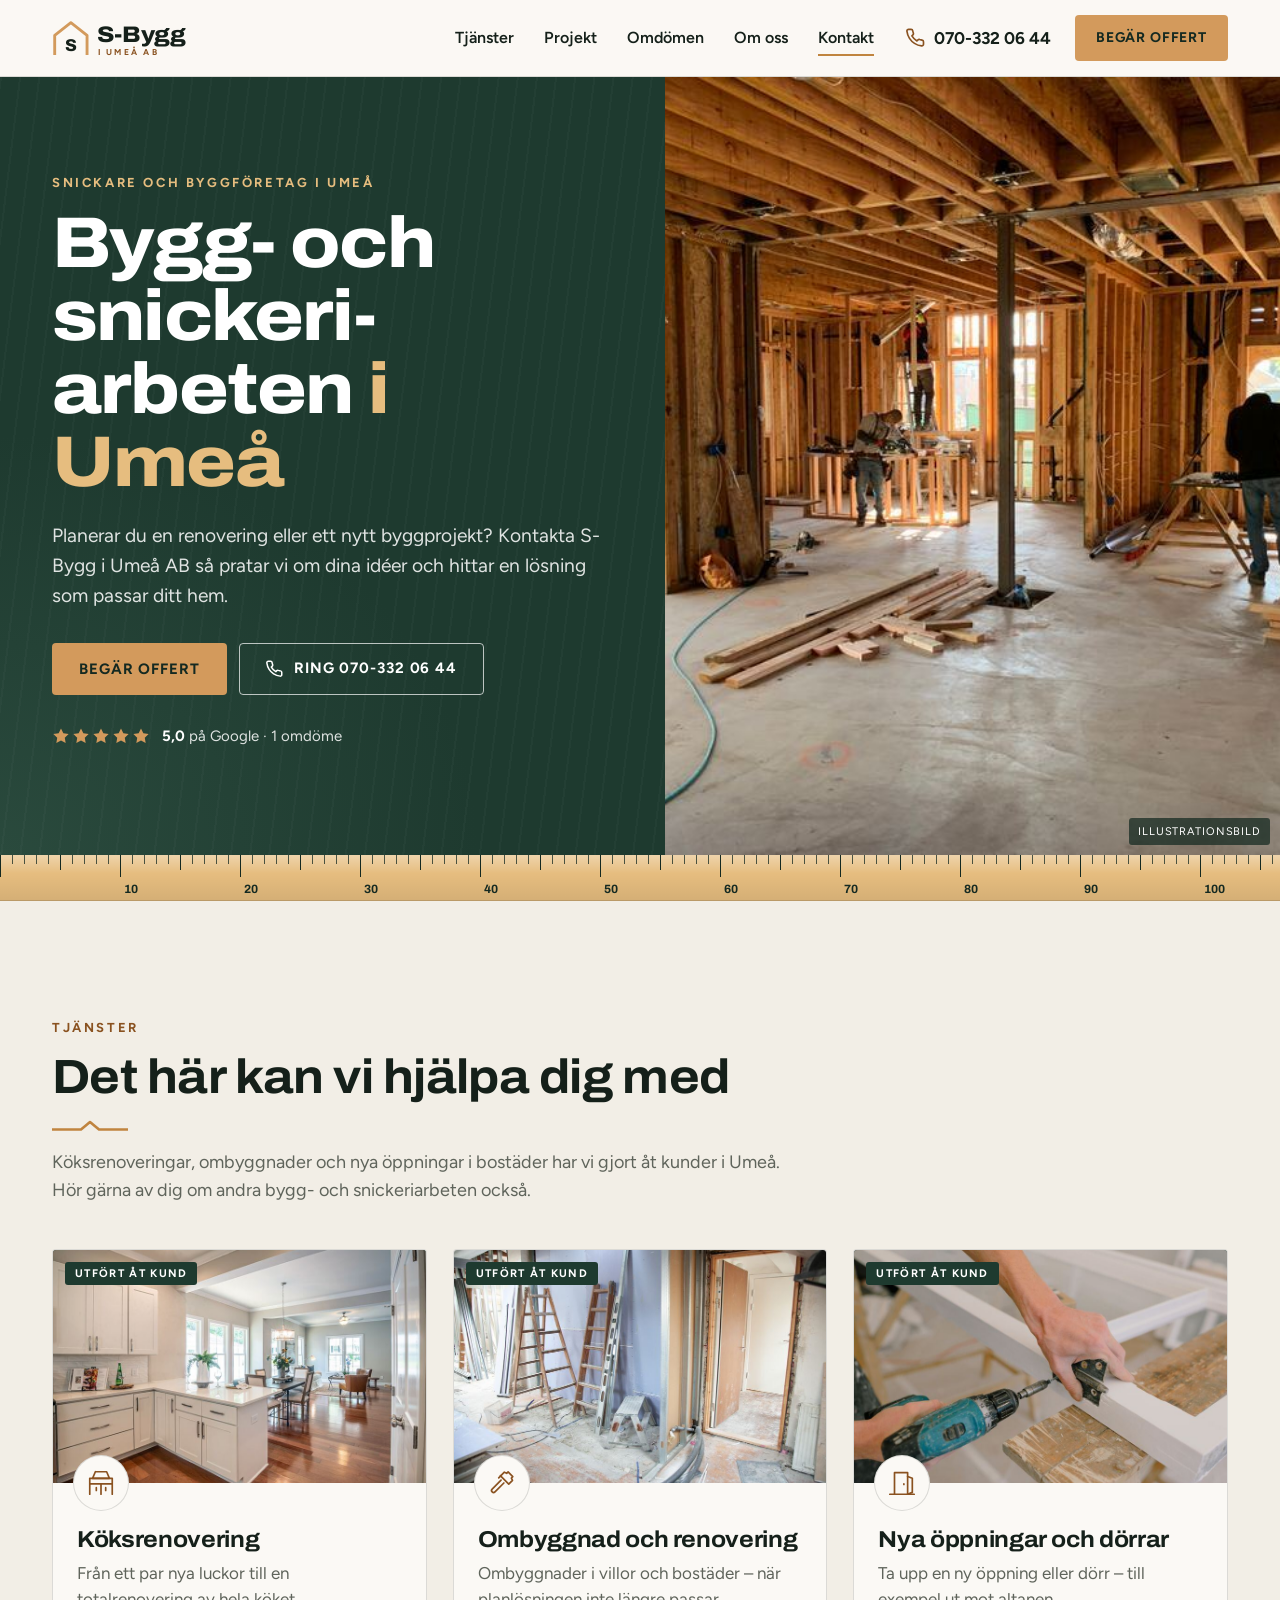
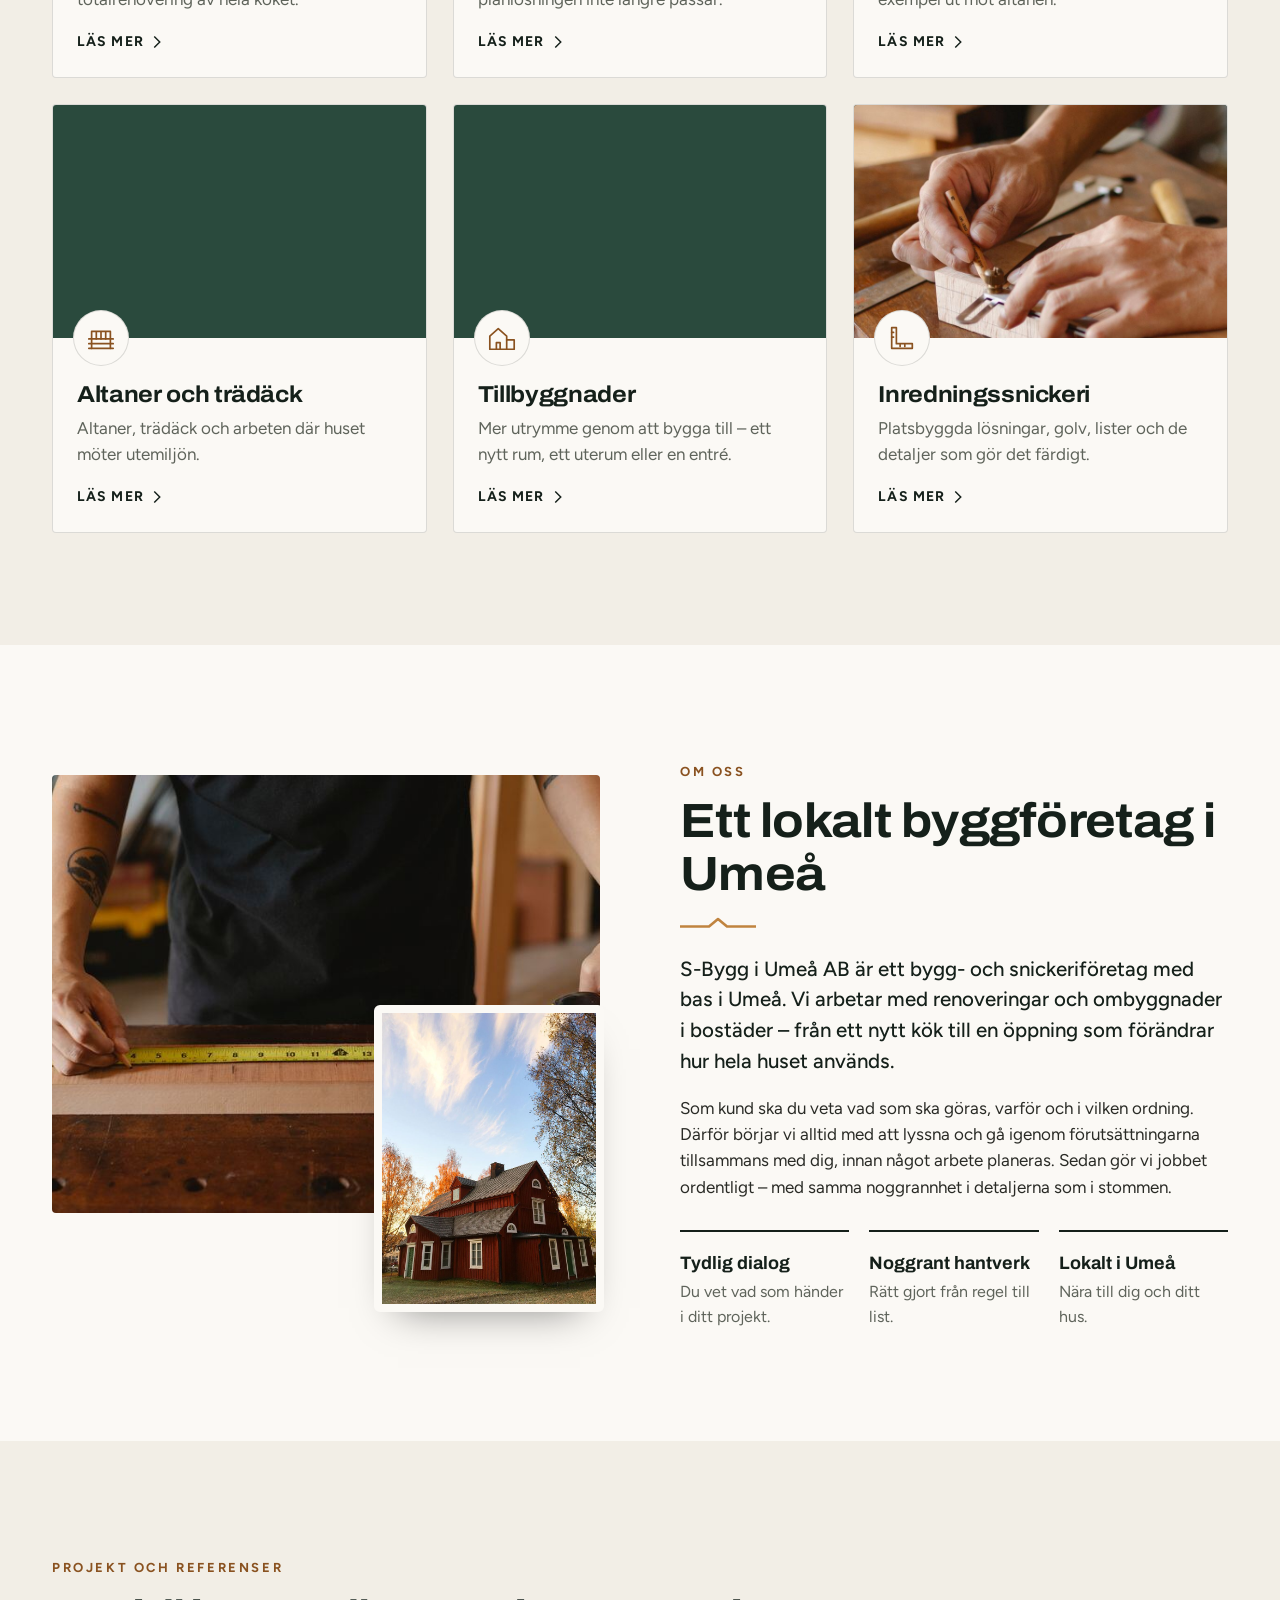
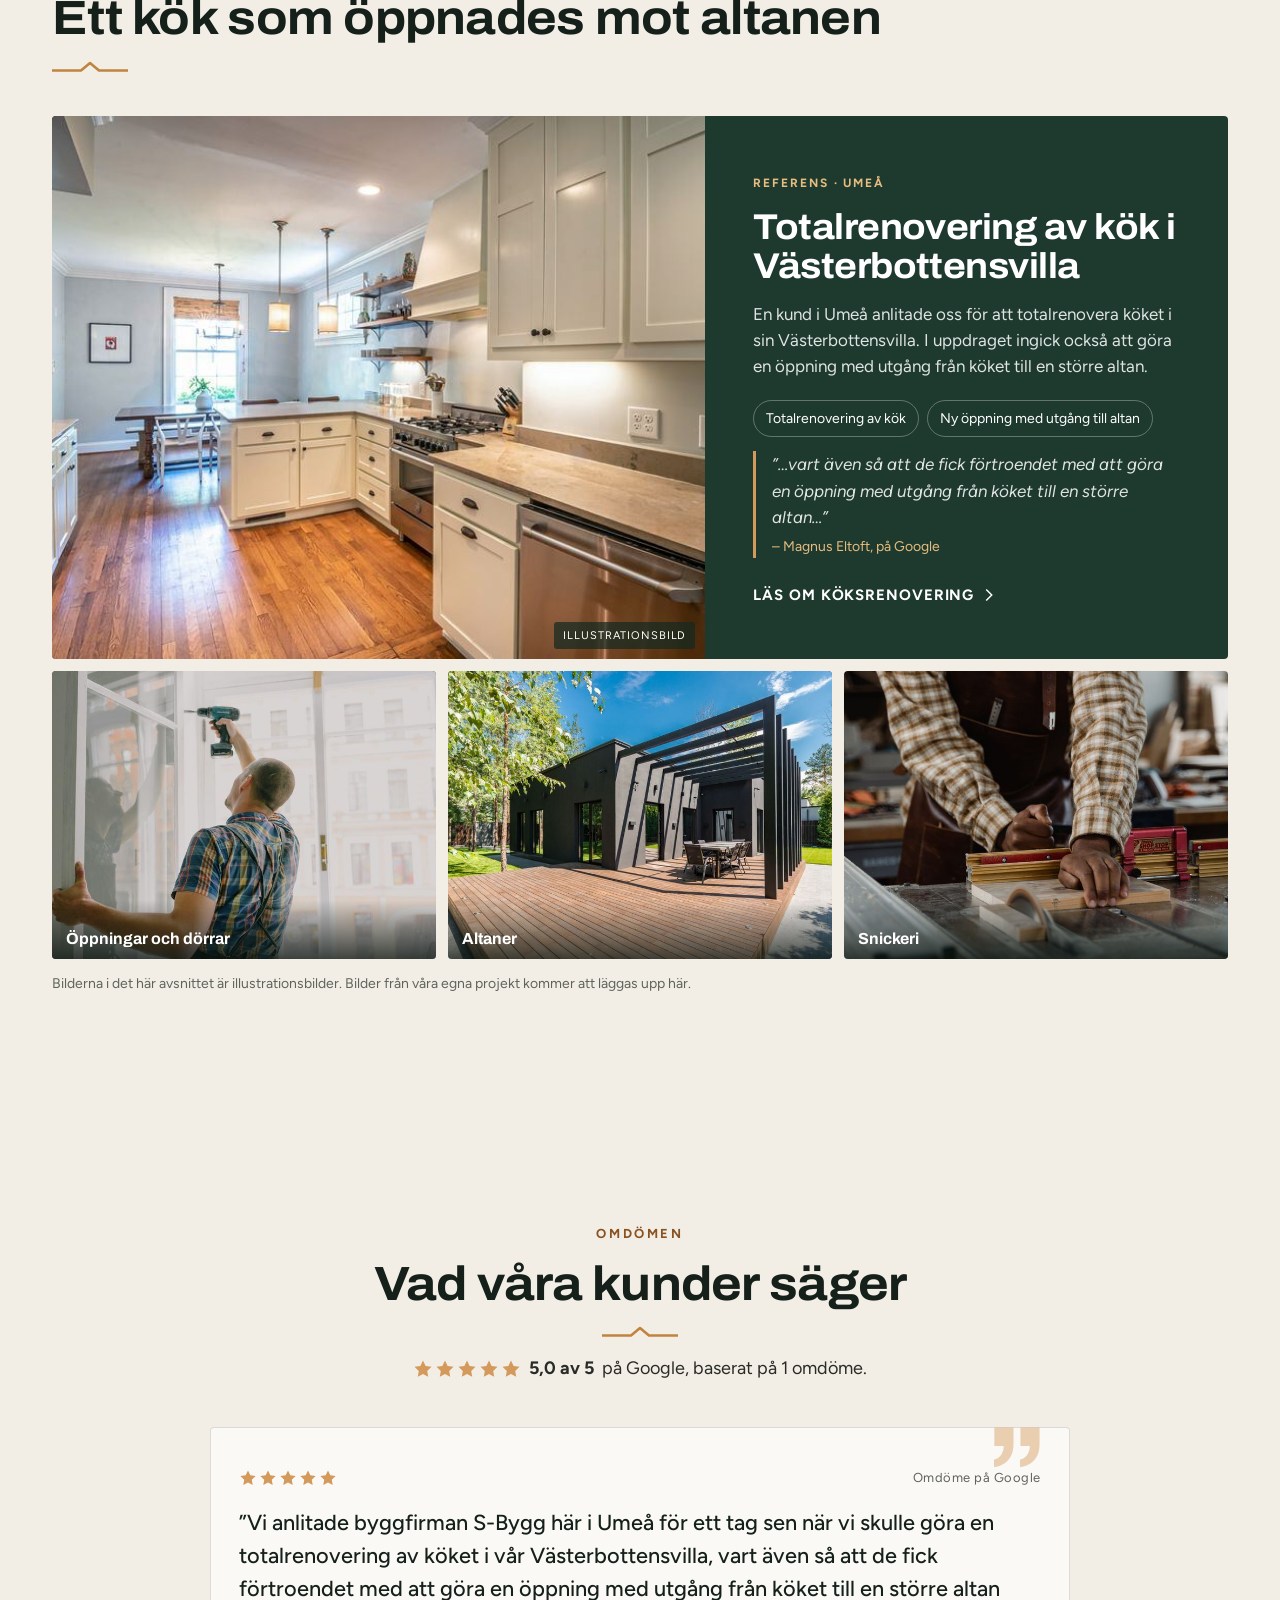
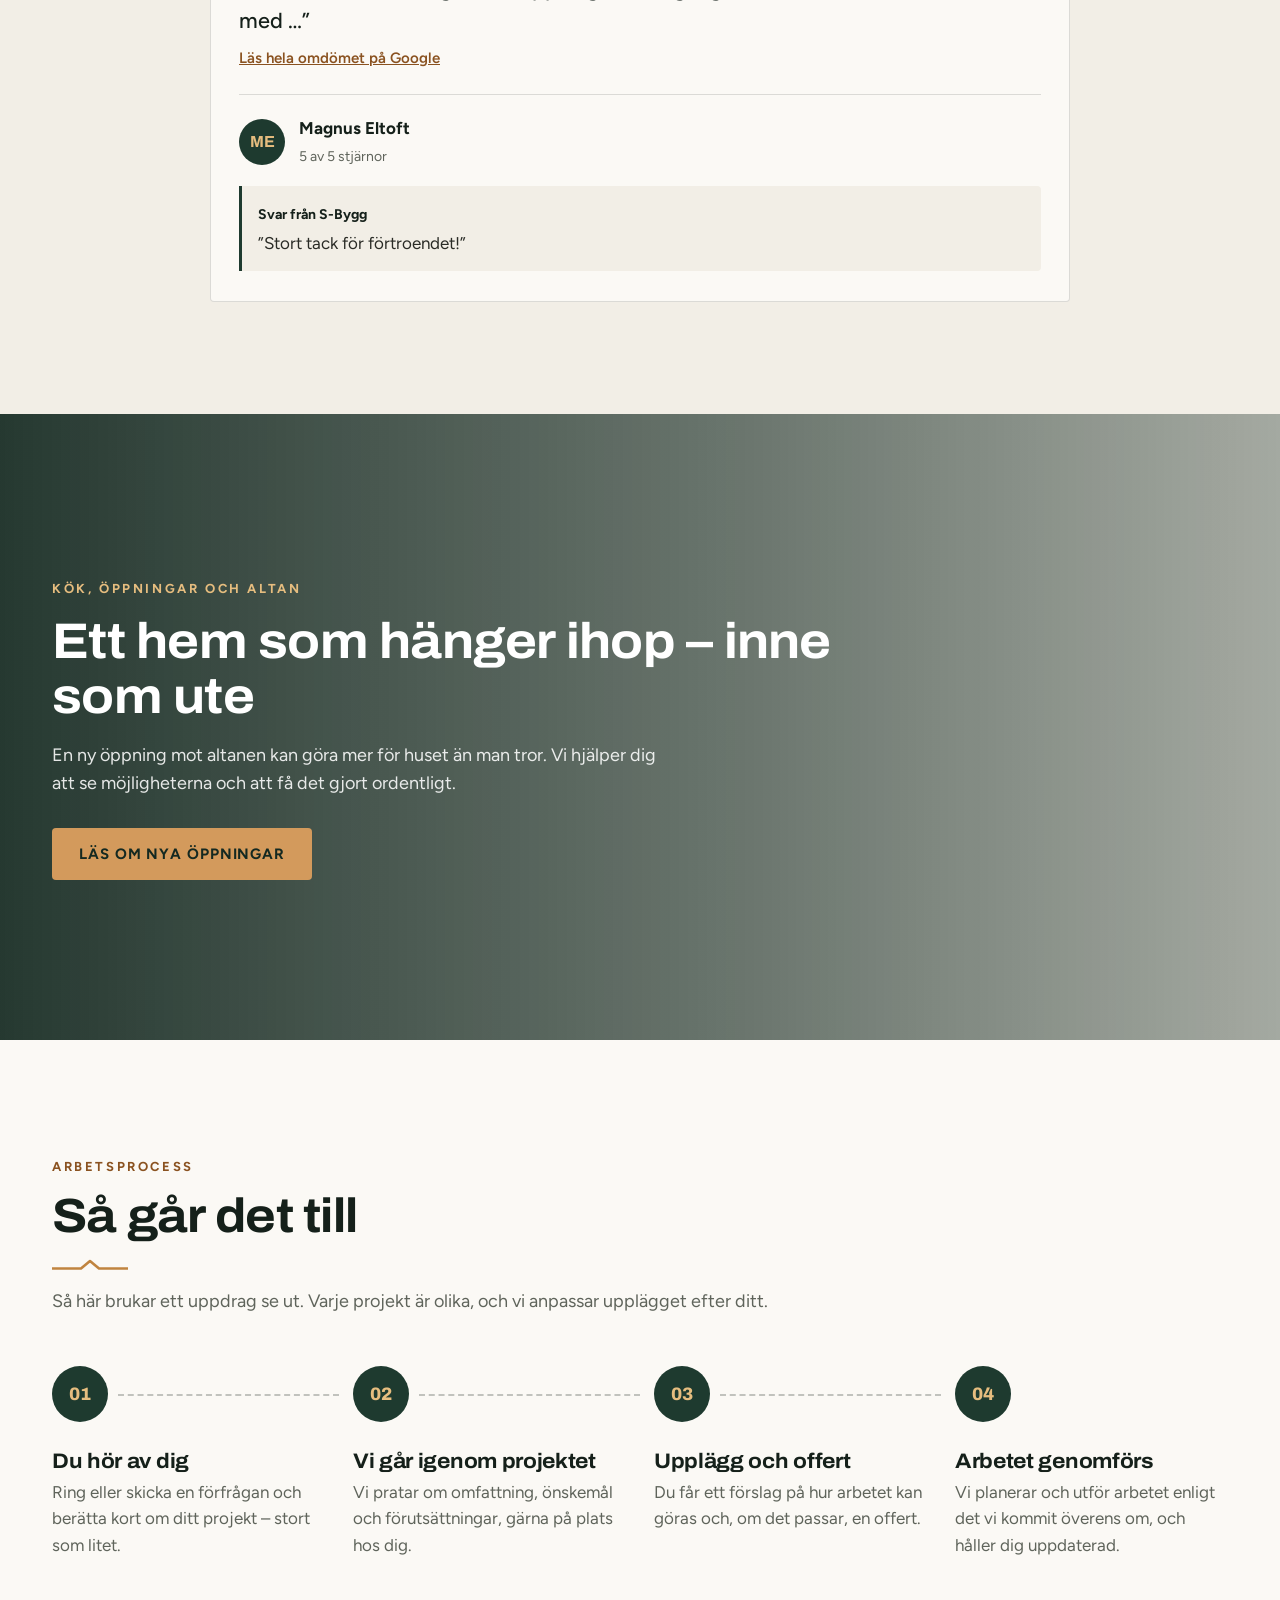
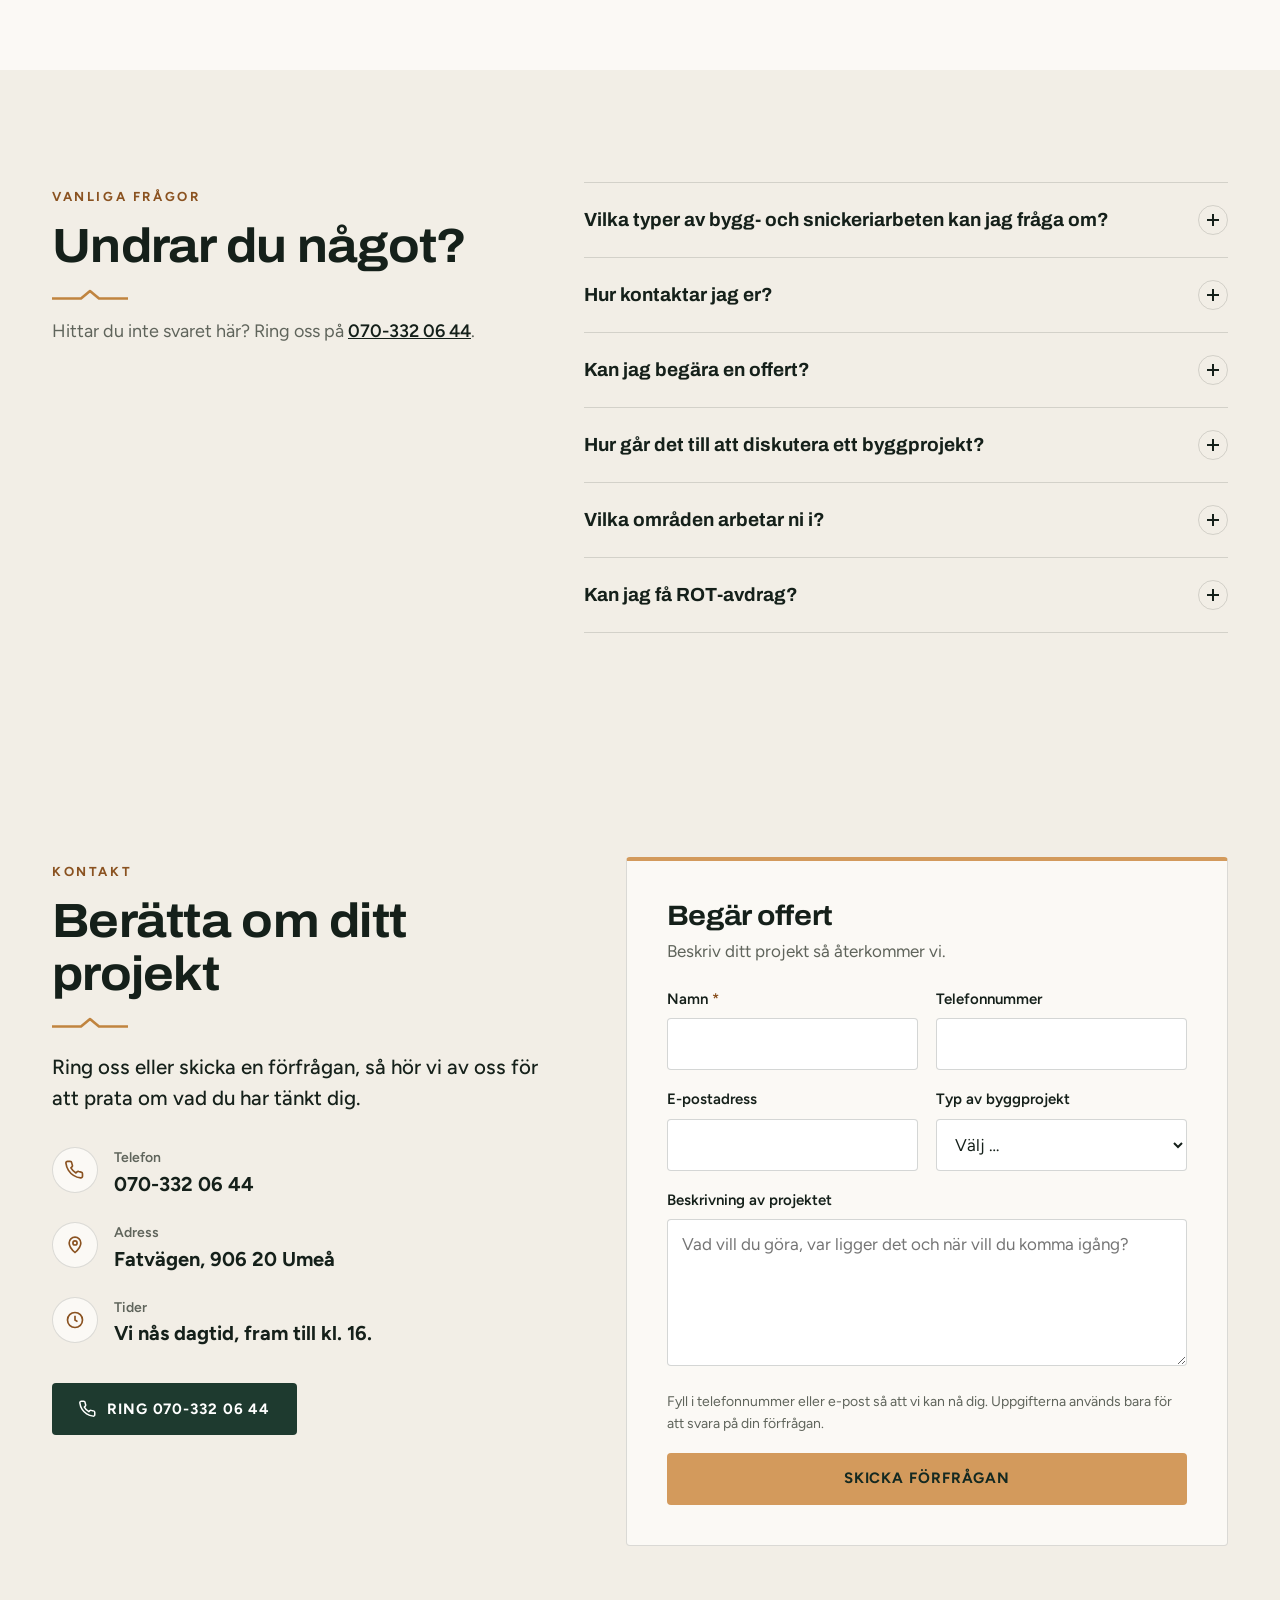
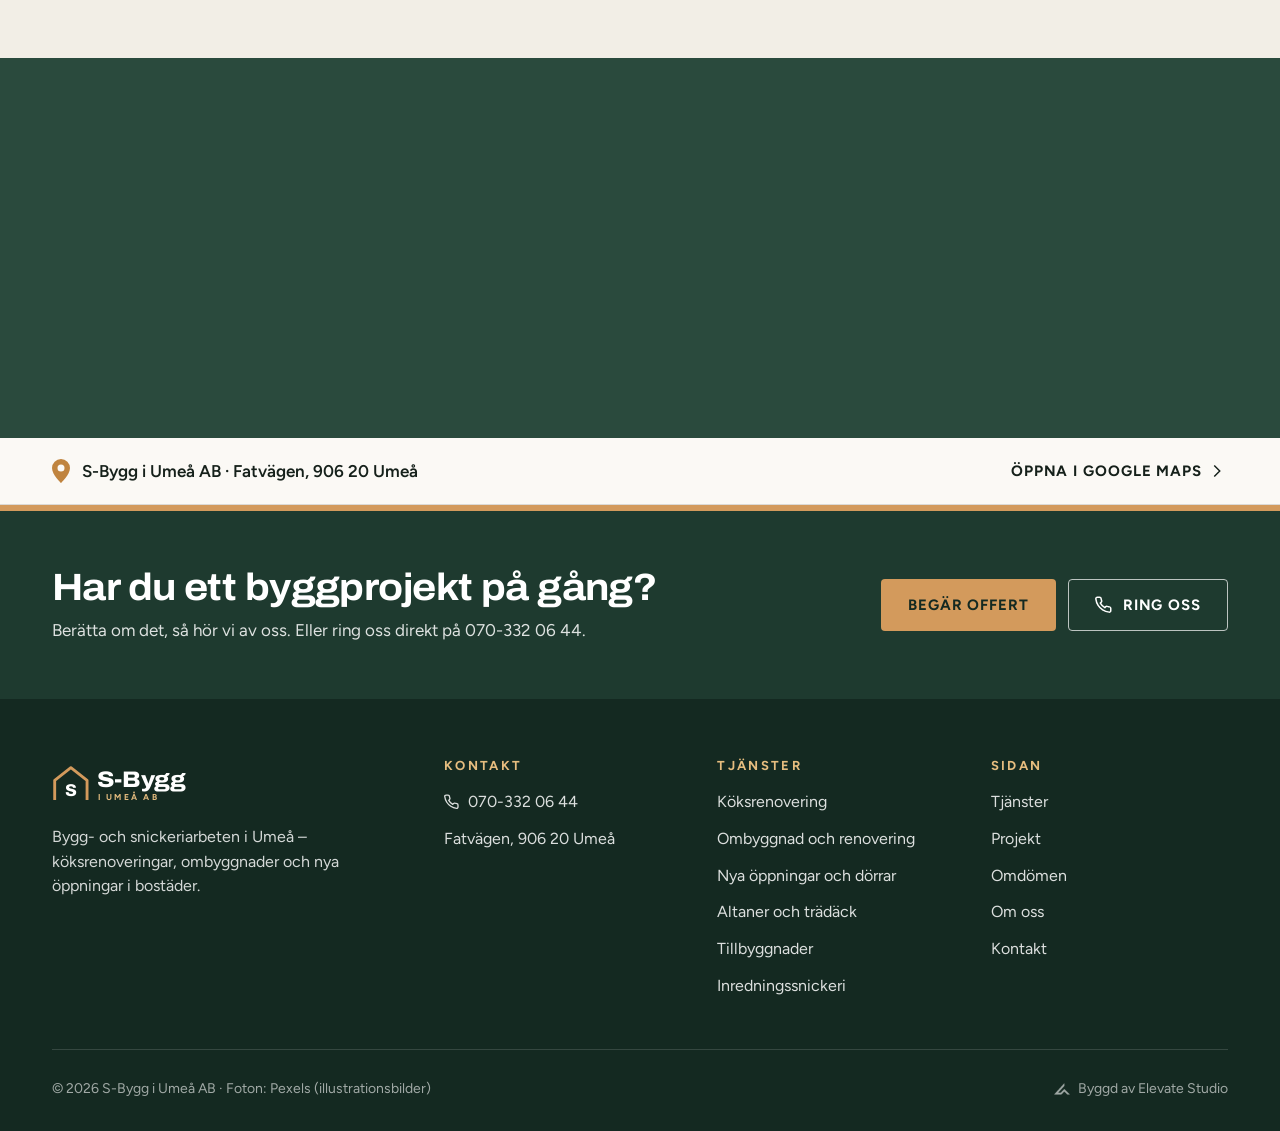
==== docs/index.html @ 3953c7c9 "S-Bygg i Umeå: ny statisk webbplats på Stenvaller-mallen, omgjord Startsida med hero, tjänster, om o" ====
<!doctype html>
<html lang="sv">
<head>
<meta charset="utf-8">
<meta name="viewport" content="width=device-width,initial-scale=1,viewport-fit=cover">
<title>Snickare i Umeå – bygg och renovering | S-Bygg i Umeå AB</title>
<meta name="description" content="S-Bygg i Umeå AB utför bygg- och snickeriarbeten i Umeå: köksrenovering, ombyggnad och nya öppningar i bostäder. Ring 070-332 06 44 eller begär offert.">
<link rel="canonical" href="https://elevatestudio018.github.io/S-Bygg/">
<meta property="og:type" content="website">
<meta property="og:locale" content="sv_SE">
<meta property="og:site_name" content="S-Bygg i Umeå AB">
<meta property="og:title" content="Snickare i Umeå – bygg och renovering | S-Bygg i Umeå AB">
<meta property="og:description" content="S-Bygg i Umeå AB utför bygg- och snickeriarbeten i Umeå: köksrenovering, ombyggnad och nya öppningar i bostäder. Ring 070-332 06 44 eller begär offert.">
<meta property="og:image" content="https://elevatestudio018.github.io/S-Bygg/img/hero-renovering.jpg">
<meta name="theme-color" content="#1e3a2f">
<link rel="preconnect" href="https://fonts.googleapis.com"><link rel="preconnect" href="https://fonts.gstatic.com" crossorigin>
<link rel="stylesheet" href="https://fonts.googleapis.com/css2?family=Archivo:wdth,wght@100..125,500..800&family=Figtree:wght@400;500;600;700&display=swap">
<link rel="stylesheet" href="assets/site.css">
<script>document.documentElement.classList.add("js")</script>
<link rel="icon" href="data:image/svg+xml,<svg xmlns='http://www.w3.org/2000/svg' viewBox='0 0 32 32'><rect width='32' height='32' rx='7' fill='%231e3a2f'/><path d='M5 27V14L16 5l11 9v13' fill='none' stroke='%23d39a5c' stroke-width='2.6' stroke-linejoin='round'/><text x='16' y='25' text-anchor='middle' font-family='Arial,sans-serif' font-weight='700' font-size='13' fill='%23fbf9f5'>S</text></svg>">
<script type="application/ld+json">{"@context": "https://schema.org", "@type": "HomeAndConstructionBusiness", "name": "S-Bygg i Umeå AB", "url": "https://elevatestudio018.github.io/S-Bygg/", "telephone": "+46703320644", "image": "https://elevatestudio018.github.io/S-Bygg/img/hero-renovering.jpg", "address": {"@type": "PostalAddress", "streetAddress": "Fatvägen", "postalCode": "90620", "addressLocality": "Umeå", "addressCountry": "SE"}, "areaServed": {"@type": "City", "name": "Umeå"}}</script>
</head>
<body class="home">
<a class="skip" href="#main">Hoppa till innehållet</a>
<header class="site-head" id="head">
  <div class="in bar">
    <a class="logo" href="#top" aria-label="S-Bygg i Umeå AB, till toppen"><svg class="logo-svg" viewBox="0 0 178 44" aria-hidden="true"><path d="M3 41V19L21 5l18 14v22" fill="none" stroke="var(--oak)" stroke-width="3.2" stroke-linejoin="round"/><text x="21" y="37" text-anchor="middle" class="lg-s">S</text><text x="50" y="27" class="lg-name">S-Bygg</text><text x="51" y="40.5" class="lg-sub">I UMEÅ AB</text></svg></a>
    <nav class="mainnav" aria-label="Huvudmeny"><a href="#tjanster">Tjänster</a><a href="#projekt">Projekt</a><a href="#omdomen">Omdömen</a><a href="#om-oss">Om oss</a><a href="#kontakt">Kontakt</a></nav>
    <a class="callbtn" href="tel:+46703320644" aria-label="Ring 070-332 06 44"><svg class="pi" viewBox="0 0 24 24" fill="none" stroke="currentColor" stroke-width="2" stroke-linecap="round" stroke-linejoin="round" aria-hidden="true"><path d="M21 16.5v3a2 2 0 0 1-2.2 2 19.8 19.8 0 0 1-8.6-3.1 19.5 19.5 0 0 1-6-6A19.8 19.8 0 0 1 1.1 3.8 2 2 0 0 1 3.1 1.6h3a2 2 0 0 1 2 1.7c.1 1 .4 1.9.7 2.8a2 2 0 0 1-.5 2.1L7.1 9.5a16 16 0 0 0 6 6l1.3-1.3a2 2 0 0 1 2.1-.4c.9.3 1.8.6 2.8.7a2 2 0 0 1 1.7 2z"/></svg><span>070-332 06 44</span></a>
    <a class="btn btn-oak navcta" href="#offert">Begär offert</a>
    <button class="burger" id="burger" type="button" aria-expanded="false" aria-controls="menu" aria-label="Öppna menyn"><span></span><span></span><span></span></button>
  </div>
</header>
<div class="menu" id="menu" role="dialog" aria-modal="true" aria-label="Meny" hidden>
  <div class="menu-panel">
    <div class="menu-top"><span class="tag">Meny</span><button class="menu-close" id="menuClose" type="button" aria-label="Stäng menyn"><svg viewBox="0 0 20 20" fill="none" stroke="currentColor" stroke-width="2" aria-hidden="true"><path d="M4 4l12 12M16 4 4 16"/></svg></button></div>
    <ul class="menu-rows"><li data-i><a href="#tjanster">Tjänster</a></li><li data-i><a href="#projekt">Projekt</a></li><li data-i><a href="#omdomen">Omdömen</a></li><li data-i><a href="#om-oss">Om oss</a></li><li data-i><a href="#kontakt">Kontakt</a></li></ul>
    <div class="menu-foot" data-i>
      <p class="tag">Tjänster</p><ul class="menu-svc"><li><a href="tjanst-kok.html">Köksrenovering</a></li><li><a href="tjanst-ombyggnad.html">Ombyggnad och renovering</a></li><li><a href="tjanst-oppningar.html">Nya öppningar och dörrar</a></li><li><a href="tjanst-altan.html">Altaner och trädäck</a></li><li><a href="tjanst-tillbyggnad.html">Tillbyggnader</a></li><li><a href="tjanst-inredning.html">Inredningssnickeri</a></li></ul>
      <a class="btn btn-oak" href="#offert">Begär offert</a>
      <a class="btn btn-line-light" href="tel:+46703320644"><svg class="pi" viewBox="0 0 24 24" fill="none" stroke="currentColor" stroke-width="2" stroke-linecap="round" stroke-linejoin="round" aria-hidden="true"><path d="M21 16.5v3a2 2 0 0 1-2.2 2 19.8 19.8 0 0 1-8.6-3.1 19.5 19.5 0 0 1-6-6A19.8 19.8 0 0 1 1.1 3.8 2 2 0 0 1 3.1 1.6h3a2 2 0 0 1 2 1.7c.1 1 .4 1.9.7 2.8a2 2 0 0 1-.5 2.1L7.1 9.5a16 16 0 0 0 6 6l1.3-1.3a2 2 0 0 1 2.1-.4c.9.3 1.8.6 2.8.7a2 2 0 0 1 1.7 2z"/></svg> 070-332 06 44</a>
    </div>
  </div>
</div>
<main id="main" class="top-anchor">
<section class="hero" aria-labelledby="hero-h">
  <div class="hero-grid">
    <div class="hero-copy">
      <p class="eyebrow light rise" style="--d:100ms">Snickare och byggföretag i Umeå</p>
      <h1 id="hero-h" class="rise" style="--d:220ms">Bygg- och snickeri&shy;arbeten <em>i Umeå</em></h1>
      <p class="hero-lead rise" style="--d:340ms">Planerar du en renovering eller ett nytt byggprojekt? Kontakta S-Bygg i Umeå AB så pratar vi om dina idéer och hittar en lösning som passar ditt hem.</p>
      <div class="hero-btns rise" style="--d:460ms">
        <a class="btn btn-oak" href="#offert">Begär offert</a>
        <a class="btn btn-line-light" href="tel:+46703320644"><svg class="pi" viewBox="0 0 24 24" fill="none" stroke="currentColor" stroke-width="2" stroke-linecap="round" stroke-linejoin="round" aria-hidden="true"><path d="M21 16.5v3a2 2 0 0 1-2.2 2 19.8 19.8 0 0 1-8.6-3.1 19.5 19.5 0 0 1-6-6A19.8 19.8 0 0 1 1.1 3.8 2 2 0 0 1 3.1 1.6h3a2 2 0 0 1 2 1.7c.1 1 .4 1.9.7 2.8a2 2 0 0 1-.5 2.1L7.1 9.5a16 16 0 0 0 6 6l1.3-1.3a2 2 0 0 1 2.1-.4c.9.3 1.8.6 2.8.7a2 2 0 0 1 1.7 2z"/></svg> Ring 070-332 06 44</a>
      </div>
      <a class="hero-rating rise" style="--d:580ms" href="#omdomen"><span class="stars" role="img" aria-label="Betyg 5,0 av 5 på Google"><svg viewBox="0 0 20 20" aria-hidden="true"><path d="m10 1.6 2.6 5.4 5.9.8-4.3 4.1 1 5.9L10 15l-5.2 2.8 1-5.9L1.5 7.8l5.9-.8z"/></svg><svg viewBox="0 0 20 20" aria-hidden="true"><path d="m10 1.6 2.6 5.4 5.9.8-4.3 4.1 1 5.9L10 15l-5.2 2.8 1-5.9L1.5 7.8l5.9-.8z"/></svg><svg viewBox="0 0 20 20" aria-hidden="true"><path d="m10 1.6 2.6 5.4 5.9.8-4.3 4.1 1 5.9L10 15l-5.2 2.8 1-5.9L1.5 7.8l5.9-.8z"/></svg><svg viewBox="0 0 20 20" aria-hidden="true"><path d="m10 1.6 2.6 5.4 5.9.8-4.3 4.1 1 5.9L10 15l-5.2 2.8 1-5.9L1.5 7.8l5.9-.8z"/></svg><svg viewBox="0 0 20 20" aria-hidden="true"><path d="m10 1.6 2.6 5.4 5.9.8-4.3 4.1 1 5.9L10 15l-5.2 2.8 1-5.9L1.5 7.8l5.9-.8z"/></svg></span><span><b>5,0</b> på Google · 1 omdöme</span></a>
    </div>
    <div class="hero-ph">
      <img class="photo parallax-top" src="img/hero-renovering.jpg" srcset="img/hero-renovering-s.jpg 800w, img/hero-renovering.jpg 1800w" sizes="(min-width: 960px) 50vw, 100vw" alt="Snickare i ett hus under ombyggnad med regelstomme och nya bjälklag (illustrationsbild)" fetchpriority="high" decoding="async" style="object-position:50% 50%">
      <span class="ph-note">Illustrationsbild</span>
    </div>
  </div>
  <div class="ruler" aria-hidden="true"><div class="ruler-nums"><span>10</span><span>20</span><span>30</span><span>40</span><span>50</span><span>60</span><span>70</span><span>80</span><span>90</span><span>100</span><span>110</span><span>120</span><span>130</span><span>140</span><span>150</span><span>160</span><span>170</span><span>180</span><span>190</span><span>200</span></div></div>
</section>

<section class="sec" id="tjanster" aria-labelledby="tj-h">
  <div class="in">
    <div class="sh" data-reveal><span class="eyebrow">Tjänster</span><h2 class="h2" id="tj-h">Det här kan vi hjälpa dig med</h2><p class="sh-lead">Köksrenoveringar, ombyggnader och nya öppningar i bostäder har vi gjort åt kunder i Umeå. Hör gärna av dig om andra bygg- och snickeriarbeten också.</p></div>
    <div class="cards"><a class="card" href="tjanst-kok.html" data-reveal style="--d:0ms"><div class="card-ph"><img class="photo" src="img/kok.jpg" srcset="img/kok-s.jpg 800w, img/kok.jpg 1800w" sizes="(min-width: 1100px) 400px, (min-width: 640px) 50vw, 100vw" alt="Ljust kök med vita luckor och trägolv (illustrationsbild)" loading="lazy" decoding="async" style="object-position:50% 55%"><span class="ref">Utfört åt kund</span></div><div class="card-body"><span class="draw"><svg class="ico" viewBox="0 0 32 32" fill="none" stroke="currentColor" stroke-width="1.8" stroke-linecap="round" stroke-linejoin="round" aria-hidden="true"><path pathLength="1" d="M4 28V11h24v17M4 17h24M16 17v11"/><path pathLength="1" d="M10 4h12l3 7H7z"/><path pathLength="1" d="M11 21v3M21 21v3"/></svg></span><h3>Köksrenovering</h3><p>Från ett par nya luckor till en totalrenovering av hela köket.</p><span class="more">Läs mer<svg class="chev" viewBox="0 0 24 24" fill="none" stroke="currentColor" stroke-width="1.6" aria-hidden="true"><path d="m9 6 6 6-6 6"/></svg></span></div></a><a class="card" href="tjanst-ombyggnad.html" data-reveal style="--d:80ms"><div class="card-ph"><img class="photo" src="img/ombyggnad.jpg" srcset="img/ombyggnad-s.jpg 800w, img/ombyggnad.jpg 1800w" sizes="(min-width: 1100px) 400px, (min-width: 640px) 50vw, 100vw" alt="Rum under renovering med stegar och verktyg (illustrationsbild)" loading="lazy" decoding="async" style="object-position:50% 50%"><span class="ref">Utfört åt kund</span></div><div class="card-body"><span class="draw"><svg class="ico" viewBox="0 0 32 32" fill="none" stroke="currentColor" stroke-width="1.8" stroke-linecap="round" stroke-linejoin="round" aria-hidden="true"><path pathLength="1" d="M15 13 5.5 22.5a2.1 2.1 0 0 0 3 3L18 16"/><path pathLength="1" d="m12.5 10.5 6-6 2.5 1.2 1.5-1.5 5 5-1.5 1.5 1.2 2.5-4 4-9-9"/></svg></span><h3>Ombyggnad och renovering</h3><p>Ombyggnader i villor och bostäder – när planlösningen inte längre passar.</p><span class="more">Läs mer<svg class="chev" viewBox="0 0 24 24" fill="none" stroke="currentColor" stroke-width="1.6" aria-hidden="true"><path d="m9 6 6 6-6 6"/></svg></span></div></a><a class="card" href="tjanst-oppningar.html" data-reveal style="--d:160ms"><div class="card-ph"><img class="photo" src="img/dorr.jpg" srcset="img/dorr-s.jpg 800w, img/dorr.jpg 1800w" sizes="(min-width: 1100px) 400px, (min-width: 640px) 50vw, 100vw" alt="Snickare som skruvar fast ett gångjärn i en dörrkarm (illustrationsbild)" loading="lazy" decoding="async" style="object-position:50% 45%"><span class="ref">Utfört åt kund</span></div><div class="card-body"><span class="draw"><svg class="ico" viewBox="0 0 32 32" fill="none" stroke="currentColor" stroke-width="1.8" stroke-linecap="round" stroke-linejoin="round" aria-hidden="true"><path pathLength="1" d="M8 28V5h14v23M3 28h26"/><path pathLength="1" d="M18 17v.5"/><path pathLength="1" d="M22 9l5 2v15l-5 2"/></svg></span><h3>Nya öppningar och dörrar</h3><p>Ta upp en ny öppning eller dörr – till exempel ut mot altanen.</p><span class="more">Läs mer<svg class="chev" viewBox="0 0 24 24" fill="none" stroke="currentColor" stroke-width="1.6" aria-hidden="true"><path d="m9 6 6 6-6 6"/></svg></span></div></a><a class="card" href="tjanst-altan.html" data-reveal style="--d:0ms"><div class="card-ph"><img class="photo" src="img/altan.jpg" srcset="img/altan-s.jpg 800w, img/altan.jpg 1800w" sizes="(min-width: 1100px) 400px, (min-width: 640px) 50vw, 100vw" alt="Träaltan med räcke en höstdag (illustrationsbild)" loading="lazy" decoding="async" style="object-position:50% 60%"></div><div class="card-body"><span class="draw"><svg class="ico" viewBox="0 0 32 32" fill="none" stroke="currentColor" stroke-width="1.8" stroke-linecap="round" stroke-linejoin="round" aria-hidden="true"><path pathLength="1" d="M3 17h26M3 22h26M3 27h26"/><path pathLength="1" d="M6 27V9M26 27V9M6 9h20M11 17V9M16 17V9M21 17V9"/></svg></span><h3>Altaner och trädäck</h3><p>Altaner, trädäck och arbeten där huset möter utemiljön.</p><span class="more">Läs mer<svg class="chev" viewBox="0 0 24 24" fill="none" stroke="currentColor" stroke-width="1.6" aria-hidden="true"><path d="m9 6 6 6-6 6"/></svg></span></div></a><a class="card" href="tjanst-tillbyggnad.html" data-reveal style="--d:80ms"><div class="card-ph"><img class="photo" src="img/tillbyggnad.jpg" srcset="img/tillbyggnad-s.jpg 800w, img/tillbyggnad.jpg 1800w" sizes="(min-width: 1100px) 400px, (min-width: 640px) 50vw, 100vw" alt="Regelstomme av trä under uppförande (illustrationsbild)" loading="lazy" decoding="async" style="object-position:50% 50%"></div><div class="card-body"><span class="draw"><svg class="ico" viewBox="0 0 32 32" fill="none" stroke="currentColor" stroke-width="1.8" stroke-linecap="round" stroke-linejoin="round" aria-hidden="true"><path pathLength="1" d="M3 28V14l9-8 9 8v14H3"/><path pathLength="1" d="M21 28h8V18h-8"/><path pathLength="1" d="M10 28v-7h4v7"/></svg></span><h3>Tillbyggnader</h3><p>Mer utrymme genom att bygga till – ett nytt rum, ett uterum eller en entré.</p><span class="more">Läs mer<svg class="chev" viewBox="0 0 24 24" fill="none" stroke="currentColor" stroke-width="1.6" aria-hidden="true"><path d="m9 6 6 6-6 6"/></svg></span></div></a><a class="card" href="tjanst-inredning.html" data-reveal style="--d:160ms"><div class="card-ph"><img class="photo" src="img/inredning.jpg" srcset="img/inredning-s.jpg 800w, img/inredning.jpg 1800w" sizes="(min-width: 1100px) 400px, (min-width: 640px) 50vw, 100vw" alt="Snickare som mäter och märker upp ett trästycke (illustrationsbild)" loading="lazy" decoding="async" style="object-position:50% 40%"></div><div class="card-body"><span class="draw"><svg class="ico" viewBox="0 0 32 32" fill="none" stroke="currentColor" stroke-width="1.8" stroke-linecap="round" stroke-linejoin="round" aria-hidden="true"><path pathLength="1" d="M5 27V5h5v17h17v5z"/><path pathLength="1" d="M5 10h2M5 15h2M14 25v-2M19 25v-2"/></svg></span><h3>Inredningssnickeri</h3><p>Platsbyggda lösningar, golv, lister och de detaljer som gör det färdigt.</p><span class="more">Läs mer<svg class="chev" viewBox="0 0 24 24" fill="none" stroke="currentColor" stroke-width="1.6" aria-hidden="true"><path d="m9 6 6 6-6 6"/></svg></span></div></a></div>
  </div>
</section>

<section class="sec about" id="om-oss" aria-labelledby="om-h">
  <div class="in about-grid">
    <div class="about-ph" data-reveal>
      <div class="frame"><img class="photo" src="img/matt.jpg" srcset="img/matt-s.jpg 800w, img/matt.jpg 1800w" sizes="(min-width: 960px) 45vw, 100vw" alt="Snickare som mäter en planka med tumstock och måttband (illustrationsbild)" loading="lazy" decoding="async" style="object-position:50% 50%"></div>
      <div class="frame small"><img class="photo" src="img/hus-vasterbotten.jpg" srcset="img/hus-vasterbotten-s.jpg 800w, img/hus-vasterbotten.jpg 1800w" sizes="(min-width: 960px) 20vw, 40vw" alt="Rött trähus i Skellefteå, Västerbotten (illustrationsbild)" loading="lazy" decoding="async" style="object-position:50% 60%"></div>
    </div>
    <div class="about-txt">
      <div class="sh" data-reveal><span class="eyebrow">Om oss</span><h2 class="h2" id="om-h">Ett lokalt byggföretag i Umeå</h2></div>
      <p class="lead" data-reveal>S-Bygg i Umeå AB är ett bygg- och snickeriföretag med bas i Umeå. Vi arbetar med renoveringar och ombyggnader i bostäder – från ett nytt kök till en öppning som förändrar hur hela huset används.</p>
      <p data-reveal>Som kund ska du veta vad som ska göras, varför och i vilken ordning. Därför börjar vi alltid med att lyssna och gå igenom förutsättningarna tillsammans med dig, innan något arbete planeras. Sedan gör vi jobbet ordentligt – med samma noggrannhet i detaljerna som i stommen.</p>
      <ul class="values" data-reveal>
        <li><b>Tydlig dialog</b><span>Du vet vad som händer i ditt projekt.</span></li>
        <li><b>Noggrant hantverk</b><span>Rätt gjort från regel till list.</span></li>
        <li><b>Lokalt i Umeå</b><span>Nära till dig och ditt hus.</span></li>
      </ul>
    </div>
  </div>
</section>

<section class="sec projects" id="projekt" aria-labelledby="pr-h">
  <div class="in">
    <div class="sh" data-reveal><span class="eyebrow">Projekt och referenser</span><h2 class="h2" id="pr-h">Ett kök som öppnades mot altanen</h2></div>
    <article class="feat" data-reveal>
      <div class="feat-ph"><img class="photo" src="img/kok-2.jpg" srcset="img/kok-2-s.jpg 800w, img/kok-2.jpg 1800w" sizes="(min-width: 960px) 60vw, 100vw" alt="Ljust kök med köksö och trägolv (illustrationsbild)" loading="lazy" decoding="async" style="object-position:50% 50%"><span class="ph-note">Illustrationsbild</span></div>
      <div class="feat-body">
        <span class="tag">Referens · Umeå</span>
        <h3>Totalrenovering av kök i Västerbottensvilla</h3>
        <p>En kund i Umeå anlitade oss för att totalrenovera köket i sin Västerbottensvilla. I uppdraget ingick också att göra en öppning med utgång från köket till en större altan.</p>
        <ul class="feat-list"><li>Totalrenovering av kök</li><li>Ny öppning med utgång till altan</li></ul>
        <p class="feat-quote">”…vart även så att de fick förtroendet med att göra en öppning med utgång från köket till en större altan…” <span>– Magnus Eltoft, på Google</span></p>
        <a class="arrow" href="tjanst-kok.html">Läs om köksrenovering<svg class="chev" viewBox="0 0 24 24" fill="none" stroke="currentColor" stroke-width="1.6" aria-hidden="true"><path d="m9 6 6 6-6 6"/></svg></a>
      </div>
    </article>
    <div class="gallery" data-reveal>
      <a href="tjanst-oppningar.html"><img class="photo" src="img/fonster.jpg" srcset="img/fonster-s.jpg 800w, img/fonster.jpg 1800w" sizes="(min-width: 960px) 33vw, 50vw" alt="Hantverkare som monterar en fönsterkarm (illustrationsbild)" loading="lazy" decoding="async" style="object-position:50% 40%"><span>Öppningar och dörrar</span></a>
      <a href="tjanst-altan.html"><img class="photo" src="img/altan-2.jpg" srcset="img/altan-2-s.jpg 800w, img/altan-2.jpg 1800w" sizes="(min-width: 960px) 33vw, 50vw" alt="Trädäck vid ett modernt hus (illustrationsbild)" loading="lazy" decoding="async" style="object-position:50% 60%"><span>Altaner</span></a>
      <a href="tjanst-inredning.html"><img class="photo" src="img/snickeri.jpg" srcset="img/snickeri-s.jpg 800w, img/snickeri.jpg 1800w" sizes="(min-width: 960px) 33vw, 50vw" alt="Snickare som sågar till trä i verkstaden (illustrationsbild)" loading="lazy" decoding="async" style="object-position:50% 50%"><span>Snickeri</span></a>
    </div>
    <p class="caption">Bilderna i det här avsnittet är illustrationsbilder. Bilder från våra egna projekt kommer att läggas upp här.</p>
  </div>
</section>

<section class="sec reviews" id="omdomen" aria-labelledby="rv-h">
  <div class="in">
    <div class="sh center" data-reveal><span class="eyebrow">Omdömen</span><h2 class="h2" id="rv-h">Vad våra kunder säger</h2><p class="sh-lead"><span class="stars" role="img" aria-label="Betyg 5,0 av 5"><svg viewBox="0 0 20 20" aria-hidden="true"><path d="m10 1.6 2.6 5.4 5.9.8-4.3 4.1 1 5.9L10 15l-5.2 2.8 1-5.9L1.5 7.8l5.9-.8z"/></svg><svg viewBox="0 0 20 20" aria-hidden="true"><path d="m10 1.6 2.6 5.4 5.9.8-4.3 4.1 1 5.9L10 15l-5.2 2.8 1-5.9L1.5 7.8l5.9-.8z"/></svg><svg viewBox="0 0 20 20" aria-hidden="true"><path d="m10 1.6 2.6 5.4 5.9.8-4.3 4.1 1 5.9L10 15l-5.2 2.8 1-5.9L1.5 7.8l5.9-.8z"/></svg><svg viewBox="0 0 20 20" aria-hidden="true"><path d="m10 1.6 2.6 5.4 5.9.8-4.3 4.1 1 5.9L10 15l-5.2 2.8 1-5.9L1.5 7.8l5.9-.8z"/></svg><svg viewBox="0 0 20 20" aria-hidden="true"><path d="m10 1.6 2.6 5.4 5.9.8-4.3 4.1 1 5.9L10 15l-5.2 2.8 1-5.9L1.5 7.8l5.9-.8z"/></svg></span> <b>5,0 av 5</b> på Google, baserat på 1 omdöme.</p></div>
    <div class="rv-grid"><figure class="rv" data-reveal>
  <div class="rv-top"><span class="stars" role="img" aria-label="5 av 5 stjärnor"><svg viewBox="0 0 20 20" aria-hidden="true"><path d="m10 1.6 2.6 5.4 5.9.8-4.3 4.1 1 5.9L10 15l-5.2 2.8 1-5.9L1.5 7.8l5.9-.8z"/></svg><svg viewBox="0 0 20 20" aria-hidden="true"><path d="m10 1.6 2.6 5.4 5.9.8-4.3 4.1 1 5.9L10 15l-5.2 2.8 1-5.9L1.5 7.8l5.9-.8z"/></svg><svg viewBox="0 0 20 20" aria-hidden="true"><path d="m10 1.6 2.6 5.4 5.9.8-4.3 4.1 1 5.9L10 15l-5.2 2.8 1-5.9L1.5 7.8l5.9-.8z"/></svg><svg viewBox="0 0 20 20" aria-hidden="true"><path d="m10 1.6 2.6 5.4 5.9.8-4.3 4.1 1 5.9L10 15l-5.2 2.8 1-5.9L1.5 7.8l5.9-.8z"/></svg><svg viewBox="0 0 20 20" aria-hidden="true"><path d="m10 1.6 2.6 5.4 5.9.8-4.3 4.1 1 5.9L10 15l-5.2 2.8 1-5.9L1.5 7.8l5.9-.8z"/></svg></span><span class="rv-src">Omdöme på Google</span></div>
  <blockquote><p>”Vi anlitade byggfirman S-Bygg här i Umeå för ett tag sen när vi skulle göra en totalrenovering av köket i vår Västerbottensvilla, vart även så att de fick förtroendet med att göra en öppning med utgång från köket till en större altan med …”</p></blockquote> <a class="rv-more" href="https://www.google.com/maps/search/?api=1&query=S-Bygg+i+Ume%C3%A5+AB%2C+Fatv%C3%A4gen%2C+906+20+Ume%C3%A5" target="_blank" rel="noopener">Läs hela omdömet på Google</a>
  <figcaption><span class="av" aria-hidden="true">ME</span><span><b>Magnus Eltoft</b><small>5 av 5 stjärnor</small></span></figcaption>
  <div class="rv-reply"><b>Svar från S-Bygg</b><p>”Stort tack för förtroendet!”</p></div>
</figure></div>
  </div>
</section>

<section class="band" aria-labelledby="band-h">
  <div class="band-ph"><img class="photo" src="img/altan.jpg" srcset="img/altan-s.jpg 800w, img/altan.jpg 1800w" sizes="100vw" alt="" loading="lazy" decoding="async" style="object-position:50% 60%"></div>
  <div class="in band-in" data-reveal>
    <span class="eyebrow light">Kök, öppningar och altan</span>
    <h2 id="band-h">Ett hem som hänger ihop – inne som ute</h2>
    <p>En ny öppning mot altanen kan göra mer för huset än man tror. Vi hjälper dig att se möjligheterna och att få det gjort ordentligt.</p>
    <a class="btn btn-oak" href="tjanst-oppningar.html">Läs om nya öppningar</a>
  </div>
</section>

<section class="sec process" id="sa-jobbar-vi" aria-labelledby="ps-h">
  <div class="in">
    <div class="sh" data-reveal><span class="eyebrow">Arbetsprocess</span><h2 class="h2" id="ps-h">Så går det till</h2><p class="sh-lead">Så här brukar ett uppdrag se ut. Varje projekt är olika, och vi anpassar upplägget efter ditt.</p></div>
    <ol class="steps"><li data-reveal style="--d:0ms"><span class="num">01</span><h3>Du hör av dig</h3><p>Ring eller skicka en förfrågan och berätta kort om ditt projekt – stort som litet.</p></li><li data-reveal style="--d:90ms"><span class="num">02</span><h3>Vi går igenom projektet</h3><p>Vi pratar om omfattning, önskemål och förutsättningar, gärna på plats hos dig.</p></li><li data-reveal style="--d:180ms"><span class="num">03</span><h3>Upplägg och offert</h3><p>Du får ett förslag på hur arbetet kan göras och, om det passar, en offert.</p></li><li data-reveal style="--d:270ms"><span class="num">04</span><h3>Arbetet genomförs</h3><p>Vi planerar och utför arbetet enligt det vi kommit överens om, och håller dig uppdaterad.</p></li></ol>
  </div>
</section>

<section class="sec faq" id="fragor" aria-labelledby="fq-h">
  <div class="in faq-grid">
    <div><div class="sh" data-reveal><span class="eyebrow">Vanliga frågor</span><h2 class="h2" id="fq-h">Undrar du något?</h2><p class="sh-lead">Hittar du inte svaret här? Ring oss på <a href="tel:+46703320644">070-332 06 44</a>.</p></div></div>
    <div class="faq-list"><details data-reveal><summary>Vilka typer av bygg- och snickeriarbeten kan jag fråga om?<span class="pm" aria-hidden="true"></span></summary><div class="ans"><p>Vi har bland annat gjort köksrenoveringar, ombyggnader i bostäder och nya öppningar, till exempel en utgång från kök till altan. Du är välkommen att höra av dig även om andra bygg- och snickeriarbeten – berätta vad du planerar så säger vi om det är något vi kan hjälpa till med.</p></div></details><details data-reveal><summary>Hur kontaktar jag er?<span class="pm" aria-hidden="true"></span></summary><div class="ans"><p>Enklast är att ringa oss på <a href="tel:+46703320644">070-332 06 44</a>. Du kan också fylla i <a href="#offert">formuläret</a> här på sidan, så hör vi av oss.</p></div></details><details data-reveal><summary>Kan jag begära en offert?<span class="pm" aria-hidden="true"></span></summary><div class="ans"><p>Ja. Beskriv ditt projekt i formuläret eller ring oss. Ofta behöver vi se förutsättningarna på plats innan vi kan ge ett pris som stämmer.</p></div></details><details data-reveal><summary>Hur går det till att diskutera ett byggprojekt?<span class="pm" aria-hidden="true"></span></summary><div class="ans"><p>Du berättar vad du har tänkt dig, och vi går igenom omfattning, önskemål och förutsättningar tillsammans. Sedan tar vi fram ett upplägg och, om det passar, en offert. Inget är bestämt förrän vi är överens.</p></div></details><details data-reveal><summary>Vilka områden arbetar ni i?<span class="pm" aria-hidden="true"></span></summary><div class="ans"><p>Vi har vår bas i Umeå. Ligger ditt projekt utanför stan – hör av dig och berätta var, så säger vi om vi kan ta det.</p></div></details><details data-reveal><summary>Kan jag få ROT-avdrag?<span class="pm" aria-hidden="true"></span></summary><div class="ans"><p>ROT-avdraget gäller arbetskostnaden för många reparationer, ombyggnader och tillbyggnader i bostäder. Vad som gäller i ditt fall går vi gärna igenom när vi pratar om offerten.</p></div></details></div>
  </div>
</section>

<section class="sec contact" id="kontakt" aria-labelledby="kt-h">
  <div class="in contact-grid">
    <div>
      <div class="sh" data-reveal><span class="eyebrow">Kontakt</span><h2 class="h2" id="kt-h">Berätta om ditt projekt</h2></div>
      <p class="lead" data-reveal>Ring oss eller skicka en förfrågan, så hör vi av oss för att prata om vad du har tänkt dig.</p>
      <ul class="crows" data-reveal>
        <li><span class="ci"><svg class="pi" viewBox="0 0 24 24" fill="none" stroke="currentColor" stroke-width="2" stroke-linecap="round" stroke-linejoin="round" aria-hidden="true"><path d="M21 16.5v3a2 2 0 0 1-2.2 2 19.8 19.8 0 0 1-8.6-3.1 19.5 19.5 0 0 1-6-6A19.8 19.8 0 0 1 1.1 3.8 2 2 0 0 1 3.1 1.6h3a2 2 0 0 1 2 1.7c.1 1 .4 1.9.7 2.8a2 2 0 0 1-.5 2.1L7.1 9.5a16 16 0 0 0 6 6l1.3-1.3a2 2 0 0 1 2.1-.4c.9.3 1.8.6 2.8.7a2 2 0 0 1 1.7 2z"/></svg></span><span><small>Telefon</small><a href="tel:+46703320644">070-332 06 44</a></span></li>
        <li><span class="ci"><svg viewBox="0 0 24 24" fill="none" stroke="currentColor" stroke-width="2" aria-hidden="true"><path d="M12 21s-7-6.2-7-11.5a7 7 0 0 1 14 0C19 14.8 12 21 12 21z"/><circle cx="12" cy="9.5" r="2.5"/></svg></span><span><small>Adress</small><b>Fatvägen, 906 20 Umeå</b></span></li>
        <li><span class="ci"><svg viewBox="0 0 24 24" fill="none" stroke="currentColor" stroke-width="2" aria-hidden="true"><circle cx="12" cy="12" r="9"/><path d="M12 7v5l3 2"/></svg></span><span><small>Tider</small><b>Vi nås dagtid, fram till kl. 16.</b></span></li>
      </ul>
      <a class="btn btn-forest call-big" href="tel:+46703320644" data-reveal><svg class="pi" viewBox="0 0 24 24" fill="none" stroke="currentColor" stroke-width="2" stroke-linecap="round" stroke-linejoin="round" aria-hidden="true"><path d="M21 16.5v3a2 2 0 0 1-2.2 2 19.8 19.8 0 0 1-8.6-3.1 19.5 19.5 0 0 1-6-6A19.8 19.8 0 0 1 1.1 3.8 2 2 0 0 1 3.1 1.6h3a2 2 0 0 1 2 1.7c.1 1 .4 1.9.7 2.8a2 2 0 0 1-.5 2.1L7.1 9.5a16 16 0 0 0 6 6l1.3-1.3a2 2 0 0 1 2.1-.4c.9.3 1.8.6 2.8.7a2 2 0 0 1 1.7 2z"/></svg> Ring 070-332 06 44</a>
    </div>
    <div class="form-card" id="offert" data-reveal>
      <h3>Begär offert</h3>
      <p class="fc-lead">Beskriv ditt projekt så återkommer vi.</p>
      <form class="qform" id="qform" novalidate data-endpoint="https://formsubmit.co/ajax/elevate.studio018@gmail.com" data-phone="070-332 06 44">
  <div class="f2">
    <div class="field"><label for="f-namn">Namn <span class="req" aria-hidden="true">*</span></label><input id="f-namn" name="Namn" autocomplete="name" required><p class="err" id="e-namn" hidden>Skriv ditt namn.</p></div>
    <div class="field"><label for="f-tel">Telefonnummer</label><input id="f-tel" name="Telefon" type="tel" autocomplete="tel" inputmode="tel"><p class="err" id="e-tel" hidden>Skriv ett telefonnummer eller en e-postadress.</p></div>
  </div>
  <div class="f2">
    <div class="field"><label for="f-epost">E-postadress</label><input id="f-epost" name="E-post" type="email" autocomplete="email"><p class="err" id="e-epost" hidden>Kontrollera e-postadressen.</p></div>
    <div class="field"><label for="f-typ">Typ av byggprojekt</label><select id="f-typ" name="Typ av byggprojekt"><option value="">Välj …</option><option>Köksrenovering</option><option>Ombyggnad och renovering</option><option>Nya öppningar och dörrar</option><option>Altaner och trädäck</option><option>Tillbyggnader</option><option>Inredningssnickeri</option><option>Annat byggprojekt</option></select></div>
  </div>
  <div class="field"><label for="f-besk">Beskrivning av projektet</label><textarea id="f-besk" name="Beskrivning" rows="5" placeholder="Vad vill du göra, var ligger det och när vill du komma igång?"></textarea></div>
  <div class="hp" aria-hidden="true"><label for="f-web">Lämna tomt</label><input id="f-web" name="_honey" tabindex="-1" autocomplete="off"></div>
  <p class="fnote">Fyll i telefonnummer eller e-post så att vi kan nå dig. Uppgifterna används bara för att svara på din förfrågan.</p>
  <button class="btn btn-oak btn-wide" type="submit"><span class="bt">Skicka förfrågan</span></button>
  <p class="send-err" id="send-err" role="alert" hidden>Förfrågan kunde inte skickas just nu. Försök igen om en stund, eller ring oss på <a href="tel:+46703320644">070-332 06 44</a>.</p>
</form>
<div class="qdone" id="qdone" tabindex="-1" hidden>
  <span class="qdone-ic" aria-hidden="true"><svg viewBox="0 0 32 32" fill="none" stroke="currentColor" stroke-width="2.4" stroke-linecap="round" stroke-linejoin="round"><path pathLength="1" d="m8 16.5 5.5 5.5L25 10"/></svg></span>
  <h3>Tack! Vi har tagit emot din förfrågan.</h3>
  <p>Vi hör av oss så snart vi kan. Vill du prata redan nu går det bra att ringa oss på <a href="tel:+46703320644">070-332 06 44</a>.</p>
  <button class="lnk" type="button" id="qagain">Skicka en ny förfrågan</button>
</div>
    </div>
  </div>
</section>

<section class="map" aria-labelledby="map-h">
  <h2 class="sr" id="map-h">Här finns vi</h2>
  <div class="map-frame"><iframe src="https://www.google.com/maps?q=Fatv%C3%A4gen%2C+906+20+Ume%C3%A5&z=14&hl=sv&output=embed" title="Karta: S-Bygg i Umeå AB, Fatvägen, 906 20 Umeå" loading="lazy" referrerpolicy="no-referrer-when-downgrade"></iframe></div>
  <div class="map-bar"><div class="in"><p><span class="pin" aria-hidden="true"></span>S-Bygg i Umeå AB · Fatvägen, 906 20 Umeå</p><a class="arrow" href="https://www.google.com/maps/search/?api=1&query=S-Bygg+i+Ume%C3%A5+AB%2C+Fatv%C3%A4gen%2C+906+20+Ume%C3%A5" target="_blank" rel="noopener">Öppna i Google Maps<svg class="chev" viewBox="0 0 24 24" fill="none" stroke="currentColor" stroke-width="1.6" aria-hidden="true"><path d="m9 6 6 6-6 6"/></svg></a></div></div>
</section>
</main>
<section class="fcta" aria-labelledby="fcta-h">
  <div class="in">
    <div><h2 id="fcta-h">Har du ett byggprojekt på gång?</h2><p>Berätta om det, så hör vi av oss. Eller ring oss direkt på 070-332 06 44.</p></div>
    <div class="fcta-btns"><a class="btn btn-oak" href="#offert">Begär offert</a><a class="btn btn-line-light" href="tel:+46703320644"><svg class="pi" viewBox="0 0 24 24" fill="none" stroke="currentColor" stroke-width="2" stroke-linecap="round" stroke-linejoin="round" aria-hidden="true"><path d="M21 16.5v3a2 2 0 0 1-2.2 2 19.8 19.8 0 0 1-8.6-3.1 19.5 19.5 0 0 1-6-6A19.8 19.8 0 0 1 1.1 3.8 2 2 0 0 1 3.1 1.6h3a2 2 0 0 1 2 1.7c.1 1 .4 1.9.7 2.8a2 2 0 0 1-.5 2.1L7.1 9.5a16 16 0 0 0 6 6l1.3-1.3a2 2 0 0 1 2.1-.4c.9.3 1.8.6 2.8.7a2 2 0 0 1 1.7 2z"/></svg> Ring oss</a></div>
  </div>
</section>
<footer class="site-foot">
  <div class="in">
    <div class="fgrid">
      <div class="fabout">
        <a class="logo" href="#top" aria-label="S-Bygg i Umeå AB, till startsidan"><svg class="logo-svg" viewBox="0 0 178 44" aria-hidden="true"><path d="M3 41V19L21 5l18 14v22" fill="none" stroke="var(--oak)" stroke-width="3.2" stroke-linejoin="round"/><text x="21" y="37" text-anchor="middle" class="lg-s">S</text><text x="50" y="27" class="lg-name">S-Bygg</text><text x="51" y="40.5" class="lg-sub">I UMEÅ AB</text></svg></a>
        <p>Bygg- och snickeriarbeten i Umeå – köksrenoveringar, ombyggnader och nya öppningar i bostäder.</p>
      </div>
      <div><h2 class="fh">Kontakt</h2><ul>
        <li><a href="tel:+46703320644"><svg class="pi" viewBox="0 0 24 24" fill="none" stroke="currentColor" stroke-width="2" stroke-linecap="round" stroke-linejoin="round" aria-hidden="true"><path d="M21 16.5v3a2 2 0 0 1-2.2 2 19.8 19.8 0 0 1-8.6-3.1 19.5 19.5 0 0 1-6-6A19.8 19.8 0 0 1 1.1 3.8 2 2 0 0 1 3.1 1.6h3a2 2 0 0 1 2 1.7c.1 1 .4 1.9.7 2.8a2 2 0 0 1-.5 2.1L7.1 9.5a16 16 0 0 0 6 6l1.3-1.3a2 2 0 0 1 2.1-.4c.9.3 1.8.6 2.8.7a2 2 0 0 1 1.7 2z"/></svg> 070-332 06 44</a></li>
        <li><a href="https://www.google.com/maps/search/?api=1&query=S-Bygg+i+Ume%C3%A5+AB%2C+Fatv%C3%A4gen%2C+906+20+Ume%C3%A5" target="_blank" rel="noopener">Fatvägen, 906 20 Umeå</a></li></ul></div>
      <div><h2 class="fh">Tjänster</h2><ul><li><a href="tjanst-kok.html">Köksrenovering</a></li><li><a href="tjanst-ombyggnad.html">Ombyggnad och renovering</a></li><li><a href="tjanst-oppningar.html">Nya öppningar och dörrar</a></li><li><a href="tjanst-altan.html">Altaner och trädäck</a></li><li><a href="tjanst-tillbyggnad.html">Tillbyggnader</a></li><li><a href="tjanst-inredning.html">Inredningssnickeri</a></li></ul></div>
      <div><h2 class="fh">Sidan</h2><ul><li><a href="#tjanster">Tjänster</a></li><li><a href="#projekt">Projekt</a></li><li><a href="#omdomen">Omdömen</a></li><li><a href="#om-oss">Om oss</a></li><li><a href="#kontakt">Kontakt</a></li></ul></div>
    </div>
    <div class="fbottom">
      <span>© <span data-year>2026</span> S-Bygg i Umeå AB · Foton: Pexels (illustrationsbilder)</span>
      <a class="credit" href="https://elevatestudio.nu" target="_blank" rel="noopener"><span class="mark" aria-hidden="true"></span>Byggd av Elevate Studio</a>
    </div>
  </div>
</footer>
<script src="assets/site.js" defer></script>
</body>
</html>
---- docs/assets/site.css ----
/* S-Bygg i Umeå AB – built on the Stenvaller template, reworked: forest green and oak, Archivo + Figtree, a roof
   line under the headings, a carpenter's rule along the foot of the hero. */

:root {
  --forest: #1e3a2f;
  --forest-2: #142921;
  --forest-3: #2a4a3d;
  --oak: #d39a5c;
  --oak-2: #c0843f;
  --oak-ink: #8a5220;
  --rule: #e6bd7f;
  --linen: #f2eee6;
  --paper: #fbf9f5;
  --white: #ffffff;
  --ink: #2a2b26;
  --head: #15201a;
  --muted: #5f645b;
  --line: rgb(21 32 26 / 0.14);
  --error: #b42318;
  --radius: 4px;
  --head-h: 76px;
  --wrap: 1240px;
  --ease: cubic-bezier(0.22, 1, 0.36, 1);
  --f-head: "Archivo", "Helvetica Neue", Arial, sans-serif;
  --f-body: "Figtree", system-ui, -apple-system, "Segoe UI", sans-serif;
  color-scheme: light;
}

*, *::before, *::after { box-sizing: border-box; }
html { scroll-behavior: smooth; scroll-padding-top: calc(var(--head-h) + 12px); -webkit-text-size-adjust: 100%; }
body {
  margin: 0;
  background: var(--linen);
  color: var(--ink);
  font: 400 17px/1.55 var(--f-body);
  -webkit-font-smoothing: antialiased;
  overflow-wrap: break-word;
}
[hidden] { display: none !important; }
img { display: block; max-width: 100%; }
a { color: inherit; }
h1, h2, h3, h4 { margin: 0; font-family: var(--f-head); color: var(--head); font-weight: 700; font-stretch: 108%; letter-spacing: -0.015em; line-height: 1.1; }
p { margin: 0; }
ul, ol { margin: 0; padding: 0; list-style: none; }
button { font: inherit; color: inherit; }
:focus-visible { outline: 2px solid var(--oak-2); outline-offset: 3px; }
.sr { position: absolute; width: 1px; height: 1px; overflow: hidden; clip: rect(0 0 0 0); white-space: nowrap; }
.skip { position: absolute; left: 12px; top: -60px; z-index: 100; padding: 10px 16px; background: var(--head); color: #fff; border-radius: var(--radius); }
.skip:focus { top: 12px; }

.in { width: 100%; max-width: var(--wrap); margin-inline: auto; padding-inline: 20px; }
@media (min-width: 640px) { .in { padding-inline: 32px; } }

/* ---------- Type helpers ---------- */
.eyebrow, .tag {
  display: inline-block;
  font: 700 13px/1 var(--f-body);
  letter-spacing: 0.2em;
  text-transform: uppercase;
  color: var(--oak-ink);
}
.eyebrow.light { color: var(--rule); }
.tag { color: var(--muted); letter-spacing: 0.16em; font-size: 12px; }
.h2, .sh h2 { margin-top: 12px; font-size: clamp(30px, 4.2vw, 48px); }
.h2.sm { font-size: clamp(24px, 3vw, 30px); margin-top: 40px; }
/* The roof line: a straight line with a gable in the middle, the S-Bygg mark's roof turned into a rule. */
.h2::after, .sh h2::after {
  content: "";
  display: block;
  width: 76px;
  height: 11px;
  margin-top: 16px;
  background: var(--oak-2);
  -webkit-mask: url("data:image/svg+xml,%3Csvg xmlns='http://www.w3.org/2000/svg' viewBox='0 0 76 11'%3E%3Cpath d='M0 9.5H29L38 2L47 9.5H76' fill='none' stroke='%23000' stroke-width='2.6' stroke-linejoin='round'/%3E%3C/svg%3E") center / 100% 100% no-repeat;
  mask: url("data:image/svg+xml,%3Csvg xmlns='http://www.w3.org/2000/svg' viewBox='0 0 76 11'%3E%3Cpath d='M0 9.5H29L38 2L47 9.5H76' fill='none' stroke='%23000' stroke-width='2.6' stroke-linejoin='round'/%3E%3C/svg%3E") center / 100% 100% no-repeat;
}
.sh.center { text-align: center; }
.sh.center h2::after { margin-inline: auto; }
.sh-lead { margin-top: 18px; max-width: 62ch; color: var(--muted); font-size: 18px; }
.sh.center .sh-lead { margin-inline: auto; }
.sh-lead a { color: var(--head); font-weight: 600; }
.lead { font-size: clamp(18px, 1.6vw, 21px); line-height: 1.5; color: var(--head); font-weight: 500; }
.caption { margin-top: 14px; font-size: 14px; color: var(--muted); }

/* ---------- Buttons and links ---------- */
.btn {
  display: inline-flex; align-items: center; justify-content: center; gap: 10px;
  min-height: 52px; padding: 14px 26px;
  border: 1.5px solid transparent; border-radius: var(--radius);
  font: 700 15px/1.1 var(--f-body); letter-spacing: 0.06em; text-transform: uppercase; text-decoration: none;
  cursor: pointer; transition: background-color .2s, color .2s, border-color .2s, transform .15s;
}
.btn:active { transform: scale(0.97); }
.btn .pi { width: 18px; height: 18px; flex: none; }
.btn-oak { background: var(--oak); color: var(--forest-2); }
.btn-oak:hover { background: var(--rule); }
.btn-forest { background: var(--forest); color: #fff; }
.btn-forest:hover { background: var(--forest-2); }
.btn-line { border-color: var(--forest); color: var(--forest); }
.btn-line:hover { background: var(--forest); color: #fff; }
.btn-line-light { border-color: rgb(255 255 255 / .7); color: #fff; }
.btn-line-light:hover { background: #fff; color: var(--forest-2); border-color: #fff; }
.btn-wide { width: 100%; }
.arrow {
  display: inline-flex; align-items: center; gap: 4px;
  font: 700 15px/1.2 var(--f-body); letter-spacing: 0.06em; text-transform: uppercase; text-decoration: none; color: var(--head);
  transition: color .2s;
}
.arrow:hover { color: var(--oak-ink); }
.chev { width: 22px; height: 22px; transition: transform .2s; }
.arrow:hover .chev, .card:hover .chev { transform: translateX(4px); }
.lnk { background: none; border: 0; padding: 6px 0; font-weight: 600; text-decoration: underline; text-underline-offset: 4px; cursor: pointer; color: var(--head); }

/* ---------- Header ---------- */
.site-head { position: sticky; top: 0; z-index: 40; background: rgb(251 249 245 / .94); backdrop-filter: saturate(1.4) blur(10px); -webkit-backdrop-filter: saturate(1.4) blur(10px); border-bottom: 1px solid var(--line); transition: box-shadow .3s; }
.site-head.scrolled { box-shadow: 0 8px 28px -14px rgb(20 41 33 / .45); }
.bar { display: flex; align-items: center; gap: 24px; height: var(--head-h); }
.logo { display: inline-flex; align-items: center; color: var(--head); text-decoration: none; min-height: 48px; }
.logo-svg { width: 160px; height: 40px; overflow: visible; }
.lg-s { font: 800 19px var(--f-head); fill: currentColor; }
.lg-name { font: 800 25px var(--f-head); font-stretch: 112%; letter-spacing: -0.02em; fill: currentColor; }
.lg-sub { font: 700 9.5px var(--f-body); letter-spacing: 0.26em; fill: var(--oak-ink); }
.site-foot .lg-sub, .fcta .lg-sub { fill: var(--rule); }
.mainnav { display: none; margin-left: auto; gap: 30px; }
.mainnav a { position: relative; padding: 8px 0; font-weight: 600; font-size: 16px; text-decoration: none; color: var(--head); }
.mainnav a::after { content: ""; position: absolute; inset: auto 0 2px; height: 2px; background: var(--oak-2); transform: scaleX(0); transform-origin: left; transition: transform .25s var(--ease); }
.mainnav a:hover::after, .mainnav a.active::after { transform: scaleX(1); }
.callbtn { margin-left: auto; display: inline-flex; align-items: center; gap: 8px; min-height: 48px; min-width: 48px; justify-content: center; font-weight: 700; text-decoration: none; color: var(--head); }
.callbtn .pi { width: 20px; height: 20px; color: var(--oak-ink); }
.callbtn span { display: none; }
.navcta { display: none; min-height: 46px; padding: 12px 20px; font-size: 14px; }
.burger { display: inline-flex; flex-direction: column; justify-content: center; gap: 6px; width: 48px; height: 48px; padding: 0 11px; border: 0; background: none; cursor: pointer; }
.burger span { display: block; height: 2px; background: var(--head); border-radius: 2px; transition: transform .25s; }
.burger span:nth-child(2) { width: 70%; margin-left: auto; }
.burger:hover span:nth-child(2) { transform: scaleX(1.43); transform-origin: right; }
@media (min-width: 720px) { .callbtn span { display: inline; } .navcta { display: inline-flex; } }
@media (min-width: 1100px) { .mainnav { display: flex; } .callbtn { margin-left: 8px; } .burger { display: none; } }

/* ---------- Menu (slides in from the right) ---------- */
.menu { position: fixed; inset: 0; z-index: 60; background: rgb(10 20 16 / .45); opacity: 0; transition: opacity .3s; }
.menu.open { opacity: 1; }
.menu-panel { position: absolute; inset: 0 0 0 auto; width: min(460px, 100%); display: flex; flex-direction: column; overflow-y: auto; background: var(--forest); color: #fff; padding: 0 24px 32px; transform: translateX(100%); transition: transform .45s var(--ease); }
.menu.open .menu-panel { transform: none; }
.menu-top { display: flex; align-items: center; justify-content: space-between; height: var(--head-h); flex: none; }
.menu-top .tag { color: var(--rule); }
.menu-close { width: 48px; height: 48px; display: grid; place-items: center; border: 1.5px solid rgb(255 255 255 / .35); border-radius: 50%; background: none; cursor: pointer; color: #fff; transition: transform .3s, border-color .2s; }
.menu-close:hover { transform: rotate(90deg); border-color: #fff; }
.menu-close svg { width: 18px; height: 18px; }
.menu-rows li { border-bottom: 1px solid rgb(255 255 255 / .14); }
.menu-rows a { display: block; padding: 14px 0; font: 700 34px/1.1 var(--f-head); font-stretch: 110%; color: #fff; text-decoration: none; transition: transform .3s var(--ease), color .2s; }
.menu-rows a:hover { transform: translateX(8px); color: var(--rule); }
.menu-foot { margin-top: 28px; display: grid; gap: 12px; }
.menu-foot .tag { color: var(--rule); }
.menu-svc { display: grid; grid-template-columns: 1fr 1fr; gap: 2px 16px; margin-bottom: 14px; }
.menu-svc a { display: block; padding: 7px 0; color: rgb(255 255 255 / .85); text-decoration: none; font-size: 15px; }
.menu-svc a:hover { color: #fff; text-decoration: underline; }
.menu [data-i] { opacity: 0; transform: translateY(14px); transition: opacity .35s, transform .45s var(--ease); }
.menu.open [data-i] { opacity: 1; transform: none; }
body.locked { overflow: hidden; }

/* ---------- Hero ---------- */
.hero { position: relative; background: var(--forest); color: #fff; }
.hero-grid { display: grid; }
.hero-copy {
  position: relative; display: flex; flex-direction: column; justify-content: center;
  padding: 44px 20px 56px;
  background:
    repeating-linear-gradient(97deg, rgb(255 255 255 / .022) 0 2px, transparent 2px 19px),
    radial-gradient(120% 90% at 0% 100%, var(--forest-3), transparent 60%);
}
.hero h1 { margin-top: 18px; color: #fff; font-size: clamp(40px, 5.6vw, 72px); line-height: 1.02; font-weight: 800; font-stretch: 112%; letter-spacing: -0.025em; max-width: 11em; hyphens: manual; }
.hero h1 em, .phero h1 em { font-style: normal; color: var(--rule); }
.hero-lead { margin-top: 22px; max-width: 46ch; font-size: clamp(17px, 1.5vw, 20px); color: rgb(255 255 255 / .86); }
.hero-btns { display: flex; flex-wrap: wrap; gap: 12px; margin-top: 32px; }
.hero-rating { display: inline-flex; align-items: center; gap: 12px; margin-top: 30px; color: rgb(255 255 255 / .85); text-decoration: none; font-size: 15px; width: fit-content; }
.hero-rating b { color: #fff; }
.hero-rating:hover span { text-decoration: underline; text-underline-offset: 4px; }
.stars { display: inline-flex; gap: 2px; color: var(--oak); }
.stars svg { width: 18px; height: 18px; fill: currentColor; }
.hero-ph { position: relative; overflow: clip; aspect-ratio: 4 / 3; background: var(--forest-2); order: -1; }
.hero-ph .photo, .phero-ph .photo, .band-ph .photo { position: absolute; inset: 0; width: 100%; height: 100%; object-fit: cover; }
.ph-note { position: absolute; right: 10px; bottom: 10px; padding: 5px 9px; background: rgb(20 41 33 / .72); color: #fff; font-size: 11px; letter-spacing: .08em; text-transform: uppercase; border-radius: 3px; }
@media (min-width: 640px) { .hero-copy { padding: 56px 32px 72px; } }
@media (min-width: 960px) {
  .hero-grid { grid-template-columns: 1.08fr 1fr; min-height: calc(100svh - var(--head-h) - 46px); max-height: 900px; }
  .hero-ph { order: 0; aspect-ratio: auto; }
  .hero-copy { padding: 64px 56px 72px max(32px, calc((100vw - var(--wrap)) / 2 + 32px)); }
}

/* The folding rule: centimetre ticks, longer every five and ten, numbers every ten. It unfolds as the page loads. */
.ruler {
  position: relative; height: 46px; overflow: hidden;
  background-color: var(--rule);
  background-image:
    linear-gradient(to right, var(--forest-2) 1.5px, transparent 1.5px),
    linear-gradient(to right, var(--forest-2) 1px, transparent 1px),
    linear-gradient(to right, rgb(20 41 33 / .75) 1px, transparent 1px),
    linear-gradient(to bottom, rgb(255 255 255 / .35), transparent 40%, rgb(0 0 0 / .08));
  background-size: 120px 22px, 60px 15px, 12px 9px, 100% 100%;
  background-repeat: repeat-x;
  background-position: 0 0;
  box-shadow: inset 0 -1px 0 rgb(0 0 0 / .12);
  transform-origin: left;
  animation: unfold 1.2s var(--ease) .2s both;
}
.ruler-nums { position: absolute; left: 0; bottom: 6px; display: flex; white-space: nowrap; }
.ruler-nums span { width: 120px; padding-left: 4px; font: 700 12px/1 var(--f-head); color: var(--forest-2); }
.ruler-nums span:first-child { margin-left: 120px; }
@keyframes unfold { from { transform: scaleX(0); } }

/* ---------- Sections ---------- */
.sec { padding: 72px 0; }
@media (min-width: 960px) { .sec { padding: 112px 0; } }
.sec.tint, .about { background: var(--paper); }

/* Service cards */
.cards { display: grid; gap: 18px; margin-top: 44px; }
@media (min-width: 640px) { .cards { grid-template-columns: 1fr 1fr; gap: 22px; } }
@media (min-width: 1100px) { .cards { grid-template-columns: repeat(3, 1fr); gap: 26px; } }
.card {
  position: relative; display: flex; flex-direction: column; background: var(--paper); text-decoration: none; color: inherit;
  border: 1px solid var(--line); border-radius: var(--radius); overflow: hidden;
  transition: transform .35s var(--ease), box-shadow .35s;
}
.tint .card { background: var(--linen); }
.card::after { content: ""; position: absolute; inset: auto 0 0; height: 4px; background: var(--oak); transform: scaleX(0); transform-origin: left; transition: transform .35s var(--ease); }
.card:hover { transform: translateY(-4px); box-shadow: 0 18px 40px -22px rgb(20 41 33 / .5); }
.card:hover::after { transform: scaleX(1); }
.card-ph { position: relative; aspect-ratio: 16 / 10; overflow: hidden; background: var(--forest-3); }
.card-ph .photo { width: 100%; height: 100%; object-fit: cover; transition: transform .8s var(--ease); }
.card:hover .card-ph .photo { transform: scale(1.05); }
.ref { position: absolute; left: 12px; top: 12px; padding: 6px 10px; background: var(--forest); color: #fff; font: 700 11px/1 var(--f-body); letter-spacing: .12em; text-transform: uppercase; border-radius: 3px; }
.card-body { position: relative; display: flex; flex-direction: column; flex: 1; padding: 30px 24px 24px; }
.card-body .draw { position: absolute; top: -28px; left: 20px; width: 56px; height: 56px; display: grid; place-items: center; background: var(--paper); border: 1px solid var(--line); border-radius: 50%; color: var(--oak-ink); }
.tint .card-body .draw { background: var(--linen); }
.card-body h3 { font-size: 23px; margin-top: 14px; }
.card-body p { margin-top: 8px; color: var(--muted); flex: 1; }
.card-body .more { display: inline-flex; align-items: center; gap: 2px; margin-top: 18px; font: 700 14px/1 var(--f-body); letter-spacing: .08em; text-transform: uppercase; color: var(--head); }
.ico { width: 30px; height: 30px; }

/* Line icons draw themselves stroke by stroke as they scroll into view (every path has pathLength 1). */
.draw svg path { stroke-dasharray: 1; stroke-dashoffset: 0; }
.js .draw svg path { stroke-dashoffset: 1; }
.js .draw.is-drawn svg path { stroke-dashoffset: 0; transition: stroke-dashoffset .9s var(--ease) var(--dd, .1s); }
.js .draw.is-drawn svg path:nth-child(2) { --dd: .35s; }
.js .draw.is-drawn svg path:nth-child(3) { --dd: .6s; }

/* About */
.about-grid { display: grid; gap: 48px; align-items: center; }
.about-txt p:not(.lead) { margin-top: 18px; color: var(--ink); }
.about-txt .lead { margin-top: 26px; }
.about-ph { position: relative; padding-bottom: 18%; }
.frame { position: relative; aspect-ratio: 5 / 4; overflow: hidden; border-radius: var(--radius); background: var(--forest-3); }
.frame .photo { width: 100%; height: 100%; object-fit: cover; }
.frame.small { position: absolute; right: -4px; bottom: 0; width: 42%; aspect-ratio: 3 / 4; border: 8px solid var(--paper); border-radius: 6px; box-shadow: 0 20px 40px -24px rgb(0 0 0 / .5); }
.values { display: grid; gap: 0; margin-top: 30px; border-top: 1px solid var(--line); }
.values li { display: grid; gap: 2px; padding: 16px 0 16px 38px; border-bottom: 1px solid var(--line); position: relative; }
.values li::before { content: ""; position: absolute; left: 0; top: 19px; width: 22px; height: 12px; background: var(--oak-2); -webkit-mask: url("data:image/svg+xml,%3Csvg xmlns='http://www.w3.org/2000/svg' viewBox='0 0 22 12'%3E%3Cpath d='M2 10 11 2l9 8' fill='none' stroke='%23000' stroke-width='2.6' stroke-linejoin='round' stroke-linecap='round'/%3E%3C/svg%3E") center/contain no-repeat; mask: url("data:image/svg+xml,%3Csvg xmlns='http://www.w3.org/2000/svg' viewBox='0 0 22 12'%3E%3Cpath d='M2 10 11 2l9 8' fill='none' stroke='%23000' stroke-width='2.6' stroke-linejoin='round' stroke-linecap='round'/%3E%3C/svg%3E") center/contain no-repeat; }
.values b { font-family: var(--f-head); font-size: 18px; color: var(--head); }
.values span { color: var(--muted); font-size: 16px; }
@media (min-width: 960px) {
  .about-grid { grid-template-columns: 1fr 1fr; gap: 80px; }
  .values { grid-template-columns: repeat(3, 1fr); border-top: 0; gap: 20px; }
  .values li { padding: 18px 0 0; border-bottom: 0; border-top: 2px solid var(--head); }
  .values li::before { display: none; }
}

/* Projects */
.feat { display: grid; margin-top: 44px; background: var(--forest); color: #fff; border-radius: var(--radius); overflow: hidden; }
.feat-ph { position: relative; aspect-ratio: 16 / 10; overflow: hidden; }
.feat-ph .photo { position: absolute; inset: 0; width: 100%; height: 100%; object-fit: cover; }
.feat-body { padding: 32px 24px 36px; }
.feat-body .tag { color: var(--rule); }
.feat-body h3 { color: #fff; font-size: clamp(26px, 2.8vw, 36px); margin-top: 14px; }
.feat-body > p { margin-top: 14px; color: rgb(255 255 255 / .86); }
.feat-list { display: flex; flex-wrap: wrap; gap: 8px; margin-top: 20px; }
.feat-list li { padding: 7px 12px; border: 1px solid rgb(255 255 255 / .3); border-radius: 99px; font-size: 14px; }
.feat-quote { margin-top: 22px; padding-left: 16px; border-left: 3px solid var(--oak); font-style: italic; color: rgb(255 255 255 / .9); }
.feat-quote span { display: block; margin-top: 6px; font-style: normal; font-size: 14px; color: var(--rule); }
.feat .arrow { margin-top: 26px; color: #fff; }
.feat .arrow:hover { color: var(--rule); }
@media (min-width: 960px) {
  .feat { grid-template-columns: 1.25fr 1fr; }
  .feat-ph { aspect-ratio: auto; min-height: 420px; }
  .feat-body { padding: 52px 48px; }
}
.gallery { display: grid; grid-template-columns: 1fr 1fr; gap: 12px; margin-top: 12px; }
.gallery a { position: relative; aspect-ratio: 4 / 3; overflow: hidden; border-radius: var(--radius); background: var(--forest-3); }
.gallery a:first-child { grid-column: span 2; aspect-ratio: 2 / 1; }
.gallery .photo { width: 100%; height: 100%; object-fit: cover; transition: transform .8s var(--ease); }
.gallery a:hover .photo { transform: scale(1.05); }
.gallery span { position: absolute; left: 0; bottom: 0; right: 0; padding: 30px 14px 12px; background: linear-gradient(transparent, rgb(10 20 16 / .75)); color: #fff; font: 700 16px var(--f-head); }
@media (min-width: 760px) { .gallery { grid-template-columns: repeat(3, 1fr); } .gallery a:first-child { grid-column: auto; aspect-ratio: 4 / 3; } }

/* Reviews */
.reviews { background: var(--linen); }
.reviews .sh-lead { display: flex; flex-wrap: wrap; align-items: center; justify-content: center; gap: 8px; color: var(--ink); }
.reviews .sh-lead .stars svg { width: 20px; height: 20px; }
.rv-grid { display: grid; gap: 22px; margin-top: 44px; grid-template-columns: repeat(auto-fit, minmax(min(100%, 380px), 1fr)); max-width: 860px; margin-inline: auto; }
.rv-grid:has(.rv:nth-child(2)) { max-width: none; }
.rv { position: relative; margin: 0; padding: 40px 28px 30px; background: var(--paper); border: 1px solid var(--line); border-radius: var(--radius); }
.rv::before { content: "”"; position: absolute; right: 22px; top: -18px; font: 800 120px/1 var(--f-head); color: var(--oak); opacity: .45; }
.rv-top { display: flex; align-items: center; justify-content: space-between; gap: 12px; }
.rv-src { font-size: 13px; color: var(--muted); letter-spacing: .04em; }
.rv blockquote { margin: 18px 0 0; }
.rv blockquote p { font-size: clamp(18px, 1.7vw, 22px); line-height: 1.5; color: var(--head); font-weight: 500; }
.rv-more { display: inline-block; margin-top: 10px; font-size: 15px; font-weight: 600; color: var(--oak-ink); }
.rv figcaption { display: flex; align-items: center; gap: 14px; margin-top: 24px; padding-top: 20px; border-top: 1px solid var(--line); }
.rv figcaption b { display: block; color: var(--head); }
.rv figcaption small { color: var(--muted); font-size: 14px; }
.av { width: 46px; height: 46px; flex: none; display: grid; place-items: center; border-radius: 50%; background: var(--forest); color: var(--rule); font: 700 16px var(--f-head); }
.rv-reply { margin-top: 18px; padding: 14px 16px; background: var(--linen); border-left: 3px solid var(--forest); border-radius: 0 var(--radius) var(--radius) 0; }
.rv-reply b { font-size: 14px; color: var(--head); }
.rv-reply p { margin-top: 4px; color: var(--ink); }

/* Band */
.band { position: relative; isolation: isolate; overflow: clip; color: #fff; padding: 110px 0; }
.band-ph { position: absolute; inset: 0; z-index: -2; }
.band::before { content: ""; position: absolute; inset: 0; z-index: -1; background: linear-gradient(90deg, rgb(20 41 33 / .92), rgb(20 41 33 / .6) 60%, rgb(20 41 33 / .35)); }
.band h2 { color: #fff; margin-top: 14px; font-size: clamp(30px, 4.2vw, 50px); max-width: 16em; }
.band p { margin: 18px 0 30px; max-width: 52ch; font-size: 18px; color: rgb(255 255 255 / .88); }
@media (min-width: 960px) { .band { padding: 160px 0; } }

/* Process: steps joined by a chalk line */
.process { background: var(--paper); }
.steps { display: grid; gap: 30px; margin-top: 50px; counter-reset: s; }
.steps li { position: relative; padding-left: 74px; }
.steps .num { position: absolute; left: 0; top: -4px; width: 56px; height: 56px; display: grid; place-items: center; border-radius: 50%; background: var(--forest); color: var(--rule); font: 800 18px var(--f-head); }
.steps li:not(:last-child)::before { content: ""; position: absolute; left: 27px; top: 60px; bottom: -28px; border-left: 2px dashed rgb(21 32 26 / .25); }
.steps h3 { font-size: 21px; }
.steps p { margin-top: 6px; color: var(--muted); }
@media (min-width: 960px) {
  .steps { grid-template-columns: repeat(4, 1fr); gap: 28px; }
  .steps li { padding: 84px 0 0; }
  .steps .num { top: 0; }
  .steps li:not(:last-child)::before { left: 66px; right: -14px; top: 28px; bottom: auto; border-left: 0; border-top: 2px dashed rgb(21 32 26 / .25); }
}

/* FAQ */
.faq-grid { display: grid; gap: 40px; }
@media (min-width: 960px) { .faq-grid { grid-template-columns: 5fr 7fr; gap: 72px; } }
.faq-list { border-top: 1px solid var(--line); }
.faq-list details { border-bottom: 1px solid var(--line); }
.faq-list summary { display: flex; align-items: center; justify-content: space-between; gap: 18px; padding: 22px 0; cursor: pointer; list-style: none; font: 700 19px/1.3 var(--f-head); color: var(--head); }
.faq-list summary::-webkit-details-marker { display: none; }
.faq-list summary:hover { color: var(--oak-ink); }
.pm { position: relative; width: 30px; height: 30px; flex: none; border: 1.5px solid var(--line); border-radius: 50%; transition: transform .3s, background-color .2s; }
.pm::before, .pm::after { content: ""; position: absolute; left: 50%; top: 50%; width: 12px; height: 2px; margin: -1px 0 0 -6px; background: currentColor; }
.pm::after { transform: rotate(90deg); transition: transform .3s; }
details[open] .pm { background: var(--forest); color: #fff; border-color: var(--forest); }
details[open] .pm::after { transform: rotate(0); }
.ans { padding: 0 48px 24px 0; color: var(--ink); }
.ans a { color: var(--head); font-weight: 600; }
details[open] .ans { animation: drop .35s var(--ease); }
@keyframes drop { from { opacity: 0; transform: translateY(-6px); } }

/* Contact */
.contact { background: var(--linen); }
.contact-grid { display: grid; gap: 48px; }
@media (min-width: 960px) { .contact-grid { grid-template-columns: 5fr 6fr; gap: 72px; align-items: start; } }
.contact .lead { margin-top: 24px; }
.crows { display: grid; gap: 22px; margin-top: 34px; }
.crows li { display: flex; gap: 16px; align-items: flex-start; }
.ci { width: 46px; height: 46px; flex: none; display: grid; place-items: center; border-radius: 50%; background: var(--paper); border: 1px solid var(--line); color: var(--oak-ink); }
.ci svg { width: 20px; height: 20px; }
.crows small { display: block; font-size: 14px; font-weight: 600; color: var(--muted); }
.crows a, .crows b { font-size: 20px; font-weight: 700; color: var(--head); text-decoration: none; }
.crows a:hover { color: var(--oak-ink); }
.call-big { margin-top: 34px; }
.form-card { padding: 28px 22px; background: var(--paper); border: 1px solid var(--line); border-top: 4px solid var(--oak); border-radius: var(--radius); }
@media (min-width: 640px) { .form-card { padding: 40px; } }
.form-card h3 { font-size: 28px; }
.fc-lead { margin: 6px 0 24px; color: var(--muted); }
.qform { display: grid; gap: 18px; }
.f2 { display: grid; gap: 18px; }
@media (min-width: 640px) { .f2 { grid-template-columns: 1fr 1fr; } }
.field label { display: block; margin-bottom: 7px; font-weight: 600; font-size: 15px; color: var(--head); }
.req { color: var(--oak-ink); }
.field input, .field select, .field textarea {
  width: 100%; min-height: 52px; padding: 13px 14px; font: 400 17px/1.4 var(--f-body); color: var(--head);
  background: var(--white); border: 1.5px solid rgb(21 32 26 / .18); border-radius: var(--radius); transition: border-color .15s, box-shadow .15s;
}
.field textarea { resize: vertical; min-height: 130px; }
.field input:focus, .field select:focus, .field textarea:focus { outline: none; border-color: var(--oak-2); box-shadow: 0 0 0 4px rgb(211 154 92 / .25); }
.field [aria-invalid="true"] { border-color: var(--error); }
.err, .send-err { margin-top: 6px; font-size: 14px; font-weight: 600; color: var(--error); animation: drop .25s ease-out; }
.send-err a { color: inherit; }
.fnote { font-size: 14px; color: var(--muted); }
.hp { position: absolute; left: -9999px; width: 1px; height: 1px; overflow: hidden; }
.qform button[disabled] { opacity: .7; cursor: progress; }
.qdone { text-align: center; padding: 18px 0 6px; animation: drop .4s var(--ease); }
.qdone:focus { outline: none; }
.qdone-ic { width: 72px; height: 72px; margin: 0 auto 18px; display: grid; place-items: center; border-radius: 50%; background: var(--forest); color: var(--rule); }
.qdone-ic svg { width: 34px; height: 34px; }
.qdone-ic path { stroke-dasharray: 1; stroke-dashoffset: 1; animation: tick .6s var(--ease) .2s forwards; }
@keyframes tick { to { stroke-dashoffset: 0; } }
.qdone h3 { font-size: 24px; }
.qdone p { margin: 10px auto 14px; max-width: 40ch; color: var(--muted); }
.qdone a { color: var(--head); font-weight: 700; }

/* Map */
.map-frame { height: 380px; background: var(--forest-3); }
.map-frame iframe { width: 100%; height: 100%; border: 0; filter: saturate(.75) contrast(1.02); }
.map-bar { background: var(--paper); border-bottom: 1px solid var(--line); }
.map-bar .in { display: flex; flex-wrap: wrap; gap: 14px; align-items: center; justify-content: space-between; padding-block: 20px; }
.map-bar p { display: flex; align-items: center; gap: 12px; font-weight: 600; color: var(--head); }
.pin { width: 18px; height: 24px; flex: none; background: var(--oak-2); -webkit-mask: url("data:image/svg+xml,%3Csvg xmlns='http://www.w3.org/2000/svg' viewBox='0 0 18 24'%3E%3Cpath d='M9 0a9 9 0 0 0-9 9c0 6.8 9 15 9 15s9-8.2 9-15a9 9 0 0 0-9-9zm0 12.5A3.5 3.5 0 1 1 9 5.5a3.5 3.5 0 0 1 0 7z'/%3E%3C/svg%3E") center/contain no-repeat; mask: url("data:image/svg+xml,%3Csvg xmlns='http://www.w3.org/2000/svg' viewBox='0 0 18 24'%3E%3Cpath d='M9 0a9 9 0 0 0-9 9c0 6.8 9 15 9 15s9-8.2 9-15a9 9 0 0 0-9-9zm0 12.5A3.5 3.5 0 1 1 9 5.5a3.5 3.5 0 0 1 0 7z'/%3E%3C/svg%3E") center/contain no-repeat; }
.js .map-bar .pin { opacity: 0; }
.js .map-bar.in-view .pin { animation: pin .8s cubic-bezier(.33, 1, .68, 1) .15s both; }
@keyframes pin { 0% { opacity: 0; transform: translateY(-18px); } 55% { opacity: 1; transform: none; } 75% { transform: translateY(-5px); } 100% { opacity: 1; transform: none; } }

/* Closing CTA and footer */
.fcta { background: var(--forest); color: #fff; padding: 56px 0; border-top: 6px solid var(--oak); }
.fcta .in { display: flex; flex-wrap: wrap; gap: 26px; align-items: center; justify-content: space-between; }
.fcta h2 { color: #fff; font-size: clamp(26px, 3.2vw, 38px); }
.fcta p { margin-top: 8px; color: rgb(255 255 255 / .85); }
.fcta-btns { display: flex; flex-wrap: wrap; gap: 12px; }
.site-foot { background: var(--forest-2); color: rgb(255 255 255 / .82); padding: 60px 0 24px; font-size: 16px; }
.site-foot .logo { color: #fff; }
.fgrid { display: grid; gap: 36px; grid-template-columns: 1fr 1fr; }
.fabout { grid-column: 1 / -1; }
.fabout p { margin-top: 14px; max-width: 38ch; }
.fh { font: 700 13px/1 var(--f-body); letter-spacing: .18em; text-transform: uppercase; color: var(--rule); margin-bottom: 12px; }
.site-foot ul a { display: inline-flex; align-items: center; gap: 8px; padding: 6px 0; color: rgb(255 255 255 / .85); text-decoration: none; background: linear-gradient(currentColor, currentColor) 0 100% / 0 1px no-repeat; transition: background-size .3s var(--ease), color .2s; }
.site-foot ul a:hover { color: #fff; background-size: 100% 1px; }
.site-foot .pi { width: 16px; height: 16px; }
@media (min-width: 960px) { .fgrid { grid-template-columns: 1.5fr 1fr 1fr 1fr; } .fabout { grid-column: auto; } }
.fbottom { display: flex; flex-wrap: wrap; gap: 10px 24px; justify-content: space-between; align-items: center; margin-top: 44px; padding-top: 20px; border-top: 1px solid rgb(255 255 255 / .14); font-size: 14px; color: rgb(255 255 255 / .6); }
.credit { display: inline-flex; align-items: center; gap: 8px; padding: 8px 0; color: rgb(255 255 255 / .6); text-decoration: none; transition: color .2s; }
.credit:hover { color: #fff; }
.credit .mark { width: 16px; height: 16px; background: currentColor; -webkit-mask: url("../img/elevate-mark.png") center/contain no-repeat; mask: url("../img/elevate-mark.png") center/contain no-repeat; }


/* ---------- Service pages ---------- */
.phero { position: relative; isolation: isolate; overflow: clip; color: #fff; background: var(--forest); }
.phero-ph { position: absolute; inset: 0; z-index: -2; }
.phero::before { content: ""; position: absolute; inset: 0; z-index: -1; background: linear-gradient(0deg, rgb(20 41 33 / .9), rgb(20 41 33 / .45) 65%, rgb(20 41 33 / .3)); }
.phero-in { padding-top: 120px; padding-bottom: 56px; }
.phero.plain .phero-in { padding-top: 96px; padding-bottom: 96px; }
.phero h1 { color: #fff; margin-top: 18px; font-size: clamp(36px, 5.6vw, 68px); font-weight: 800; font-stretch: 112%; letter-spacing: -0.025em; max-width: 14em; }
.phero p { margin-top: 14px; max-width: 52ch; font-size: 19px; color: rgb(255 255 255 / .88); }
.crumbs { display: flex; flex-wrap: wrap; gap: 8px; font-size: 14px; color: rgb(255 255 255 / .75); }
.crumbs a { color: #fff; text-underline-offset: 3px; }
@media (min-width: 960px) { .phero-in { padding-top: 200px; padding-bottom: 72px; } }
.sv-grid { display: grid; gap: 48px; }
@media (min-width: 960px) { .sv-grid { grid-template-columns: 7fr 4fr; gap: 72px; align-items: start; } .sv-aside { position: sticky; top: calc(var(--head-h) + 24px); } }
.sv-main > p:not(.lead) { margin-top: 18px; }
.sv-note { padding: 14px 18px; background: var(--paper); border-left: 3px solid var(--oak); color: var(--ink); }
.checks { display: grid; gap: 10px; margin-top: 22px; }
@media (min-width: 640px) { .checks { grid-template-columns: 1fr 1fr; } }
.checks li { position: relative; padding: 14px 14px 14px 46px; background: var(--paper); border: 1px solid var(--line); border-radius: var(--radius); font-weight: 600; color: var(--head); }
.checks li::before { content: ""; position: absolute; left: 16px; top: 18px; width: 16px; height: 9px; border-left: 2.5px solid var(--oak-2); border-bottom: 2.5px solid var(--oak-2); transform: rotate(-45deg); }
.sv-ref { margin: 40px 0 0; padding: 26px; background: var(--forest); color: #fff; border-radius: var(--radius); }
.sv-ref blockquote { margin: 12px 0 0; }
.sv-ref p { font-size: 19px; line-height: 1.5; }
.sv-ref figcaption { margin-top: 12px; font-size: 14px; color: var(--rule); }
.sv-aside { padding: 30px 26px; background: var(--paper); border: 1px solid var(--line); border-top: 4px solid var(--oak); border-radius: var(--radius); display: grid; gap: 12px; }
.sv-aside .draw.big { width: 64px; height: 64px; display: grid; place-items: center; border-radius: 50%; background: var(--linen); color: var(--oak-ink); }
.sv-aside .ico { width: 34px; height: 34px; }
.sv-aside h2 { font-size: 24px; margin-top: 6px; }
.sv-aside p { color: var(--muted); margin-bottom: 8px; }
.aside-small { font-size: 14px; text-align: center; margin: 4px 0 0 !important; }

/* ---------- Motion ---------- */
.rise { animation: rise .9s var(--ease) var(--d, 0ms) both; }
@keyframes rise { from { opacity: 0; transform: translateY(18px); } }
.js [data-reveal] { opacity: 0; transform: translateY(22px); transition: opacity .7s var(--ease) var(--d, 0ms), transform .8s var(--ease) var(--d, 0ms); }
.js [data-reveal].in-view { opacity: 1; transform: none; }

@media (prefers-reduced-motion: no-preference) {
  @supports (animation-timeline: view()) {
    .parallax-top { animation: ptop linear both; animation-timeline: scroll(root); animation-range: 0 100vh; }
    .band-ph .photo { scale: 1.12; animation: pband linear both; animation-timeline: view(); }
    .h2::after, .sh h2::after { transform-origin: left; animation: roof linear both; animation-timeline: view(); animation-range: entry 10% entry 70%; }
    .sh.center h2::after { transform-origin: center; }
  }
}
@keyframes ptop { to { translate: 0 22vh; } }
@keyframes pband { from { translate: 0 -5%; } to { translate: 0 5%; } }
@keyframes roof { from { transform: scaleX(0); } }

@media (prefers-reduced-motion: reduce) {
  html { scroll-behavior: auto; }
  *, *::before, *::after { animation-duration: .01ms !important; animation-delay: 0ms !important; transition-duration: .01ms !important; transition-delay: 0ms !important; }
}
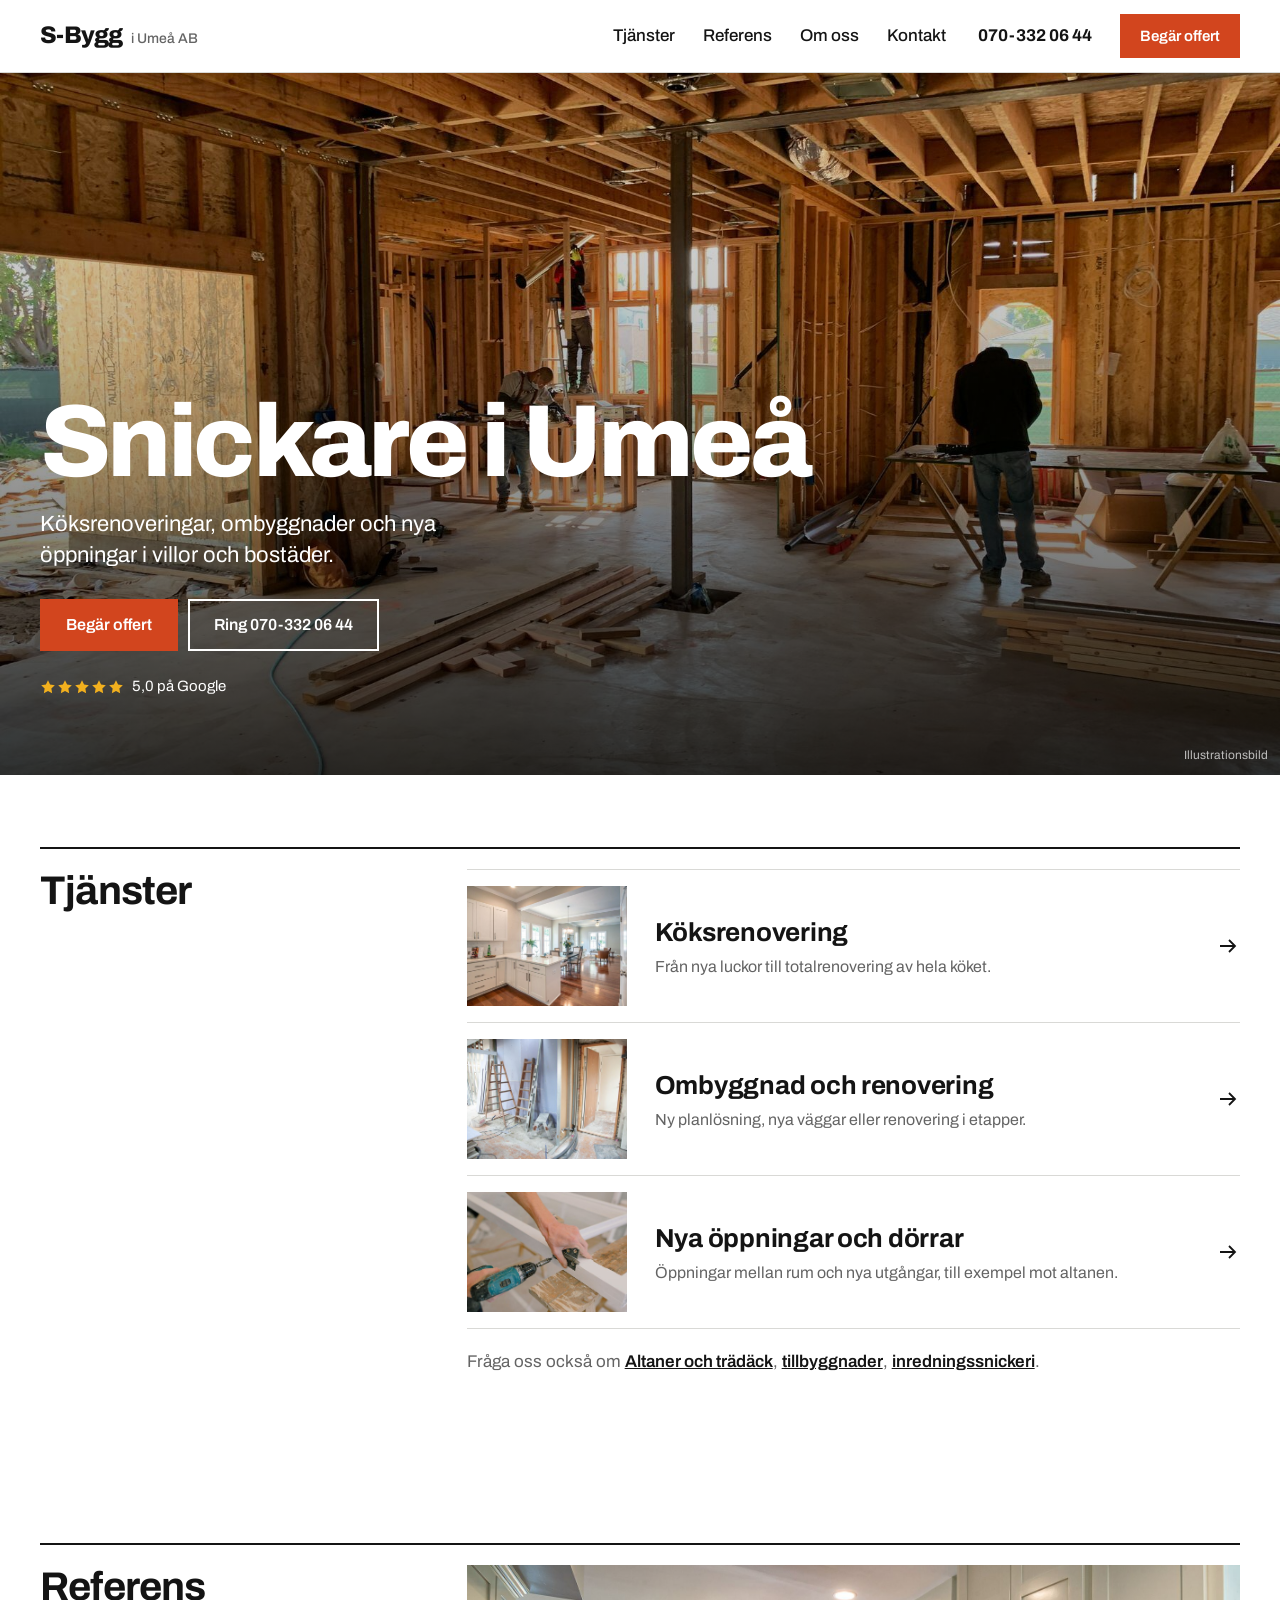
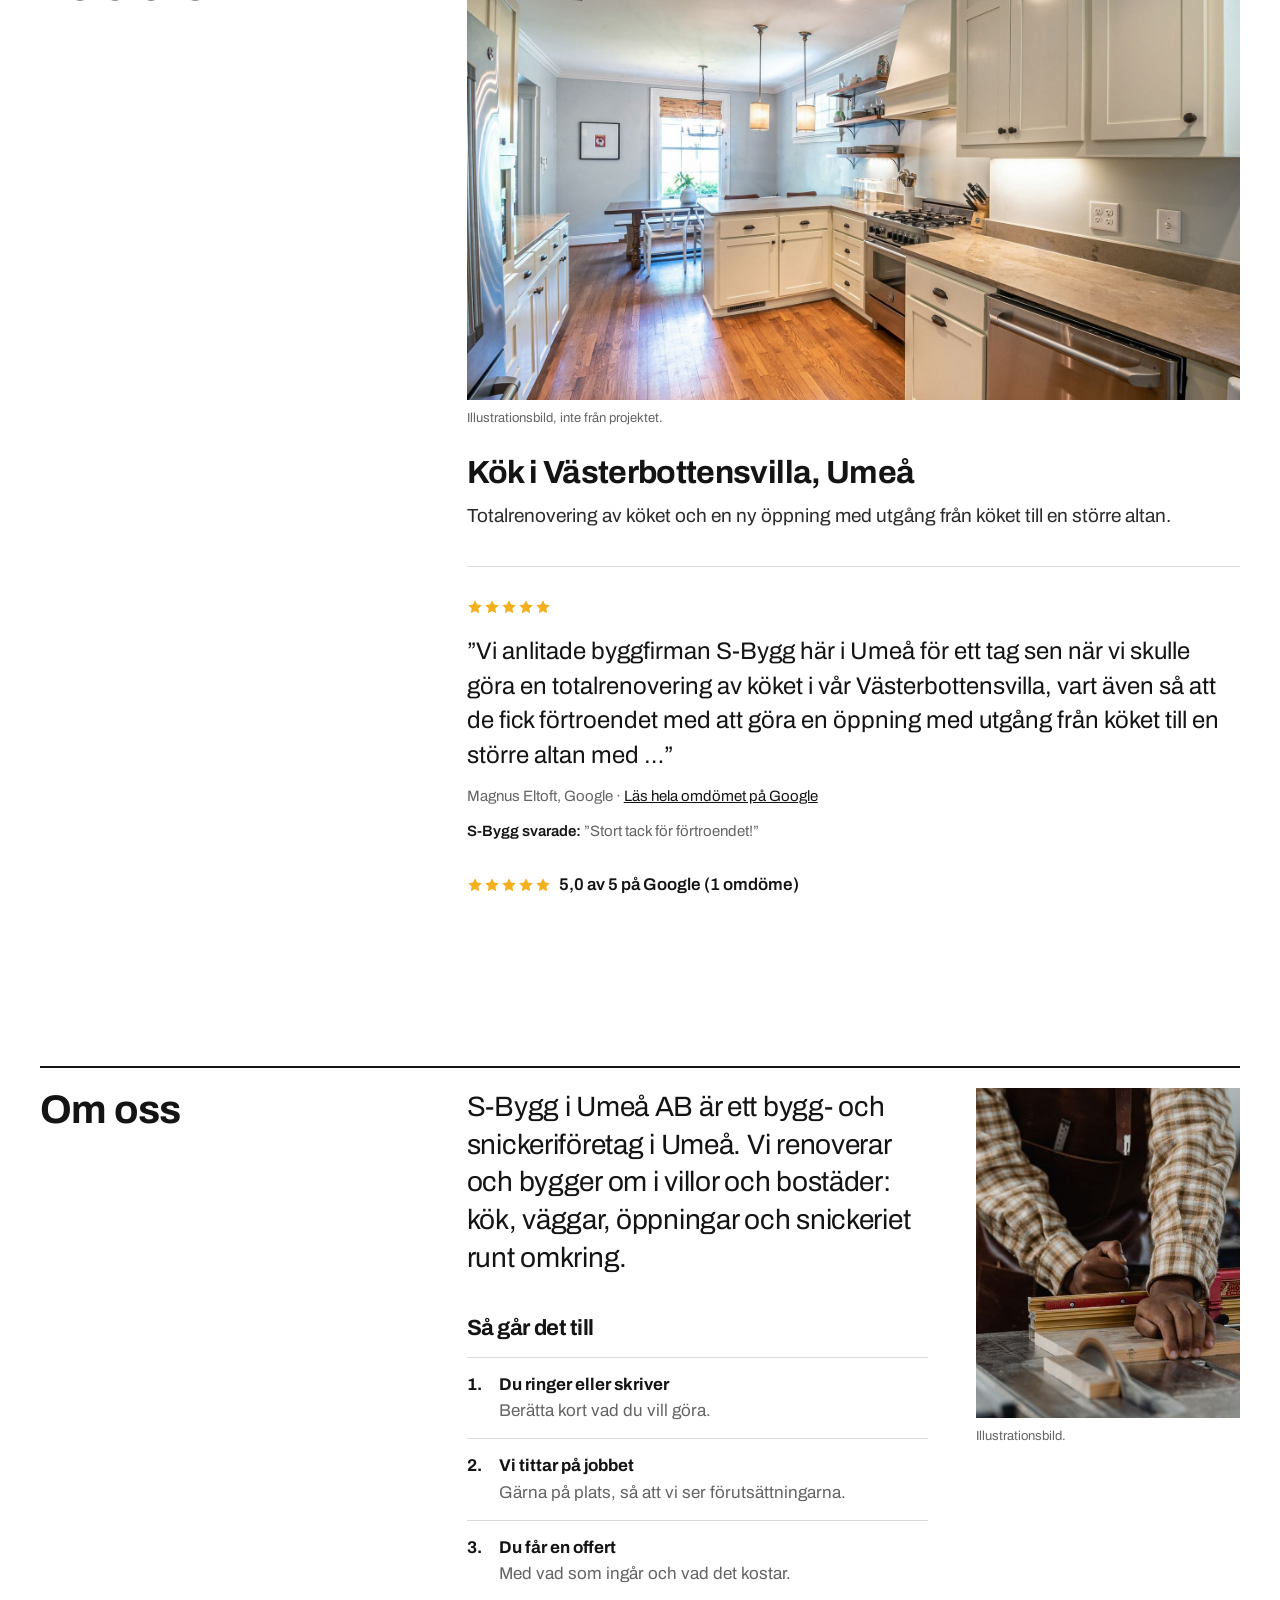
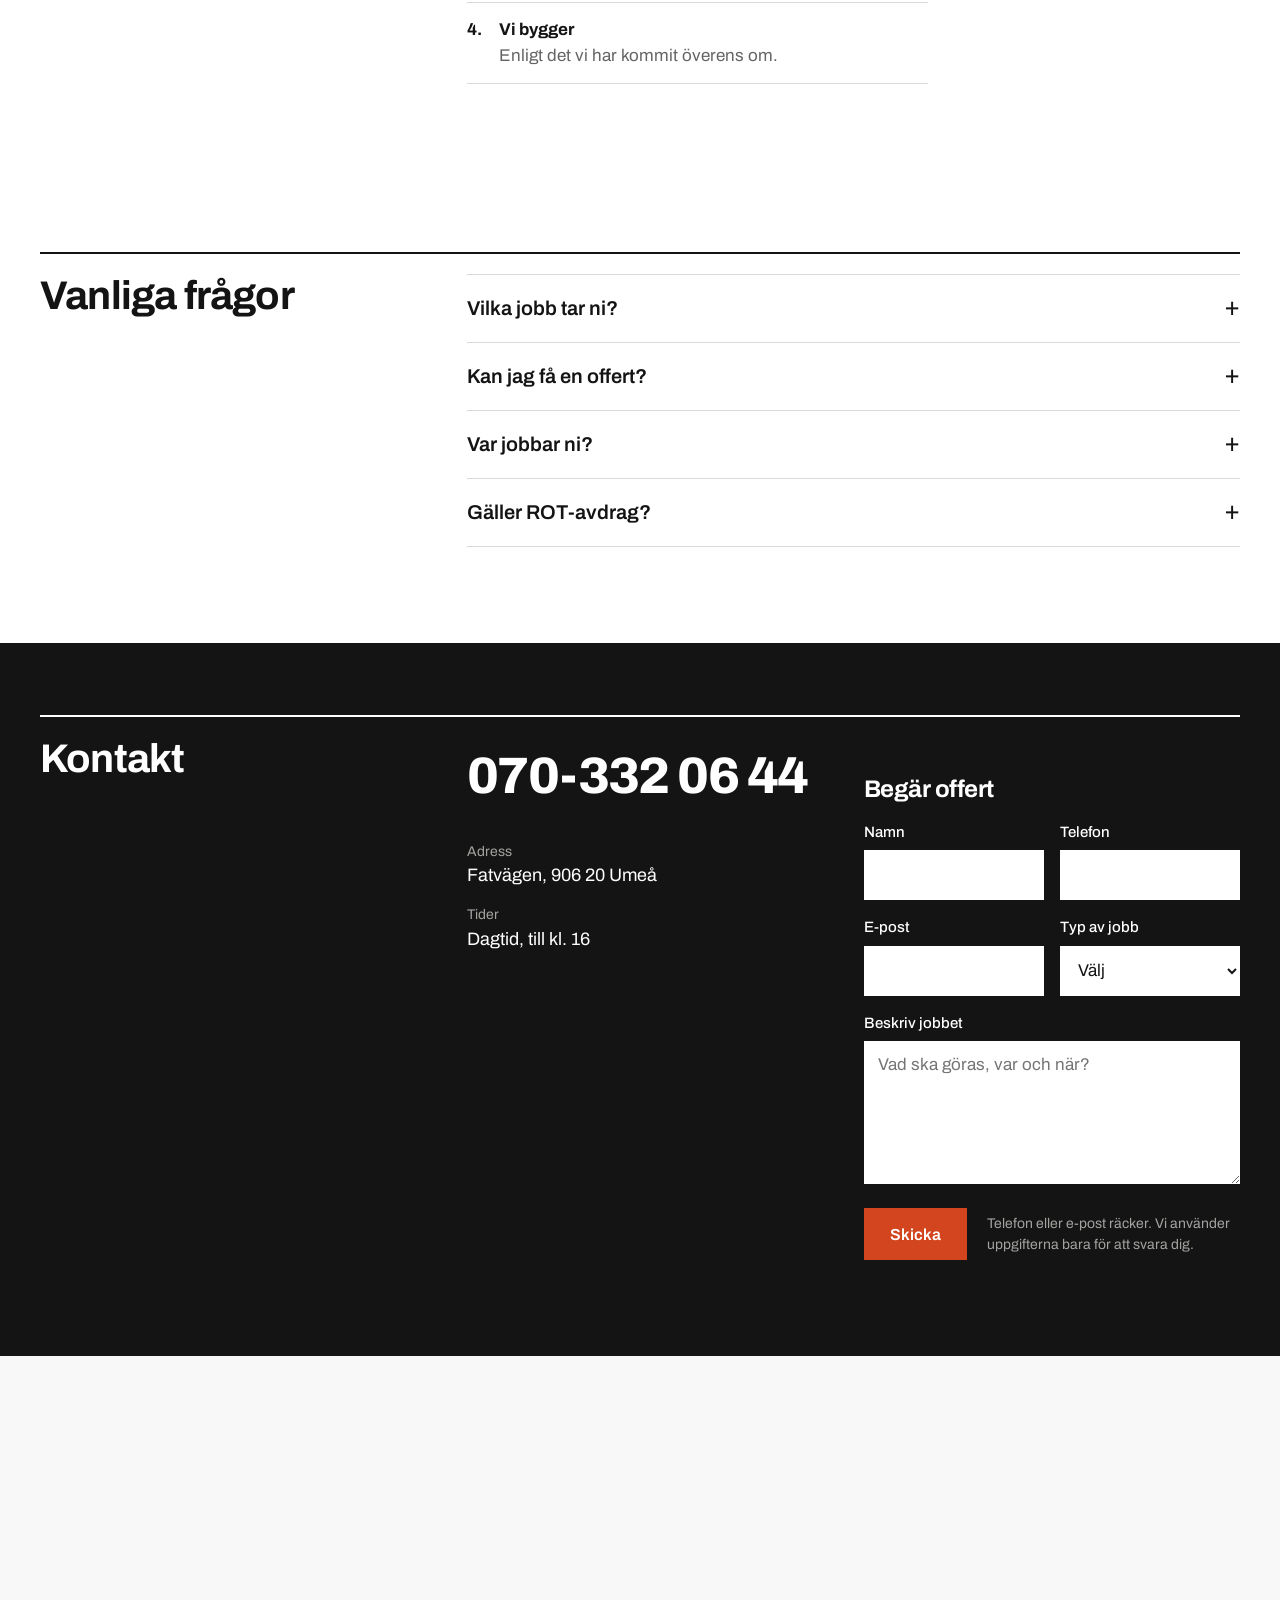
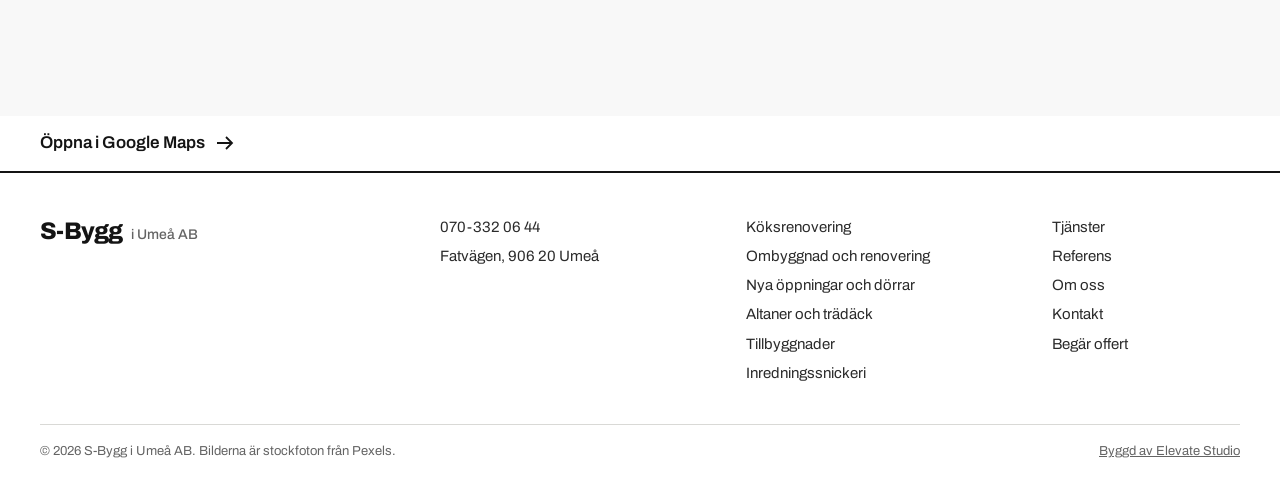
==== commit 0edb7f69: "Ta bort AI-mallens kännetecken från S-Byggs sida Krämvit, skogsgrönt och ek ersätts av vitt, svart o" ====
--- a/docs/index.html
+++ b/docs/index.html
@@ -3,219 +3,104 @@
 <head>
 <meta charset="utf-8">
 <meta name="viewport" content="width=device-width,initial-scale=1,viewport-fit=cover">
-<title>Snickare i Umeå – bygg och renovering | S-Bygg i Umeå AB</title>
-<meta name="description" content="S-Bygg i Umeå AB utför bygg- och snickeriarbeten i Umeå: köksrenovering, ombyggnad och nya öppningar i bostäder. Ring 070-332 06 44 eller begär offert.">
+<title>Snickare i Umeå – kök, ombyggnad, renovering | S-Bygg i Umeå AB</title>
+<meta name="description" content="S-Bygg i Umeå AB gör köksrenoveringar, ombyggnader och nya öppningar i villor och bostäder i Umeå. Ring 070-332 06 44 eller begär offert.">
 <link rel="canonical" href="https://elevatestudio018.github.io/S-Bygg/">
 <meta property="og:type" content="website">
 <meta property="og:locale" content="sv_SE">
 <meta property="og:site_name" content="S-Bygg i Umeå AB">
-<meta property="og:title" content="Snickare i Umeå – bygg och renovering | S-Bygg i Umeå AB">
-<meta property="og:description" content="S-Bygg i Umeå AB utför bygg- och snickeriarbeten i Umeå: köksrenovering, ombyggnad och nya öppningar i bostäder. Ring 070-332 06 44 eller begär offert.">
+<meta property="og:title" content="Snickare i Umeå – kök, ombyggnad, renovering | S-Bygg i Umeå AB">
+<meta property="og:description" content="S-Bygg i Umeå AB gör köksrenoveringar, ombyggnader och nya öppningar i villor och bostäder i Umeå. Ring 070-332 06 44 eller begär offert.">
 <meta property="og:image" content="https://elevatestudio018.github.io/S-Bygg/img/hero-renovering.jpg">
-<meta name="theme-color" content="#1e3a2f">
+<meta name="theme-color" content="#141414">
 <link rel="preconnect" href="https://fonts.googleapis.com"><link rel="preconnect" href="https://fonts.gstatic.com" crossorigin>
-<link rel="stylesheet" href="https://fonts.googleapis.com/css2?family=Archivo:wdth,wght@100..125,500..800&family=Figtree:wght@400;500;600;700&display=swap">
+<link rel="stylesheet" href="https://fonts.googleapis.com/css2?family=Archivo:wght@400;500;600;700;800&display=swap">
 <link rel="stylesheet" href="assets/site.css">
-<script>document.documentElement.classList.add("js")</script>
-<link rel="icon" href="data:image/svg+xml,<svg xmlns='http://www.w3.org/2000/svg' viewBox='0 0 32 32'><rect width='32' height='32' rx='7' fill='%231e3a2f'/><path d='M5 27V14L16 5l11 9v13' fill='none' stroke='%23d39a5c' stroke-width='2.6' stroke-linejoin='round'/><text x='16' y='25' text-anchor='middle' font-family='Arial,sans-serif' font-weight='700' font-size='13' fill='%23fbf9f5'>S</text></svg>">
+<link rel="icon" href="data:image/svg+xml,<svg xmlns='http://www.w3.org/2000/svg' viewBox='0 0 32 32'><rect width='32' height='32' fill='%23141414'/><text x='16' y='23.5' text-anchor='middle' font-family='Arial,sans-serif' font-weight='700' font-size='20' fill='%23ffffff'>S</text><rect x='0' y='28' width='32' height='4' fill='%23d2451e'/></svg>">
 <script type="application/ld+json">{"@context": "https://schema.org", "@type": "HomeAndConstructionBusiness", "name": "S-Bygg i Umeå AB", "url": "https://elevatestudio018.github.io/S-Bygg/", "telephone": "+46703320644", "image": "https://elevatestudio018.github.io/S-Bygg/img/hero-renovering.jpg", "address": {"@type": "PostalAddress", "streetAddress": "Fatvägen", "postalCode": "90620", "addressLocality": "Umeå", "addressCountry": "SE"}, "areaServed": {"@type": "City", "name": "Umeå"}}</script>
 </head>
-<body class="home">
+<body>
 <a class="skip" href="#main">Hoppa till innehållet</a>
-<header class="site-head" id="head">
-  <div class="in bar">
-    <a class="logo" href="#top" aria-label="S-Bygg i Umeå AB, till toppen"><svg class="logo-svg" viewBox="0 0 178 44" aria-hidden="true"><path d="M3 41V19L21 5l18 14v22" fill="none" stroke="var(--oak)" stroke-width="3.2" stroke-linejoin="round"/><text x="21" y="37" text-anchor="middle" class="lg-s">S</text><text x="50" y="27" class="lg-name">S-Bygg</text><text x="51" y="40.5" class="lg-sub">I UMEÅ AB</text></svg></a>
-    <nav class="mainnav" aria-label="Huvudmeny"><a href="#tjanster">Tjänster</a><a href="#projekt">Projekt</a><a href="#omdomen">Omdömen</a><a href="#om-oss">Om oss</a><a href="#kontakt">Kontakt</a></nav>
-    <a class="callbtn" href="tel:+46703320644" aria-label="Ring 070-332 06 44"><svg class="pi" viewBox="0 0 24 24" fill="none" stroke="currentColor" stroke-width="2" stroke-linecap="round" stroke-linejoin="round" aria-hidden="true"><path d="M21 16.5v3a2 2 0 0 1-2.2 2 19.8 19.8 0 0 1-8.6-3.1 19.5 19.5 0 0 1-6-6A19.8 19.8 0 0 1 1.1 3.8 2 2 0 0 1 3.1 1.6h3a2 2 0 0 1 2 1.7c.1 1 .4 1.9.7 2.8a2 2 0 0 1-.5 2.1L7.1 9.5a16 16 0 0 0 6 6l1.3-1.3a2 2 0 0 1 2.1-.4c.9.3 1.8.6 2.8.7a2 2 0 0 1 1.7 2z"/></svg><span>070-332 06 44</span></a>
-    <a class="btn btn-oak navcta" href="#offert">Begär offert</a>
-    <button class="burger" id="burger" type="button" aria-expanded="false" aria-controls="menu" aria-label="Öppna menyn"><span></span><span></span><span></span></button>
+<header class="head">
+  <div class="wrap bar">
+    <a class="logo" href="#top" aria-label="S-Bygg i Umeå AB, till startsidan"><span class="wm">S-Bygg<small>i Umeå AB</small></span></a>
+    <nav class="nav" aria-label="Huvudmeny"><a href="#tjanster">Tjänster</a><a href="#referens">Referens</a><a href="#om">Om oss</a><a href="#kontakt">Kontakt</a></nav>
+    <a class="tel" href="tel:+46703320644">070-332 06 44</a>
+    <a class="btn btn-go head-cta" href="#offert">Begär offert</a>
+    <button class="menu-btn" id="menuBtn" type="button" aria-expanded="false" aria-controls="menu">Meny</button>
   </div>
+  <nav class="menu" id="menu" aria-label="Meny" hidden>
+    <ul class="wrap"><li><a href="#tjanster">Tjänster</a></li><li><a href="#referens">Referens</a></li><li><a href="#om">Om oss</a></li><li><a href="#kontakt">Kontakt</a></li><li><a href="tel:+46703320644">Ring 070-332 06 44</a></li></ul>
+  </nav>
 </header>
-<div class="menu" id="menu" role="dialog" aria-modal="true" aria-label="Meny" hidden>
-  <div class="menu-panel">
-    <div class="menu-top"><span class="tag">Meny</span><button class="menu-close" id="menuClose" type="button" aria-label="Stäng menyn"><svg viewBox="0 0 20 20" fill="none" stroke="currentColor" stroke-width="2" aria-hidden="true"><path d="M4 4l12 12M16 4 4 16"/></svg></button></div>
-    <ul class="menu-rows"><li data-i><a href="#tjanster">Tjänster</a></li><li data-i><a href="#projekt">Projekt</a></li><li data-i><a href="#omdomen">Omdömen</a></li><li data-i><a href="#om-oss">Om oss</a></li><li data-i><a href="#kontakt">Kontakt</a></li></ul>
-    <div class="menu-foot" data-i>
-      <p class="tag">Tjänster</p><ul class="menu-svc"><li><a href="tjanst-kok.html">Köksrenovering</a></li><li><a href="tjanst-ombyggnad.html">Ombyggnad och renovering</a></li><li><a href="tjanst-oppningar.html">Nya öppningar och dörrar</a></li><li><a href="tjanst-altan.html">Altaner och trädäck</a></li><li><a href="tjanst-tillbyggnad.html">Tillbyggnader</a></li><li><a href="tjanst-inredning.html">Inredningssnickeri</a></li></ul>
-      <a class="btn btn-oak" href="#offert">Begär offert</a>
-      <a class="btn btn-line-light" href="tel:+46703320644"><svg class="pi" viewBox="0 0 24 24" fill="none" stroke="currentColor" stroke-width="2" stroke-linecap="round" stroke-linejoin="round" aria-hidden="true"><path d="M21 16.5v3a2 2 0 0 1-2.2 2 19.8 19.8 0 0 1-8.6-3.1 19.5 19.5 0 0 1-6-6A19.8 19.8 0 0 1 1.1 3.8 2 2 0 0 1 3.1 1.6h3a2 2 0 0 1 2 1.7c.1 1 .4 1.9.7 2.8a2 2 0 0 1-.5 2.1L7.1 9.5a16 16 0 0 0 6 6l1.3-1.3a2 2 0 0 1 2.1-.4c.9.3 1.8.6 2.8.7a2 2 0 0 1 1.7 2z"/></svg> 070-332 06 44</a>
-    </div>
+<main id="main">
+<section class="hero" id="top" aria-labelledby="hero-h">
+  <div class="hero-ph"><img src="img/hero-renovering.jpg" srcset="img/hero-renovering-s.jpg 800w, img/hero-renovering.jpg 1800w" sizes="100vw" alt="Snickare i ett hus under ombyggnad" fetchpriority="high" decoding="async" style="object-position:50% 45%"></div>
+  <div class="wrap hero-in">
+    <h1 id="hero-h">Snickare i Umeå</h1>
+    <p>Köksrenoveringar, ombyggnader och nya öppningar i villor och bostäder.</p>
+    <p class="hero-btns"><a class="btn btn-go" href="#offert">Begär offert</a><a class="btn btn-ghost" href="tel:+46703320644">Ring 070-332 06 44</a></p>
+    <a class="hero-rate" href="#referens"><span class="stars" role="img" aria-label="5 av 5 stjärnor"><svg viewBox="0 0 20 20" aria-hidden="true"><path d="m10 1.6 2.6 5.4 5.9.8-4.3 4.1 1 5.9L10 15l-5.2 2.8 1-5.9L1.5 7.8l5.9-.8z"/></svg><svg viewBox="0 0 20 20" aria-hidden="true"><path d="m10 1.6 2.6 5.4 5.9.8-4.3 4.1 1 5.9L10 15l-5.2 2.8 1-5.9L1.5 7.8l5.9-.8z"/></svg><svg viewBox="0 0 20 20" aria-hidden="true"><path d="m10 1.6 2.6 5.4 5.9.8-4.3 4.1 1 5.9L10 15l-5.2 2.8 1-5.9L1.5 7.8l5.9-.8z"/></svg><svg viewBox="0 0 20 20" aria-hidden="true"><path d="m10 1.6 2.6 5.4 5.9.8-4.3 4.1 1 5.9L10 15l-5.2 2.8 1-5.9L1.5 7.8l5.9-.8z"/></svg><svg viewBox="0 0 20 20" aria-hidden="true"><path d="m10 1.6 2.6 5.4 5.9.8-4.3 4.1 1 5.9L10 15l-5.2 2.8 1-5.9L1.5 7.8l5.9-.8z"/></svg></span> 5,0 på Google</a>
   </div>
-</div>
-<main id="main" class="top-anchor">
-<section class="hero" aria-labelledby="hero-h">
-  <div class="hero-grid">
-    <div class="hero-copy">
-      <p class="eyebrow light rise" style="--d:100ms">Snickare och byggföretag i Umeå</p>
-      <h1 id="hero-h" class="rise" style="--d:220ms">Bygg- och snickeri&shy;arbeten <em>i Umeå</em></h1>
-      <p class="hero-lead rise" style="--d:340ms">Planerar du en renovering eller ett nytt byggprojekt? Kontakta S-Bygg i Umeå AB så pratar vi om dina idéer och hittar en lösning som passar ditt hem.</p>
-      <div class="hero-btns rise" style="--d:460ms">
-        <a class="btn btn-oak" href="#offert">Begär offert</a>
-        <a class="btn btn-line-light" href="tel:+46703320644"><svg class="pi" viewBox="0 0 24 24" fill="none" stroke="currentColor" stroke-width="2" stroke-linecap="round" stroke-linejoin="round" aria-hidden="true"><path d="M21 16.5v3a2 2 0 0 1-2.2 2 19.8 19.8 0 0 1-8.6-3.1 19.5 19.5 0 0 1-6-6A19.8 19.8 0 0 1 1.1 3.8 2 2 0 0 1 3.1 1.6h3a2 2 0 0 1 2 1.7c.1 1 .4 1.9.7 2.8a2 2 0 0 1-.5 2.1L7.1 9.5a16 16 0 0 0 6 6l1.3-1.3a2 2 0 0 1 2.1-.4c.9.3 1.8.6 2.8.7a2 2 0 0 1 1.7 2z"/></svg> Ring 070-332 06 44</a>
-      </div>
-      <a class="hero-rating rise" style="--d:580ms" href="#omdomen"><span class="stars" role="img" aria-label="Betyg 5,0 av 5 på Google"><svg viewBox="0 0 20 20" aria-hidden="true"><path d="m10 1.6 2.6 5.4 5.9.8-4.3 4.1 1 5.9L10 15l-5.2 2.8 1-5.9L1.5 7.8l5.9-.8z"/></svg><svg viewBox="0 0 20 20" aria-hidden="true"><path d="m10 1.6 2.6 5.4 5.9.8-4.3 4.1 1 5.9L10 15l-5.2 2.8 1-5.9L1.5 7.8l5.9-.8z"/></svg><svg viewBox="0 0 20 20" aria-hidden="true"><path d="m10 1.6 2.6 5.4 5.9.8-4.3 4.1 1 5.9L10 15l-5.2 2.8 1-5.9L1.5 7.8l5.9-.8z"/></svg><svg viewBox="0 0 20 20" aria-hidden="true"><path d="m10 1.6 2.6 5.4 5.9.8-4.3 4.1 1 5.9L10 15l-5.2 2.8 1-5.9L1.5 7.8l5.9-.8z"/></svg><svg viewBox="0 0 20 20" aria-hidden="true"><path d="m10 1.6 2.6 5.4 5.9.8-4.3 4.1 1 5.9L10 15l-5.2 2.8 1-5.9L1.5 7.8l5.9-.8z"/></svg></span><span><b>5,0</b> på Google · 1 omdöme</span></a>
-    </div>
-    <div class="hero-ph">
-      <img class="photo parallax-top" src="img/hero-renovering.jpg" srcset="img/hero-renovering-s.jpg 800w, img/hero-renovering.jpg 1800w" sizes="(min-width: 960px) 50vw, 100vw" alt="Snickare i ett hus under ombyggnad med regelstomme och nya bjälklag (illustrationsbild)" fetchpriority="high" decoding="async" style="object-position:50% 50%">
-      <span class="ph-note">Illustrationsbild</span>
-    </div>
+  <span class="hero-note">Illustrationsbild</span>
+</section>
+<section class="sec " id="tjanster" aria-labelledby="tjanster-h"><div class="wrap cols"><h2 id="tjanster-h">Tjänster</h2><div class="body"><ul class="rows"><li><a class="row" href="tjanst-kok.html"><span class="row-ph"><img src="img/kok.jpg" srcset="img/kok-s.jpg 800w, img/kok.jpg 1800w" sizes="160px" alt="" loading="lazy" decoding="async" style="object-position:50% 55%"></span><span class="row-t"><b>Köksrenovering</b><span>Från nya luckor till totalrenovering av hela köket.</span></span><svg class="arr" viewBox="0 0 24 24" fill="none" stroke="currentColor" stroke-width="1.8" aria-hidden="true"><path d="M4 12h15M13 6l6 6-6 6"/></svg></a></li><li><a class="row" href="tjanst-ombyggnad.html"><span class="row-ph"><img src="img/ombyggnad.jpg" srcset="img/ombyggnad-s.jpg 800w, img/ombyggnad.jpg 1800w" sizes="160px" alt="" loading="lazy" decoding="async" style="object-position:50% 50%"></span><span class="row-t"><b>Ombyggnad och renovering</b><span>Ny planlösning, nya väggar eller renovering i etapper.</span></span><svg class="arr" viewBox="0 0 24 24" fill="none" stroke="currentColor" stroke-width="1.8" aria-hidden="true"><path d="M4 12h15M13 6l6 6-6 6"/></svg></a></li><li><a class="row" href="tjanst-oppningar.html"><span class="row-ph"><img src="img/dorr.jpg" srcset="img/dorr-s.jpg 800w, img/dorr.jpg 1800w" sizes="160px" alt="" loading="lazy" decoding="async" style="object-position:50% 45%"></span><span class="row-t"><b>Nya öppningar och dörrar</b><span>Öppningar mellan rum och nya utgångar, till exempel mot altanen.</span></span><svg class="arr" viewBox="0 0 24 24" fill="none" stroke="currentColor" stroke-width="1.8" aria-hidden="true"><path d="M4 12h15M13 6l6 6-6 6"/></svg></a></li></ul>
+<p class="also">Fråga oss också om <a href="tjanst-altan.html">Altaner och trädäck</a>, <a href="tjanst-tillbyggnad.html">tillbyggnader</a>, <a href="tjanst-inredning.html">inredningssnickeri</a>.</p></div></div></section>
+<section class="sec " id="referens" aria-labelledby="referens-h"><div class="wrap cols"><h2 id="referens-h">Referens</h2><div class="body"><figure class="ref-ph"><img src="img/kok-2.jpg" srcset="img/kok-2-s.jpg 800w, img/kok-2.jpg 1800w" sizes="(min-width: 960px) 66vw, 100vw" alt="Ljust kök med köksö och trägolv" loading="lazy" decoding="async" style="object-position:50% 50%"><figcaption>Illustrationsbild, inte från projektet.</figcaption></figure>
+<h3>Kök i Västerbottensvilla, Umeå</h3>
+<p class="ref-txt">Totalrenovering av köket och en ny öppning med utgång från köket till en större altan.</p>
+<figure class="review"><span class="stars" role="img" aria-label="5 av 5 stjärnor"><svg viewBox="0 0 20 20" aria-hidden="true"><path d="m10 1.6 2.6 5.4 5.9.8-4.3 4.1 1 5.9L10 15l-5.2 2.8 1-5.9L1.5 7.8l5.9-.8z"/></svg><svg viewBox="0 0 20 20" aria-hidden="true"><path d="m10 1.6 2.6 5.4 5.9.8-4.3 4.1 1 5.9L10 15l-5.2 2.8 1-5.9L1.5 7.8l5.9-.8z"/></svg><svg viewBox="0 0 20 20" aria-hidden="true"><path d="m10 1.6 2.6 5.4 5.9.8-4.3 4.1 1 5.9L10 15l-5.2 2.8 1-5.9L1.5 7.8l5.9-.8z"/></svg><svg viewBox="0 0 20 20" aria-hidden="true"><path d="m10 1.6 2.6 5.4 5.9.8-4.3 4.1 1 5.9L10 15l-5.2 2.8 1-5.9L1.5 7.8l5.9-.8z"/></svg><svg viewBox="0 0 20 20" aria-hidden="true"><path d="m10 1.6 2.6 5.4 5.9.8-4.3 4.1 1 5.9L10 15l-5.2 2.8 1-5.9L1.5 7.8l5.9-.8z"/></svg></span><blockquote><p>”Vi anlitade byggfirman S-Bygg här i Umeå för ett tag sen när vi skulle göra en totalrenovering av köket i vår Västerbottensvilla, vart även så att de fick förtroendet med att göra en öppning med utgång från köket till en större altan med …”</p></blockquote><figcaption>Magnus Eltoft, Google · <a href="https://www.google.com/maps/search/?api=1&query=S-Bygg+i+Ume%C3%A5+AB%2C+Fatv%C3%A4gen%2C+906+20+Ume%C3%A5" target="_blank" rel="noopener">Läs hela omdömet på Google</a></figcaption><p class="reply"><b>S-Bygg svarade:</b> ”Stort tack för förtroendet!”</p></figure>
+<p class="rating"><span class="stars" role="img" aria-label="5 av 5 stjärnor"><svg viewBox="0 0 20 20" aria-hidden="true"><path d="m10 1.6 2.6 5.4 5.9.8-4.3 4.1 1 5.9L10 15l-5.2 2.8 1-5.9L1.5 7.8l5.9-.8z"/></svg><svg viewBox="0 0 20 20" aria-hidden="true"><path d="m10 1.6 2.6 5.4 5.9.8-4.3 4.1 1 5.9L10 15l-5.2 2.8 1-5.9L1.5 7.8l5.9-.8z"/></svg><svg viewBox="0 0 20 20" aria-hidden="true"><path d="m10 1.6 2.6 5.4 5.9.8-4.3 4.1 1 5.9L10 15l-5.2 2.8 1-5.9L1.5 7.8l5.9-.8z"/></svg><svg viewBox="0 0 20 20" aria-hidden="true"><path d="m10 1.6 2.6 5.4 5.9.8-4.3 4.1 1 5.9L10 15l-5.2 2.8 1-5.9L1.5 7.8l5.9-.8z"/></svg><svg viewBox="0 0 20 20" aria-hidden="true"><path d="m10 1.6 2.6 5.4 5.9.8-4.3 4.1 1 5.9L10 15l-5.2 2.8 1-5.9L1.5 7.8l5.9-.8z"/></svg></span> 5,0 av 5 på Google (1 omdöme)</p></div></div></section>
+<section class="sec " id="om" aria-labelledby="om-h"><div class="wrap cols"><h2 id="om-h">Om oss</h2><div class="body"><div class="om">
+  <div>
+    <p class="big">S-Bygg i Umeå AB är ett bygg- och snickeriföretag i Umeå. Vi renoverar och bygger om i villor och bostäder: kök, väggar, öppningar och snickeriet runt omkring.</p>
+    <h3>Så går det till</h3>
+    <ol class="steps"><li><b>Du ringer eller skriver</b><span>Berätta kort vad du vill göra.</span></li><li><b>Vi tittar på jobbet</b><span>Gärna på plats, så att vi ser förutsättningarna.</span></li><li><b>Du får en offert</b><span>Med vad som ingår och vad det kostar.</span></li><li><b>Vi bygger</b><span>Enligt det vi har kommit överens om.</span></li></ol>
   </div>
-  <div class="ruler" aria-hidden="true"><div class="ruler-nums"><span>10</span><span>20</span><span>30</span><span>40</span><span>50</span><span>60</span><span>70</span><span>80</span><span>90</span><span>100</span><span>110</span><span>120</span><span>130</span><span>140</span><span>150</span><span>160</span><span>170</span><span>180</span><span>190</span><span>200</span></div></div>
-</section>
-
-<section class="sec" id="tjanster" aria-labelledby="tj-h">
-  <div class="in">
-    <div class="sh" data-reveal><span class="eyebrow">Tjänster</span><h2 class="h2" id="tj-h">Det här kan vi hjälpa dig med</h2><p class="sh-lead">Köksrenoveringar, ombyggnader och nya öppningar i bostäder har vi gjort åt kunder i Umeå. Hör gärna av dig om andra bygg- och snickeriarbeten också.</p></div>
-    <div class="cards"><a class="card" href="tjanst-kok.html" data-reveal style="--d:0ms"><div class="card-ph"><img class="photo" src="img/kok.jpg" srcset="img/kok-s.jpg 800w, img/kok.jpg 1800w" sizes="(min-width: 1100px) 400px, (min-width: 640px) 50vw, 100vw" alt="Ljust kök med vita luckor och trägolv (illustrationsbild)" loading="lazy" decoding="async" style="object-position:50% 55%"><span class="ref">Utfört åt kund</span></div><div class="card-body"><span class="draw"><svg class="ico" viewBox="0 0 32 32" fill="none" stroke="currentColor" stroke-width="1.8" stroke-linecap="round" stroke-linejoin="round" aria-hidden="true"><path pathLength="1" d="M4 28V11h24v17M4 17h24M16 17v11"/><path pathLength="1" d="M10 4h12l3 7H7z"/><path pathLength="1" d="M11 21v3M21 21v3"/></svg></span><h3>Köksrenovering</h3><p>Från ett par nya luckor till en totalrenovering av hela köket.</p><span class="more">Läs mer<svg class="chev" viewBox="0 0 24 24" fill="none" stroke="currentColor" stroke-width="1.6" aria-hidden="true"><path d="m9 6 6 6-6 6"/></svg></span></div></a><a class="card" href="tjanst-ombyggnad.html" data-reveal style="--d:80ms"><div class="card-ph"><img class="photo" src="img/ombyggnad.jpg" srcset="img/ombyggnad-s.jpg 800w, img/ombyggnad.jpg 1800w" sizes="(min-width: 1100px) 400px, (min-width: 640px) 50vw, 100vw" alt="Rum under renovering med stegar och verktyg (illustrationsbild)" loading="lazy" decoding="async" style="object-position:50% 50%"><span class="ref">Utfört åt kund</span></div><div class="card-body"><span class="draw"><svg class="ico" viewBox="0 0 32 32" fill="none" stroke="currentColor" stroke-width="1.8" stroke-linecap="round" stroke-linejoin="round" aria-hidden="true"><path pathLength="1" d="M15 13 5.5 22.5a2.1 2.1 0 0 0 3 3L18 16"/><path pathLength="1" d="m12.5 10.5 6-6 2.5 1.2 1.5-1.5 5 5-1.5 1.5 1.2 2.5-4 4-9-9"/></svg></span><h3>Ombyggnad och renovering</h3><p>Ombyggnader i villor och bostäder – när planlösningen inte längre passar.</p><span class="more">Läs mer<svg class="chev" viewBox="0 0 24 24" fill="none" stroke="currentColor" stroke-width="1.6" aria-hidden="true"><path d="m9 6 6 6-6 6"/></svg></span></div></a><a class="card" href="tjanst-oppningar.html" data-reveal style="--d:160ms"><div class="card-ph"><img class="photo" src="img/dorr.jpg" srcset="img/dorr-s.jpg 800w, img/dorr.jpg 1800w" sizes="(min-width: 1100px) 400px, (min-width: 640px) 50vw, 100vw" alt="Snickare som skruvar fast ett gångjärn i en dörrkarm (illustrationsbild)" loading="lazy" decoding="async" style="object-position:50% 45%"><span class="ref">Utfört åt kund</span></div><div class="card-body"><span class="draw"><svg class="ico" viewBox="0 0 32 32" fill="none" stroke="currentColor" stroke-width="1.8" stroke-linecap="round" stroke-linejoin="round" aria-hidden="true"><path pathLength="1" d="M8 28V5h14v23M3 28h26"/><path pathLength="1" d="M18 17v.5"/><path pathLength="1" d="M22 9l5 2v15l-5 2"/></svg></span><h3>Nya öppningar och dörrar</h3><p>Ta upp en ny öppning eller dörr – till exempel ut mot altanen.</p><span class="more">Läs mer<svg class="chev" viewBox="0 0 24 24" fill="none" stroke="currentColor" stroke-width="1.6" aria-hidden="true"><path d="m9 6 6 6-6 6"/></svg></span></div></a><a class="card" href="tjanst-altan.html" data-reveal style="--d:0ms"><div class="card-ph"><img class="photo" src="img/altan.jpg" srcset="img/altan-s.jpg 800w, img/altan.jpg 1800w" sizes="(min-width: 1100px) 400px, (min-width: 640px) 50vw, 100vw" alt="Träaltan med räcke en höstdag (illustrationsbild)" loading="lazy" decoding="async" style="object-position:50% 60%"></div><div class="card-body"><span class="draw"><svg class="ico" viewBox="0 0 32 32" fill="none" stroke="currentColor" stroke-width="1.8" stroke-linecap="round" stroke-linejoin="round" aria-hidden="true"><path pathLength="1" d="M3 17h26M3 22h26M3 27h26"/><path pathLength="1" d="M6 27V9M26 27V9M6 9h20M11 17V9M16 17V9M21 17V9"/></svg></span><h3>Altaner och trädäck</h3><p>Altaner, trädäck och arbeten där huset möter utemiljön.</p><span class="more">Läs mer<svg class="chev" viewBox="0 0 24 24" fill="none" stroke="currentColor" stroke-width="1.6" aria-hidden="true"><path d="m9 6 6 6-6 6"/></svg></span></div></a><a class="card" href="tjanst-tillbyggnad.html" data-reveal style="--d:80ms"><div class="card-ph"><img class="photo" src="img/tillbyggnad.jpg" srcset="img/tillbyggnad-s.jpg 800w, img/tillbyggnad.jpg 1800w" sizes="(min-width: 1100px) 400px, (min-width: 640px) 50vw, 100vw" alt="Regelstomme av trä under uppförande (illustrationsbild)" loading="lazy" decoding="async" style="object-position:50% 50%"></div><div class="card-body"><span class="draw"><svg class="ico" viewBox="0 0 32 32" fill="none" stroke="currentColor" stroke-width="1.8" stroke-linecap="round" stroke-linejoin="round" aria-hidden="true"><path pathLength="1" d="M3 28V14l9-8 9 8v14H3"/><path pathLength="1" d="M21 28h8V18h-8"/><path pathLength="1" d="M10 28v-7h4v7"/></svg></span><h3>Tillbyggnader</h3><p>Mer utrymme genom att bygga till – ett nytt rum, ett uterum eller en entré.</p><span class="more">Läs mer<svg class="chev" viewBox="0 0 24 24" fill="none" stroke="currentColor" stroke-width="1.6" aria-hidden="true"><path d="m9 6 6 6-6 6"/></svg></span></div></a><a class="card" href="tjanst-inredning.html" data-reveal style="--d:160ms"><div class="card-ph"><img class="photo" src="img/inredning.jpg" srcset="img/inredning-s.jpg 800w, img/inredning.jpg 1800w" sizes="(min-width: 1100px) 400px, (min-width: 640px) 50vw, 100vw" alt="Snickare som mäter och märker upp ett trästycke (illustrationsbild)" loading="lazy" decoding="async" style="object-position:50% 40%"></div><div class="card-body"><span class="draw"><svg class="ico" viewBox="0 0 32 32" fill="none" stroke="currentColor" stroke-width="1.8" stroke-linecap="round" stroke-linejoin="round" aria-hidden="true"><path pathLength="1" d="M5 27V5h5v17h17v5z"/><path pathLength="1" d="M5 10h2M5 15h2M14 25v-2M19 25v-2"/></svg></span><h3>Inredningssnickeri</h3><p>Platsbyggda lösningar, golv, lister och de detaljer som gör det färdigt.</p><span class="more">Läs mer<svg class="chev" viewBox="0 0 24 24" fill="none" stroke="currentColor" stroke-width="1.6" aria-hidden="true"><path d="m9 6 6 6-6 6"/></svg></span></div></a></div>
+  <figure><img src="img/snickeri.jpg" srcset="img/snickeri-s.jpg 800w, img/snickeri.jpg 1800w" sizes="(min-width: 960px) 33vw, 100vw" alt="Snickare sågar till en träbit i verkstaden" loading="lazy" decoding="async" style="object-position:50% 50%"><figcaption>Illustrationsbild.</figcaption></figure>
+</div></div></div></section>
+<section class="sec " id="fragor" aria-labelledby="fragor-h"><div class="wrap cols"><h2 id="fragor-h">Vanliga frågor</h2><div class="body"><div class="faq"><details><summary>Vilka jobb tar ni?</summary><p>Köksrenoveringar, ombyggnader och nya öppningar i bostäder har vi gjort. Fråga gärna om andra snickeri- och byggjobb också.</p></details><details><summary>Kan jag få en offert?</summary><p>Ja. Fyll i <a href="#offert">formuläret</a> eller ring <a href="tel:+46703320644">070-332 06 44</a>. Oftast behöver vi se huset innan vi kan ge ett pris som håller.</p></details><details><summary>Var jobbar ni?</summary><p>Vi utgår från Umeå. Ligger jobbet utanför stan, säg var, så svarar vi om vi kan ta det.</p></details><details><summary>Gäller ROT-avdrag?</summary><p>ROT-avdraget gäller arbetskostnaden för många renoveringar och ombyggnader i bostäder. Vi går igenom vad som gäller för ditt jobb i offerten.</p></details></div></div></div></section>
+<section class="sec dark" id="kontakt" aria-labelledby="kontakt-h"><div class="wrap cols"><h2 id="kontakt-h">Kontakt</h2><div class="body"><div class="kontakt">
+  <div>
+    <a class="phone" href="tel:+46703320644">070-332 06 44</a>
+    <dl class="facts"><div><dt>Adress</dt><dd>Fatvägen, 906 20 Umeå</dd></div><div><dt>Tider</dt><dd>Dagtid, till kl. 16</dd></div></dl>
   </div>
-</section>
-
-<section class="sec about" id="om-oss" aria-labelledby="om-h">
-  <div class="in about-grid">
-    <div class="about-ph" data-reveal>
-      <div class="frame"><img class="photo" src="img/matt.jpg" srcset="img/matt-s.jpg 800w, img/matt.jpg 1800w" sizes="(min-width: 960px) 45vw, 100vw" alt="Snickare som mäter en planka med tumstock och måttband (illustrationsbild)" loading="lazy" decoding="async" style="object-position:50% 50%"></div>
-      <div class="frame small"><img class="photo" src="img/hus-vasterbotten.jpg" srcset="img/hus-vasterbotten-s.jpg 800w, img/hus-vasterbotten.jpg 1800w" sizes="(min-width: 960px) 20vw, 40vw" alt="Rött trähus i Skellefteå, Västerbotten (illustrationsbild)" loading="lazy" decoding="async" style="object-position:50% 60%"></div>
-    </div>
-    <div class="about-txt">
-      <div class="sh" data-reveal><span class="eyebrow">Om oss</span><h2 class="h2" id="om-h">Ett lokalt byggföretag i Umeå</h2></div>
-      <p class="lead" data-reveal>S-Bygg i Umeå AB är ett bygg- och snickeriföretag med bas i Umeå. Vi arbetar med renoveringar och ombyggnader i bostäder – från ett nytt kök till en öppning som förändrar hur hela huset används.</p>
-      <p data-reveal>Som kund ska du veta vad som ska göras, varför och i vilken ordning. Därför börjar vi alltid med att lyssna och gå igenom förutsättningarna tillsammans med dig, innan något arbete planeras. Sedan gör vi jobbet ordentligt – med samma noggrannhet i detaljerna som i stommen.</p>
-      <ul class="values" data-reveal>
-        <li><b>Tydlig dialog</b><span>Du vet vad som händer i ditt projekt.</span></li>
-        <li><b>Noggrant hantverk</b><span>Rätt gjort från regel till list.</span></li>
-        <li><b>Lokalt i Umeå</b><span>Nära till dig och ditt hus.</span></li>
-      </ul>
-    </div>
-  </div>
-</section>
-
-<section class="sec projects" id="projekt" aria-labelledby="pr-h">
-  <div class="in">
-    <div class="sh" data-reveal><span class="eyebrow">Projekt och referenser</span><h2 class="h2" id="pr-h">Ett kök som öppnades mot altanen</h2></div>
-    <article class="feat" data-reveal>
-      <div class="feat-ph"><img class="photo" src="img/kok-2.jpg" srcset="img/kok-2-s.jpg 800w, img/kok-2.jpg 1800w" sizes="(min-width: 960px) 60vw, 100vw" alt="Ljust kök med köksö och trägolv (illustrationsbild)" loading="lazy" decoding="async" style="object-position:50% 50%"><span class="ph-note">Illustrationsbild</span></div>
-      <div class="feat-body">
-        <span class="tag">Referens · Umeå</span>
-        <h3>Totalrenovering av kök i Västerbottensvilla</h3>
-        <p>En kund i Umeå anlitade oss för att totalrenovera köket i sin Västerbottensvilla. I uppdraget ingick också att göra en öppning med utgång från köket till en större altan.</p>
-        <ul class="feat-list"><li>Totalrenovering av kök</li><li>Ny öppning med utgång till altan</li></ul>
-        <p class="feat-quote">”…vart även så att de fick förtroendet med att göra en öppning med utgång från köket till en större altan…” <span>– Magnus Eltoft, på Google</span></p>
-        <a class="arrow" href="tjanst-kok.html">Läs om köksrenovering<svg class="chev" viewBox="0 0 24 24" fill="none" stroke="currentColor" stroke-width="1.6" aria-hidden="true"><path d="m9 6 6 6-6 6"/></svg></a>
-      </div>
-    </article>
-    <div class="gallery" data-reveal>
-      <a href="tjanst-oppningar.html"><img class="photo" src="img/fonster.jpg" srcset="img/fonster-s.jpg 800w, img/fonster.jpg 1800w" sizes="(min-width: 960px) 33vw, 50vw" alt="Hantverkare som monterar en fönsterkarm (illustrationsbild)" loading="lazy" decoding="async" style="object-position:50% 40%"><span>Öppningar och dörrar</span></a>
-      <a href="tjanst-altan.html"><img class="photo" src="img/altan-2.jpg" srcset="img/altan-2-s.jpg 800w, img/altan-2.jpg 1800w" sizes="(min-width: 960px) 33vw, 50vw" alt="Trädäck vid ett modernt hus (illustrationsbild)" loading="lazy" decoding="async" style="object-position:50% 60%"><span>Altaner</span></a>
-      <a href="tjanst-inredning.html"><img class="photo" src="img/snickeri.jpg" srcset="img/snickeri-s.jpg 800w, img/snickeri.jpg 1800w" sizes="(min-width: 960px) 33vw, 50vw" alt="Snickare som sågar till trä i verkstaden (illustrationsbild)" loading="lazy" decoding="async" style="object-position:50% 50%"><span>Snickeri</span></a>
-    </div>
-    <p class="caption">Bilderna i det här avsnittet är illustrationsbilder. Bilder från våra egna projekt kommer att läggas upp här.</p>
-  </div>
-</section>
-
-<section class="sec reviews" id="omdomen" aria-labelledby="rv-h">
-  <div class="in">
-    <div class="sh center" data-reveal><span class="eyebrow">Omdömen</span><h2 class="h2" id="rv-h">Vad våra kunder säger</h2><p class="sh-lead"><span class="stars" role="img" aria-label="Betyg 5,0 av 5"><svg viewBox="0 0 20 20" aria-hidden="true"><path d="m10 1.6 2.6 5.4 5.9.8-4.3 4.1 1 5.9L10 15l-5.2 2.8 1-5.9L1.5 7.8l5.9-.8z"/></svg><svg viewBox="0 0 20 20" aria-hidden="true"><path d="m10 1.6 2.6 5.4 5.9.8-4.3 4.1 1 5.9L10 15l-5.2 2.8 1-5.9L1.5 7.8l5.9-.8z"/></svg><svg viewBox="0 0 20 20" aria-hidden="true"><path d="m10 1.6 2.6 5.4 5.9.8-4.3 4.1 1 5.9L10 15l-5.2 2.8 1-5.9L1.5 7.8l5.9-.8z"/></svg><svg viewBox="0 0 20 20" aria-hidden="true"><path d="m10 1.6 2.6 5.4 5.9.8-4.3 4.1 1 5.9L10 15l-5.2 2.8 1-5.9L1.5 7.8l5.9-.8z"/></svg><svg viewBox="0 0 20 20" aria-hidden="true"><path d="m10 1.6 2.6 5.4 5.9.8-4.3 4.1 1 5.9L10 15l-5.2 2.8 1-5.9L1.5 7.8l5.9-.8z"/></svg></span> <b>5,0 av 5</b> på Google, baserat på 1 omdöme.</p></div>
-    <div class="rv-grid"><figure class="rv" data-reveal>
-  <div class="rv-top"><span class="stars" role="img" aria-label="5 av 5 stjärnor"><svg viewBox="0 0 20 20" aria-hidden="true"><path d="m10 1.6 2.6 5.4 5.9.8-4.3 4.1 1 5.9L10 15l-5.2 2.8 1-5.9L1.5 7.8l5.9-.8z"/></svg><svg viewBox="0 0 20 20" aria-hidden="true"><path d="m10 1.6 2.6 5.4 5.9.8-4.3 4.1 1 5.9L10 15l-5.2 2.8 1-5.9L1.5 7.8l5.9-.8z"/></svg><svg viewBox="0 0 20 20" aria-hidden="true"><path d="m10 1.6 2.6 5.4 5.9.8-4.3 4.1 1 5.9L10 15l-5.2 2.8 1-5.9L1.5 7.8l5.9-.8z"/></svg><svg viewBox="0 0 20 20" aria-hidden="true"><path d="m10 1.6 2.6 5.4 5.9.8-4.3 4.1 1 5.9L10 15l-5.2 2.8 1-5.9L1.5 7.8l5.9-.8z"/></svg><svg viewBox="0 0 20 20" aria-hidden="true"><path d="m10 1.6 2.6 5.4 5.9.8-4.3 4.1 1 5.9L10 15l-5.2 2.8 1-5.9L1.5 7.8l5.9-.8z"/></svg></span><span class="rv-src">Omdöme på Google</span></div>
-  <blockquote><p>”Vi anlitade byggfirman S-Bygg här i Umeå för ett tag sen när vi skulle göra en totalrenovering av köket i vår Västerbottensvilla, vart även så att de fick förtroendet med att göra en öppning med utgång från köket till en större altan med …”</p></blockquote> <a class="rv-more" href="https://www.google.com/maps/search/?api=1&query=S-Bygg+i+Ume%C3%A5+AB%2C+Fatv%C3%A4gen%2C+906+20+Ume%C3%A5" target="_blank" rel="noopener">Läs hela omdömet på Google</a>
-  <figcaption><span class="av" aria-hidden="true">ME</span><span><b>Magnus Eltoft</b><small>5 av 5 stjärnor</small></span></figcaption>
-  <div class="rv-reply"><b>Svar från S-Bygg</b><p>”Stort tack för förtroendet!”</p></div>
-</figure></div>
-  </div>
-</section>
-
-<section class="band" aria-labelledby="band-h">
-  <div class="band-ph"><img class="photo" src="img/altan.jpg" srcset="img/altan-s.jpg 800w, img/altan.jpg 1800w" sizes="100vw" alt="" loading="lazy" decoding="async" style="object-position:50% 60%"></div>
-  <div class="in band-in" data-reveal>
-    <span class="eyebrow light">Kök, öppningar och altan</span>
-    <h2 id="band-h">Ett hem som hänger ihop – inne som ute</h2>
-    <p>En ny öppning mot altanen kan göra mer för huset än man tror. Vi hjälper dig att se möjligheterna och att få det gjort ordentligt.</p>
-    <a class="btn btn-oak" href="tjanst-oppningar.html">Läs om nya öppningar</a>
-  </div>
-</section>
-
-<section class="sec process" id="sa-jobbar-vi" aria-labelledby="ps-h">
-  <div class="in">
-    <div class="sh" data-reveal><span class="eyebrow">Arbetsprocess</span><h2 class="h2" id="ps-h">Så går det till</h2><p class="sh-lead">Så här brukar ett uppdrag se ut. Varje projekt är olika, och vi anpassar upplägget efter ditt.</p></div>
-    <ol class="steps"><li data-reveal style="--d:0ms"><span class="num">01</span><h3>Du hör av dig</h3><p>Ring eller skicka en förfrågan och berätta kort om ditt projekt – stort som litet.</p></li><li data-reveal style="--d:90ms"><span class="num">02</span><h3>Vi går igenom projektet</h3><p>Vi pratar om omfattning, önskemål och förutsättningar, gärna på plats hos dig.</p></li><li data-reveal style="--d:180ms"><span class="num">03</span><h3>Upplägg och offert</h3><p>Du får ett förslag på hur arbetet kan göras och, om det passar, en offert.</p></li><li data-reveal style="--d:270ms"><span class="num">04</span><h3>Arbetet genomförs</h3><p>Vi planerar och utför arbetet enligt det vi kommit överens om, och håller dig uppdaterad.</p></li></ol>
-  </div>
-</section>
-
-<section class="sec faq" id="fragor" aria-labelledby="fq-h">
-  <div class="in faq-grid">
-    <div><div class="sh" data-reveal><span class="eyebrow">Vanliga frågor</span><h2 class="h2" id="fq-h">Undrar du något?</h2><p class="sh-lead">Hittar du inte svaret här? Ring oss på <a href="tel:+46703320644">070-332 06 44</a>.</p></div></div>
-    <div class="faq-list"><details data-reveal><summary>Vilka typer av bygg- och snickeriarbeten kan jag fråga om?<span class="pm" aria-hidden="true"></span></summary><div class="ans"><p>Vi har bland annat gjort köksrenoveringar, ombyggnader i bostäder och nya öppningar, till exempel en utgång från kök till altan. Du är välkommen att höra av dig även om andra bygg- och snickeriarbeten – berätta vad du planerar så säger vi om det är något vi kan hjälpa till med.</p></div></details><details data-reveal><summary>Hur kontaktar jag er?<span class="pm" aria-hidden="true"></span></summary><div class="ans"><p>Enklast är att ringa oss på <a href="tel:+46703320644">070-332 06 44</a>. Du kan också fylla i <a href="#offert">formuläret</a> här på sidan, så hör vi av oss.</p></div></details><details data-reveal><summary>Kan jag begära en offert?<span class="pm" aria-hidden="true"></span></summary><div class="ans"><p>Ja. Beskriv ditt projekt i formuläret eller ring oss. Ofta behöver vi se förutsättningarna på plats innan vi kan ge ett pris som stämmer.</p></div></details><details data-reveal><summary>Hur går det till att diskutera ett byggprojekt?<span class="pm" aria-hidden="true"></span></summary><div class="ans"><p>Du berättar vad du har tänkt dig, och vi går igenom omfattning, önskemål och förutsättningar tillsammans. Sedan tar vi fram ett upplägg och, om det passar, en offert. Inget är bestämt förrän vi är överens.</p></div></details><details data-reveal><summary>Vilka områden arbetar ni i?<span class="pm" aria-hidden="true"></span></summary><div class="ans"><p>Vi har vår bas i Umeå. Ligger ditt projekt utanför stan – hör av dig och berätta var, så säger vi om vi kan ta det.</p></div></details><details data-reveal><summary>Kan jag få ROT-avdrag?<span class="pm" aria-hidden="true"></span></summary><div class="ans"><p>ROT-avdraget gäller arbetskostnaden för många reparationer, ombyggnader och tillbyggnader i bostäder. Vad som gäller i ditt fall går vi gärna igenom när vi pratar om offerten.</p></div></details></div>
-  </div>
-</section>
-
-<section class="sec contact" id="kontakt" aria-labelledby="kt-h">
-  <div class="in contact-grid">
-    <div>
-      <div class="sh" data-reveal><span class="eyebrow">Kontakt</span><h2 class="h2" id="kt-h">Berätta om ditt projekt</h2></div>
-      <p class="lead" data-reveal>Ring oss eller skicka en förfrågan, så hör vi av oss för att prata om vad du har tänkt dig.</p>
-      <ul class="crows" data-reveal>
-        <li><span class="ci"><svg class="pi" viewBox="0 0 24 24" fill="none" stroke="currentColor" stroke-width="2" stroke-linecap="round" stroke-linejoin="round" aria-hidden="true"><path d="M21 16.5v3a2 2 0 0 1-2.2 2 19.8 19.8 0 0 1-8.6-3.1 19.5 19.5 0 0 1-6-6A19.8 19.8 0 0 1 1.1 3.8 2 2 0 0 1 3.1 1.6h3a2 2 0 0 1 2 1.7c.1 1 .4 1.9.7 2.8a2 2 0 0 1-.5 2.1L7.1 9.5a16 16 0 0 0 6 6l1.3-1.3a2 2 0 0 1 2.1-.4c.9.3 1.8.6 2.8.7a2 2 0 0 1 1.7 2z"/></svg></span><span><small>Telefon</small><a href="tel:+46703320644">070-332 06 44</a></span></li>
-        <li><span class="ci"><svg viewBox="0 0 24 24" fill="none" stroke="currentColor" stroke-width="2" aria-hidden="true"><path d="M12 21s-7-6.2-7-11.5a7 7 0 0 1 14 0C19 14.8 12 21 12 21z"/><circle cx="12" cy="9.5" r="2.5"/></svg></span><span><small>Adress</small><b>Fatvägen, 906 20 Umeå</b></span></li>
-        <li><span class="ci"><svg viewBox="0 0 24 24" fill="none" stroke="currentColor" stroke-width="2" aria-hidden="true"><circle cx="12" cy="12" r="9"/><path d="M12 7v5l3 2"/></svg></span><span><small>Tider</small><b>Vi nås dagtid, fram till kl. 16.</b></span></li>
-      </ul>
-      <a class="btn btn-forest call-big" href="tel:+46703320644" data-reveal><svg class="pi" viewBox="0 0 24 24" fill="none" stroke="currentColor" stroke-width="2" stroke-linecap="round" stroke-linejoin="round" aria-hidden="true"><path d="M21 16.5v3a2 2 0 0 1-2.2 2 19.8 19.8 0 0 1-8.6-3.1 19.5 19.5 0 0 1-6-6A19.8 19.8 0 0 1 1.1 3.8 2 2 0 0 1 3.1 1.6h3a2 2 0 0 1 2 1.7c.1 1 .4 1.9.7 2.8a2 2 0 0 1-.5 2.1L7.1 9.5a16 16 0 0 0 6 6l1.3-1.3a2 2 0 0 1 2.1-.4c.9.3 1.8.6 2.8.7a2 2 0 0 1 1.7 2z"/></svg> Ring 070-332 06 44</a>
-    </div>
-    <div class="form-card" id="offert" data-reveal>
-      <h3>Begär offert</h3>
-      <p class="fc-lead">Beskriv ditt projekt så återkommer vi.</p>
-      <form class="qform" id="qform" novalidate data-endpoint="https://formsubmit.co/ajax/elevate.studio018@gmail.com" data-phone="070-332 06 44">
+  <div id="offert"><h3>Begär offert</h3><form class="form" id="qform" novalidate data-endpoint="https://formsubmit.co/ajax/elevate.studio018@gmail.com">
   <div class="f2">
-    <div class="field"><label for="f-namn">Namn <span class="req" aria-hidden="true">*</span></label><input id="f-namn" name="Namn" autocomplete="name" required><p class="err" id="e-namn" hidden>Skriv ditt namn.</p></div>
-    <div class="field"><label for="f-tel">Telefonnummer</label><input id="f-tel" name="Telefon" type="tel" autocomplete="tel" inputmode="tel"><p class="err" id="e-tel" hidden>Skriv ett telefonnummer eller en e-postadress.</p></div>
+    <p class="field"><label for="f-namn">Namn</label><input id="f-namn" name="Namn" autocomplete="name" required><span class="err" id="e-namn" hidden>Skriv ditt namn.</span></p>
+    <p class="field"><label for="f-tel">Telefon</label><input id="f-tel" name="Telefon" type="tel" autocomplete="tel"><span class="err" id="e-tel" hidden>Skriv telefon eller e-post.</span></p>
   </div>
   <div class="f2">
-    <div class="field"><label for="f-epost">E-postadress</label><input id="f-epost" name="E-post" type="email" autocomplete="email"><p class="err" id="e-epost" hidden>Kontrollera e-postadressen.</p></div>
-    <div class="field"><label for="f-typ">Typ av byggprojekt</label><select id="f-typ" name="Typ av byggprojekt"><option value="">Välj …</option><option>Köksrenovering</option><option>Ombyggnad och renovering</option><option>Nya öppningar och dörrar</option><option>Altaner och trädäck</option><option>Tillbyggnader</option><option>Inredningssnickeri</option><option>Annat byggprojekt</option></select></div>
+    <p class="field"><label for="f-epost">E-post</label><input id="f-epost" name="E-post" type="email" autocomplete="email"><span class="err" id="e-epost" hidden>Kontrollera e-postadressen.</span></p>
+    <p class="field"><label for="f-typ">Typ av jobb</label><select id="f-typ" name="Typ av byggprojekt"><option value="">Välj</option><option>Köksrenovering</option><option>Ombyggnad och renovering</option><option>Nya öppningar och dörrar</option><option>Altaner och trädäck</option><option>Tillbyggnader</option><option>Inredningssnickeri</option><option>Annat</option></select></p>
   </div>
-  <div class="field"><label for="f-besk">Beskrivning av projektet</label><textarea id="f-besk" name="Beskrivning" rows="5" placeholder="Vad vill du göra, var ligger det och när vill du komma igång?"></textarea></div>
-  <div class="hp" aria-hidden="true"><label for="f-web">Lämna tomt</label><input id="f-web" name="_honey" tabindex="-1" autocomplete="off"></div>
-  <p class="fnote">Fyll i telefonnummer eller e-post så att vi kan nå dig. Uppgifterna används bara för att svara på din förfrågan.</p>
-  <button class="btn btn-oak btn-wide" type="submit"><span class="bt">Skicka förfrågan</span></button>
-  <p class="send-err" id="send-err" role="alert" hidden>Förfrågan kunde inte skickas just nu. Försök igen om en stund, eller ring oss på <a href="tel:+46703320644">070-332 06 44</a>.</p>
+  <p class="field"><label for="f-besk">Beskriv jobbet</label><textarea id="f-besk" name="Beskrivning" rows="5" placeholder="Vad ska göras, var och när?"></textarea></p>
+  <p class="hp" aria-hidden="true"><label for="f-web">Lämna tomt</label><input id="f-web" name="_honey" tabindex="-1" autocomplete="off"></p>
+  <p class="form-end"><button class="btn btn-go" type="submit">Skicka</button><span>Telefon eller e-post räcker. Vi använder uppgifterna bara för att svara dig.</span></p>
+  <p class="send-err" id="send-err" role="alert" hidden>Det gick inte att skicka just nu. Försök igen, eller ring <a href="tel:+46703320644">070-332 06 44</a>.</p>
 </form>
-<div class="qdone" id="qdone" tabindex="-1" hidden>
-  <span class="qdone-ic" aria-hidden="true"><svg viewBox="0 0 32 32" fill="none" stroke="currentColor" stroke-width="2.4" stroke-linecap="round" stroke-linejoin="round"><path pathLength="1" d="m8 16.5 5.5 5.5L25 10"/></svg></span>
-  <h3>Tack! Vi har tagit emot din förfrågan.</h3>
-  <p>Vi hör av oss så snart vi kan. Vill du prata redan nu går det bra att ringa oss på <a href="tel:+46703320644">070-332 06 44</a>.</p>
-  <button class="lnk" type="button" id="qagain">Skicka en ny förfrågan</button>
-</div>
-    </div>
-  </div>
-</section>
-
-<section class="map" aria-labelledby="map-h">
-  <h2 class="sr" id="map-h">Här finns vi</h2>
-  <div class="map-frame"><iframe src="https://www.google.com/maps?q=Fatv%C3%A4gen%2C+906+20+Ume%C3%A5&z=14&hl=sv&output=embed" title="Karta: S-Bygg i Umeå AB, Fatvägen, 906 20 Umeå" loading="lazy" referrerpolicy="no-referrer-when-downgrade"></iframe></div>
-  <div class="map-bar"><div class="in"><p><span class="pin" aria-hidden="true"></span>S-Bygg i Umeå AB · Fatvägen, 906 20 Umeå</p><a class="arrow" href="https://www.google.com/maps/search/?api=1&query=S-Bygg+i+Ume%C3%A5+AB%2C+Fatv%C3%A4gen%2C+906+20+Ume%C3%A5" target="_blank" rel="noopener">Öppna i Google Maps<svg class="chev" viewBox="0 0 24 24" fill="none" stroke="currentColor" stroke-width="1.6" aria-hidden="true"><path d="m9 6 6 6-6 6"/></svg></a></div></div>
+<div class="done" id="qdone" tabindex="-1" hidden>
+  <p class="done-h">Tack, vi har fått din förfrågan.</p>
+  <p>Vi hör av oss så snart vi kan. Brådskar det, ring <a href="tel:+46703320644">070-332 06 44</a>.</p>
+  <button class="link" type="button" id="qagain">Skicka en till</button>
+</div></div>
+</div></div></div></section>
+<section class="map" aria-label="Karta">
+  <iframe src="https://www.google.com/maps?q=Fatv%C3%A4gen%2C+906+20+Ume%C3%A5&z=14&hl=sv&output=embed" title="Karta: Fatvägen, 906 20 Umeå" loading="lazy" referrerpolicy="no-referrer-when-downgrade"></iframe>
+  <p class="wrap"><a href="https://www.google.com/maps/search/?api=1&query=S-Bygg+i+Ume%C3%A5+AB%2C+Fatv%C3%A4gen%2C+906+20+Ume%C3%A5" target="_blank" rel="noopener">Öppna i Google Maps <svg class="arr" viewBox="0 0 24 24" fill="none" stroke="currentColor" stroke-width="1.8" aria-hidden="true"><path d="M4 12h15M13 6l6 6-6 6"/></svg></a></p>
 </section>
 </main>
-<section class="fcta" aria-labelledby="fcta-h">
-  <div class="in">
-    <div><h2 id="fcta-h">Har du ett byggprojekt på gång?</h2><p>Berätta om det, så hör vi av oss. Eller ring oss direkt på 070-332 06 44.</p></div>
-    <div class="fcta-btns"><a class="btn btn-oak" href="#offert">Begär offert</a><a class="btn btn-line-light" href="tel:+46703320644"><svg class="pi" viewBox="0 0 24 24" fill="none" stroke="currentColor" stroke-width="2" stroke-linecap="round" stroke-linejoin="round" aria-hidden="true"><path d="M21 16.5v3a2 2 0 0 1-2.2 2 19.8 19.8 0 0 1-8.6-3.1 19.5 19.5 0 0 1-6-6A19.8 19.8 0 0 1 1.1 3.8 2 2 0 0 1 3.1 1.6h3a2 2 0 0 1 2 1.7c.1 1 .4 1.9.7 2.8a2 2 0 0 1-.5 2.1L7.1 9.5a16 16 0 0 0 6 6l1.3-1.3a2 2 0 0 1 2.1-.4c.9.3 1.8.6 2.8.7a2 2 0 0 1 1.7 2z"/></svg> Ring oss</a></div>
-  </div>
-</section>
-<footer class="site-foot">
-  <div class="in">
-    <div class="fgrid">
-      <div class="fabout">
-        <a class="logo" href="#top" aria-label="S-Bygg i Umeå AB, till startsidan"><svg class="logo-svg" viewBox="0 0 178 44" aria-hidden="true"><path d="M3 41V19L21 5l18 14v22" fill="none" stroke="var(--oak)" stroke-width="3.2" stroke-linejoin="round"/><text x="21" y="37" text-anchor="middle" class="lg-s">S</text><text x="50" y="27" class="lg-name">S-Bygg</text><text x="51" y="40.5" class="lg-sub">I UMEÅ AB</text></svg></a>
-        <p>Bygg- och snickeriarbeten i Umeå – köksrenoveringar, ombyggnader och nya öppningar i bostäder.</p>
-      </div>
-      <div><h2 class="fh">Kontakt</h2><ul>
-        <li><a href="tel:+46703320644"><svg class="pi" viewBox="0 0 24 24" fill="none" stroke="currentColor" stroke-width="2" stroke-linecap="round" stroke-linejoin="round" aria-hidden="true"><path d="M21 16.5v3a2 2 0 0 1-2.2 2 19.8 19.8 0 0 1-8.6-3.1 19.5 19.5 0 0 1-6-6A19.8 19.8 0 0 1 1.1 3.8 2 2 0 0 1 3.1 1.6h3a2 2 0 0 1 2 1.7c.1 1 .4 1.9.7 2.8a2 2 0 0 1-.5 2.1L7.1 9.5a16 16 0 0 0 6 6l1.3-1.3a2 2 0 0 1 2.1-.4c.9.3 1.8.6 2.8.7a2 2 0 0 1 1.7 2z"/></svg> 070-332 06 44</a></li>
-        <li><a href="https://www.google.com/maps/search/?api=1&query=S-Bygg+i+Ume%C3%A5+AB%2C+Fatv%C3%A4gen%2C+906+20+Ume%C3%A5" target="_blank" rel="noopener">Fatvägen, 906 20 Umeå</a></li></ul></div>
-      <div><h2 class="fh">Tjänster</h2><ul><li><a href="tjanst-kok.html">Köksrenovering</a></li><li><a href="tjanst-ombyggnad.html">Ombyggnad och renovering</a></li><li><a href="tjanst-oppningar.html">Nya öppningar och dörrar</a></li><li><a href="tjanst-altan.html">Altaner och trädäck</a></li><li><a href="tjanst-tillbyggnad.html">Tillbyggnader</a></li><li><a href="tjanst-inredning.html">Inredningssnickeri</a></li></ul></div>
-      <div><h2 class="fh">Sidan</h2><ul><li><a href="#tjanster">Tjänster</a></li><li><a href="#projekt">Projekt</a></li><li><a href="#omdomen">Omdömen</a></li><li><a href="#om-oss">Om oss</a></li><li><a href="#kontakt">Kontakt</a></li></ul></div>
+<footer class="foot">
+  <div class="wrap">
+    <div class="foot-grid">
+      <div><a class="logo" href="#top"><span class="wm">S-Bygg<small>i Umeå AB</small></span></a></div>
+      <ul><li><a href="tel:+46703320644">070-332 06 44</a></li><li><a href="https://www.google.com/maps/search/?api=1&query=S-Bygg+i+Ume%C3%A5+AB%2C+Fatv%C3%A4gen%2C+906+20+Ume%C3%A5" target="_blank" rel="noopener">Fatvägen, 906 20 Umeå</a></li></ul>
+      <ul><li><a href="tjanst-kok.html">Köksrenovering</a></li><li><a href="tjanst-ombyggnad.html">Ombyggnad och renovering</a></li><li><a href="tjanst-oppningar.html">Nya öppningar och dörrar</a></li><li><a href="tjanst-altan.html">Altaner och trädäck</a></li><li><a href="tjanst-tillbyggnad.html">Tillbyggnader</a></li><li><a href="tjanst-inredning.html">Inredningssnickeri</a></li></ul>
+      <ul><li><a href="#tjanster">Tjänster</a></li><li><a href="#referens">Referens</a></li><li><a href="#om">Om oss</a></li><li><a href="#kontakt">Kontakt</a></li><li><a href="#offert">Begär offert</a></li></ul>
     </div>
-    <div class="fbottom">
-      <span>© <span data-year>2026</span> S-Bygg i Umeå AB · Foton: Pexels (illustrationsbilder)</span>
-      <a class="credit" href="https://elevatestudio.nu" target="_blank" rel="noopener"><span class="mark" aria-hidden="true"></span>Byggd av Elevate Studio</a>
+    <div class="foot-end">
+      <span>© <span data-year>2026</span> S-Bygg i Umeå AB. Bilderna är stockfoton från Pexels.</span>
+      <a href="https://elevatestudio.nu" target="_blank" rel="noopener">Byggd av Elevate Studio</a>
     </div>
   </div>
 </footer>
--- a/docs/assets/site.css
+++ b/docs/assets/site.css
@@ -1,485 +1,218 @@
-/* S-Bygg i Umeå AB – built on the Stenvaller template, reworked: forest green and oak, Archivo + Figtree, a roof
-   line under the headings, a carpenter's rule along the foot of the hero. */
+/* S-Bygg i Umeå AB. White, black and grey; one signal orange, used only on the buttons that lead to a quote.
+   One typeface (Archivo). Sections are separated by a rule, heading in the left column, content in the right. */
 
 :root {
-  --forest: #1e3a2f;
-  --forest-2: #142921;
-  --forest-3: #2a4a3d;
-  --oak: #d39a5c;
-  --oak-2: #c0843f;
-  --oak-ink: #8a5220;
-  --rule: #e6bd7f;
-  --linen: #f2eee6;
-  --paper: #fbf9f5;
+  --ink: #141414;
+  --text: #2b2b2b;
+  --muted: #646464;
+  --line: #d9d9d6;
+  --grey: #f2f2f0;
   --white: #ffffff;
-  --ink: #2a2b26;
-  --head: #15201a;
-  --muted: #5f645b;
-  --line: rgb(21 32 26 / 0.14);
+  --go: #d2451e;
+  --go-dark: #b13711;
   --error: #b42318;
-  --radius: 4px;
-  --head-h: 76px;
-  --wrap: 1240px;
-  --ease: cubic-bezier(0.22, 1, 0.36, 1);
-  --f-head: "Archivo", "Helvetica Neue", Arial, sans-serif;
-  --f-body: "Figtree", system-ui, -apple-system, "Segoe UI", sans-serif;
-  color-scheme: light;
+  --wrap: 1280px;
+  --head-h: 72px;
+  --pad: 20px;
+  --font: "Archivo", "Helvetica Neue", Arial, sans-serif;
 }
 
 *, *::before, *::after { box-sizing: border-box; }
-html { scroll-behavior: smooth; scroll-padding-top: calc(var(--head-h) + 12px); -webkit-text-size-adjust: 100%; }
-body {
-  margin: 0;
-  background: var(--linen);
-  color: var(--ink);
-  font: 400 17px/1.55 var(--f-body);
-  -webkit-font-smoothing: antialiased;
-  overflow-wrap: break-word;
-}
+html { scroll-behavior: smooth; scroll-padding-top: calc(var(--head-h) + 8px); -webkit-text-size-adjust: 100%; }
+body { margin: 0; background: var(--white); color: var(--text); font: 400 17px/1.55 var(--font); -webkit-font-smoothing: antialiased; overflow-wrap: break-word; }
 [hidden] { display: none !important; }
 img { display: block; max-width: 100%; }
 a { color: inherit; }
-h1, h2, h3, h4 { margin: 0; font-family: var(--f-head); color: var(--head); font-weight: 700; font-stretch: 108%; letter-spacing: -0.015em; line-height: 1.1; }
-p { margin: 0; }
+h1, h2, h3 { margin: 0; color: var(--ink); font-weight: 700; letter-spacing: -0.02em; line-height: 1.08; }
+p, figure, dl, dd { margin: 0; }
 ul, ol { margin: 0; padding: 0; list-style: none; }
 button { font: inherit; color: inherit; }
-:focus-visible { outline: 2px solid var(--oak-2); outline-offset: 3px; }
-.sr { position: absolute; width: 1px; height: 1px; overflow: hidden; clip: rect(0 0 0 0); white-space: nowrap; }
-.skip { position: absolute; left: 12px; top: -60px; z-index: 100; padding: 10px 16px; background: var(--head); color: #fff; border-radius: var(--radius); }
+:focus-visible { outline: 2px solid var(--go); outline-offset: 3px; }
+.skip { position: absolute; left: 12px; top: -60px; z-index: 100; padding: 10px 16px; background: var(--ink); color: #fff; }
 .skip:focus { top: 12px; }
-
-.in { width: 100%; max-width: var(--wrap); margin-inline: auto; padding-inline: 20px; }
-@media (min-width: 640px) { .in { padding-inline: 32px; } }
-
-/* ---------- Type helpers ---------- */
-.eyebrow, .tag {
-  display: inline-block;
-  font: 700 13px/1 var(--f-body);
-  letter-spacing: 0.2em;
-  text-transform: uppercase;
-  color: var(--oak-ink);
-}
-.eyebrow.light { color: var(--rule); }
-.tag { color: var(--muted); letter-spacing: 0.16em; font-size: 12px; }
-.h2, .sh h2 { margin-top: 12px; font-size: clamp(30px, 4.2vw, 48px); }
-.h2.sm { font-size: clamp(24px, 3vw, 30px); margin-top: 40px; }
-/* The roof line: a straight line with a gable in the middle, the S-Bygg mark's roof turned into a rule. */
-.h2::after, .sh h2::after {
-  content: "";
-  display: block;
-  width: 76px;
-  height: 11px;
-  margin-top: 16px;
-  background: var(--oak-2);
-  -webkit-mask: url("data:image/svg+xml,%3Csvg xmlns='http://www.w3.org/2000/svg' viewBox='0 0 76 11'%3E%3Cpath d='M0 9.5H29L38 2L47 9.5H76' fill='none' stroke='%23000' stroke-width='2.6' stroke-linejoin='round'/%3E%3C/svg%3E") center / 100% 100% no-repeat;
-  mask: url("data:image/svg+xml,%3Csvg xmlns='http://www.w3.org/2000/svg' viewBox='0 0 76 11'%3E%3Cpath d='M0 9.5H29L38 2L47 9.5H76' fill='none' stroke='%23000' stroke-width='2.6' stroke-linejoin='round'/%3E%3C/svg%3E") center / 100% 100% no-repeat;
-}
-.sh.center { text-align: center; }
-.sh.center h2::after { margin-inline: auto; }
-.sh-lead { margin-top: 18px; max-width: 62ch; color: var(--muted); font-size: 18px; }
-.sh.center .sh-lead { margin-inline: auto; }
-.sh-lead a { color: var(--head); font-weight: 600; }
-.lead { font-size: clamp(18px, 1.6vw, 21px); line-height: 1.5; color: var(--head); font-weight: 500; }
-.caption { margin-top: 14px; font-size: 14px; color: var(--muted); }
-
-/* ---------- Buttons and links ---------- */
-.btn {
-  display: inline-flex; align-items: center; justify-content: center; gap: 10px;
-  min-height: 52px; padding: 14px 26px;
-  border: 1.5px solid transparent; border-radius: var(--radius);
-  font: 700 15px/1.1 var(--f-body); letter-spacing: 0.06em; text-transform: uppercase; text-decoration: none;
-  cursor: pointer; transition: background-color .2s, color .2s, border-color .2s, transform .15s;
-}
-.btn:active { transform: scale(0.97); }
-.btn .pi { width: 18px; height: 18px; flex: none; }
-.btn-oak { background: var(--oak); color: var(--forest-2); }
-.btn-oak:hover { background: var(--rule); }
-.btn-forest { background: var(--forest); color: #fff; }
-.btn-forest:hover { background: var(--forest-2); }
-.btn-line { border-color: var(--forest); color: var(--forest); }
-.btn-line:hover { background: var(--forest); color: #fff; }
-.btn-line-light { border-color: rgb(255 255 255 / .7); color: #fff; }
-.btn-line-light:hover { background: #fff; color: var(--forest-2); border-color: #fff; }
-.btn-wide { width: 100%; }
-.arrow {
-  display: inline-flex; align-items: center; gap: 4px;
-  font: 700 15px/1.2 var(--f-body); letter-spacing: 0.06em; text-transform: uppercase; text-decoration: none; color: var(--head);
-  transition: color .2s;
-}
-.arrow:hover { color: var(--oak-ink); }
-.chev { width: 22px; height: 22px; transition: transform .2s; }
-.arrow:hover .chev, .card:hover .chev { transform: translateX(4px); }
-.lnk { background: none; border: 0; padding: 6px 0; font-weight: 600; text-decoration: underline; text-underline-offset: 4px; cursor: pointer; color: var(--head); }
-
-/* ---------- Header ---------- */
-.site-head { position: sticky; top: 0; z-index: 40; background: rgb(251 249 245 / .94); backdrop-filter: saturate(1.4) blur(10px); -webkit-backdrop-filter: saturate(1.4) blur(10px); border-bottom: 1px solid var(--line); transition: box-shadow .3s; }
-.site-head.scrolled { box-shadow: 0 8px 28px -14px rgb(20 41 33 / .45); }
-.bar { display: flex; align-items: center; gap: 24px; height: var(--head-h); }
-.logo { display: inline-flex; align-items: center; color: var(--head); text-decoration: none; min-height: 48px; }
-.logo-svg { width: 160px; height: 40px; overflow: visible; }
-.lg-s { font: 800 19px var(--f-head); fill: currentColor; }
-.lg-name { font: 800 25px var(--f-head); font-stretch: 112%; letter-spacing: -0.02em; fill: currentColor; }
-.lg-sub { font: 700 9.5px var(--f-body); letter-spacing: 0.26em; fill: var(--oak-ink); }
-.site-foot .lg-sub, .fcta .lg-sub { fill: var(--rule); }
-.mainnav { display: none; margin-left: auto; gap: 30px; }
-.mainnav a { position: relative; padding: 8px 0; font-weight: 600; font-size: 16px; text-decoration: none; color: var(--head); }
-.mainnav a::after { content: ""; position: absolute; inset: auto 0 2px; height: 2px; background: var(--oak-2); transform: scaleX(0); transform-origin: left; transition: transform .25s var(--ease); }
-.mainnav a:hover::after, .mainnav a.active::after { transform: scaleX(1); }
-.callbtn { margin-left: auto; display: inline-flex; align-items: center; gap: 8px; min-height: 48px; min-width: 48px; justify-content: center; font-weight: 700; text-decoration: none; color: var(--head); }
-.callbtn .pi { width: 20px; height: 20px; color: var(--oak-ink); }
-.callbtn span { display: none; }
-.navcta { display: none; min-height: 46px; padding: 12px 20px; font-size: 14px; }
-.burger { display: inline-flex; flex-direction: column; justify-content: center; gap: 6px; width: 48px; height: 48px; padding: 0 11px; border: 0; background: none; cursor: pointer; }
-.burger span { display: block; height: 2px; background: var(--head); border-radius: 2px; transition: transform .25s; }
-.burger span:nth-child(2) { width: 70%; margin-left: auto; }
-.burger:hover span:nth-child(2) { transform: scaleX(1.43); transform-origin: right; }
-@media (min-width: 720px) { .callbtn span { display: inline; } .navcta { display: inline-flex; } }
-@media (min-width: 1100px) { .mainnav { display: flex; } .callbtn { margin-left: 8px; } .burger { display: none; } }
-
-/* ---------- Menu (slides in from the right) ---------- */
-.menu { position: fixed; inset: 0; z-index: 60; background: rgb(10 20 16 / .45); opacity: 0; transition: opacity .3s; }
-.menu.open { opacity: 1; }
-.menu-panel { position: absolute; inset: 0 0 0 auto; width: min(460px, 100%); display: flex; flex-direction: column; overflow-y: auto; background: var(--forest); color: #fff; padding: 0 24px 32px; transform: translateX(100%); transition: transform .45s var(--ease); }
-.menu.open .menu-panel { transform: none; }
-.menu-top { display: flex; align-items: center; justify-content: space-between; height: var(--head-h); flex: none; }
-.menu-top .tag { color: var(--rule); }
-.menu-close { width: 48px; height: 48px; display: grid; place-items: center; border: 1.5px solid rgb(255 255 255 / .35); border-radius: 50%; background: none; cursor: pointer; color: #fff; transition: transform .3s, border-color .2s; }
-.menu-close:hover { transform: rotate(90deg); border-color: #fff; }
-.menu-close svg { width: 18px; height: 18px; }
-.menu-rows li { border-bottom: 1px solid rgb(255 255 255 / .14); }
-.menu-rows a { display: block; padding: 14px 0; font: 700 34px/1.1 var(--f-head); font-stretch: 110%; color: #fff; text-decoration: none; transition: transform .3s var(--ease), color .2s; }
-.menu-rows a:hover { transform: translateX(8px); color: var(--rule); }
-.menu-foot { margin-top: 28px; display: grid; gap: 12px; }
-.menu-foot .tag { color: var(--rule); }
-.menu-svc { display: grid; grid-template-columns: 1fr 1fr; gap: 2px 16px; margin-bottom: 14px; }
-.menu-svc a { display: block; padding: 7px 0; color: rgb(255 255 255 / .85); text-decoration: none; font-size: 15px; }
-.menu-svc a:hover { color: #fff; text-decoration: underline; }
-.menu [data-i] { opacity: 0; transform: translateY(14px); transition: opacity .35s, transform .45s var(--ease); }
-.menu.open [data-i] { opacity: 1; transform: none; }
-body.locked { overflow: hidden; }
-
-/* ---------- Hero ---------- */
-.hero { position: relative; background: var(--forest); color: #fff; }
-.hero-grid { display: grid; }
-.hero-copy {
-  position: relative; display: flex; flex-direction: column; justify-content: center;
-  padding: 44px 20px 56px;
-  background:
-    repeating-linear-gradient(97deg, rgb(255 255 255 / .022) 0 2px, transparent 2px 19px),
-    radial-gradient(120% 90% at 0% 100%, var(--forest-3), transparent 60%);
-}
-.hero h1 { margin-top: 18px; color: #fff; font-size: clamp(40px, 5.6vw, 72px); line-height: 1.02; font-weight: 800; font-stretch: 112%; letter-spacing: -0.025em; max-width: 11em; hyphens: manual; }
-.hero h1 em, .phero h1 em { font-style: normal; color: var(--rule); }
-.hero-lead { margin-top: 22px; max-width: 46ch; font-size: clamp(17px, 1.5vw, 20px); color: rgb(255 255 255 / .86); }
-.hero-btns { display: flex; flex-wrap: wrap; gap: 12px; margin-top: 32px; }
-.hero-rating { display: inline-flex; align-items: center; gap: 12px; margin-top: 30px; color: rgb(255 255 255 / .85); text-decoration: none; font-size: 15px; width: fit-content; }
-.hero-rating b { color: #fff; }
-.hero-rating:hover span { text-decoration: underline; text-underline-offset: 4px; }
-.stars { display: inline-flex; gap: 2px; color: var(--oak); }
-.stars svg { width: 18px; height: 18px; fill: currentColor; }
-.hero-ph { position: relative; overflow: clip; aspect-ratio: 4 / 3; background: var(--forest-2); order: -1; }
-.hero-ph .photo, .phero-ph .photo, .band-ph .photo { position: absolute; inset: 0; width: 100%; height: 100%; object-fit: cover; }
-.ph-note { position: absolute; right: 10px; bottom: 10px; padding: 5px 9px; background: rgb(20 41 33 / .72); color: #fff; font-size: 11px; letter-spacing: .08em; text-transform: uppercase; border-radius: 3px; }
-@media (min-width: 640px) { .hero-copy { padding: 56px 32px 72px; } }
+.wrap { width: 100%; max-width: var(--wrap); margin-inline: auto; padding-inline: var(--pad); }
+@media (min-width: 700px) { :root { --pad: 40px; } }
+figcaption { margin-top: 8px; font-size: 13px; color: var(--muted); }
+
+/* Buttons: square corners, no shadows. Orange only where it leads to a quote. */
+.btn { display: inline-flex; align-items: center; justify-content: center; min-height: 52px; padding: 14px 24px; border: 2px solid transparent; font: 600 16px/1.1 var(--font); text-decoration: none; cursor: pointer; transition: background-color .15s, color .15s, border-color .15s; }
+.btn-go { background: var(--go); color: #fff; }
+.btn-go:hover { background: var(--go-dark); }
+.btn-ghost { border-color: #fff; color: #fff; }
+.btn-ghost:hover { background: #fff; color: var(--ink); }
+.btn-line { border-color: var(--ink); color: var(--ink); }
+.btn-line:hover { background: var(--ink); color: #fff; }
+.link { background: none; border: 0; padding: 4px 0; font-weight: 600; text-decoration: underline; text-underline-offset: 3px; cursor: pointer; }
+
+/* Header */
+.head { position: sticky; top: 0; z-index: 40; background: var(--white); border-bottom: 1px solid var(--line); }
+.bar { display: flex; align-items: center; gap: 28px; height: var(--head-h); }
+.logo { text-decoration: none; color: var(--ink); }
+.wm { display: inline-flex; align-items: baseline; gap: 8px; font-weight: 800; font-size: 24px; letter-spacing: -0.03em; }
+.wm small { font-size: 14px; font-weight: 500; letter-spacing: 0; color: var(--muted); }
+.nav { display: none; margin-left: auto; gap: 28px; }
+.nav a, .tel { font-weight: 500; text-decoration: none; color: var(--ink); }
+.nav a:hover { text-decoration: underline; text-underline-offset: 6px; }
+.tel { display: none; font-weight: 700; }
+.head-cta { display: none; min-height: 44px; padding: 10px 18px; font-size: 15px; }
+.menu-btn { margin-left: auto; min-height: 44px; padding: 0 14px; border: 2px solid var(--ink); background: none; font-weight: 600; cursor: pointer; }
+.menu-btn[aria-expanded="true"] { background: var(--ink); color: #fff; }
+.menu { border-top: 1px solid var(--line); background: var(--white); }
+.menu li { border-bottom: 1px solid var(--line); }
+.menu li:last-child { border-bottom: 0; }
+.menu a { display: block; padding: 16px 0; font-size: 22px; font-weight: 700; color: var(--ink); text-decoration: none; }
+@media (min-width: 640px) { .head-cta { display: inline-flex; } }
+@media (min-width: 1000px) {
+  .nav, .tel { display: flex; }
+  .tel { margin-left: 4px; }
+  .menu-btn, .menu { display: none !important; }
+}
+
+/* Hero: the photo across the page, the text at the bottom left. The gradient is only there so the text can be read. */
+.hero { position: relative; isolation: isolate; display: flex; align-items: flex-end; min-height: min(78svh, 760px); color: #fff; background: var(--ink); }
+.hero-ph { position: absolute; inset: 0; z-index: -1; overflow: hidden; }
+.hero-ph img { width: 100%; height: 100%; object-fit: cover; }
+.hero-ph::after { content: ""; position: absolute; inset: 0; background: linear-gradient(to top, rgb(0 0 0 / .78), rgb(0 0 0 / .25) 60%, rgb(0 0 0 / .1)); }
+.hero-in { padding-top: 120px; padding-bottom: 48px; }
+.hero h1 { color: #fff; font-size: clamp(44px, 8vw, 104px); font-weight: 800; letter-spacing: -0.035em; line-height: .95; }
+.hero p { margin-top: 18px; max-width: 34ch; font-size: clamp(18px, 1.8vw, 22px); line-height: 1.4; }
+.hero .hero-btns { display: flex; flex-wrap: wrap; gap: 10px; margin-top: 28px; max-width: none; }
+.hero-rate { display: inline-flex; align-items: center; gap: 8px; margin-top: 24px; font-size: 15px; text-decoration: none; }
+.hero-rate:hover { text-decoration: underline; }
+.hero-note { position: absolute; right: 12px; bottom: 10px; font-size: 12px; color: rgb(255 255 255 / .7); }
+.stars { display: inline-flex; gap: 1px; color: #f2b01e; vertical-align: -2px; }
+.stars svg { width: 16px; height: 16px; fill: currentColor; }
+@media (min-width: 960px) { .hero-in { padding-bottom: 72px; } }
+
+/* Sections */
+.sec { padding: 56px 0 72px; }
+/* The rule above each section, as wide as the text. */
+.cols { display: grid; gap: 24px; padding-top: 22px; background: linear-gradient(var(--rule, var(--ink)), var(--rule, var(--ink))) center top / calc(100% - 2 * var(--pad)) 2px no-repeat; }
+.cols > h2 { font-size: clamp(28px, 3.4vw, 40px); }
 @media (min-width: 960px) {
-  .hero-grid { grid-template-columns: 1.08fr 1fr; min-height: calc(100svh - var(--head-h) - 46px); max-height: 900px; }
-  .hero-ph { order: 0; aspect-ratio: auto; }
-  .hero-copy { padding: 64px 56px 72px max(32px, calc((100vw - var(--wrap)) / 2 + 32px)); }
-}
-
-/* The folding rule: centimetre ticks, longer every five and ten, numbers every ten. It unfolds as the page loads. */
-.ruler {
-  position: relative; height: 46px; overflow: hidden;
-  background-color: var(--rule);
-  background-image:
-    linear-gradient(to right, var(--forest-2) 1.5px, transparent 1.5px),
-    linear-gradient(to right, var(--forest-2) 1px, transparent 1px),
-    linear-gradient(to right, rgb(20 41 33 / .75) 1px, transparent 1px),
-    linear-gradient(to bottom, rgb(255 255 255 / .35), transparent 40%, rgb(0 0 0 / .08));
-  background-size: 120px 22px, 60px 15px, 12px 9px, 100% 100%;
-  background-repeat: repeat-x;
-  background-position: 0 0;
-  box-shadow: inset 0 -1px 0 rgb(0 0 0 / .12);
-  transform-origin: left;
-  animation: unfold 1.2s var(--ease) .2s both;
-}
-.ruler-nums { position: absolute; left: 0; bottom: 6px; display: flex; white-space: nowrap; }
-.ruler-nums span { width: 120px; padding-left: 4px; font: 700 12px/1 var(--f-head); color: var(--forest-2); }
-.ruler-nums span:first-child { margin-left: 120px; }
-@keyframes unfold { from { transform: scaleX(0); } }
-
-/* ---------- Sections ---------- */
-.sec { padding: 72px 0; }
-@media (min-width: 960px) { .sec { padding: 112px 0; } }
-.sec.tint, .about { background: var(--paper); }
-
-/* Service cards */
-.cards { display: grid; gap: 18px; margin-top: 44px; }
-@media (min-width: 640px) { .cards { grid-template-columns: 1fr 1fr; gap: 22px; } }
-@media (min-width: 1100px) { .cards { grid-template-columns: repeat(3, 1fr); gap: 26px; } }
-.card {
-  position: relative; display: flex; flex-direction: column; background: var(--paper); text-decoration: none; color: inherit;
-  border: 1px solid var(--line); border-radius: var(--radius); overflow: hidden;
-  transition: transform .35s var(--ease), box-shadow .35s;
-}
-.tint .card { background: var(--linen); }
-.card::after { content: ""; position: absolute; inset: auto 0 0; height: 4px; background: var(--oak); transform: scaleX(0); transform-origin: left; transition: transform .35s var(--ease); }
-.card:hover { transform: translateY(-4px); box-shadow: 0 18px 40px -22px rgb(20 41 33 / .5); }
-.card:hover::after { transform: scaleX(1); }
-.card-ph { position: relative; aspect-ratio: 16 / 10; overflow: hidden; background: var(--forest-3); }
-.card-ph .photo { width: 100%; height: 100%; object-fit: cover; transition: transform .8s var(--ease); }
-.card:hover .card-ph .photo { transform: scale(1.05); }
-.ref { position: absolute; left: 12px; top: 12px; padding: 6px 10px; background: var(--forest); color: #fff; font: 700 11px/1 var(--f-body); letter-spacing: .12em; text-transform: uppercase; border-radius: 3px; }
-.card-body { position: relative; display: flex; flex-direction: column; flex: 1; padding: 30px 24px 24px; }
-.card-body .draw { position: absolute; top: -28px; left: 20px; width: 56px; height: 56px; display: grid; place-items: center; background: var(--paper); border: 1px solid var(--line); border-radius: 50%; color: var(--oak-ink); }
-.tint .card-body .draw { background: var(--linen); }
-.card-body h3 { font-size: 23px; margin-top: 14px; }
-.card-body p { margin-top: 8px; color: var(--muted); flex: 1; }
-.card-body .more { display: inline-flex; align-items: center; gap: 2px; margin-top: 18px; font: 700 14px/1 var(--f-body); letter-spacing: .08em; text-transform: uppercase; color: var(--head); }
-.ico { width: 30px; height: 30px; }
-
-/* Line icons draw themselves stroke by stroke as they scroll into view (every path has pathLength 1). */
-.draw svg path { stroke-dasharray: 1; stroke-dashoffset: 0; }
-.js .draw svg path { stroke-dashoffset: 1; }
-.js .draw.is-drawn svg path { stroke-dashoffset: 0; transition: stroke-dashoffset .9s var(--ease) var(--dd, .1s); }
-.js .draw.is-drawn svg path:nth-child(2) { --dd: .35s; }
-.js .draw.is-drawn svg path:nth-child(3) { --dd: .6s; }
-
-/* About */
-.about-grid { display: grid; gap: 48px; align-items: center; }
-.about-txt p:not(.lead) { margin-top: 18px; color: var(--ink); }
-.about-txt .lead { margin-top: 26px; }
-.about-ph { position: relative; padding-bottom: 18%; }
-.frame { position: relative; aspect-ratio: 5 / 4; overflow: hidden; border-radius: var(--radius); background: var(--forest-3); }
-.frame .photo { width: 100%; height: 100%; object-fit: cover; }
-.frame.small { position: absolute; right: -4px; bottom: 0; width: 42%; aspect-ratio: 3 / 4; border: 8px solid var(--paper); border-radius: 6px; box-shadow: 0 20px 40px -24px rgb(0 0 0 / .5); }
-.values { display: grid; gap: 0; margin-top: 30px; border-top: 1px solid var(--line); }
-.values li { display: grid; gap: 2px; padding: 16px 0 16px 38px; border-bottom: 1px solid var(--line); position: relative; }
-.values li::before { content: ""; position: absolute; left: 0; top: 19px; width: 22px; height: 12px; background: var(--oak-2); -webkit-mask: url("data:image/svg+xml,%3Csvg xmlns='http://www.w3.org/2000/svg' viewBox='0 0 22 12'%3E%3Cpath d='M2 10 11 2l9 8' fill='none' stroke='%23000' stroke-width='2.6' stroke-linejoin='round' stroke-linecap='round'/%3E%3C/svg%3E") center/contain no-repeat; mask: url("data:image/svg+xml,%3Csvg xmlns='http://www.w3.org/2000/svg' viewBox='0 0 22 12'%3E%3Cpath d='M2 10 11 2l9 8' fill='none' stroke='%23000' stroke-width='2.6' stroke-linejoin='round' stroke-linecap='round'/%3E%3C/svg%3E") center/contain no-repeat; }
-.values b { font-family: var(--f-head); font-size: 18px; color: var(--head); }
-.values span { color: var(--muted); font-size: 16px; }
-@media (min-width: 960px) {
-  .about-grid { grid-template-columns: 1fr 1fr; gap: 80px; }
-  .values { grid-template-columns: repeat(3, 1fr); border-top: 0; gap: 20px; }
-  .values li { padding: 18px 0 0; border-bottom: 0; border-top: 2px solid var(--head); }
-  .values li::before { display: none; }
-}
-
-/* Projects */
-.feat { display: grid; margin-top: 44px; background: var(--forest); color: #fff; border-radius: var(--radius); overflow: hidden; }
-.feat-ph { position: relative; aspect-ratio: 16 / 10; overflow: hidden; }
-.feat-ph .photo { position: absolute; inset: 0; width: 100%; height: 100%; object-fit: cover; }
-.feat-body { padding: 32px 24px 36px; }
-.feat-body .tag { color: var(--rule); }
-.feat-body h3 { color: #fff; font-size: clamp(26px, 2.8vw, 36px); margin-top: 14px; }
-.feat-body > p { margin-top: 14px; color: rgb(255 255 255 / .86); }
-.feat-list { display: flex; flex-wrap: wrap; gap: 8px; margin-top: 20px; }
-.feat-list li { padding: 7px 12px; border: 1px solid rgb(255 255 255 / .3); border-radius: 99px; font-size: 14px; }
-.feat-quote { margin-top: 22px; padding-left: 16px; border-left: 3px solid var(--oak); font-style: italic; color: rgb(255 255 255 / .9); }
-.feat-quote span { display: block; margin-top: 6px; font-style: normal; font-size: 14px; color: var(--rule); }
-.feat .arrow { margin-top: 26px; color: #fff; }
-.feat .arrow:hover { color: var(--rule); }
-@media (min-width: 960px) {
-  .feat { grid-template-columns: 1.25fr 1fr; }
-  .feat-ph { aspect-ratio: auto; min-height: 420px; }
-  .feat-body { padding: 52px 48px; }
-}
-.gallery { display: grid; grid-template-columns: 1fr 1fr; gap: 12px; margin-top: 12px; }
-.gallery a { position: relative; aspect-ratio: 4 / 3; overflow: hidden; border-radius: var(--radius); background: var(--forest-3); }
-.gallery a:first-child { grid-column: span 2; aspect-ratio: 2 / 1; }
-.gallery .photo { width: 100%; height: 100%; object-fit: cover; transition: transform .8s var(--ease); }
-.gallery a:hover .photo { transform: scale(1.05); }
-.gallery span { position: absolute; left: 0; bottom: 0; right: 0; padding: 30px 14px 12px; background: linear-gradient(transparent, rgb(10 20 16 / .75)); color: #fff; font: 700 16px var(--f-head); }
-@media (min-width: 760px) { .gallery { grid-template-columns: repeat(3, 1fr); } .gallery a:first-child { grid-column: auto; aspect-ratio: 4 / 3; } }
-
-/* Reviews */
-.reviews { background: var(--linen); }
-.reviews .sh-lead { display: flex; flex-wrap: wrap; align-items: center; justify-content: center; gap: 8px; color: var(--ink); }
-.reviews .sh-lead .stars svg { width: 20px; height: 20px; }
-.rv-grid { display: grid; gap: 22px; margin-top: 44px; grid-template-columns: repeat(auto-fit, minmax(min(100%, 380px), 1fr)); max-width: 860px; margin-inline: auto; }
-.rv-grid:has(.rv:nth-child(2)) { max-width: none; }
-.rv { position: relative; margin: 0; padding: 40px 28px 30px; background: var(--paper); border: 1px solid var(--line); border-radius: var(--radius); }
-.rv::before { content: "”"; position: absolute; right: 22px; top: -18px; font: 800 120px/1 var(--f-head); color: var(--oak); opacity: .45; }
-.rv-top { display: flex; align-items: center; justify-content: space-between; gap: 12px; }
-.rv-src { font-size: 13px; color: var(--muted); letter-spacing: .04em; }
-.rv blockquote { margin: 18px 0 0; }
-.rv blockquote p { font-size: clamp(18px, 1.7vw, 22px); line-height: 1.5; color: var(--head); font-weight: 500; }
-.rv-more { display: inline-block; margin-top: 10px; font-size: 15px; font-weight: 600; color: var(--oak-ink); }
-.rv figcaption { display: flex; align-items: center; gap: 14px; margin-top: 24px; padding-top: 20px; border-top: 1px solid var(--line); }
-.rv figcaption b { display: block; color: var(--head); }
-.rv figcaption small { color: var(--muted); font-size: 14px; }
-.av { width: 46px; height: 46px; flex: none; display: grid; place-items: center; border-radius: 50%; background: var(--forest); color: var(--rule); font: 700 16px var(--f-head); }
-.rv-reply { margin-top: 18px; padding: 14px 16px; background: var(--linen); border-left: 3px solid var(--forest); border-radius: 0 var(--radius) var(--radius) 0; }
-.rv-reply b { font-size: 14px; color: var(--head); }
-.rv-reply p { margin-top: 4px; color: var(--ink); }
-
-/* Band */
-.band { position: relative; isolation: isolate; overflow: clip; color: #fff; padding: 110px 0; }
-.band-ph { position: absolute; inset: 0; z-index: -2; }
-.band::before { content: ""; position: absolute; inset: 0; z-index: -1; background: linear-gradient(90deg, rgb(20 41 33 / .92), rgb(20 41 33 / .6) 60%, rgb(20 41 33 / .35)); }
-.band h2 { color: #fff; margin-top: 14px; font-size: clamp(30px, 4.2vw, 50px); max-width: 16em; }
-.band p { margin: 18px 0 30px; max-width: 52ch; font-size: 18px; color: rgb(255 255 255 / .88); }
-@media (min-width: 960px) { .band { padding: 160px 0; } }
-
-/* Process: steps joined by a chalk line */
-.process { background: var(--paper); }
-.steps { display: grid; gap: 30px; margin-top: 50px; counter-reset: s; }
-.steps li { position: relative; padding-left: 74px; }
-.steps .num { position: absolute; left: 0; top: -4px; width: 56px; height: 56px; display: grid; place-items: center; border-radius: 50%; background: var(--forest); color: var(--rule); font: 800 18px var(--f-head); }
-.steps li:not(:last-child)::before { content: ""; position: absolute; left: 27px; top: 60px; bottom: -28px; border-left: 2px dashed rgb(21 32 26 / .25); }
-.steps h3 { font-size: 21px; }
-.steps p { margin-top: 6px; color: var(--muted); }
-@media (min-width: 960px) {
-  .steps { grid-template-columns: repeat(4, 1fr); gap: 28px; }
-  .steps li { padding: 84px 0 0; }
-  .steps .num { top: 0; }
-  .steps li:not(:last-child)::before { left: 66px; right: -14px; top: 28px; bottom: auto; border-left: 0; border-top: 2px dashed rgb(21 32 26 / .25); }
-}
+  .sec { padding: 72px 0 96px; }
+  .cols { grid-template-columns: 4fr 8fr; gap: 40px; }
+}
+.body h3 { font-size: 22px; margin-top: 40px; }
+.body > h3:first-child { margin-top: 0; }
+
+/* Service rows */
+.rows { border-top: 1px solid var(--line); }
+.rows li { border-bottom: 1px solid var(--line); }
+.row { display: grid; grid-template-columns: 96px 1fr 24px; gap: 18px; align-items: center; padding: 16px 0; text-decoration: none; color: inherit; }
+.row-ph { aspect-ratio: 4 / 3; overflow: hidden; background: var(--grey); }
+.row-ph img { width: 100%; height: 100%; object-fit: cover; }
+.row-t b { display: block; font-size: 21px; color: var(--ink); letter-spacing: -0.01em; }
+.row-t span { display: block; margin-top: 2px; color: var(--muted); font-size: 16px; }
+.arr { width: 24px; height: 24px; color: var(--ink); transition: transform .15s; }
+.row:hover b { text-decoration: underline; text-underline-offset: 4px; }
+.row:hover .arr { transform: translateX(4px); }
+@media (min-width: 700px) { .row { grid-template-columns: 160px 1fr 24px; gap: 28px; } .row-t b { font-size: 26px; } }
+.also { margin-top: 20px; color: var(--muted); }
+.also a { color: var(--ink); font-weight: 600; }
+
+/* Reference and review */
+.ref-ph img { width: 100%; aspect-ratio: 16 / 9; object-fit: cover; }
+#referens h3 { margin-top: 28px; font-size: clamp(24px, 2.6vw, 32px); }
+.ref-txt { margin-top: 10px; font-size: 19px; }
+.review { margin-top: 36px; padding-top: 28px; border-top: 1px solid var(--line); }
+.review blockquote { margin: 12px 0 0; }
+.review blockquote p { font-size: clamp(19px, 1.9vw, 24px); line-height: 1.45; color: var(--ink); }
+.review figcaption { margin-top: 12px; font-size: 15px; }
+.review figcaption a { color: var(--ink); }
+.reply { margin-top: 12px; font-size: 15px; color: var(--muted); }
+.reply b { color: var(--ink); font-weight: 600; }
+.rating { margin-top: 28px; display: flex; align-items: center; gap: 8px; font-weight: 600; color: var(--ink); }
+
+/* About and steps */
+.om { display: grid; gap: 40px; }
+.big { font-size: clamp(21px, 2.2vw, 28px); line-height: 1.35; color: var(--ink); letter-spacing: -0.01em; }
+.om figure img { width: 100%; aspect-ratio: 4 / 5; object-fit: cover; }
+.steps { counter-reset: s; margin-top: 16px; border-top: 1px solid var(--line); }
+.steps li { counter-increment: s; display: grid; grid-template-columns: 32px 1fr; padding: 14px 0; border-bottom: 1px solid var(--line); }
+.steps li::before { content: counter(s) "."; font-weight: 700; color: var(--ink); grid-row: span 2; }
+.steps b { color: var(--ink); }
+.steps span { color: var(--muted); }
+@media (min-width: 960px) { .om { grid-template-columns: 7fr 4fr; gap: 48px; } }
 
 /* FAQ */
-.faq-grid { display: grid; gap: 40px; }
-@media (min-width: 960px) { .faq-grid { grid-template-columns: 5fr 7fr; gap: 72px; } }
-.faq-list { border-top: 1px solid var(--line); }
-.faq-list details { border-bottom: 1px solid var(--line); }
-.faq-list summary { display: flex; align-items: center; justify-content: space-between; gap: 18px; padding: 22px 0; cursor: pointer; list-style: none; font: 700 19px/1.3 var(--f-head); color: var(--head); }
-.faq-list summary::-webkit-details-marker { display: none; }
-.faq-list summary:hover { color: var(--oak-ink); }
-.pm { position: relative; width: 30px; height: 30px; flex: none; border: 1.5px solid var(--line); border-radius: 50%; transition: transform .3s, background-color .2s; }
-.pm::before, .pm::after { content: ""; position: absolute; left: 50%; top: 50%; width: 12px; height: 2px; margin: -1px 0 0 -6px; background: currentColor; }
-.pm::after { transform: rotate(90deg); transition: transform .3s; }
-details[open] .pm { background: var(--forest); color: #fff; border-color: var(--forest); }
-details[open] .pm::after { transform: rotate(0); }
-.ans { padding: 0 48px 24px 0; color: var(--ink); }
-.ans a { color: var(--head); font-weight: 600; }
-details[open] .ans { animation: drop .35s var(--ease); }
-@keyframes drop { from { opacity: 0; transform: translateY(-6px); } }
-
-/* Contact */
-.contact { background: var(--linen); }
-.contact-grid { display: grid; gap: 48px; }
-@media (min-width: 960px) { .contact-grid { grid-template-columns: 5fr 6fr; gap: 72px; align-items: start; } }
-.contact .lead { margin-top: 24px; }
-.crows { display: grid; gap: 22px; margin-top: 34px; }
-.crows li { display: flex; gap: 16px; align-items: flex-start; }
-.ci { width: 46px; height: 46px; flex: none; display: grid; place-items: center; border-radius: 50%; background: var(--paper); border: 1px solid var(--line); color: var(--oak-ink); }
-.ci svg { width: 20px; height: 20px; }
-.crows small { display: block; font-size: 14px; font-weight: 600; color: var(--muted); }
-.crows a, .crows b { font-size: 20px; font-weight: 700; color: var(--head); text-decoration: none; }
-.crows a:hover { color: var(--oak-ink); }
-.call-big { margin-top: 34px; }
-.form-card { padding: 28px 22px; background: var(--paper); border: 1px solid var(--line); border-top: 4px solid var(--oak); border-radius: var(--radius); }
-@media (min-width: 640px) { .form-card { padding: 40px; } }
-.form-card h3 { font-size: 28px; }
-.fc-lead { margin: 6px 0 24px; color: var(--muted); }
-.qform { display: grid; gap: 18px; }
-.f2 { display: grid; gap: 18px; }
+.faq { border-top: 1px solid var(--line); }
+.faq details { border-bottom: 1px solid var(--line); }
+.faq summary { display: flex; justify-content: space-between; gap: 20px; padding: 18px 0; cursor: pointer; list-style: none; font-size: 20px; font-weight: 600; color: var(--ink); }
+.faq summary::-webkit-details-marker { display: none; }
+.faq summary::after { content: "+"; font-weight: 400; font-size: 26px; line-height: 1; }
+.faq details[open] summary::after { content: "–"; }
+.faq summary:hover { text-decoration: underline; text-underline-offset: 4px; }
+.faq details p { padding: 0 40px 20px 0; max-width: 62ch; }
+.faq a { color: var(--ink); font-weight: 600; }
+
+/* Contact: the one dark section */
+.dark { background: var(--ink); color: #e9e9e6; }
+.dark .cols { --rule: #fff; }
+.dark h2, .dark h3 { color: #fff; }
+.kontakt { display: grid; gap: 40px; }
+@media (min-width: 1100px) { .kontakt { grid-template-columns: 4fr 7fr; gap: 56px; } }
+.phone { display: inline-block; font-size: clamp(34px, 4vw, 52px); font-weight: 800; letter-spacing: -0.03em; color: #fff; text-decoration: none; white-space: nowrap; }
+.phone:hover { text-decoration: underline; text-underline-offset: 8px; text-decoration-thickness: 3px; }
+.facts { margin-top: 24px; display: grid; gap: 14px; }
+.facts dt { font-size: 14px; color: #a3a3a0; }
+.facts dd { font-size: 18px; color: #fff; }
+.kontakt h3 { font-size: 24px; margin-bottom: 18px; }
+.form { display: grid; gap: 16px; }
+.f2 { display: grid; gap: 16px; }
 @media (min-width: 640px) { .f2 { grid-template-columns: 1fr 1fr; } }
-.field label { display: block; margin-bottom: 7px; font-weight: 600; font-size: 15px; color: var(--head); }
-.req { color: var(--oak-ink); }
-.field input, .field select, .field textarea {
-  width: 100%; min-height: 52px; padding: 13px 14px; font: 400 17px/1.4 var(--f-body); color: var(--head);
-  background: var(--white); border: 1.5px solid rgb(21 32 26 / .18); border-radius: var(--radius); transition: border-color .15s, box-shadow .15s;
-}
+.field label { display: block; margin-bottom: 6px; font-size: 15px; font-weight: 500; color: #fff; }
+.field input, .field select, .field textarea { width: 100%; min-height: 50px; padding: 12px 14px; border: 0; border-radius: 0; background: #fff; color: var(--ink); font: 400 17px/1.4 var(--font); }
 .field textarea { resize: vertical; min-height: 130px; }
-.field input:focus, .field select:focus, .field textarea:focus { outline: none; border-color: var(--oak-2); box-shadow: 0 0 0 4px rgb(211 154 92 / .25); }
-.field [aria-invalid="true"] { border-color: var(--error); }
-.err, .send-err { margin-top: 6px; font-size: 14px; font-weight: 600; color: var(--error); animation: drop .25s ease-out; }
+.field input:focus, .field select:focus, .field textarea:focus { outline: 3px solid var(--go); outline-offset: 0; }
+.field [aria-invalid="true"] { outline: 3px solid #ff6b57; outline-offset: 0; }
+.err, .send-err { display: block; margin-top: 6px; font-size: 14px; font-weight: 600; color: #ff8a7a; }
 .send-err a { color: inherit; }
-.fnote { font-size: 14px; color: var(--muted); }
 .hp { position: absolute; left: -9999px; width: 1px; height: 1px; overflow: hidden; }
-.qform button[disabled] { opacity: .7; cursor: progress; }
-.qdone { text-align: center; padding: 18px 0 6px; animation: drop .4s var(--ease); }
-.qdone:focus { outline: none; }
-.qdone-ic { width: 72px; height: 72px; margin: 0 auto 18px; display: grid; place-items: center; border-radius: 50%; background: var(--forest); color: var(--rule); }
-.qdone-ic svg { width: 34px; height: 34px; }
-.qdone-ic path { stroke-dasharray: 1; stroke-dashoffset: 1; animation: tick .6s var(--ease) .2s forwards; }
-@keyframes tick { to { stroke-dashoffset: 0; } }
-.qdone h3 { font-size: 24px; }
-.qdone p { margin: 10px auto 14px; max-width: 40ch; color: var(--muted); }
-.qdone a { color: var(--head); font-weight: 700; }
+.form-end { display: flex; flex-wrap: wrap; align-items: center; gap: 12px 20px; }
+.form-end span { flex: 1 1 240px; font-size: 14px; color: #a3a3a0; }
+.form button[disabled] { opacity: .7; cursor: progress; }
+.done { padding: 24px 0; border-top: 1px solid #3a3a3a; }
+.done:focus { outline: none; }
+.done-h { font-size: 26px; font-weight: 700; color: #fff; }
+.done p:not(.done-h) { margin: 8px 0 14px; }
+.done a, .done .link { color: #fff; }
 
 /* Map */
-.map-frame { height: 380px; background: var(--forest-3); }
-.map-frame iframe { width: 100%; height: 100%; border: 0; filter: saturate(.75) contrast(1.02); }
-.map-bar { background: var(--paper); border-bottom: 1px solid var(--line); }
-.map-bar .in { display: flex; flex-wrap: wrap; gap: 14px; align-items: center; justify-content: space-between; padding-block: 20px; }
-.map-bar p { display: flex; align-items: center; gap: 12px; font-weight: 600; color: var(--head); }
-.pin { width: 18px; height: 24px; flex: none; background: var(--oak-2); -webkit-mask: url("data:image/svg+xml,%3Csvg xmlns='http://www.w3.org/2000/svg' viewBox='0 0 18 24'%3E%3Cpath d='M9 0a9 9 0 0 0-9 9c0 6.8 9 15 9 15s9-8.2 9-15a9 9 0 0 0-9-9zm0 12.5A3.5 3.5 0 1 1 9 5.5a3.5 3.5 0 0 1 0 7z'/%3E%3C/svg%3E") center/contain no-repeat; mask: url("data:image/svg+xml,%3Csvg xmlns='http://www.w3.org/2000/svg' viewBox='0 0 18 24'%3E%3Cpath d='M9 0a9 9 0 0 0-9 9c0 6.8 9 15 9 15s9-8.2 9-15a9 9 0 0 0-9-9zm0 12.5A3.5 3.5 0 1 1 9 5.5a3.5 3.5 0 0 1 0 7z'/%3E%3C/svg%3E") center/contain no-repeat; }
-.js .map-bar .pin { opacity: 0; }
-.js .map-bar.in-view .pin { animation: pin .8s cubic-bezier(.33, 1, .68, 1) .15s both; }
-@keyframes pin { 0% { opacity: 0; transform: translateY(-18px); } 55% { opacity: 1; transform: none; } 75% { transform: translateY(-5px); } 100% { opacity: 1; transform: none; } }
-
-/* Closing CTA and footer */
-.fcta { background: var(--forest); color: #fff; padding: 56px 0; border-top: 6px solid var(--oak); }
-.fcta .in { display: flex; flex-wrap: wrap; gap: 26px; align-items: center; justify-content: space-between; }
-.fcta h2 { color: #fff; font-size: clamp(26px, 3.2vw, 38px); }
-.fcta p { margin-top: 8px; color: rgb(255 255 255 / .85); }
-.fcta-btns { display: flex; flex-wrap: wrap; gap: 12px; }
-.site-foot { background: var(--forest-2); color: rgb(255 255 255 / .82); padding: 60px 0 24px; font-size: 16px; }
-.site-foot .logo { color: #fff; }
-.fgrid { display: grid; gap: 36px; grid-template-columns: 1fr 1fr; }
-.fabout { grid-column: 1 / -1; }
-.fabout p { margin-top: 14px; max-width: 38ch; }
-.fh { font: 700 13px/1 var(--f-body); letter-spacing: .18em; text-transform: uppercase; color: var(--rule); margin-bottom: 12px; }
-.site-foot ul a { display: inline-flex; align-items: center; gap: 8px; padding: 6px 0; color: rgb(255 255 255 / .85); text-decoration: none; background: linear-gradient(currentColor, currentColor) 0 100% / 0 1px no-repeat; transition: background-size .3s var(--ease), color .2s; }
-.site-foot ul a:hover { color: #fff; background-size: 100% 1px; }
-.site-foot .pi { width: 16px; height: 16px; }
-@media (min-width: 960px) { .fgrid { grid-template-columns: 1.5fr 1fr 1fr 1fr; } .fabout { grid-column: auto; } }
-.fbottom { display: flex; flex-wrap: wrap; gap: 10px 24px; justify-content: space-between; align-items: center; margin-top: 44px; padding-top: 20px; border-top: 1px solid rgb(255 255 255 / .14); font-size: 14px; color: rgb(255 255 255 / .6); }
-.credit { display: inline-flex; align-items: center; gap: 8px; padding: 8px 0; color: rgb(255 255 255 / .6); text-decoration: none; transition: color .2s; }
-.credit:hover { color: #fff; }
-.credit .mark { width: 16px; height: 16px; background: currentColor; -webkit-mask: url("../img/elevate-mark.png") center/contain no-repeat; mask: url("../img/elevate-mark.png") center/contain no-repeat; }
-
-
-/* ---------- Service pages ---------- */
-.phero { position: relative; isolation: isolate; overflow: clip; color: #fff; background: var(--forest); }
-.phero-ph { position: absolute; inset: 0; z-index: -2; }
-.phero::before { content: ""; position: absolute; inset: 0; z-index: -1; background: linear-gradient(0deg, rgb(20 41 33 / .9), rgb(20 41 33 / .45) 65%, rgb(20 41 33 / .3)); }
-.phero-in { padding-top: 120px; padding-bottom: 56px; }
-.phero.plain .phero-in { padding-top: 96px; padding-bottom: 96px; }
-.phero h1 { color: #fff; margin-top: 18px; font-size: clamp(36px, 5.6vw, 68px); font-weight: 800; font-stretch: 112%; letter-spacing: -0.025em; max-width: 14em; }
-.phero p { margin-top: 14px; max-width: 52ch; font-size: 19px; color: rgb(255 255 255 / .88); }
-.crumbs { display: flex; flex-wrap: wrap; gap: 8px; font-size: 14px; color: rgb(255 255 255 / .75); }
-.crumbs a { color: #fff; text-underline-offset: 3px; }
-@media (min-width: 960px) { .phero-in { padding-top: 200px; padding-bottom: 72px; } }
-.sv-grid { display: grid; gap: 48px; }
-@media (min-width: 960px) { .sv-grid { grid-template-columns: 7fr 4fr; gap: 72px; align-items: start; } .sv-aside { position: sticky; top: calc(var(--head-h) + 24px); } }
-.sv-main > p:not(.lead) { margin-top: 18px; }
-.sv-note { padding: 14px 18px; background: var(--paper); border-left: 3px solid var(--oak); color: var(--ink); }
-.checks { display: grid; gap: 10px; margin-top: 22px; }
-@media (min-width: 640px) { .checks { grid-template-columns: 1fr 1fr; } }
-.checks li { position: relative; padding: 14px 14px 14px 46px; background: var(--paper); border: 1px solid var(--line); border-radius: var(--radius); font-weight: 600; color: var(--head); }
-.checks li::before { content: ""; position: absolute; left: 16px; top: 18px; width: 16px; height: 9px; border-left: 2.5px solid var(--oak-2); border-bottom: 2.5px solid var(--oak-2); transform: rotate(-45deg); }
-.sv-ref { margin: 40px 0 0; padding: 26px; background: var(--forest); color: #fff; border-radius: var(--radius); }
-.sv-ref blockquote { margin: 12px 0 0; }
-.sv-ref p { font-size: 19px; line-height: 1.5; }
-.sv-ref figcaption { margin-top: 12px; font-size: 14px; color: var(--rule); }
-.sv-aside { padding: 30px 26px; background: var(--paper); border: 1px solid var(--line); border-top: 4px solid var(--oak); border-radius: var(--radius); display: grid; gap: 12px; }
-.sv-aside .draw.big { width: 64px; height: 64px; display: grid; place-items: center; border-radius: 50%; background: var(--linen); color: var(--oak-ink); }
-.sv-aside .ico { width: 34px; height: 34px; }
-.sv-aside h2 { font-size: 24px; margin-top: 6px; }
-.sv-aside p { color: var(--muted); margin-bottom: 8px; }
-.aside-small { font-size: 14px; text-align: center; margin: 4px 0 0 !important; }
-
-/* ---------- Motion ---------- */
-.rise { animation: rise .9s var(--ease) var(--d, 0ms) both; }
-@keyframes rise { from { opacity: 0; transform: translateY(18px); } }
-.js [data-reveal] { opacity: 0; transform: translateY(22px); transition: opacity .7s var(--ease) var(--d, 0ms), transform .8s var(--ease) var(--d, 0ms); }
-.js [data-reveal].in-view { opacity: 1; transform: none; }
-
-@media (prefers-reduced-motion: no-preference) {
-  @supports (animation-timeline: view()) {
-    .parallax-top { animation: ptop linear both; animation-timeline: scroll(root); animation-range: 0 100vh; }
-    .band-ph .photo { scale: 1.12; animation: pband linear both; animation-timeline: view(); }
-    .h2::after, .sh h2::after { transform-origin: left; animation: roof linear both; animation-timeline: view(); animation-range: entry 10% entry 70%; }
-    .sh.center h2::after { transform-origin: center; }
-  }
-}
-@keyframes ptop { to { translate: 0 22vh; } }
-@keyframes pband { from { translate: 0 -5%; } to { translate: 0 5%; } }
-@keyframes roof { from { transform: scaleX(0); } }
+.map iframe { display: block; width: 100%; height: 360px; border: 0; background: var(--grey); filter: grayscale(1) contrast(1.05); }
+.map p { padding-block: 14px; }
+.map a { display: inline-flex; align-items: center; gap: 8px; font-weight: 600; color: var(--ink); text-decoration: none; }
+.map a:hover { text-decoration: underline; }
+
+/* Footer */
+.foot { border-top: 2px solid var(--ink); padding: 40px 0 24px; font-size: 15px; }
+.foot-grid { display: grid; gap: 24px; grid-template-columns: 1fr 1fr; }
+.foot-grid > div { grid-column: 1 / -1; }
+.foot li { padding: 3px 0; }
+.foot ul a { text-decoration: none; }
+.foot ul a:hover { text-decoration: underline; }
+@media (min-width: 960px) { .foot-grid { grid-template-columns: 4fr 3fr 3fr 2fr; } .foot-grid > div { grid-column: auto; } }
+.foot-end { display: flex; flex-wrap: wrap; justify-content: space-between; gap: 8px 24px; margin-top: 36px; padding-top: 16px; border-top: 1px solid var(--line); font-size: 13px; color: var(--muted); }
+.foot-end a { color: var(--muted); }
+
+/* Service pages */
+.phero { padding-top: 36px; }
+.crumbs { font-size: 14px; color: var(--muted); }
+.crumbs a { color: var(--ink); }
+.phero h1 { margin-top: 14px; font-size: clamp(36px, 6vw, 72px); font-weight: 800; letter-spacing: -0.035em; }
+.phero p { margin-top: 12px; max-width: 46ch; font-size: 20px; }
+.phero-ph { margin-top: 32px; }
+.phero-ph img { width: 100%; aspect-ratio: 21 / 9; min-height: 220px; object-fit: cover; }
+.svc { display: grid; gap: 36px; }
+@media (min-width: 1100px) { .svc { grid-template-columns: 1fr 260px; gap: 56px; } .svc-side { position: sticky; top: calc(var(--head-h) + 24px); align-self: start; } }
+.prose p { max-width: 64ch; }
+.prose p + p { margin-top: 14px; }
+.list { margin-top: 14px; border-top: 1px solid var(--line); max-width: 64ch; }
+.list li { padding: 10px 0; border-bottom: 1px solid var(--line); }
+.svc-side { display: grid; gap: 10px; align-content: start; }
 
 @media (prefers-reduced-motion: reduce) {
   html { scroll-behavior: auto; }
-  *, *::before, *::after { animation-duration: .01ms !important; animation-delay: 0ms !important; transition-duration: .01ms !important; transition-delay: 0ms !important; }
-}
+  *, *::before, *::after { transition-duration: .01ms !important; }
+}
+.prose .review { margin-top: 12px; padding-top: 0; border-top: 0; }
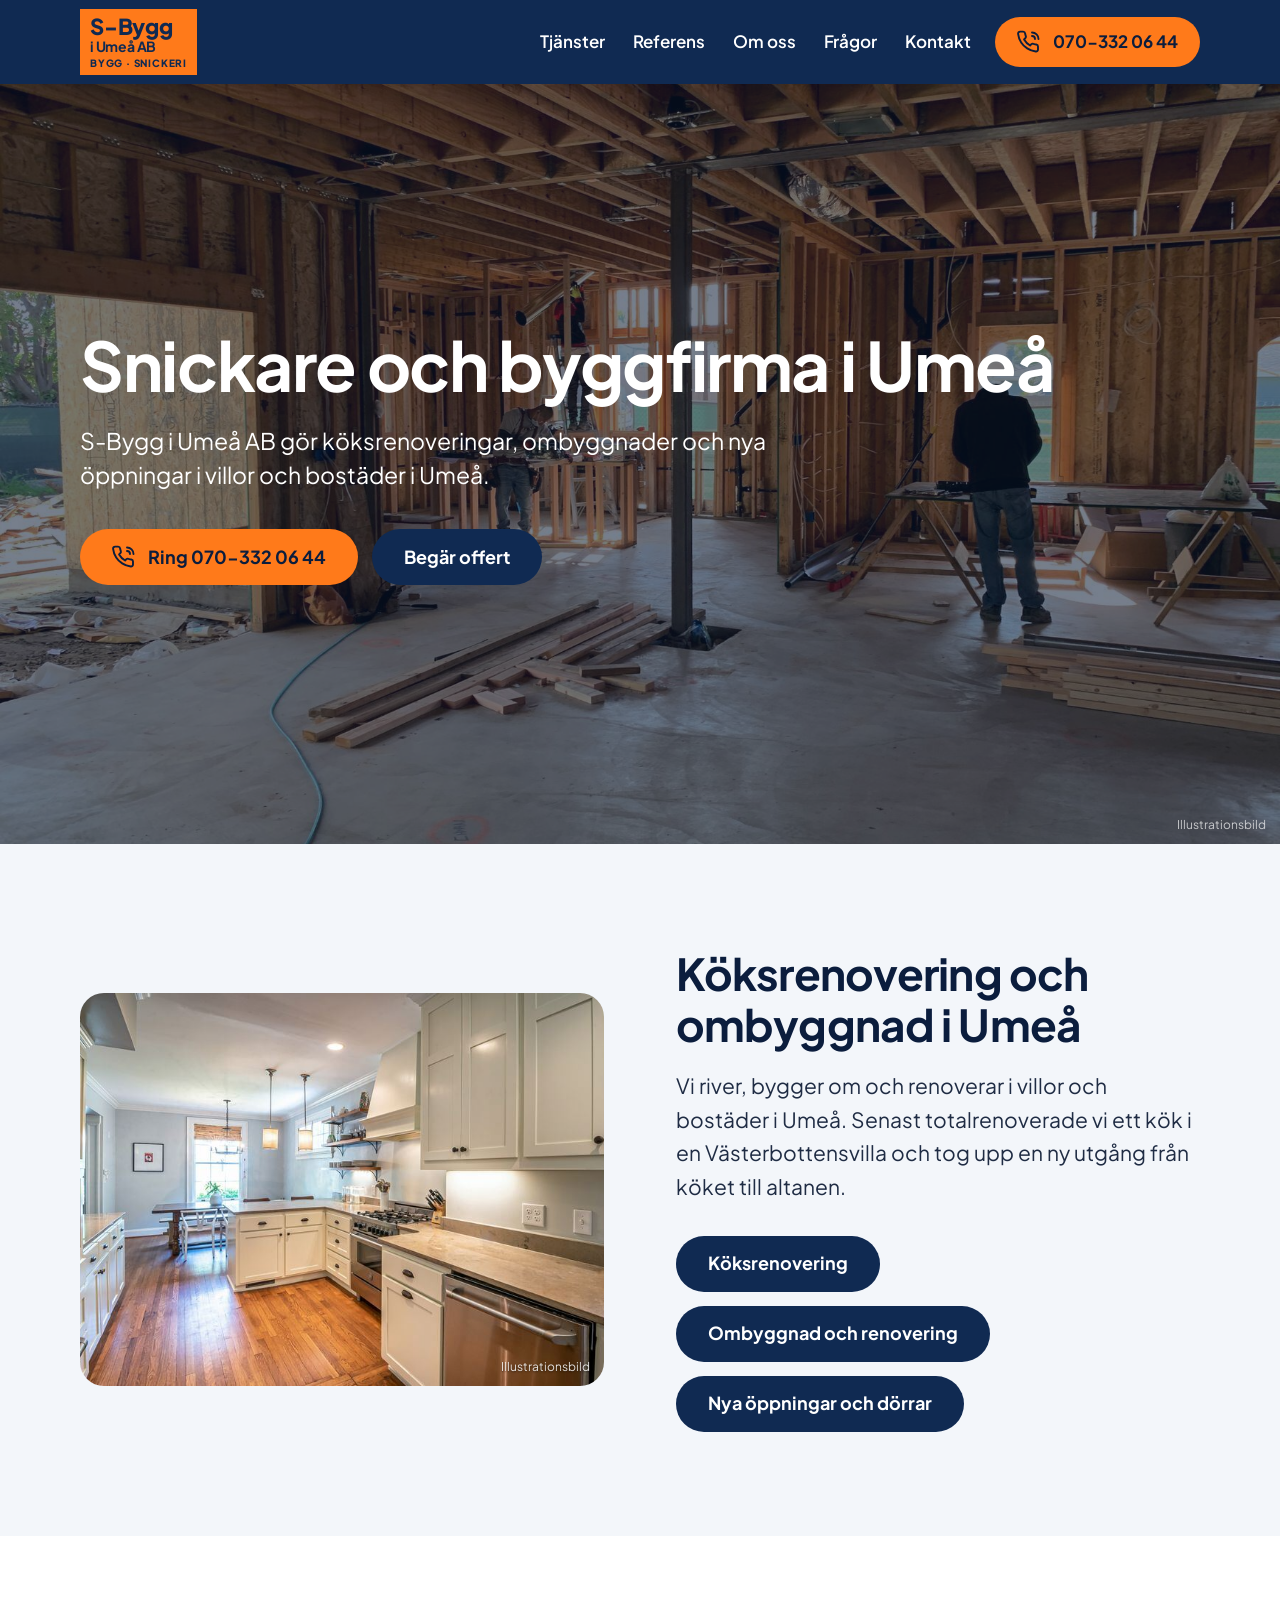
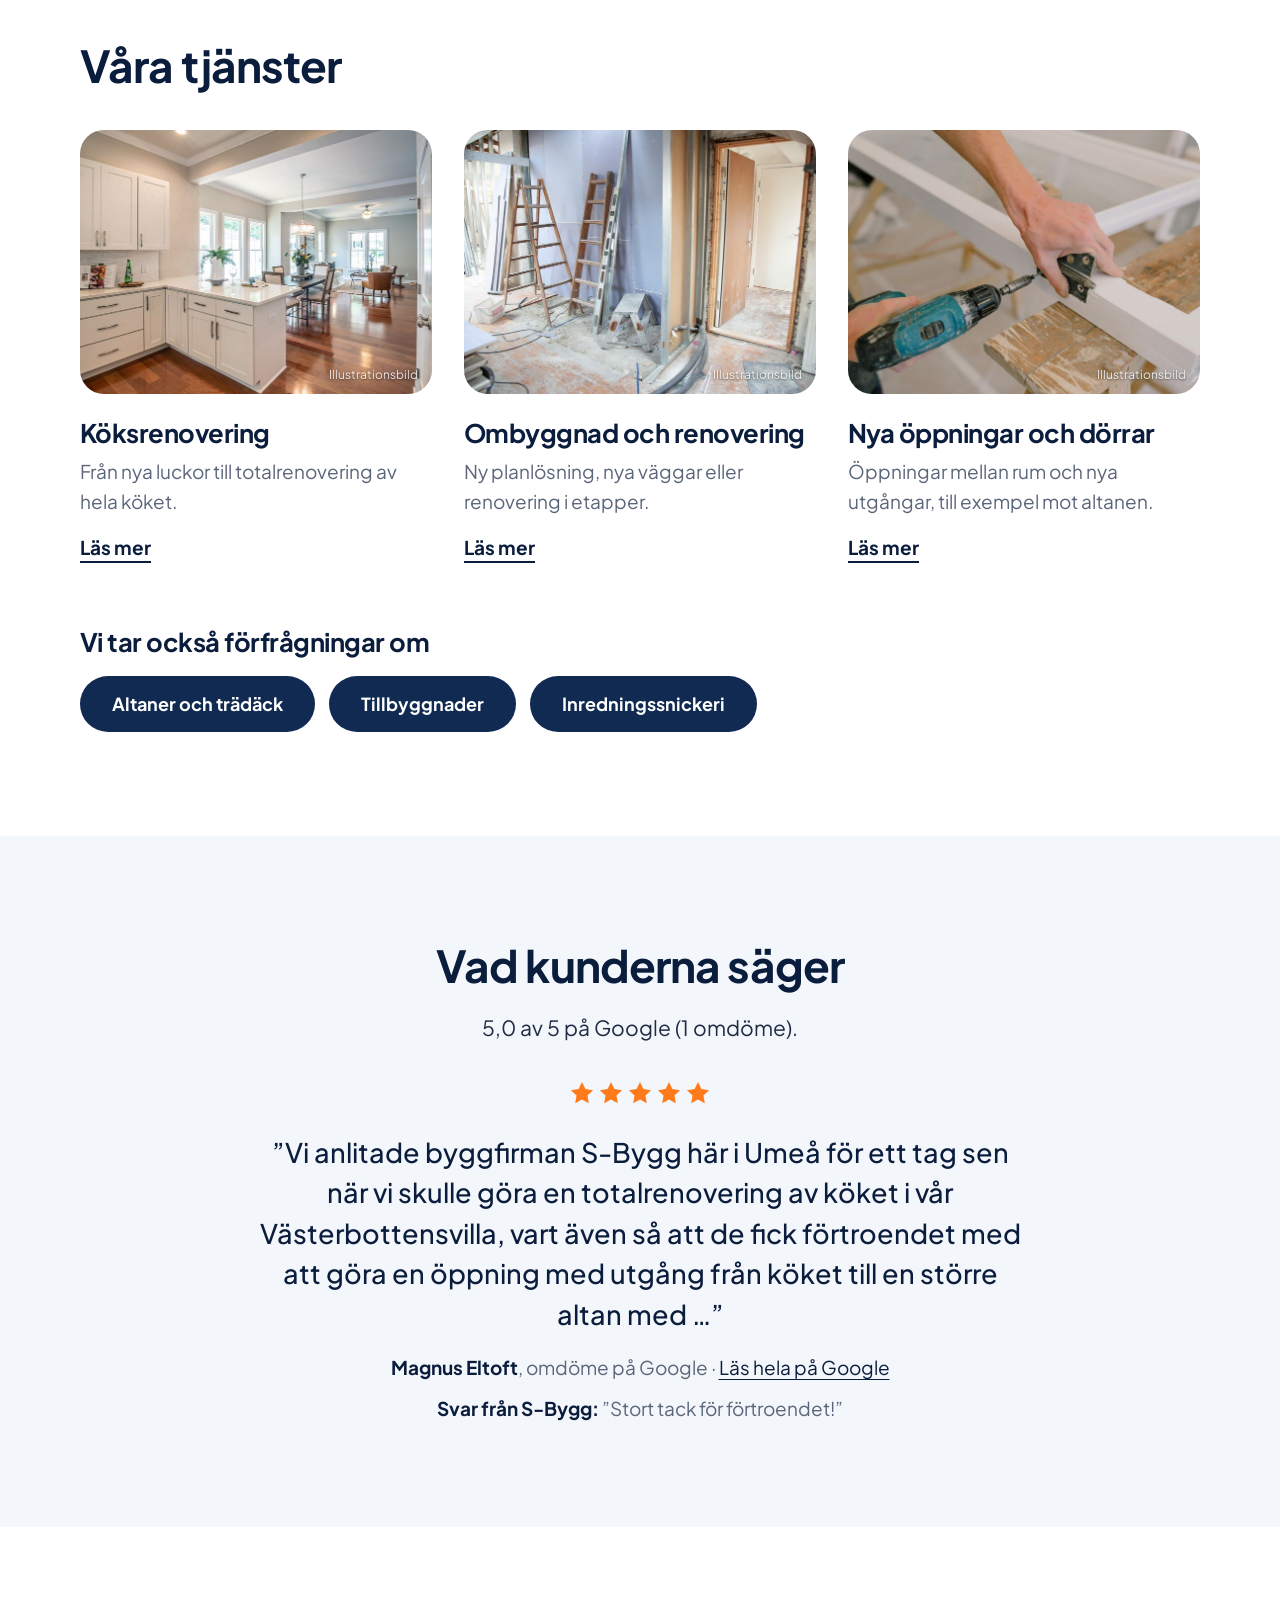
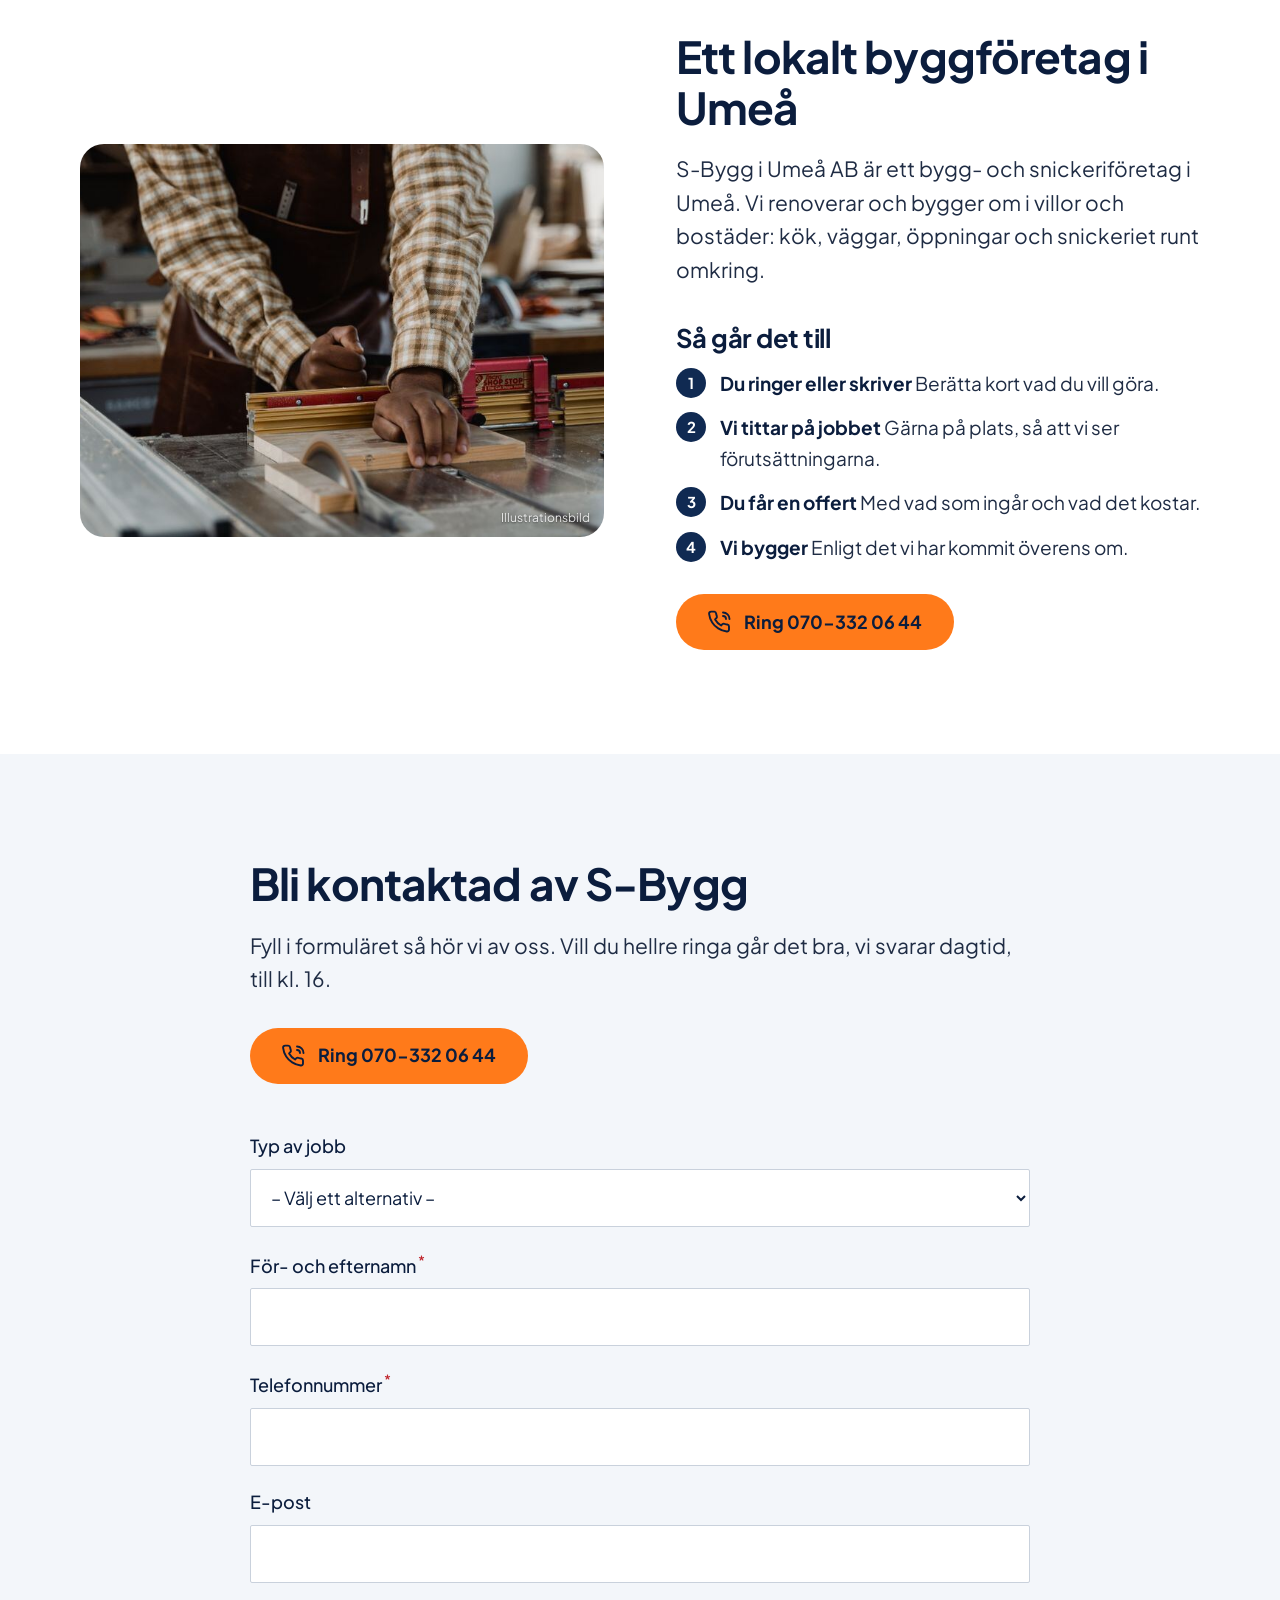
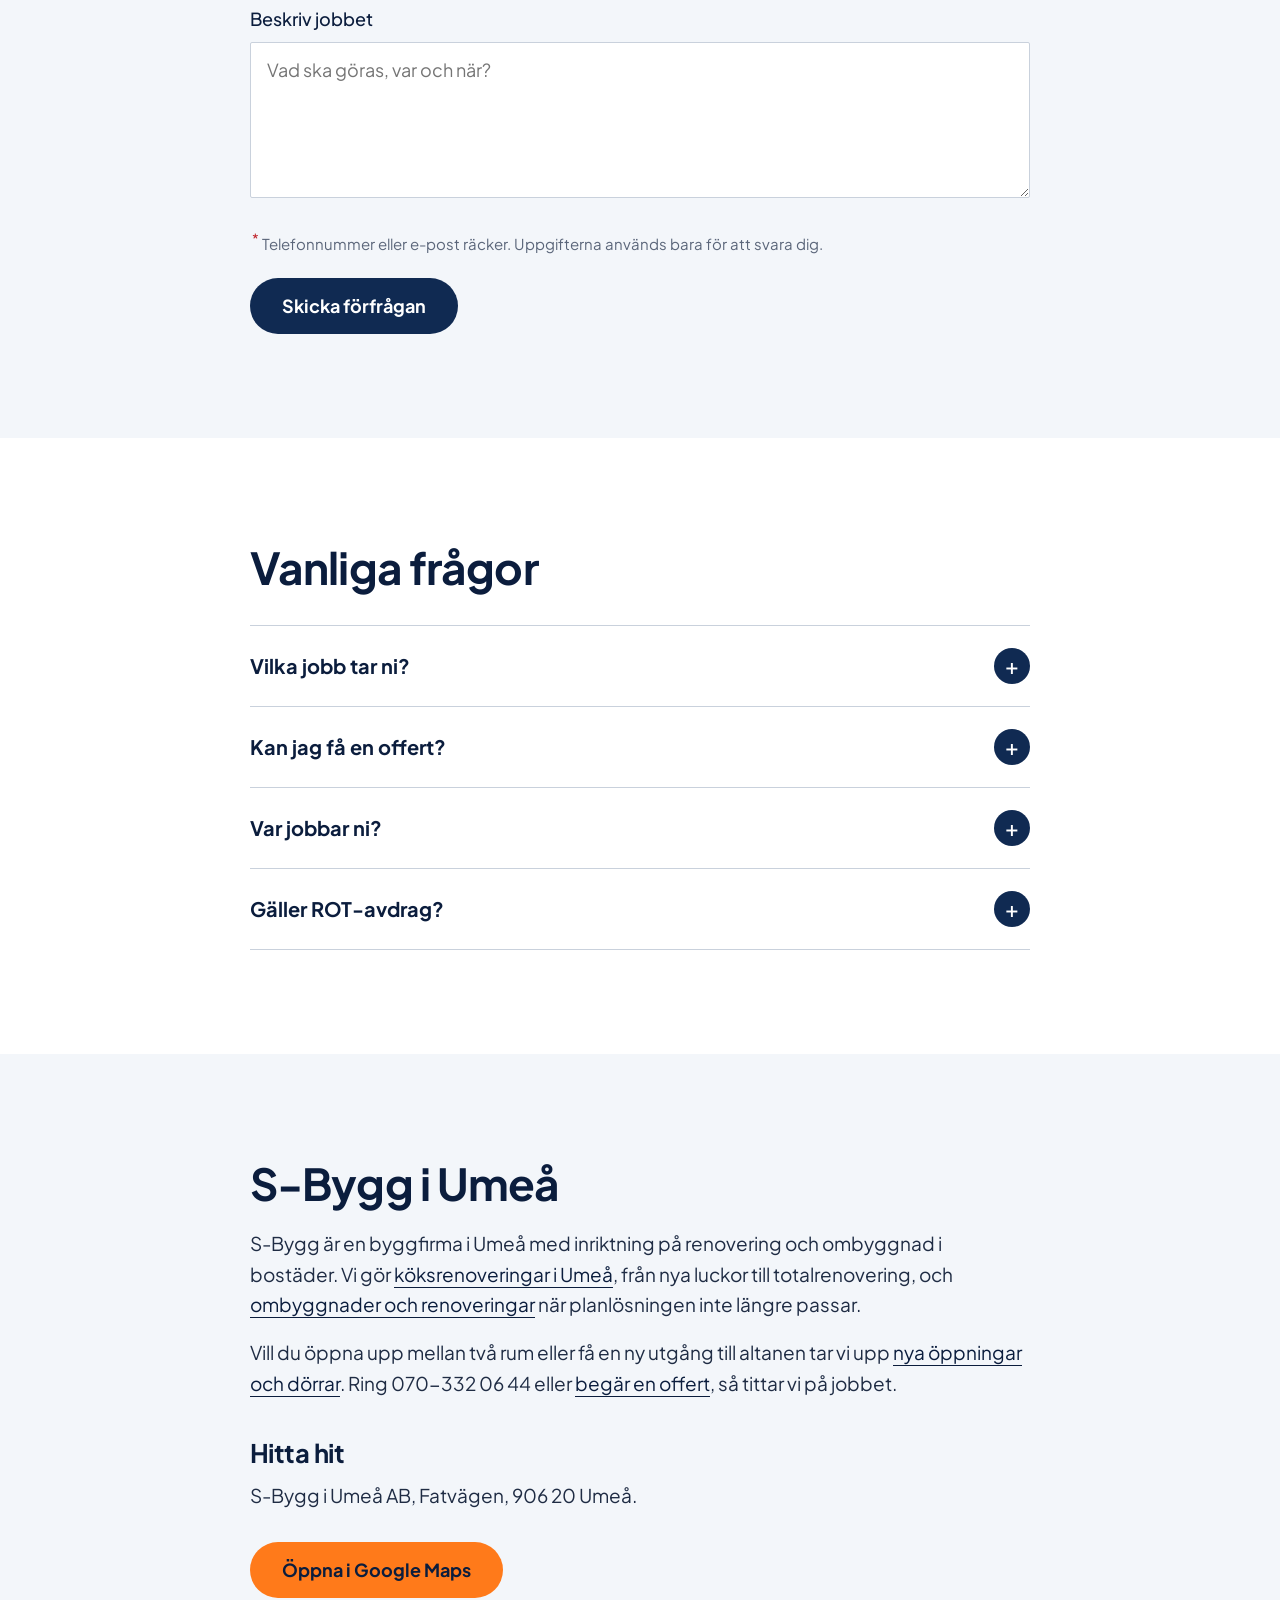
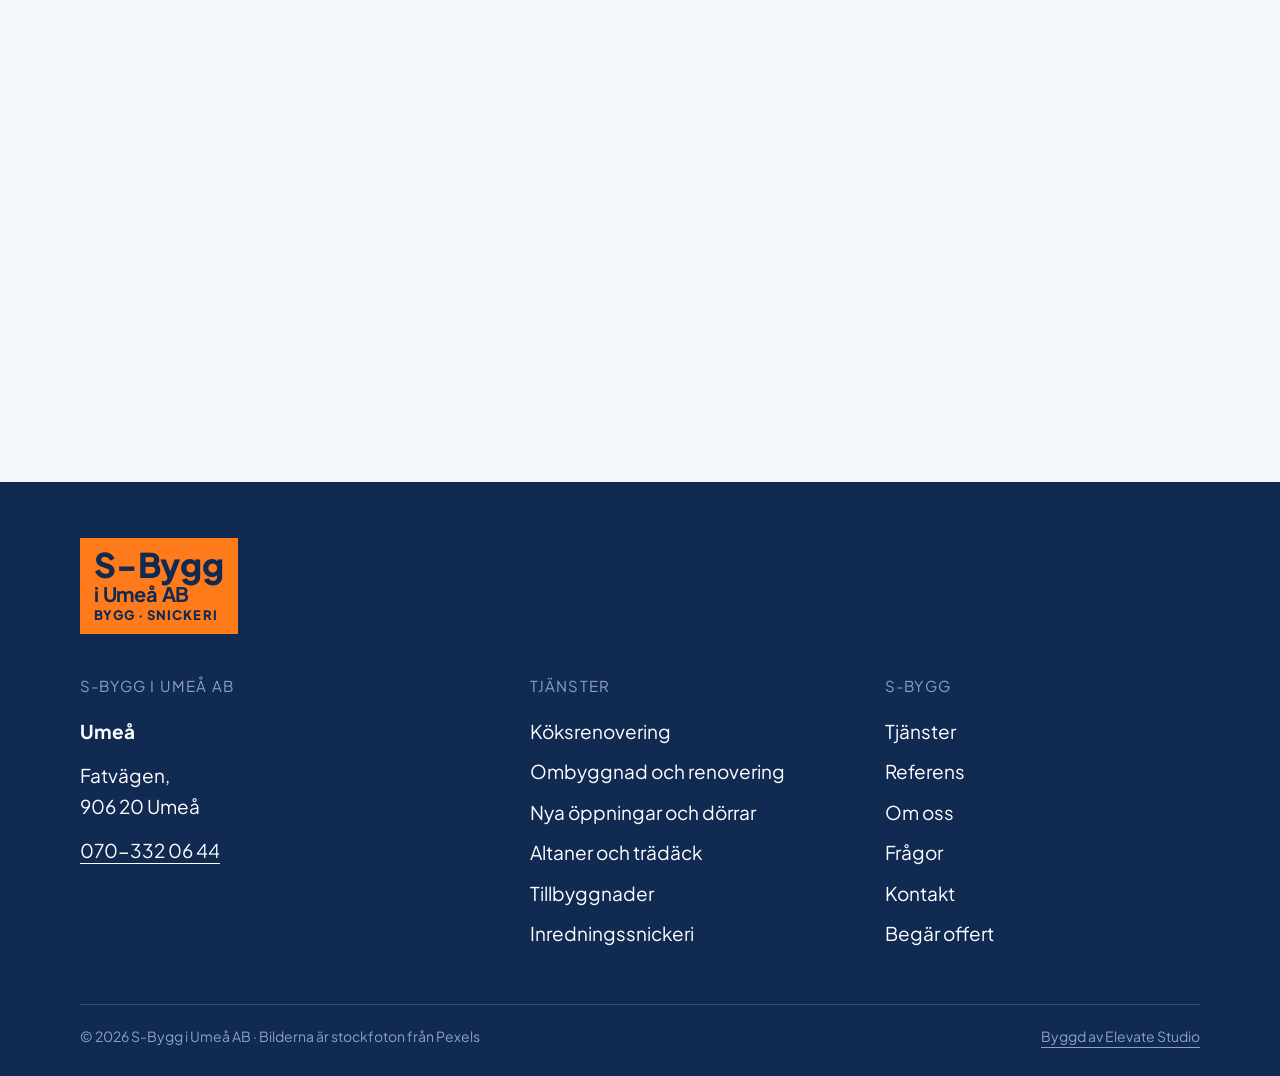
==== commit 11afab95: "Gör om S-Byggs sida i Svanström-stil Mörkblått och signalorange som varumärkesfärger, loggan som fär" ====
--- a/docs/index.html
+++ b/docs/index.html
@@ -12,94 +12,144 @@
 <meta property="og:title" content="Snickare i Umeå – kök, ombyggnad, renovering | S-Bygg i Umeå AB">
 <meta property="og:description" content="S-Bygg i Umeå AB gör köksrenoveringar, ombyggnader och nya öppningar i villor och bostäder i Umeå. Ring 070-332 06 44 eller begär offert.">
 <meta property="og:image" content="https://elevatestudio018.github.io/S-Bygg/img/hero-renovering.jpg">
-<meta name="theme-color" content="#141414">
+<meta name="theme-color" content="#102a52">
 <link rel="preconnect" href="https://fonts.googleapis.com"><link rel="preconnect" href="https://fonts.gstatic.com" crossorigin>
-<link rel="stylesheet" href="https://fonts.googleapis.com/css2?family=Archivo:wght@400;500;600;700;800&display=swap">
+<link rel="stylesheet" href="https://fonts.googleapis.com/css2?family=Plus+Jakarta+Sans:wght@400;500;600;700;800&display=swap">
 <link rel="stylesheet" href="assets/site.css">
-<link rel="icon" href="data:image/svg+xml,<svg xmlns='http://www.w3.org/2000/svg' viewBox='0 0 32 32'><rect width='32' height='32' fill='%23141414'/><text x='16' y='23.5' text-anchor='middle' font-family='Arial,sans-serif' font-weight='700' font-size='20' fill='%23ffffff'>S</text><rect x='0' y='28' width='32' height='4' fill='%23d2451e'/></svg>">
+<link rel="icon" href="data:image/svg+xml,<svg xmlns='http://www.w3.org/2000/svg' viewBox='0 0 32 32'><rect width='32' height='32' fill='%23ff7a1a'/><text x='16' y='23' text-anchor='middle' font-family='Arial,sans-serif' font-weight='800' font-size='20' fill='%23102a52'>S</text></svg>">
 <script type="application/ld+json">{"@context": "https://schema.org", "@type": "HomeAndConstructionBusiness", "name": "S-Bygg i Umeå AB", "url": "https://elevatestudio018.github.io/S-Bygg/", "telephone": "+46703320644", "image": "https://elevatestudio018.github.io/S-Bygg/img/hero-renovering.jpg", "address": {"@type": "PostalAddress", "streetAddress": "Fatvägen", "postalCode": "90620", "addressLocality": "Umeå", "addressCountry": "SE"}, "areaServed": {"@type": "City", "name": "Umeå"}}</script>
 </head>
 <body>
 <a class="skip" href="#main">Hoppa till innehållet</a>
 <header class="head">
   <div class="wrap bar">
-    <a class="logo" href="#top" aria-label="S-Bygg i Umeå AB, till startsidan"><span class="wm">S-Bygg<small>i Umeå AB</small></span></a>
-    <nav class="nav" aria-label="Huvudmeny"><a href="#tjanster">Tjänster</a><a href="#referens">Referens</a><a href="#om">Om oss</a><a href="#kontakt">Kontakt</a></nav>
-    <a class="tel" href="tel:+46703320644">070-332 06 44</a>
-    <a class="btn btn-go head-cta" href="#offert">Begär offert</a>
-    <button class="menu-btn" id="menuBtn" type="button" aria-expanded="false" aria-controls="menu">Meny</button>
+    <a class="logo" href="#top" aria-label="S-Bygg i Umeå AB, till startsidan"><span class="logo-block"><b>S-Bygg</b><span>i Umeå AB</span><small>BYGG · SNICKERI</small></span></a>
+    <nav class="nav" aria-label="Huvudmeny"><a href="#tjanster">Tjänster</a><a href="#referens">Referens</a><a href="#om-oss">Om oss</a><a href="#fragor">Frågor</a><a href="#kontakt">Kontakt</a></nav>
+    <a class="pill pill-go head-call" href="tel:+46703320644"><svg class="pi" viewBox="0 0 24 24" fill="none" stroke="currentColor" stroke-width="1.9" stroke-linecap="round" stroke-linejoin="round" aria-hidden="true"><path d="M21 16.5v3a2 2 0 0 1-2.2 2 19.8 19.8 0 0 1-8.6-3.1 19.5 19.5 0 0 1-6-6A19.8 19.8 0 0 1 1.1 3.8 2 2 0 0 1 3.1 1.6h3a2 2 0 0 1 2 1.7c.1 1 .4 1.9.7 2.8a2 2 0 0 1-.5 2.1L7.1 9.5a16 16 0 0 0 6 6l1.3-1.3a2 2 0 0 1 2.1-.4c.9.3 1.8.6 2.8.7a2 2 0 0 1 1.7 2z"/><path d="M15 2.5a6.5 6.5 0 0 1 6.5 6.5M15 6a3 3 0 0 1 3 3"/></svg><span>070-332 06 44</span></a>
+    <a class="round round-go head-round" href="tel:+46703320644" aria-label="Ring 070-332 06 44"><svg class="pi" viewBox="0 0 24 24" fill="none" stroke="currentColor" stroke-width="1.9" stroke-linecap="round" stroke-linejoin="round" aria-hidden="true"><path d="M21 16.5v3a2 2 0 0 1-2.2 2 19.8 19.8 0 0 1-8.6-3.1 19.5 19.5 0 0 1-6-6A19.8 19.8 0 0 1 1.1 3.8 2 2 0 0 1 3.1 1.6h3a2 2 0 0 1 2 1.7c.1 1 .4 1.9.7 2.8a2 2 0 0 1-.5 2.1L7.1 9.5a16 16 0 0 0 6 6l1.3-1.3a2 2 0 0 1 2.1-.4c.9.3 1.8.6 2.8.7a2 2 0 0 1 1.7 2z"/><path d="M15 2.5a6.5 6.5 0 0 1 6.5 6.5M15 6a3 3 0 0 1 3 3"/></svg></a>
+    <button class="burger" id="menuBtn" type="button" aria-expanded="false" aria-controls="menu" aria-label="Meny"><span></span><span></span></button>
   </div>
   <nav class="menu" id="menu" aria-label="Meny" hidden>
-    <ul class="wrap"><li><a href="#tjanster">Tjänster</a></li><li><a href="#referens">Referens</a></li><li><a href="#om">Om oss</a></li><li><a href="#kontakt">Kontakt</a></li><li><a href="tel:+46703320644">Ring 070-332 06 44</a></li></ul>
+    <div class="wrap">
+      <ul class="menu-main"><li><a href="#tjanster">Tjänster</a></li><li><a href="#referens">Referens</a></li><li><a href="#om-oss">Om oss</a></li><li><a href="#fragor">Frågor</a></li><li><a href="#kontakt">Kontakt</a></li></ul>
+      <p class="menu-h">Tjänster</p><ul class="menu-svc"><li><a href="tjanst-kok.html">Köksrenovering</a></li><li><a href="tjanst-ombyggnad.html">Ombyggnad och renovering</a></li><li><a href="tjanst-oppningar.html">Nya öppningar och dörrar</a></li><li><a href="tjanst-altan.html">Altaner och trädäck</a></li><li><a href="tjanst-tillbyggnad.html">Tillbyggnader</a></li><li><a href="tjanst-inredning.html">Inredningssnickeri</a></li></ul>
+      <a class="pill pill-go " href="tel:+46703320644"><svg class="pi" viewBox="0 0 24 24" fill="none" stroke="currentColor" stroke-width="1.9" stroke-linecap="round" stroke-linejoin="round" aria-hidden="true"><path d="M21 16.5v3a2 2 0 0 1-2.2 2 19.8 19.8 0 0 1-8.6-3.1 19.5 19.5 0 0 1-6-6A19.8 19.8 0 0 1 1.1 3.8 2 2 0 0 1 3.1 1.6h3a2 2 0 0 1 2 1.7c.1 1 .4 1.9.7 2.8a2 2 0 0 1-.5 2.1L7.1 9.5a16 16 0 0 0 6 6l1.3-1.3a2 2 0 0 1 2.1-.4c.9.3 1.8.6 2.8.7a2 2 0 0 1 1.7 2z"/><path d="M15 2.5a6.5 6.5 0 0 1 6.5 6.5M15 6a3 3 0 0 1 3 3"/></svg><span>Ring 070-332 06 44</span></a>
+    </div>
   </nav>
 </header>
 <main id="main">
 <section class="hero" id="top" aria-labelledby="hero-h">
   <div class="hero-ph"><img src="img/hero-renovering.jpg" srcset="img/hero-renovering-s.jpg 800w, img/hero-renovering.jpg 1800w" sizes="100vw" alt="Snickare i ett hus under ombyggnad" fetchpriority="high" decoding="async" style="object-position:50% 45%"></div>
   <div class="wrap hero-in">
-    <h1 id="hero-h">Snickare i Umeå</h1>
-    <p>Köksrenoveringar, ombyggnader och nya öppningar i villor och bostäder.</p>
-    <p class="hero-btns"><a class="btn btn-go" href="#offert">Begär offert</a><a class="btn btn-ghost" href="tel:+46703320644">Ring 070-332 06 44</a></p>
-    <a class="hero-rate" href="#referens"><span class="stars" role="img" aria-label="5 av 5 stjärnor"><svg viewBox="0 0 20 20" aria-hidden="true"><path d="m10 1.6 2.6 5.4 5.9.8-4.3 4.1 1 5.9L10 15l-5.2 2.8 1-5.9L1.5 7.8l5.9-.8z"/></svg><svg viewBox="0 0 20 20" aria-hidden="true"><path d="m10 1.6 2.6 5.4 5.9.8-4.3 4.1 1 5.9L10 15l-5.2 2.8 1-5.9L1.5 7.8l5.9-.8z"/></svg><svg viewBox="0 0 20 20" aria-hidden="true"><path d="m10 1.6 2.6 5.4 5.9.8-4.3 4.1 1 5.9L10 15l-5.2 2.8 1-5.9L1.5 7.8l5.9-.8z"/></svg><svg viewBox="0 0 20 20" aria-hidden="true"><path d="m10 1.6 2.6 5.4 5.9.8-4.3 4.1 1 5.9L10 15l-5.2 2.8 1-5.9L1.5 7.8l5.9-.8z"/></svg><svg viewBox="0 0 20 20" aria-hidden="true"><path d="m10 1.6 2.6 5.4 5.9.8-4.3 4.1 1 5.9L10 15l-5.2 2.8 1-5.9L1.5 7.8l5.9-.8z"/></svg></span> 5,0 på Google</a>
+    <h1 id="hero-h">Snickare och byggfirma i Umeå</h1>
+    <p>S-Bygg i Umeå AB gör köksrenoveringar, ombyggnader och nya öppningar i villor och bostäder i Umeå.</p>
+    <div class="btns"><a class="pill pill-go " href="tel:+46703320644"><svg class="pi" viewBox="0 0 24 24" fill="none" stroke="currentColor" stroke-width="1.9" stroke-linecap="round" stroke-linejoin="round" aria-hidden="true"><path d="M21 16.5v3a2 2 0 0 1-2.2 2 19.8 19.8 0 0 1-8.6-3.1 19.5 19.5 0 0 1-6-6A19.8 19.8 0 0 1 1.1 3.8 2 2 0 0 1 3.1 1.6h3a2 2 0 0 1 2 1.7c.1 1 .4 1.9.7 2.8a2 2 0 0 1-.5 2.1L7.1 9.5a16 16 0 0 0 6 6l1.3-1.3a2 2 0 0 1 2.1-.4c.9.3 1.8.6 2.8.7a2 2 0 0 1 1.7 2z"/><path d="M15 2.5a6.5 6.5 0 0 1 6.5 6.5M15 6a3 3 0 0 1 3 3"/></svg><span>Ring 070-332 06 44</span></a><a class="pill pill-blue" href="#offert">Begär offert</a></div>
   </div>
   <span class="hero-note">Illustrationsbild</span>
 </section>
-<section class="sec " id="tjanster" aria-labelledby="tjanster-h"><div class="wrap cols"><h2 id="tjanster-h">Tjänster</h2><div class="body"><ul class="rows"><li><a class="row" href="tjanst-kok.html"><span class="row-ph"><img src="img/kok.jpg" srcset="img/kok-s.jpg 800w, img/kok.jpg 1800w" sizes="160px" alt="" loading="lazy" decoding="async" style="object-position:50% 55%"></span><span class="row-t"><b>Köksrenovering</b><span>Från nya luckor till totalrenovering av hela köket.</span></span><svg class="arr" viewBox="0 0 24 24" fill="none" stroke="currentColor" stroke-width="1.8" aria-hidden="true"><path d="M4 12h15M13 6l6 6-6 6"/></svg></a></li><li><a class="row" href="tjanst-ombyggnad.html"><span class="row-ph"><img src="img/ombyggnad.jpg" srcset="img/ombyggnad-s.jpg 800w, img/ombyggnad.jpg 1800w" sizes="160px" alt="" loading="lazy" decoding="async" style="object-position:50% 50%"></span><span class="row-t"><b>Ombyggnad och renovering</b><span>Ny planlösning, nya väggar eller renovering i etapper.</span></span><svg class="arr" viewBox="0 0 24 24" fill="none" stroke="currentColor" stroke-width="1.8" aria-hidden="true"><path d="M4 12h15M13 6l6 6-6 6"/></svg></a></li><li><a class="row" href="tjanst-oppningar.html"><span class="row-ph"><img src="img/dorr.jpg" srcset="img/dorr-s.jpg 800w, img/dorr.jpg 1800w" sizes="160px" alt="" loading="lazy" decoding="async" style="object-position:50% 45%"></span><span class="row-t"><b>Nya öppningar och dörrar</b><span>Öppningar mellan rum och nya utgångar, till exempel mot altanen.</span></span><svg class="arr" viewBox="0 0 24 24" fill="none" stroke="currentColor" stroke-width="1.8" aria-hidden="true"><path d="M4 12h15M13 6l6 6-6 6"/></svg></a></li></ul>
-<p class="also">Fråga oss också om <a href="tjanst-altan.html">Altaner och trädäck</a>, <a href="tjanst-tillbyggnad.html">tillbyggnader</a>, <a href="tjanst-inredning.html">inredningssnickeri</a>.</p></div></div></section>
-<section class="sec " id="referens" aria-labelledby="referens-h"><div class="wrap cols"><h2 id="referens-h">Referens</h2><div class="body"><figure class="ref-ph"><img src="img/kok-2.jpg" srcset="img/kok-2-s.jpg 800w, img/kok-2.jpg 1800w" sizes="(min-width: 960px) 66vw, 100vw" alt="Ljust kök med köksö och trägolv" loading="lazy" decoding="async" style="object-position:50% 50%"><figcaption>Illustrationsbild, inte från projektet.</figcaption></figure>
-<h3>Kök i Västerbottensvilla, Umeå</h3>
-<p class="ref-txt">Totalrenovering av köket och en ny öppning med utgång från köket till en större altan.</p>
-<figure class="review"><span class="stars" role="img" aria-label="5 av 5 stjärnor"><svg viewBox="0 0 20 20" aria-hidden="true"><path d="m10 1.6 2.6 5.4 5.9.8-4.3 4.1 1 5.9L10 15l-5.2 2.8 1-5.9L1.5 7.8l5.9-.8z"/></svg><svg viewBox="0 0 20 20" aria-hidden="true"><path d="m10 1.6 2.6 5.4 5.9.8-4.3 4.1 1 5.9L10 15l-5.2 2.8 1-5.9L1.5 7.8l5.9-.8z"/></svg><svg viewBox="0 0 20 20" aria-hidden="true"><path d="m10 1.6 2.6 5.4 5.9.8-4.3 4.1 1 5.9L10 15l-5.2 2.8 1-5.9L1.5 7.8l5.9-.8z"/></svg><svg viewBox="0 0 20 20" aria-hidden="true"><path d="m10 1.6 2.6 5.4 5.9.8-4.3 4.1 1 5.9L10 15l-5.2 2.8 1-5.9L1.5 7.8l5.9-.8z"/></svg><svg viewBox="0 0 20 20" aria-hidden="true"><path d="m10 1.6 2.6 5.4 5.9.8-4.3 4.1 1 5.9L10 15l-5.2 2.8 1-5.9L1.5 7.8l5.9-.8z"/></svg></span><blockquote><p>”Vi anlitade byggfirman S-Bygg här i Umeå för ett tag sen när vi skulle göra en totalrenovering av köket i vår Västerbottensvilla, vart även så att de fick förtroendet med att göra en öppning med utgång från köket till en större altan med …”</p></blockquote><figcaption>Magnus Eltoft, Google · <a href="https://www.google.com/maps/search/?api=1&query=S-Bygg+i+Ume%C3%A5+AB%2C+Fatv%C3%A4gen%2C+906+20+Ume%C3%A5" target="_blank" rel="noopener">Läs hela omdömet på Google</a></figcaption><p class="reply"><b>S-Bygg svarade:</b> ”Stort tack för förtroendet!”</p></figure>
-<p class="rating"><span class="stars" role="img" aria-label="5 av 5 stjärnor"><svg viewBox="0 0 20 20" aria-hidden="true"><path d="m10 1.6 2.6 5.4 5.9.8-4.3 4.1 1 5.9L10 15l-5.2 2.8 1-5.9L1.5 7.8l5.9-.8z"/></svg><svg viewBox="0 0 20 20" aria-hidden="true"><path d="m10 1.6 2.6 5.4 5.9.8-4.3 4.1 1 5.9L10 15l-5.2 2.8 1-5.9L1.5 7.8l5.9-.8z"/></svg><svg viewBox="0 0 20 20" aria-hidden="true"><path d="m10 1.6 2.6 5.4 5.9.8-4.3 4.1 1 5.9L10 15l-5.2 2.8 1-5.9L1.5 7.8l5.9-.8z"/></svg><svg viewBox="0 0 20 20" aria-hidden="true"><path d="m10 1.6 2.6 5.4 5.9.8-4.3 4.1 1 5.9L10 15l-5.2 2.8 1-5.9L1.5 7.8l5.9-.8z"/></svg><svg viewBox="0 0 20 20" aria-hidden="true"><path d="m10 1.6 2.6 5.4 5.9.8-4.3 4.1 1 5.9L10 15l-5.2 2.8 1-5.9L1.5 7.8l5.9-.8z"/></svg></span> 5,0 av 5 på Google (1 omdöme)</p></div></div></section>
-<section class="sec " id="om" aria-labelledby="om-h"><div class="wrap cols"><h2 id="om-h">Om oss</h2><div class="body"><div class="om">
-  <div>
-    <p class="big">S-Bygg i Umeå AB är ett bygg- och snickeriföretag i Umeå. Vi renoverar och bygger om i villor och bostäder: kök, väggar, öppningar och snickeriet runt omkring.</p>
-    <h3>Så går det till</h3>
-    <ol class="steps"><li><b>Du ringer eller skriver</b><span>Berätta kort vad du vill göra.</span></li><li><b>Vi tittar på jobbet</b><span>Gärna på plats, så att vi ser förutsättningarna.</span></li><li><b>Du får en offert</b><span>Med vad som ingår och vad det kostar.</span></li><li><b>Vi bygger</b><span>Enligt det vi har kommit överens om.</span></li></ol>
+
+<section class="sec tint" aria-labelledby="intro-h">
+  <div class="wrap split">
+    <figure class="ph"><img src="img/kok-2.jpg" srcset="img/kok-2-s.jpg 800w, img/kok-2.jpg 1800w" sizes="(min-width: 960px) 50vw, 100vw" alt="Ljust kök med köksö och trägolv" loading="lazy" decoding="async" style="object-position:50% 50%"><figcaption>Illustrationsbild</figcaption></figure>
+    <div>
+      <h2 id="intro-h">Köksrenovering och ombyggnad i Umeå</h2>
+      <p class="lead">Vi river, bygger om och renoverar i villor och bostäder i Umeå. Senast totalrenoverade vi ett kök i en Västerbottensvilla och tog upp en ny utgång från köket till altanen.</p>
+      <div class="btns"><a class="pill pill-blue" href="tjanst-kok.html">Köksrenovering</a> <a class="pill pill-blue" href="tjanst-ombyggnad.html">Ombyggnad och renovering</a> <a class="pill pill-blue" href="tjanst-oppningar.html">Nya öppningar och dörrar</a></div>
+    </div>
   </div>
-  <figure><img src="img/snickeri.jpg" srcset="img/snickeri-s.jpg 800w, img/snickeri.jpg 1800w" sizes="(min-width: 960px) 33vw, 100vw" alt="Snickare sågar till en träbit i verkstaden" loading="lazy" decoding="async" style="object-position:50% 50%"><figcaption>Illustrationsbild.</figcaption></figure>
-</div></div></div></section>
-<section class="sec " id="fragor" aria-labelledby="fragor-h"><div class="wrap cols"><h2 id="fragor-h">Vanliga frågor</h2><div class="body"><div class="faq"><details><summary>Vilka jobb tar ni?</summary><p>Köksrenoveringar, ombyggnader och nya öppningar i bostäder har vi gjort. Fråga gärna om andra snickeri- och byggjobb också.</p></details><details><summary>Kan jag få en offert?</summary><p>Ja. Fyll i <a href="#offert">formuläret</a> eller ring <a href="tel:+46703320644">070-332 06 44</a>. Oftast behöver vi se huset innan vi kan ge ett pris som håller.</p></details><details><summary>Var jobbar ni?</summary><p>Vi utgår från Umeå. Ligger jobbet utanför stan, säg var, så svarar vi om vi kan ta det.</p></details><details><summary>Gäller ROT-avdrag?</summary><p>ROT-avdraget gäller arbetskostnaden för många renoveringar och ombyggnader i bostäder. Vi går igenom vad som gäller för ditt jobb i offerten.</p></details></div></div></div></section>
-<section class="sec dark" id="kontakt" aria-labelledby="kontakt-h"><div class="wrap cols"><h2 id="kontakt-h">Kontakt</h2><div class="body"><div class="kontakt">
-  <div>
-    <a class="phone" href="tel:+46703320644">070-332 06 44</a>
-    <dl class="facts"><div><dt>Adress</dt><dd>Fatvägen, 906 20 Umeå</dd></div><div><dt>Tider</dt><dd>Dagtid, till kl. 16</dd></div></dl>
+</section>
+
+<section class="sec" id="tjanster" aria-labelledby="tj-h">
+  <div class="wrap">
+    <h2 id="tj-h">Våra tjänster</h2>
+    <ul class="cards"><li class="card"><a href="tjanst-kok.html"><figure class="ph"><img src="img/kok.jpg" srcset="img/kok-s.jpg 800w, img/kok.jpg 1800w" sizes="(min-width: 960px) 33vw, 100vw" alt="Ljust kök med vita luckor och trägolv" loading="lazy" decoding="async" style="object-position:50% 55%"><figcaption>Illustrationsbild</figcaption></figure><h3>Köksrenovering</h3><p>Från nya luckor till totalrenovering av hela köket.</p><span class="more">Läs mer</span></a></li><li class="card"><a href="tjanst-ombyggnad.html"><figure class="ph"><img src="img/ombyggnad.jpg" srcset="img/ombyggnad-s.jpg 800w, img/ombyggnad.jpg 1800w" sizes="(min-width: 960px) 33vw, 100vw" alt="Rum under renovering med stegar och verktyg" loading="lazy" decoding="async" style="object-position:50% 50%"><figcaption>Illustrationsbild</figcaption></figure><h3>Ombyggnad och renovering</h3><p>Ny planlösning, nya väggar eller renovering i etapper.</p><span class="more">Läs mer</span></a></li><li class="card"><a href="tjanst-oppningar.html"><figure class="ph"><img src="img/dorr.jpg" srcset="img/dorr-s.jpg 800w, img/dorr.jpg 1800w" sizes="(min-width: 960px) 33vw, 100vw" alt="Snickare skruvar fast ett gångjärn i en dörrkarm" loading="lazy" decoding="async" style="object-position:50% 45%"><figcaption>Illustrationsbild</figcaption></figure><h3>Nya öppningar och dörrar</h3><p>Öppningar mellan rum och nya utgångar, till exempel mot altanen.</p><span class="more">Läs mer</span></a></li></ul>
+    <h3 class="also-h">Vi tar också förfrågningar om</h3>
+    <div class="btns"><a class="pill pill-blue" href="tjanst-altan.html">Altaner och trädäck</a><a class="pill pill-blue" href="tjanst-tillbyggnad.html">Tillbyggnader</a><a class="pill pill-blue" href="tjanst-inredning.html">Inredningssnickeri</a></div>
   </div>
-  <div id="offert"><h3>Begär offert</h3><form class="form" id="qform" novalidate data-endpoint="https://formsubmit.co/ajax/elevate.studio018@gmail.com">
-  <div class="f2">
-    <p class="field"><label for="f-namn">Namn</label><input id="f-namn" name="Namn" autocomplete="name" required><span class="err" id="e-namn" hidden>Skriv ditt namn.</span></p>
-    <p class="field"><label for="f-tel">Telefon</label><input id="f-tel" name="Telefon" type="tel" autocomplete="tel"><span class="err" id="e-tel" hidden>Skriv telefon eller e-post.</span></p>
+</section>
+
+<section class="sec tint" id="referens" aria-labelledby="ref-h">
+  <div class="wrap narrow center">
+    <h2 id="ref-h">Vad kunderna säger</h2>
+    <p class="lead">5,0 av 5 på Google (1 omdöme).</p>
+    <figure class="review center"><span class="stars" role="img" aria-label="5 av 5 stjärnor"><svg viewBox="0 0 20 20" aria-hidden="true"><path d="m10 1.6 2.6 5.4 5.9.8-4.3 4.1 1 5.9L10 15l-5.2 2.8 1-5.9L1.5 7.8l5.9-.8z"/></svg><svg viewBox="0 0 20 20" aria-hidden="true"><path d="m10 1.6 2.6 5.4 5.9.8-4.3 4.1 1 5.9L10 15l-5.2 2.8 1-5.9L1.5 7.8l5.9-.8z"/></svg><svg viewBox="0 0 20 20" aria-hidden="true"><path d="m10 1.6 2.6 5.4 5.9.8-4.3 4.1 1 5.9L10 15l-5.2 2.8 1-5.9L1.5 7.8l5.9-.8z"/></svg><svg viewBox="0 0 20 20" aria-hidden="true"><path d="m10 1.6 2.6 5.4 5.9.8-4.3 4.1 1 5.9L10 15l-5.2 2.8 1-5.9L1.5 7.8l5.9-.8z"/></svg><svg viewBox="0 0 20 20" aria-hidden="true"><path d="m10 1.6 2.6 5.4 5.9.8-4.3 4.1 1 5.9L10 15l-5.2 2.8 1-5.9L1.5 7.8l5.9-.8z"/></svg></span><blockquote><p>”Vi anlitade byggfirman S-Bygg här i Umeå för ett tag sen när vi skulle göra en totalrenovering av köket i vår Västerbottensvilla, vart även så att de fick förtroendet med att göra en öppning med utgång från köket till en större altan med …”</p></blockquote><figcaption><b>Magnus Eltoft</b>, omdöme på Google · <a href="https://www.google.com/maps/search/?api=1&query=S-Bygg+i+Ume%C3%A5+AB%2C+Fatv%C3%A4gen%2C+906+20+Ume%C3%A5" target="_blank" rel="noopener">Läs hela på Google</a></figcaption><p class="reply"><b>Svar från S-Bygg:</b> ”Stort tack för förtroendet!”</p></figure>
   </div>
-  <div class="f2">
-    <p class="field"><label for="f-epost">E-post</label><input id="f-epost" name="E-post" type="email" autocomplete="email"><span class="err" id="e-epost" hidden>Kontrollera e-postadressen.</span></p>
-    <p class="field"><label for="f-typ">Typ av jobb</label><select id="f-typ" name="Typ av byggprojekt"><option value="">Välj</option><option>Köksrenovering</option><option>Ombyggnad och renovering</option><option>Nya öppningar och dörrar</option><option>Altaner och trädäck</option><option>Tillbyggnader</option><option>Inredningssnickeri</option><option>Annat</option></select></p>
+</section>
+
+<section class="sec" id="om-oss" aria-labelledby="om-h">
+  <div class="wrap split">
+    <figure class="ph"><img src="img/snickeri.jpg" srcset="img/snickeri-s.jpg 800w, img/snickeri.jpg 1800w" sizes="(min-width: 960px) 50vw, 100vw" alt="Snickare sågar till en träbit i verkstaden" loading="lazy" decoding="async" style="object-position:50% 50%"><figcaption>Illustrationsbild</figcaption></figure>
+    <div>
+      <h2 id="om-h">Ett lokalt byggföretag i Umeå</h2>
+      <p class="lead">S-Bygg i Umeå AB är ett bygg- och snickeriföretag i Umeå. Vi renoverar och bygger om i villor och bostäder: kök, väggar, öppningar och snickeriet runt omkring.</p>
+      <h3>Så går det till</h3>
+      <ol class="steps"><li><b>Du ringer eller skriver</b> Berätta kort vad du vill göra.</li><li><b>Vi tittar på jobbet</b> Gärna på plats, så att vi ser förutsättningarna.</li><li><b>Du får en offert</b> Med vad som ingår och vad det kostar.</li><li><b>Vi bygger</b> Enligt det vi har kommit överens om.</li></ol>
+      <div class="btns"><a class="pill pill-go " href="tel:+46703320644"><svg class="pi" viewBox="0 0 24 24" fill="none" stroke="currentColor" stroke-width="1.9" stroke-linecap="round" stroke-linejoin="round" aria-hidden="true"><path d="M21 16.5v3a2 2 0 0 1-2.2 2 19.8 19.8 0 0 1-8.6-3.1 19.5 19.5 0 0 1-6-6A19.8 19.8 0 0 1 1.1 3.8 2 2 0 0 1 3.1 1.6h3a2 2 0 0 1 2 1.7c.1 1 .4 1.9.7 2.8a2 2 0 0 1-.5 2.1L7.1 9.5a16 16 0 0 0 6 6l1.3-1.3a2 2 0 0 1 2.1-.4c.9.3 1.8.6 2.8.7a2 2 0 0 1 1.7 2z"/><path d="M15 2.5a6.5 6.5 0 0 1 6.5 6.5M15 6a3 3 0 0 1 3 3"/></svg><span>Ring 070-332 06 44</span></a></div>
+    </div>
   </div>
+</section>
+
+<section class="sec tint" id="kontakt" aria-labelledby="kt-h">
+  <div class="wrap narrow">
+    <h2 id="kt-h">Bli kontaktad av S-Bygg</h2>
+    <p class="lead">Fyll i formuläret så hör vi av oss. Vill du hellre ringa går det bra, vi svarar dagtid, till kl. 16.</p>
+    <div class="btns"><a class="pill pill-go " href="tel:+46703320644"><svg class="pi" viewBox="0 0 24 24" fill="none" stroke="currentColor" stroke-width="1.9" stroke-linecap="round" stroke-linejoin="round" aria-hidden="true"><path d="M21 16.5v3a2 2 0 0 1-2.2 2 19.8 19.8 0 0 1-8.6-3.1 19.5 19.5 0 0 1-6-6A19.8 19.8 0 0 1 1.1 3.8 2 2 0 0 1 3.1 1.6h3a2 2 0 0 1 2 1.7c.1 1 .4 1.9.7 2.8a2 2 0 0 1-.5 2.1L7.1 9.5a16 16 0 0 0 6 6l1.3-1.3a2 2 0 0 1 2.1-.4c.9.3 1.8.6 2.8.7a2 2 0 0 1 1.7 2z"/><path d="M15 2.5a6.5 6.5 0 0 1 6.5 6.5M15 6a3 3 0 0 1 3 3"/></svg><span>Ring 070-332 06 44</span></a></div>
+    <div id="offert"><form class="form" id="qform" novalidate data-endpoint="https://formsubmit.co/ajax/elevate.studio018@gmail.com">
+  <p class="field"><label for="f-typ">Typ av jobb</label><select id="f-typ" name="Typ av byggprojekt"><option value="">– Välj ett alternativ –</option><option>Köksrenovering</option><option>Ombyggnad och renovering</option><option>Nya öppningar och dörrar</option><option>Altaner och trädäck</option><option>Tillbyggnader</option><option>Inredningssnickeri</option><option>Annat</option></select></p>
+  <p class="field"><label for="f-namn">För- och efternamn<span class="req" aria-hidden="true">*</span></label><input id="f-namn" name="Namn" autocomplete="name" required><span class="err" id="e-namn" hidden>Skriv ditt namn.</span></p>
+  <p class="field"><label for="f-tel">Telefonnummer<span class="req" aria-hidden="true">*</span></label><input id="f-tel" name="Telefon" type="tel" autocomplete="tel"><span class="err" id="e-tel" hidden>Skriv telefonnummer eller e-post.</span></p>
+  <p class="field"><label for="f-epost">E-post</label><input id="f-epost" name="E-post" type="email" autocomplete="email"><span class="err" id="e-epost" hidden>Kontrollera e-postadressen.</span></p>
   <p class="field"><label for="f-besk">Beskriv jobbet</label><textarea id="f-besk" name="Beskrivning" rows="5" placeholder="Vad ska göras, var och när?"></textarea></p>
   <p class="hp" aria-hidden="true"><label for="f-web">Lämna tomt</label><input id="f-web" name="_honey" tabindex="-1" autocomplete="off"></p>
-  <p class="form-end"><button class="btn btn-go" type="submit">Skicka</button><span>Telefon eller e-post räcker. Vi använder uppgifterna bara för att svara dig.</span></p>
+  <p class="small"><span class="req" aria-hidden="true">*</span> Telefonnummer eller e-post räcker. Uppgifterna används bara för att svara dig.</p>
+  <p><button class="pill pill-blue" type="submit">Skicka förfrågan</button></p>
   <p class="send-err" id="send-err" role="alert" hidden>Det gick inte att skicka just nu. Försök igen, eller ring <a href="tel:+46703320644">070-332 06 44</a>.</p>
 </form>
 <div class="done" id="qdone" tabindex="-1" hidden>
-  <p class="done-h">Tack, vi har fått din förfrågan.</p>
+  <p class="done-h">Tack! Vi har fått din förfrågan.</p>
   <p>Vi hör av oss så snart vi kan. Brådskar det, ring <a href="tel:+46703320644">070-332 06 44</a>.</p>
-  <button class="link" type="button" id="qagain">Skicka en till</button>
+  <p><button class="link" type="button" id="qagain">Skicka en ny förfrågan</button></p>
 </div></div>
-</div></div></div></section>
+  </div>
+</section>
+
+<section class="sec" id="fragor" aria-labelledby="fq-h">
+  <div class="wrap narrow">
+    <h2 id="fq-h">Vanliga frågor</h2>
+    <div class="faq"><details><summary>Vilka jobb tar ni?</summary><p>Köksrenoveringar, ombyggnader och nya öppningar i bostäder har vi gjort. Fråga gärna om andra snickeri- och byggjobb också.</p></details><details><summary>Kan jag få en offert?</summary><p>Ja. Fyll i <a href="#offert">formuläret</a> eller ring <a href="tel:+46703320644">070-332 06 44</a>. Oftast behöver vi se huset innan vi kan ge ett pris som håller.</p></details><details><summary>Var jobbar ni?</summary><p>Vi utgår från Umeå. Ligger jobbet utanför stan, säg var, så svarar vi om vi kan ta det.</p></details><details><summary>Gäller ROT-avdrag?</summary><p>ROT-avdraget gäller arbetskostnaden för många renoveringar och ombyggnader i bostäder. Vi går igenom vad som gäller för ditt jobb i offerten.</p></details></div>
+  </div>
+</section>
+
+<section class="sec tint seo" aria-labelledby="seo-h">
+  <div class="wrap narrow">
+    <h2 id="seo-h">S-Bygg i Umeå</h2>
+    <p>S-Bygg är en byggfirma i Umeå med inriktning på renovering och ombyggnad i bostäder. Vi gör <a href="tjanst-kok.html">köksrenoveringar i Umeå</a>, från nya luckor till totalrenovering, och <a href="tjanst-ombyggnad.html">ombyggnader och renoveringar</a> när planlösningen inte längre passar.</p>
+    <p>Vill du öppna upp mellan två rum eller få en ny utgång till altanen tar vi upp <a href="tjanst-oppningar.html">nya öppningar och dörrar</a>. Ring 070-332 06 44 eller <a href="#offert">begär en offert</a>, så tittar vi på jobbet.</p>
+    <h3>Hitta hit</h3>
+    <p>S-Bygg i Umeå AB, Fatvägen, 906 20 Umeå.</p>
+    <div class="btns"><a class="pill pill-go" href="https://www.google.com/maps/search/?api=1&query=S-Bygg+i+Ume%C3%A5+AB%2C+Fatv%C3%A4gen%2C+906+20+Ume%C3%A5" target="_blank" rel="noopener">Öppna i Google Maps</a></div>
+  </div>
+</section>
+
 <section class="map" aria-label="Karta">
   <iframe src="https://www.google.com/maps?q=Fatv%C3%A4gen%2C+906+20+Ume%C3%A5&z=14&hl=sv&output=embed" title="Karta: Fatvägen, 906 20 Umeå" loading="lazy" referrerpolicy="no-referrer-when-downgrade"></iframe>
-  <p class="wrap"><a href="https://www.google.com/maps/search/?api=1&query=S-Bygg+i+Ume%C3%A5+AB%2C+Fatv%C3%A4gen%2C+906+20+Ume%C3%A5" target="_blank" rel="noopener">Öppna i Google Maps <svg class="arr" viewBox="0 0 24 24" fill="none" stroke="currentColor" stroke-width="1.8" aria-hidden="true"><path d="M4 12h15M13 6l6 6-6 6"/></svg></a></p>
 </section>
 </main>
 <footer class="foot">
   <div class="wrap">
+    <a class="logo" href="#top" aria-label="S-Bygg i Umeå AB, till startsidan"><span class="logo-block big"><b>S-Bygg</b><span>i Umeå AB</span><small>BYGG · SNICKERI</small></span></a>
     <div class="foot-grid">
-      <div><a class="logo" href="#top"><span class="wm">S-Bygg<small>i Umeå AB</small></span></a></div>
-      <ul><li><a href="tel:+46703320644">070-332 06 44</a></li><li><a href="https://www.google.com/maps/search/?api=1&query=S-Bygg+i+Ume%C3%A5+AB%2C+Fatv%C3%A4gen%2C+906+20+Ume%C3%A5" target="_blank" rel="noopener">Fatvägen, 906 20 Umeå</a></li></ul>
-      <ul><li><a href="tjanst-kok.html">Köksrenovering</a></li><li><a href="tjanst-ombyggnad.html">Ombyggnad och renovering</a></li><li><a href="tjanst-oppningar.html">Nya öppningar och dörrar</a></li><li><a href="tjanst-altan.html">Altaner och trädäck</a></li><li><a href="tjanst-tillbyggnad.html">Tillbyggnader</a></li><li><a href="tjanst-inredning.html">Inredningssnickeri</a></li></ul>
-      <ul><li><a href="#tjanster">Tjänster</a></li><li><a href="#referens">Referens</a></li><li><a href="#om">Om oss</a></li><li><a href="#kontakt">Kontakt</a></li><li><a href="#offert">Begär offert</a></li></ul>
+      <div>
+        <p class="foot-h">S-Bygg i Umeå AB</p>
+        <p><b>Umeå</b></p>
+        <p>Fatvägen,<br>906 20 Umeå</p>
+        <p><a href="tel:+46703320644">070-332 06 44</a></p>
+      </div>
+      <div><p class="foot-h">Tjänster</p><ul><li><a href="tjanst-kok.html">Köksrenovering</a></li><li><a href="tjanst-ombyggnad.html">Ombyggnad och renovering</a></li><li><a href="tjanst-oppningar.html">Nya öppningar och dörrar</a></li><li><a href="tjanst-altan.html">Altaner och trädäck</a></li><li><a href="tjanst-tillbyggnad.html">Tillbyggnader</a></li><li><a href="tjanst-inredning.html">Inredningssnickeri</a></li></ul></div>
+      <div><p class="foot-h">S-Bygg</p><ul><li><a href="#tjanster">Tjänster</a></li><li><a href="#referens">Referens</a></li><li><a href="#om-oss">Om oss</a></li><li><a href="#fragor">Frågor</a></li><li><a href="#kontakt">Kontakt</a></li><li><a href="#offert">Begär offert</a></li></ul></div>
     </div>
     <div class="foot-end">
-      <span>© <span data-year>2026</span> S-Bygg i Umeå AB. Bilderna är stockfoton från Pexels.</span>
+      <span>© <span data-year>2026</span> S-Bygg i Umeå AB · Bilderna är stockfoton från Pexels</span>
       <a href="https://elevatestudio.nu" target="_blank" rel="noopener">Byggd av Elevate Studio</a>
     </div>
   </div>
--- a/docs/assets/site.css
+++ b/docs/assets/site.css
@@ -1,218 +1,214 @@
-/* S-Bygg i Umeå AB. White, black and grey; one signal orange, used only on the buttons that lead to a quote.
-   One typeface (Archivo). Sections are separated by a rule, heading in the left column, content in the right. */
+/* S-Bygg i Umeå AB. Two brand colours carry the whole site: dark blue (header, footer, secondary buttons, headings)
+   and signal orange (the logo block and every "Ring" button). Plus Jakarta Sans, large readable text, rounded photos,
+   pill buttons, plain stacked sections that alternate white and a pale blue-grey. */
 
 :root {
-  --ink: #141414;
-  --text: #2b2b2b;
-  --muted: #646464;
-  --line: #d9d9d6;
-  --grey: #f2f2f0;
+  --blue: #102a52;
+  --blue-2: #0b1f3f;
+  --ink: #0b1d3d;
+  --text: #1f2c44;
+  --muted: #5b667a;
+  --go: #ff7a1a;
+  --go-2: #f06a0a;
+  --tint: #f3f6fa;
+  --line: #c9d1dc;
   --white: #ffffff;
-  --go: #d2451e;
-  --go-dark: #b13711;
-  --error: #b42318;
-  --wrap: 1280px;
-  --head-h: 72px;
-  --pad: 20px;
-  --font: "Archivo", "Helvetica Neue", Arial, sans-serif;
+  --error: #c0262d;
+  --wrap: 1200px;
+  --head-h: 84px;
+  --font: "Plus Jakarta Sans", "Helvetica Neue", Arial, sans-serif;
 }
 
 *, *::before, *::after { box-sizing: border-box; }
 html { scroll-behavior: smooth; scroll-padding-top: calc(var(--head-h) + 8px); -webkit-text-size-adjust: 100%; }
-body { margin: 0; background: var(--white); color: var(--text); font: 400 17px/1.55 var(--font); -webkit-font-smoothing: antialiased; overflow-wrap: break-word; }
+body { margin: 0; background: var(--white); color: var(--text); font: 400 18px/1.6 var(--font); -webkit-font-smoothing: antialiased; overflow-wrap: break-word; }
+@media (min-width: 960px) { body { font-size: 19px; } }
 [hidden] { display: none !important; }
 img { display: block; max-width: 100%; }
 a { color: inherit; }
-h1, h2, h3 { margin: 0; color: var(--ink); font-weight: 700; letter-spacing: -0.02em; line-height: 1.08; }
+h1, h2, h3 { margin: 0; color: var(--ink); font-weight: 700; letter-spacing: -0.02em; line-height: 1.15; }
+h2 { font-size: clamp(30px, 3.6vw, 44px); }
+h3 { font-size: clamp(22px, 2vw, 26px); }
 p, figure, dl, dd { margin: 0; }
 ul, ol { margin: 0; padding: 0; list-style: none; }
 button { font: inherit; color: inherit; }
-:focus-visible { outline: 2px solid var(--go); outline-offset: 3px; }
-.skip { position: absolute; left: 12px; top: -60px; z-index: 100; padding: 10px 16px; background: var(--ink); color: #fff; }
+:focus-visible { outline: 3px solid var(--go); outline-offset: 3px; }
+.skip { position: absolute; left: 12px; top: -60px; z-index: 100; padding: 10px 16px; background: var(--blue); color: #fff; }
 .skip:focus { top: 12px; }
-.wrap { width: 100%; max-width: var(--wrap); margin-inline: auto; padding-inline: var(--pad); }
-@media (min-width: 700px) { :root { --pad: 40px; } }
-figcaption { margin-top: 8px; font-size: 13px; color: var(--muted); }
-
-/* Buttons: square corners, no shadows. Orange only where it leads to a quote. */
-.btn { display: inline-flex; align-items: center; justify-content: center; min-height: 52px; padding: 14px 24px; border: 2px solid transparent; font: 600 16px/1.1 var(--font); text-decoration: none; cursor: pointer; transition: background-color .15s, color .15s, border-color .15s; }
-.btn-go { background: var(--go); color: #fff; }
-.btn-go:hover { background: var(--go-dark); }
-.btn-ghost { border-color: #fff; color: #fff; }
-.btn-ghost:hover { background: #fff; color: var(--ink); }
-.btn-line { border-color: var(--ink); color: var(--ink); }
-.btn-line:hover { background: var(--ink); color: #fff; }
-.link { background: none; border: 0; padding: 4px 0; font-weight: 600; text-decoration: underline; text-underline-offset: 3px; cursor: pointer; }
-
-/* Header */
-.head { position: sticky; top: 0; z-index: 40; background: var(--white); border-bottom: 1px solid var(--line); }
-.bar { display: flex; align-items: center; gap: 28px; height: var(--head-h); }
-.logo { text-decoration: none; color: var(--ink); }
-.wm { display: inline-flex; align-items: baseline; gap: 8px; font-weight: 800; font-size: 24px; letter-spacing: -0.03em; }
-.wm small { font-size: 14px; font-weight: 500; letter-spacing: 0; color: var(--muted); }
+.wrap { width: 100%; max-width: var(--wrap); margin-inline: auto; padding-inline: 24px; }
+@media (min-width: 700px) { .wrap { padding-inline: 40px; } }
+.narrow { max-width: 860px; }
+.center { text-align: center; }
+
+/* Pill buttons and round call buttons */
+.pill { display: inline-flex; align-items: center; justify-content: center; gap: 12px; min-height: 56px; padding: 14px 32px; border: 0; border-radius: 999px; font: 700 18px/1.15 var(--font); text-decoration: none; cursor: pointer; transition: background-color .15s, transform .1s; }
+.pill:active { transform: scale(.98); }
+.pill .pi { width: 24px; height: 24px; flex: none; }
+.pill-go { background: var(--go); color: var(--ink); }
+.pill-go:hover { background: var(--go-2); }
+.pill-blue { background: var(--blue); color: #fff; }
+.pill-blue:hover { background: var(--blue-2); }
+.round { display: grid; place-items: center; width: 56px; height: 56px; border-radius: 50%; }
+.round .pi { width: 26px; height: 26px; }
+.round-go { background: var(--go); color: var(--ink); }
+.btns { display: flex; flex-wrap: wrap; gap: 14px; margin-top: 32px; }
+.center .btns { justify-content: center; }
+.link { background: none; border: 0; padding: 0; font-weight: 600; text-decoration: underline; text-underline-offset: 4px; cursor: pointer; }
+
+/* Logo block */
+.logo { display: inline-block; text-decoration: none; }
+.logo-block { display: inline-flex; flex-direction: column; padding: 6px 10px 7px; background: var(--go); color: var(--blue); line-height: 1; font-weight: 800; letter-spacing: -0.01em; }
+.logo-block b { font-size: 22px; font-weight: 800; }
+.logo-block span { margin-top: 2px; font-size: 14px; font-weight: 700; }
+.logo-block small { margin-top: 5px; font-size: 10px; font-weight: 800; letter-spacing: .08em; }
+.logo-block.big b { font-size: 34px; }
+.logo-block.big span { font-size: 20px; }
+.logo-block.big small { font-size: 13px; }
+.logo-block.big { padding: 10px 14px 12px; }
+
+/* Header: solid dark blue */
+.head { position: sticky; top: 0; z-index: 40; background: var(--blue); color: #fff; }
+.bar { display: flex; align-items: center; gap: 16px; height: var(--head-h); }
 .nav { display: none; margin-left: auto; gap: 28px; }
-.nav a, .tel { font-weight: 500; text-decoration: none; color: var(--ink); }
+.nav a { font-weight: 600; font-size: 17px; text-decoration: none; }
 .nav a:hover { text-decoration: underline; text-underline-offset: 6px; }
-.tel { display: none; font-weight: 700; }
-.head-cta { display: none; min-height: 44px; padding: 10px 18px; font-size: 15px; }
-.menu-btn { margin-left: auto; min-height: 44px; padding: 0 14px; border: 2px solid var(--ink); background: none; font-weight: 600; cursor: pointer; }
-.menu-btn[aria-expanded="true"] { background: var(--ink); color: #fff; }
-.menu { border-top: 1px solid var(--line); background: var(--white); }
-.menu li { border-bottom: 1px solid var(--line); }
-.menu li:last-child { border-bottom: 0; }
-.menu a { display: block; padding: 16px 0; font-size: 22px; font-weight: 700; color: var(--ink); text-decoration: none; }
-@media (min-width: 640px) { .head-cta { display: inline-flex; } }
-@media (min-width: 1000px) {
-  .nav, .tel { display: flex; }
-  .tel { margin-left: 4px; }
-  .menu-btn, .menu { display: none !important; }
+.head-call { display: none; min-height: 50px; padding: 10px 22px; font-size: 17px; }
+.head-round { margin-left: auto; }
+.burger { display: grid; align-content: center; gap: 9px; width: 56px; height: 56px; padding: 0 10px; border: 0; background: none; cursor: pointer; }
+.burger span { display: block; height: 2px; background: #fff; transition: transform .2s; }
+.burger[aria-expanded="true"] span:first-child { transform: translateY(5.5px) rotate(45deg); }
+.burger[aria-expanded="true"] span:last-child { transform: translateY(-5.5px) rotate(-45deg); }
+.menu { background: var(--blue); border-top: 1px solid rgb(255 255 255 / .15); max-height: calc(100svh - var(--head-h)); overflow-y: auto; }
+.menu .wrap { padding-top: 12px; padding-bottom: 32px; }
+.menu-main a { display: block; padding: 12px 0; font-size: 26px; font-weight: 700; text-decoration: none; }
+.menu-h { margin-top: 20px; font-size: 14px; letter-spacing: .1em; text-transform: uppercase; color: #8fa0bd; }
+.menu-svc a { display: block; padding: 7px 0; text-decoration: none; }
+.menu .pill { margin-top: 24px; }
+@media (min-width: 1100px) {
+  .nav { display: flex; }
+  .head-call { display: inline-flex; margin-left: 8px; }
+  .head-round, .burger, .menu { display: none !important; }
 }
 
-/* Hero: the photo across the page, the text at the bottom left. The gradient is only there so the text can be read. */
-.hero { position: relative; isolation: isolate; display: flex; align-items: flex-end; min-height: min(78svh, 760px); color: #fff; background: var(--ink); }
+/* Hero: the photo across the page, darkened enough to read white text on it */
+.hero { position: relative; isolation: isolate; display: flex; align-items: center; min-height: min(86svh, 760px); color: #fff; background: var(--blue-2); }
 .hero-ph { position: absolute; inset: 0; z-index: -1; overflow: hidden; }
 .hero-ph img { width: 100%; height: 100%; object-fit: cover; }
-.hero-ph::after { content: ""; position: absolute; inset: 0; background: linear-gradient(to top, rgb(0 0 0 / .78), rgb(0 0 0 / .25) 60%, rgb(0 0 0 / .1)); }
-.hero-in { padding-top: 120px; padding-bottom: 48px; }
-.hero h1 { color: #fff; font-size: clamp(44px, 8vw, 104px); font-weight: 800; letter-spacing: -0.035em; line-height: .95; }
-.hero p { margin-top: 18px; max-width: 34ch; font-size: clamp(18px, 1.8vw, 22px); line-height: 1.4; }
-.hero .hero-btns { display: flex; flex-wrap: wrap; gap: 10px; margin-top: 28px; max-width: none; }
-.hero-rate { display: inline-flex; align-items: center; gap: 8px; margin-top: 24px; font-size: 15px; text-decoration: none; }
-.hero-rate:hover { text-decoration: underline; }
-.hero-note { position: absolute; right: 12px; bottom: 10px; font-size: 12px; color: rgb(255 255 255 / .7); }
-.stars { display: inline-flex; gap: 1px; color: #f2b01e; vertical-align: -2px; }
-.stars svg { width: 16px; height: 16px; fill: currentColor; }
-@media (min-width: 960px) { .hero-in { padding-bottom: 72px; } }
+.hero-ph::after { content: ""; position: absolute; inset: 0; background: rgb(8 22 48 / .55); }
+.hero-in { padding-top: 64px; padding-bottom: 80px; }
+.hero h1 { color: #fff; max-width: 15em; font-size: clamp(38px, 5.4vw, 68px); font-weight: 700; line-height: 1.1; }
+.hero p { margin-top: 22px; max-width: 34em; font-size: clamp(19px, 1.8vw, 23px); line-height: 1.5; }
+.hero .btns { margin-top: 36px; }
+.hero-small { min-height: min(64svh, 560px); }
+.hero-note { position: absolute; right: 14px; bottom: 10px; font-size: 12px; color: rgb(255 255 255 / .7); }
+.crumbs { margin-bottom: 18px; font-size: 15px; color: rgb(255 255 255 / .8); }
+.crumbs a { color: #fff; }
 
 /* Sections */
-.sec { padding: 56px 0 72px; }
-/* The rule above each section, as wide as the text. */
-.cols { display: grid; gap: 24px; padding-top: 22px; background: linear-gradient(var(--rule, var(--ink)), var(--rule, var(--ink))) center top / calc(100% - 2 * var(--pad)) 2px no-repeat; }
-.cols > h2 { font-size: clamp(28px, 3.4vw, 40px); }
-@media (min-width: 960px) {
-  .sec { padding: 72px 0 96px; }
-  .cols { grid-template-columns: 4fr 8fr; gap: 40px; }
-}
-.body h3 { font-size: 22px; margin-top: 40px; }
-.body > h3:first-child { margin-top: 0; }
-
-/* Service rows */
-.rows { border-top: 1px solid var(--line); }
-.rows li { border-bottom: 1px solid var(--line); }
-.row { display: grid; grid-template-columns: 96px 1fr 24px; gap: 18px; align-items: center; padding: 16px 0; text-decoration: none; color: inherit; }
-.row-ph { aspect-ratio: 4 / 3; overflow: hidden; background: var(--grey); }
-.row-ph img { width: 100%; height: 100%; object-fit: cover; }
-.row-t b { display: block; font-size: 21px; color: var(--ink); letter-spacing: -0.01em; }
-.row-t span { display: block; margin-top: 2px; color: var(--muted); font-size: 16px; }
-.arr { width: 24px; height: 24px; color: var(--ink); transition: transform .15s; }
-.row:hover b { text-decoration: underline; text-underline-offset: 4px; }
-.row:hover .arr { transform: translateX(4px); }
-@media (min-width: 700px) { .row { grid-template-columns: 160px 1fr 24px; gap: 28px; } .row-t b { font-size: 26px; } }
-.also { margin-top: 20px; color: var(--muted); }
-.also a { color: var(--ink); font-weight: 600; }
-
-/* Reference and review */
-.ref-ph img { width: 100%; aspect-ratio: 16 / 9; object-fit: cover; }
-#referens h3 { margin-top: 28px; font-size: clamp(24px, 2.6vw, 32px); }
-.ref-txt { margin-top: 10px; font-size: 19px; }
-.review { margin-top: 36px; padding-top: 28px; border-top: 1px solid var(--line); }
-.review blockquote { margin: 12px 0 0; }
-.review blockquote p { font-size: clamp(19px, 1.9vw, 24px); line-height: 1.45; color: var(--ink); }
-.review figcaption { margin-top: 12px; font-size: 15px; }
-.review figcaption a { color: var(--ink); }
-.reply { margin-top: 12px; font-size: 15px; color: var(--muted); }
-.reply b { color: var(--ink); font-weight: 600; }
-.rating { margin-top: 28px; display: flex; align-items: center; gap: 8px; font-weight: 600; color: var(--ink); }
-
-/* About and steps */
-.om { display: grid; gap: 40px; }
-.big { font-size: clamp(21px, 2.2vw, 28px); line-height: 1.35; color: var(--ink); letter-spacing: -0.01em; }
-.om figure img { width: 100%; aspect-ratio: 4 / 5; object-fit: cover; }
-.steps { counter-reset: s; margin-top: 16px; border-top: 1px solid var(--line); }
-.steps li { counter-increment: s; display: grid; grid-template-columns: 32px 1fr; padding: 14px 0; border-bottom: 1px solid var(--line); }
-.steps li::before { content: counter(s) "."; font-weight: 700; color: var(--ink); grid-row: span 2; }
+.sec { padding: 72px 0; }
+.tint { background: var(--tint); }
+@media (min-width: 960px) { .sec { padding: 104px 0; } }
+.sec h2 + .lead, .sec h2 + p { margin-top: 20px; }
+.lead { font-size: clamp(19px, 1.7vw, 21px); line-height: 1.6; }
+
+/* Rounded photos */
+.ph { position: relative; }
+.ph img { width: 100%; aspect-ratio: 4 / 3; object-fit: cover; border-radius: 24px; background: var(--tint); }
+.ph figcaption { position: absolute; right: 14px; bottom: 10px; font-size: 12px; color: rgb(255 255 255 / .85); text-shadow: 0 1px 2px rgb(0 0 0 / .5); }
+
+/* Photo and text side by side on wide screens, stacked on phones */
+.split { display: grid; gap: 40px; align-items: center; }
+@media (min-width: 960px) { .split { grid-template-columns: 1fr 1fr; gap: 72px; } }
+.split h3 { margin-top: 36px; }
+
+/* Service cards */
+.cards { display: grid; gap: 48px 32px; margin-top: 40px; }
+@media (min-width: 760px) { .cards { grid-template-columns: repeat(2, 1fr); } }
+@media (min-width: 1100px) { .cards { grid-template-columns: repeat(3, 1fr); } }
+.card a { display: block; text-decoration: none; }
+.card h3 { margin-top: 24px; }
+.card p { margin-top: 8px; color: var(--muted); }
+.card .more { display: inline-block; margin-top: 16px; font-weight: 700; color: var(--ink); text-decoration: underline; text-underline-offset: 6px; text-decoration-thickness: 2px; }
+.card a:hover .more { color: var(--go-2); }
+.card a:hover img { filter: brightness(1.05); }
+.also-h { margin-top: 64px; }
+.also-h + .btns { margin-top: 20px; }
+
+/* Review */
+.review { margin-top: 36px; }
+.stars { display: inline-flex; gap: 3px; color: var(--go); }
+.stars svg { width: 26px; height: 26px; fill: currentColor; }
+.review blockquote { margin: 18px 0 0; }
+.review blockquote p { font-size: clamp(21px, 2.2vw, 27px); line-height: 1.5; font-weight: 500; color: var(--ink); }
+.review figcaption { margin-top: 18px; color: var(--muted); }
+.review figcaption b { color: var(--ink); }
+.review figcaption a { color: var(--ink); text-underline-offset: 4px; }
+.reply { margin-top: 10px; color: var(--muted); }
+.reply b { color: var(--ink); }
+
+/* Steps */
+.steps { counter-reset: s; margin-top: 16px; display: grid; gap: 14px; }
+.steps li { counter-increment: s; position: relative; padding-left: 44px; }
+.steps li::before { content: counter(s); position: absolute; left: 0; top: 0; width: 30px; height: 30px; display: grid; place-items: center; border-radius: 50%; background: var(--blue); color: #fff; font-size: 15px; font-weight: 700; }
 .steps b { color: var(--ink); }
-.steps span { color: var(--muted); }
-@media (min-width: 960px) { .om { grid-template-columns: 7fr 4fr; gap: 48px; } }
+
+/* Form: labels above, plain square fields */
+.form { display: grid; gap: 22px; margin-top: 48px; }
+.field label { display: block; margin-bottom: 8px; font-size: 18px; font-weight: 500; color: var(--ink); }
+.req { margin-left: 2px; color: var(--error); font-size: 14px; vertical-align: super; }
+.field input, .field select, .field textarea { width: 100%; min-height: 58px; padding: 14px 16px; border: 1.5px solid var(--line); border-radius: 2px; background: #fff; color: var(--ink); font: 400 18px/1.4 var(--font); }
+.field textarea { resize: vertical; min-height: 150px; }
+.field input:focus, .field select:focus, .field textarea:focus { outline: none; border-color: var(--blue); box-shadow: 0 0 0 3px rgb(16 42 82 / .2); }
+.field [aria-invalid="true"] { border-color: var(--error); }
+.err, .send-err { display: block; margin-top: 6px; font-size: 15px; font-weight: 600; color: var(--error); }
+.send-err a { color: inherit; }
+.small { font-size: 15px; color: var(--muted); }
+.hp { position: absolute; left: -9999px; width: 1px; height: 1px; overflow: hidden; }
+.form button[disabled] { opacity: .7; cursor: progress; }
+.done { margin-top: 48px; padding: 32px; background: #fff; border-radius: 24px; }
+.done:focus { outline: none; }
+.done-h { font-size: 26px; font-weight: 700; color: var(--ink); }
+.done p:not(.done-h) { margin-top: 10px; }
+.done a { color: var(--ink); font-weight: 700; }
 
 /* FAQ */
-.faq { border-top: 1px solid var(--line); }
-.faq details { border-bottom: 1px solid var(--line); }
-.faq summary { display: flex; justify-content: space-between; gap: 20px; padding: 18px 0; cursor: pointer; list-style: none; font-size: 20px; font-weight: 600; color: var(--ink); }
+.faq { margin-top: 32px; border-top: 1.5px solid var(--line); }
+.faq details { border-bottom: 1.5px solid var(--line); }
+.faq summary { display: flex; justify-content: space-between; align-items: center; gap: 20px; padding: 22px 0; cursor: pointer; list-style: none; font-size: 20px; font-weight: 700; color: var(--ink); }
 .faq summary::-webkit-details-marker { display: none; }
-.faq summary::after { content: "+"; font-weight: 400; font-size: 26px; line-height: 1; }
+.faq summary::after { content: "+"; flex: none; width: 36px; height: 36px; display: grid; place-items: center; border-radius: 50%; background: var(--blue); color: #fff; font-size: 22px; font-weight: 500; }
 .faq details[open] summary::after { content: "–"; }
-.faq summary:hover { text-decoration: underline; text-underline-offset: 4px; }
-.faq details p { padding: 0 40px 20px 0; max-width: 62ch; }
-.faq a { color: var(--ink); font-weight: 600; }
-
-/* Contact: the one dark section */
-.dark { background: var(--ink); color: #e9e9e6; }
-.dark .cols { --rule: #fff; }
-.dark h2, .dark h3 { color: #fff; }
-.kontakt { display: grid; gap: 40px; }
-@media (min-width: 1100px) { .kontakt { grid-template-columns: 4fr 7fr; gap: 56px; } }
-.phone { display: inline-block; font-size: clamp(34px, 4vw, 52px); font-weight: 800; letter-spacing: -0.03em; color: #fff; text-decoration: none; white-space: nowrap; }
-.phone:hover { text-decoration: underline; text-underline-offset: 8px; text-decoration-thickness: 3px; }
-.facts { margin-top: 24px; display: grid; gap: 14px; }
-.facts dt { font-size: 14px; color: #a3a3a0; }
-.facts dd { font-size: 18px; color: #fff; }
-.kontakt h3 { font-size: 24px; margin-bottom: 18px; }
-.form { display: grid; gap: 16px; }
-.f2 { display: grid; gap: 16px; }
-@media (min-width: 640px) { .f2 { grid-template-columns: 1fr 1fr; } }
-.field label { display: block; margin-bottom: 6px; font-size: 15px; font-weight: 500; color: #fff; }
-.field input, .field select, .field textarea { width: 100%; min-height: 50px; padding: 12px 14px; border: 0; border-radius: 0; background: #fff; color: var(--ink); font: 400 17px/1.4 var(--font); }
-.field textarea { resize: vertical; min-height: 130px; }
-.field input:focus, .field select:focus, .field textarea:focus { outline: 3px solid var(--go); outline-offset: 0; }
-.field [aria-invalid="true"] { outline: 3px solid #ff6b57; outline-offset: 0; }
-.err, .send-err { display: block; margin-top: 6px; font-size: 14px; font-weight: 600; color: #ff8a7a; }
-.send-err a { color: inherit; }
-.hp { position: absolute; left: -9999px; width: 1px; height: 1px; overflow: hidden; }
-.form-end { display: flex; flex-wrap: wrap; align-items: center; gap: 12px 20px; }
-.form-end span { flex: 1 1 240px; font-size: 14px; color: #a3a3a0; }
-.form button[disabled] { opacity: .7; cursor: progress; }
-.done { padding: 24px 0; border-top: 1px solid #3a3a3a; }
-.done:focus { outline: none; }
-.done-h { font-size: 26px; font-weight: 700; color: #fff; }
-.done p:not(.done-h) { margin: 8px 0 14px; }
-.done a, .done .link { color: #fff; }
+.faq details p { padding: 0 0 24px; }
+.faq a { color: var(--ink); font-weight: 700; }
+
+/* SEO text and service page prose: underlined internal links */
+.seo p + p, .prose p + p { margin-top: 18px; }
+.seo a, .prose p a { color: var(--ink); text-underline-offset: 5px; }
+.seo h3, .prose h3 { margin-top: 40px; }
+.seo h3 + p { margin-top: 12px; }
+.prose h2 { margin-bottom: 20px; }
+.prose h2 ~ h2 { margin-top: 56px; margin-bottom: 0; }
+.list { margin-top: 16px; display: grid; gap: 10px; }
+.list li { position: relative; padding-left: 30px; }
+.list li::before { content: ""; position: absolute; left: 4px; top: .55em; width: 10px; height: 10px; border-radius: 50%; background: var(--go); }
 
 /* Map */
-.map iframe { display: block; width: 100%; height: 360px; border: 0; background: var(--grey); filter: grayscale(1) contrast(1.05); }
-.map p { padding-block: 14px; }
-.map a { display: inline-flex; align-items: center; gap: 8px; font-weight: 600; color: var(--ink); text-decoration: none; }
-.map a:hover { text-decoration: underline; }
-
-/* Footer */
-.foot { border-top: 2px solid var(--ink); padding: 40px 0 24px; font-size: 15px; }
-.foot-grid { display: grid; gap: 24px; grid-template-columns: 1fr 1fr; }
-.foot-grid > div { grid-column: 1 / -1; }
-.foot li { padding: 3px 0; }
+.map iframe { display: block; width: 100%; height: 380px; border: 0; background: var(--tint); }
+
+/* Footer: dark blue, grey uppercase labels, underlined links */
+.foot { background: var(--blue); color: #fff; padding: 56px 0 28px; }
+.foot-grid { display: grid; gap: 40px; margin-top: 40px; }
+@media (min-width: 760px) { .foot-grid { grid-template-columns: 1.3fr 1fr 1fr; } }
+.foot-h { margin-bottom: 18px; font-size: 15px; letter-spacing: .08em; text-transform: uppercase; color: #8fa0bd; }
+.foot p + p { margin-top: 14px; }
+.foot li + li { margin-top: 10px; }
+.foot a { text-underline-offset: 5px; }
 .foot ul a { text-decoration: none; }
 .foot ul a:hover { text-decoration: underline; }
-@media (min-width: 960px) { .foot-grid { grid-template-columns: 4fr 3fr 3fr 2fr; } .foot-grid > div { grid-column: auto; } }
-.foot-end { display: flex; flex-wrap: wrap; justify-content: space-between; gap: 8px 24px; margin-top: 36px; padding-top: 16px; border-top: 1px solid var(--line); font-size: 13px; color: var(--muted); }
-.foot-end a { color: var(--muted); }
-
-/* Service pages */
-.phero { padding-top: 36px; }
-.crumbs { font-size: 14px; color: var(--muted); }
-.crumbs a { color: var(--ink); }
-.phero h1 { margin-top: 14px; font-size: clamp(36px, 6vw, 72px); font-weight: 800; letter-spacing: -0.035em; }
-.phero p { margin-top: 12px; max-width: 46ch; font-size: 20px; }
-.phero-ph { margin-top: 32px; }
-.phero-ph img { width: 100%; aspect-ratio: 21 / 9; min-height: 220px; object-fit: cover; }
-.svc { display: grid; gap: 36px; }
-@media (min-width: 1100px) { .svc { grid-template-columns: 1fr 260px; gap: 56px; } .svc-side { position: sticky; top: calc(var(--head-h) + 24px); align-self: start; } }
-.prose p { max-width: 64ch; }
-.prose p + p { margin-top: 14px; }
-.list { margin-top: 14px; border-top: 1px solid var(--line); max-width: 64ch; }
-.list li { padding: 10px 0; border-bottom: 1px solid var(--line); }
-.svc-side { display: grid; gap: 10px; align-content: start; }
+.foot-end { display: flex; flex-wrap: wrap; justify-content: space-between; gap: 8px 24px; margin-top: 56px; padding-top: 20px; border-top: 1px solid rgb(255 255 255 / .15); font-size: 14px; color: #8fa0bd; }
+.foot-end a { color: #8fa0bd; }
 
 @media (prefers-reduced-motion: reduce) {
   html { scroll-behavior: auto; }
   *, *::before, *::after { transition-duration: .01ms !important; }
 }
-.prose .review { margin-top: 12px; padding-top: 0; border-top: 0; }
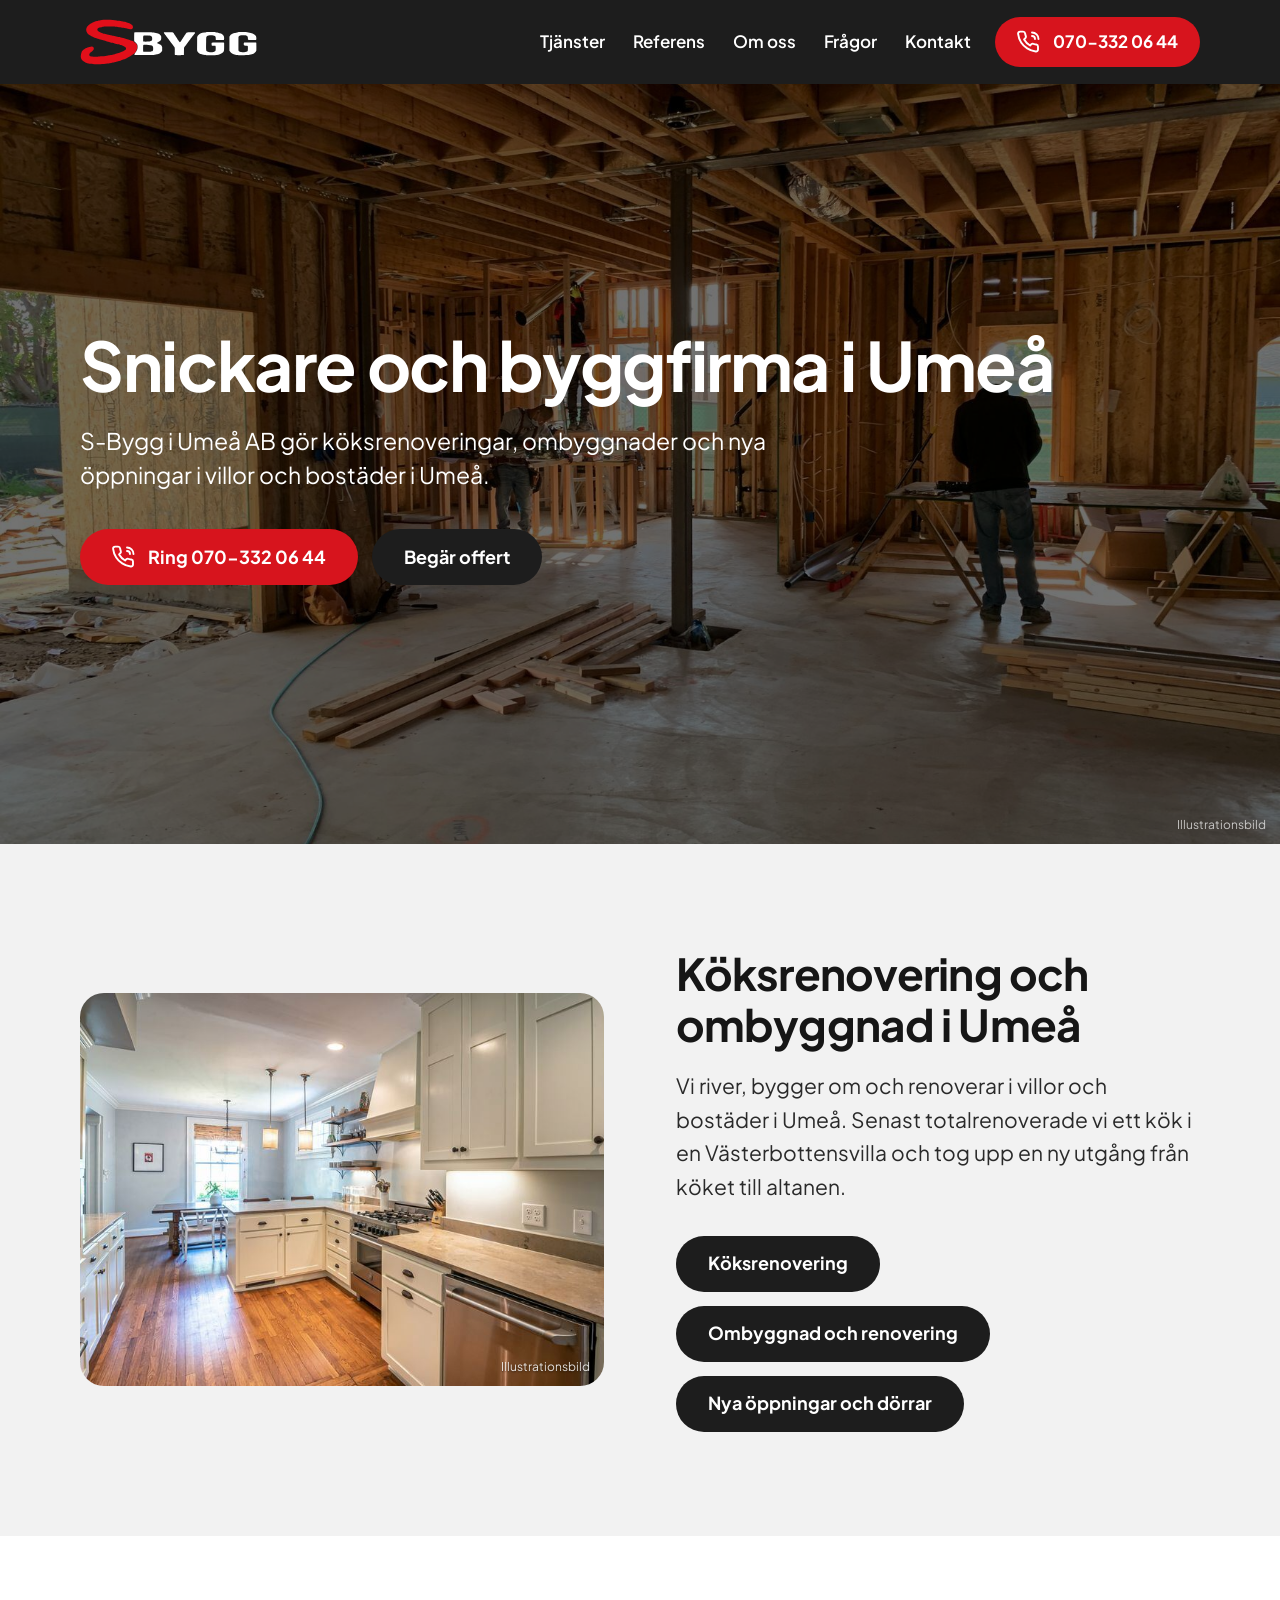
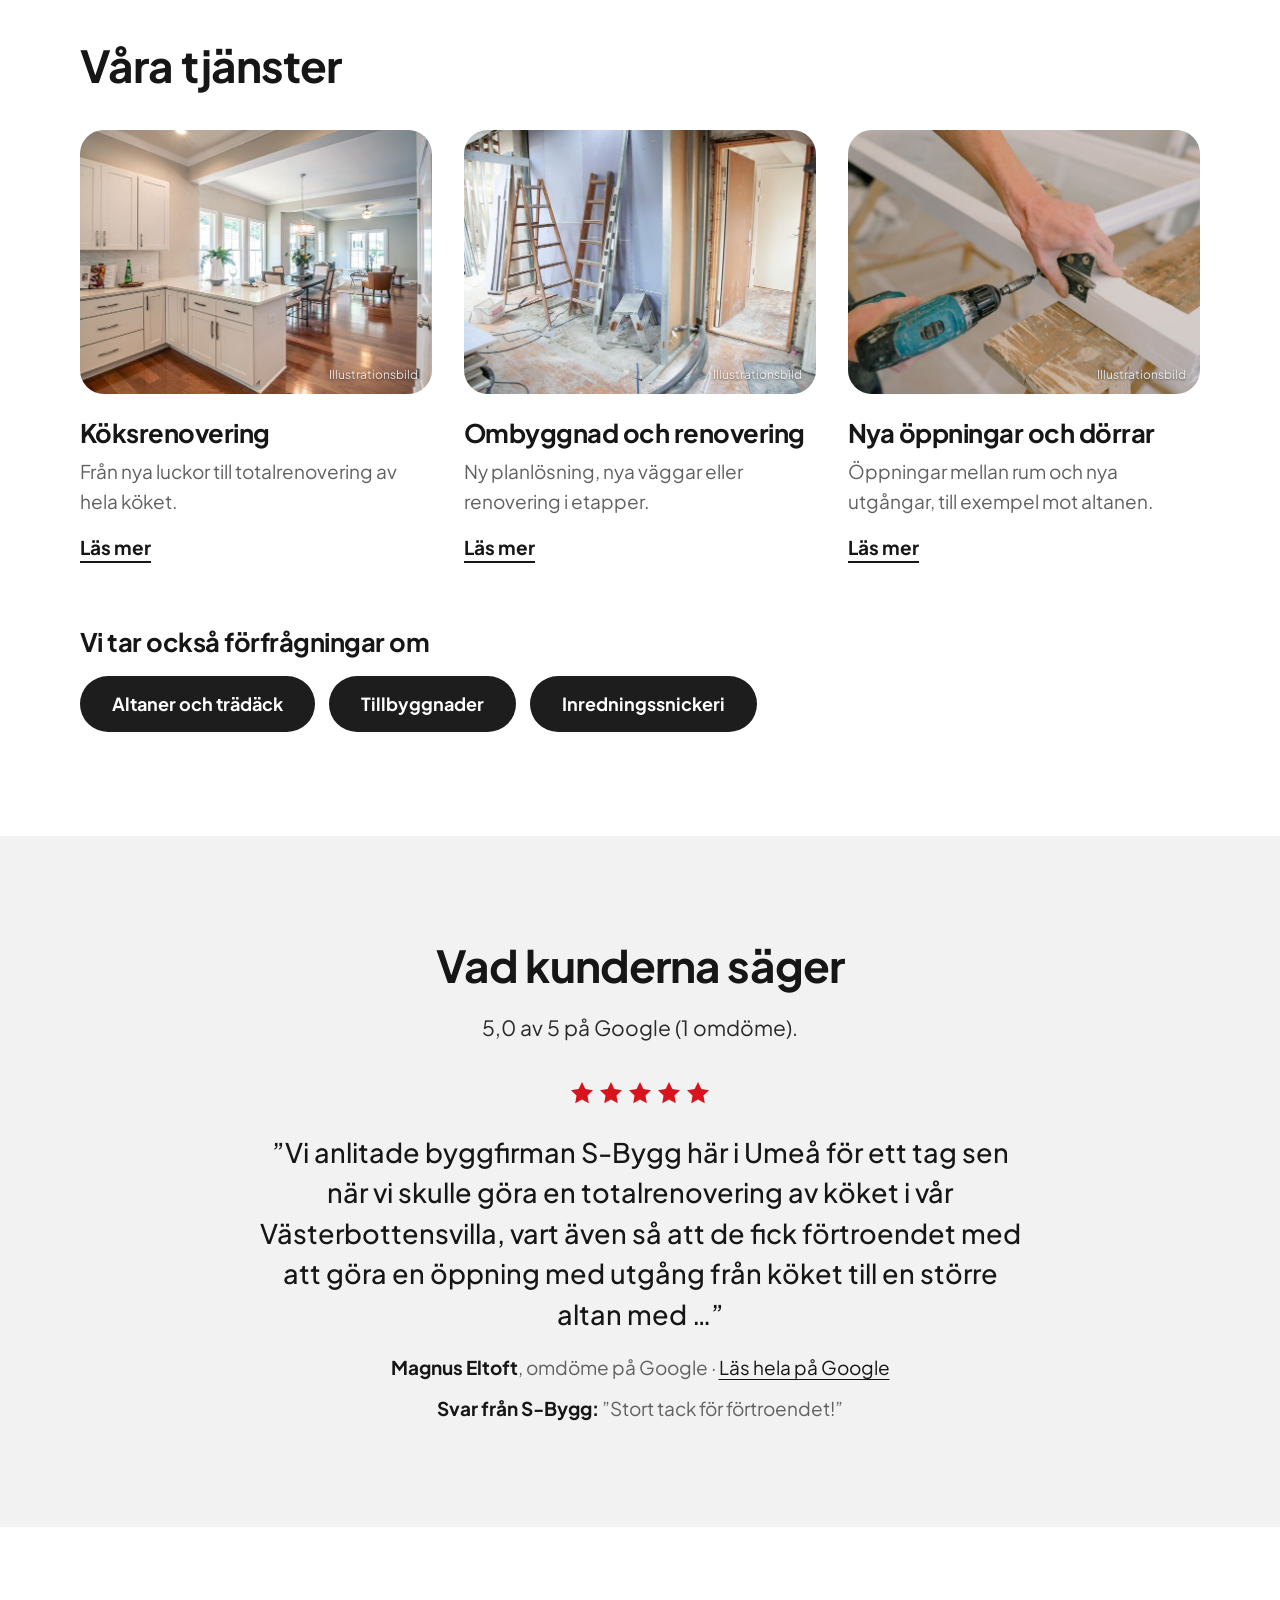
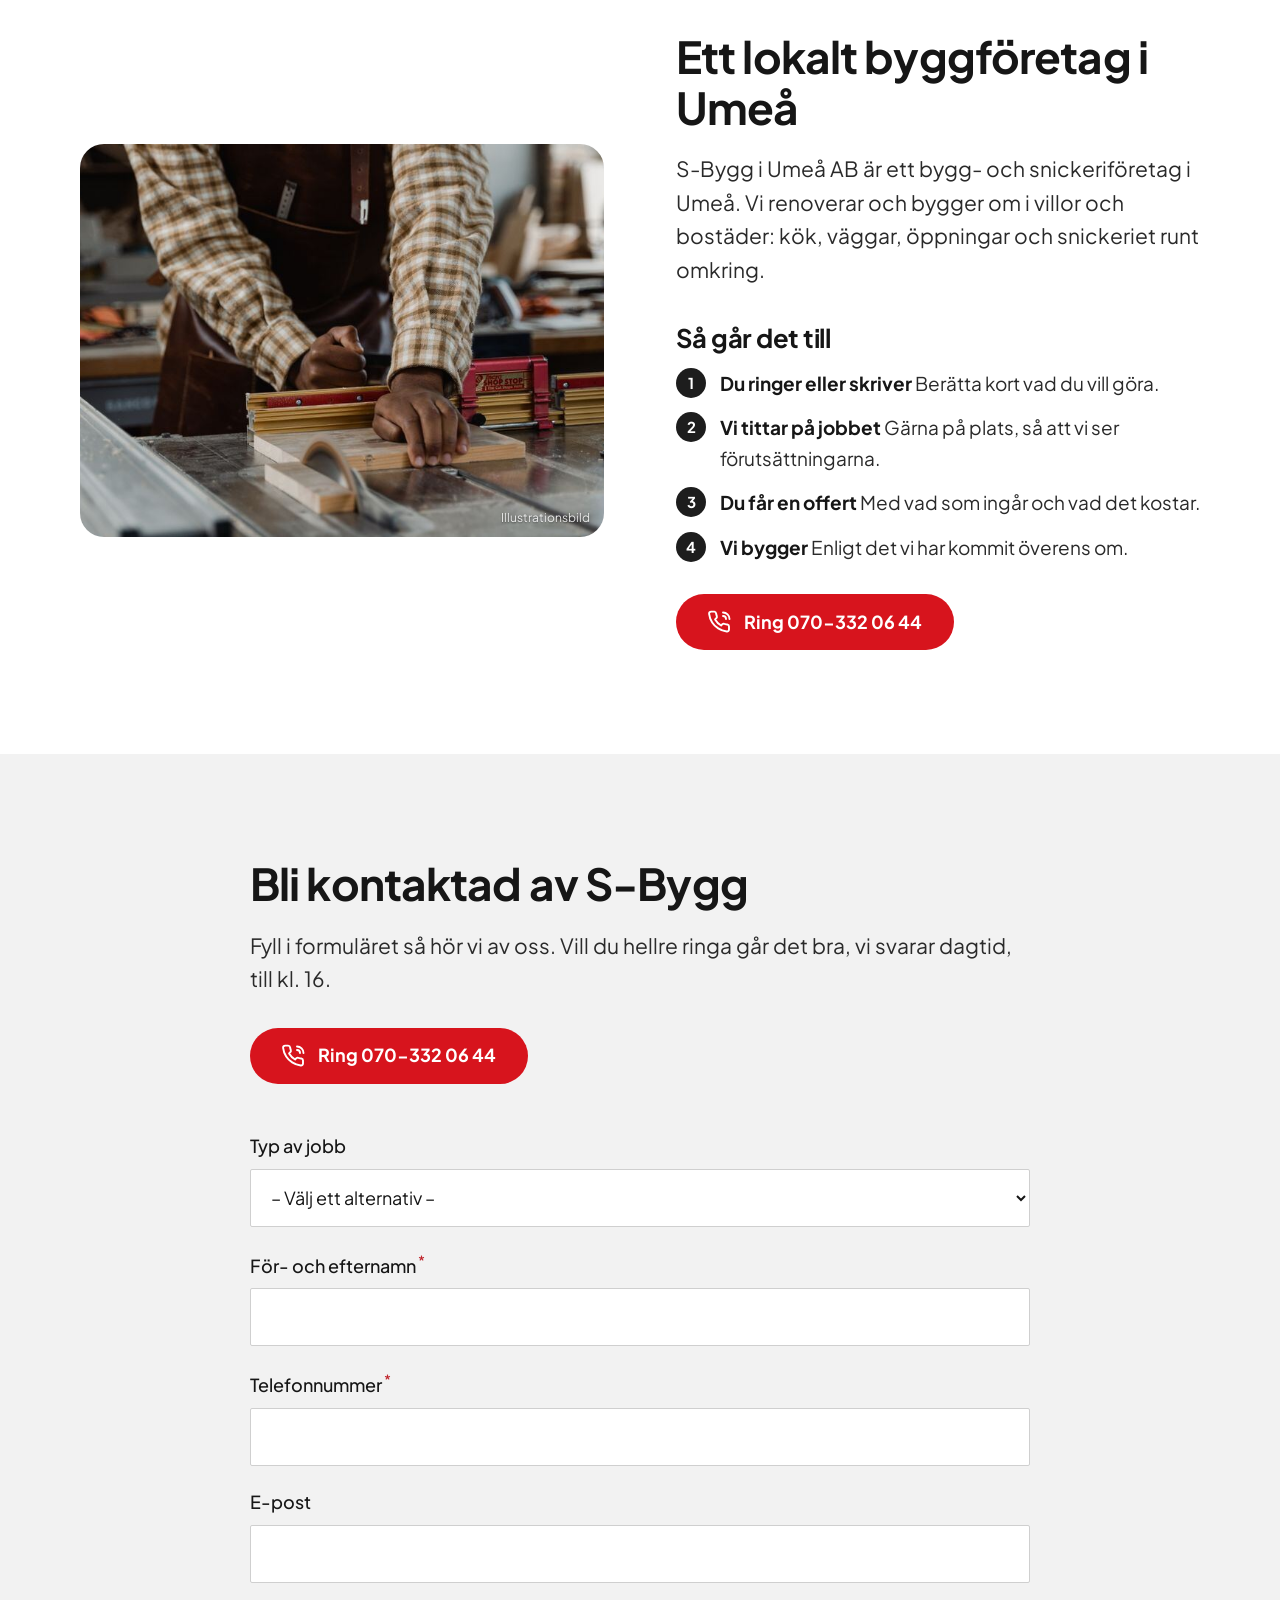
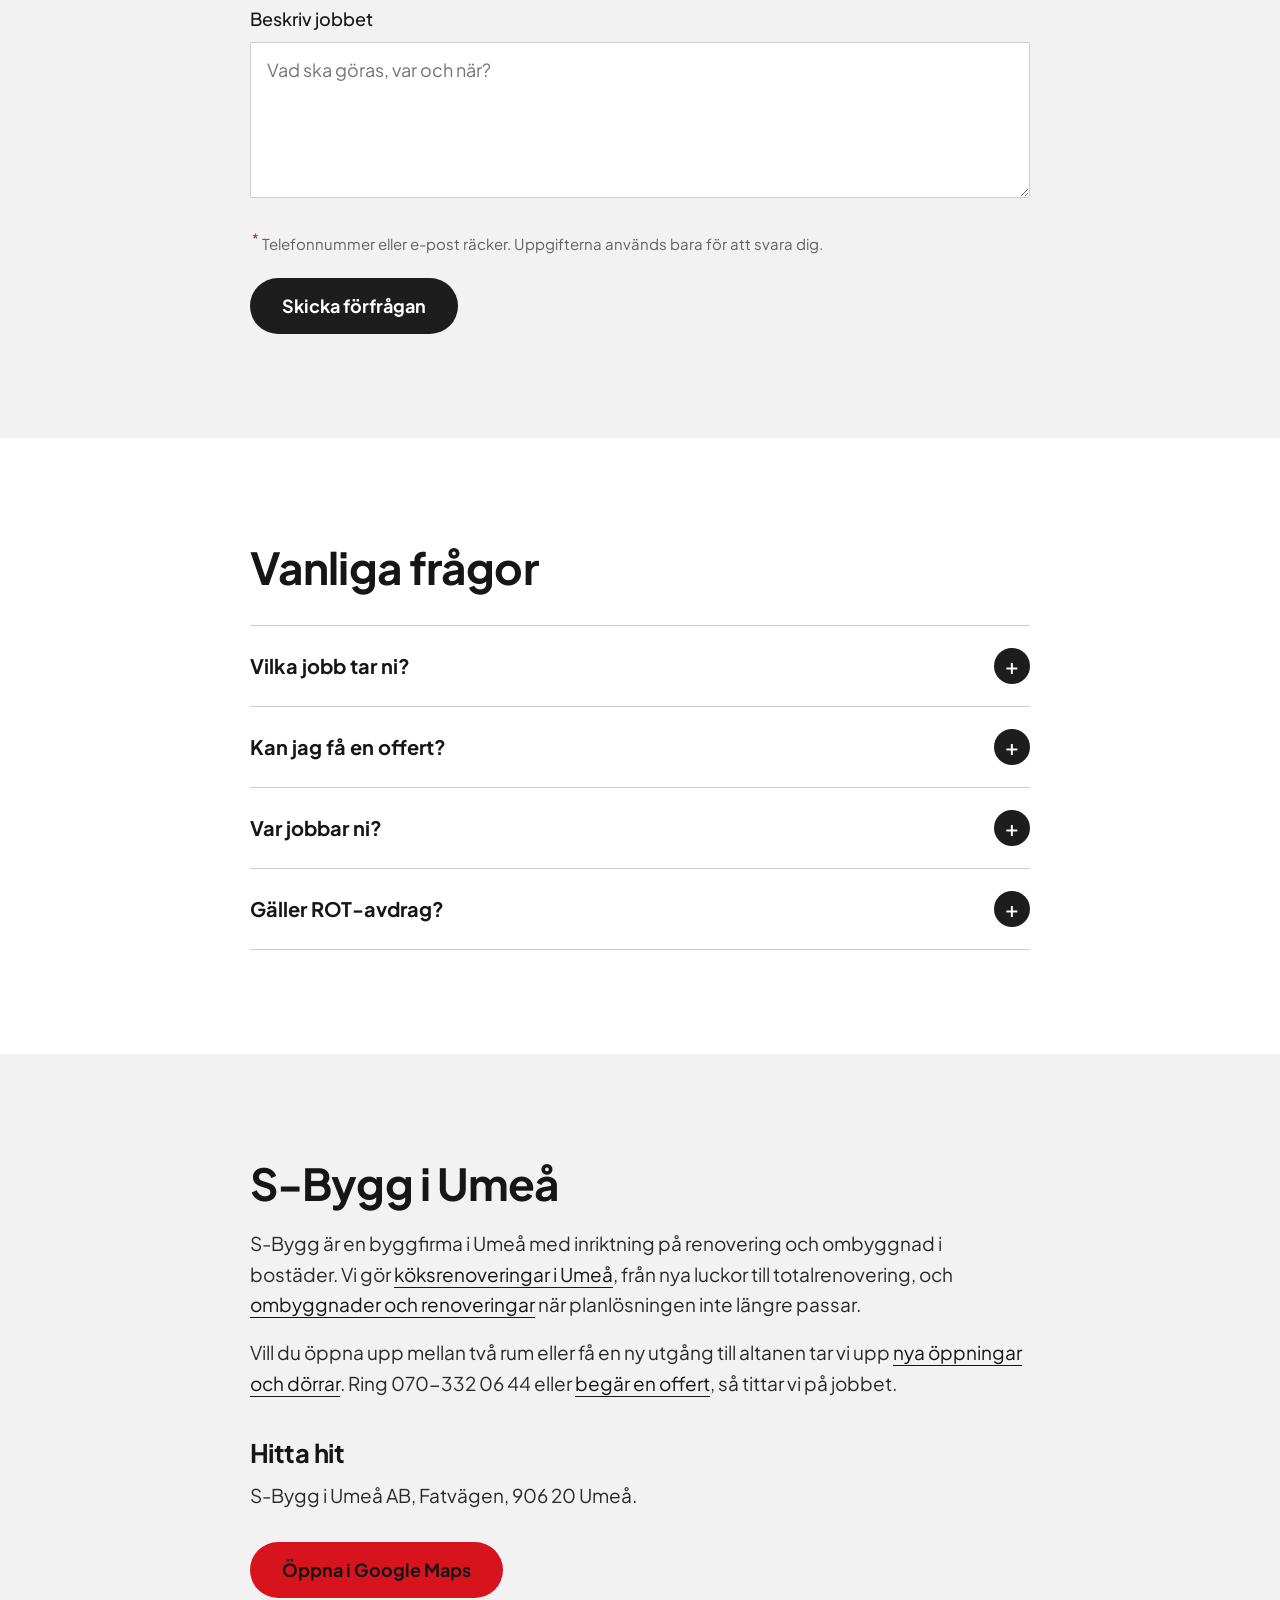
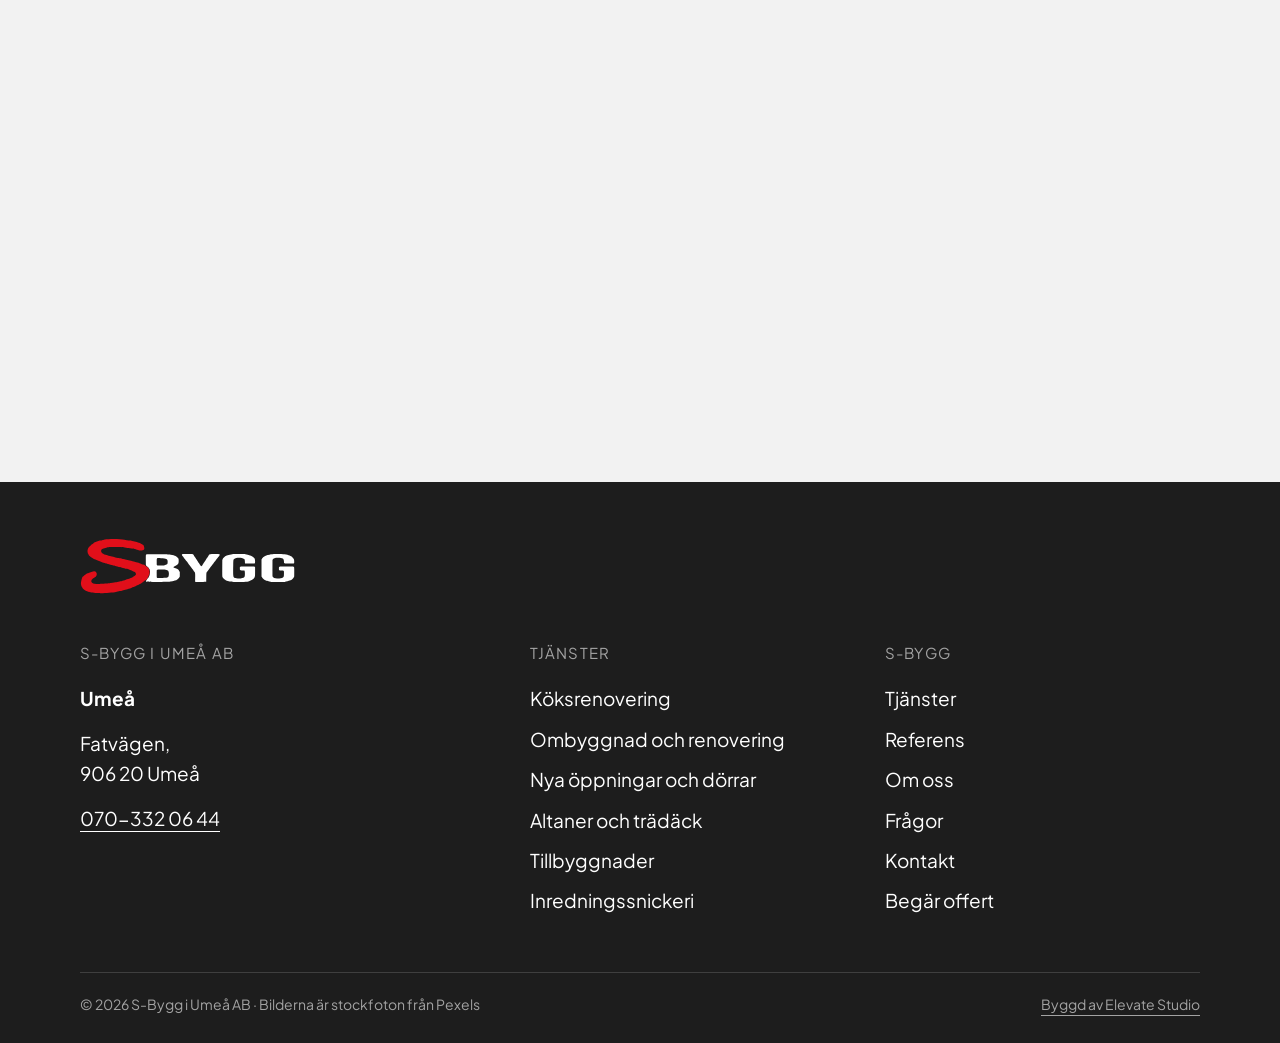
==== commit c811aac3: "Lägg in S-Byggs logga och använd dess färger Loggan är vektoriserad från originalbilden (röd S, vit " ====
--- a/docs/index.html
+++ b/docs/index.html
@@ -12,28 +12,28 @@
 <meta property="og:title" content="Snickare i Umeå – kök, ombyggnad, renovering | S-Bygg i Umeå AB">
 <meta property="og:description" content="S-Bygg i Umeå AB gör köksrenoveringar, ombyggnader och nya öppningar i villor och bostäder i Umeå. Ring 070-332 06 44 eller begär offert.">
 <meta property="og:image" content="https://elevatestudio018.github.io/S-Bygg/img/hero-renovering.jpg">
-<meta name="theme-color" content="#102a52">
+<meta name="theme-color" content="#1d1d1d">
 <link rel="preconnect" href="https://fonts.googleapis.com"><link rel="preconnect" href="https://fonts.gstatic.com" crossorigin>
 <link rel="stylesheet" href="https://fonts.googleapis.com/css2?family=Plus+Jakarta+Sans:wght@400;500;600;700;800&display=swap">
 <link rel="stylesheet" href="assets/site.css">
-<link rel="icon" href="data:image/svg+xml,<svg xmlns='http://www.w3.org/2000/svg' viewBox='0 0 32 32'><rect width='32' height='32' fill='%23ff7a1a'/><text x='16' y='23' text-anchor='middle' font-family='Arial,sans-serif' font-weight='800' font-size='20' fill='%23102a52'>S</text></svg>">
+<link rel="icon" href="img/favicon.svg" type="image/svg+xml">
 <script type="application/ld+json">{"@context": "https://schema.org", "@type": "HomeAndConstructionBusiness", "name": "S-Bygg i Umeå AB", "url": "https://elevatestudio018.github.io/S-Bygg/", "telephone": "+46703320644", "image": "https://elevatestudio018.github.io/S-Bygg/img/hero-renovering.jpg", "address": {"@type": "PostalAddress", "streetAddress": "Fatvägen", "postalCode": "90620", "addressLocality": "Umeå", "addressCountry": "SE"}, "areaServed": {"@type": "City", "name": "Umeå"}}</script>
 </head>
 <body>
 <a class="skip" href="#main">Hoppa till innehållet</a>
 <header class="head">
   <div class="wrap bar">
-    <a class="logo" href="#top" aria-label="S-Bygg i Umeå AB, till startsidan"><span class="logo-block"><b>S-Bygg</b><span>i Umeå AB</span><small>BYGG · SNICKERI</small></span></a>
+    <a class="logo" href="#top" aria-label="S-Bygg i Umeå AB, till startsidan"><img class="logo-img" src="img/s-bygg-logo.svg" alt="S-Bygg" width="480" height="125"></a>
     <nav class="nav" aria-label="Huvudmeny"><a href="#tjanster">Tjänster</a><a href="#referens">Referens</a><a href="#om-oss">Om oss</a><a href="#fragor">Frågor</a><a href="#kontakt">Kontakt</a></nav>
-    <a class="pill pill-go head-call" href="tel:+46703320644"><svg class="pi" viewBox="0 0 24 24" fill="none" stroke="currentColor" stroke-width="1.9" stroke-linecap="round" stroke-linejoin="round" aria-hidden="true"><path d="M21 16.5v3a2 2 0 0 1-2.2 2 19.8 19.8 0 0 1-8.6-3.1 19.5 19.5 0 0 1-6-6A19.8 19.8 0 0 1 1.1 3.8 2 2 0 0 1 3.1 1.6h3a2 2 0 0 1 2 1.7c.1 1 .4 1.9.7 2.8a2 2 0 0 1-.5 2.1L7.1 9.5a16 16 0 0 0 6 6l1.3-1.3a2 2 0 0 1 2.1-.4c.9.3 1.8.6 2.8.7a2 2 0 0 1 1.7 2z"/><path d="M15 2.5a6.5 6.5 0 0 1 6.5 6.5M15 6a3 3 0 0 1 3 3"/></svg><span>070-332 06 44</span></a>
-    <a class="round round-go head-round" href="tel:+46703320644" aria-label="Ring 070-332 06 44"><svg class="pi" viewBox="0 0 24 24" fill="none" stroke="currentColor" stroke-width="1.9" stroke-linecap="round" stroke-linejoin="round" aria-hidden="true"><path d="M21 16.5v3a2 2 0 0 1-2.2 2 19.8 19.8 0 0 1-8.6-3.1 19.5 19.5 0 0 1-6-6A19.8 19.8 0 0 1 1.1 3.8 2 2 0 0 1 3.1 1.6h3a2 2 0 0 1 2 1.7c.1 1 .4 1.9.7 2.8a2 2 0 0 1-.5 2.1L7.1 9.5a16 16 0 0 0 6 6l1.3-1.3a2 2 0 0 1 2.1-.4c.9.3 1.8.6 2.8.7a2 2 0 0 1 1.7 2z"/><path d="M15 2.5a6.5 6.5 0 0 1 6.5 6.5M15 6a3 3 0 0 1 3 3"/></svg></a>
+    <a class="pill pill-red head-call" href="tel:+46703320644"><svg class="pi" viewBox="0 0 24 24" fill="none" stroke="currentColor" stroke-width="1.9" stroke-linecap="round" stroke-linejoin="round" aria-hidden="true"><path d="M21 16.5v3a2 2 0 0 1-2.2 2 19.8 19.8 0 0 1-8.6-3.1 19.5 19.5 0 0 1-6-6A19.8 19.8 0 0 1 1.1 3.8 2 2 0 0 1 3.1 1.6h3a2 2 0 0 1 2 1.7c.1 1 .4 1.9.7 2.8a2 2 0 0 1-.5 2.1L7.1 9.5a16 16 0 0 0 6 6l1.3-1.3a2 2 0 0 1 2.1-.4c.9.3 1.8.6 2.8.7a2 2 0 0 1 1.7 2z"/><path d="M15 2.5a6.5 6.5 0 0 1 6.5 6.5M15 6a3 3 0 0 1 3 3"/></svg><span>070-332 06 44</span></a>
+    <a class="round round-red head-round" href="tel:+46703320644" aria-label="Ring 070-332 06 44"><svg class="pi" viewBox="0 0 24 24" fill="none" stroke="currentColor" stroke-width="1.9" stroke-linecap="round" stroke-linejoin="round" aria-hidden="true"><path d="M21 16.5v3a2 2 0 0 1-2.2 2 19.8 19.8 0 0 1-8.6-3.1 19.5 19.5 0 0 1-6-6A19.8 19.8 0 0 1 1.1 3.8 2 2 0 0 1 3.1 1.6h3a2 2 0 0 1 2 1.7c.1 1 .4 1.9.7 2.8a2 2 0 0 1-.5 2.1L7.1 9.5a16 16 0 0 0 6 6l1.3-1.3a2 2 0 0 1 2.1-.4c.9.3 1.8.6 2.8.7a2 2 0 0 1 1.7 2z"/><path d="M15 2.5a6.5 6.5 0 0 1 6.5 6.5M15 6a3 3 0 0 1 3 3"/></svg></a>
     <button class="burger" id="menuBtn" type="button" aria-expanded="false" aria-controls="menu" aria-label="Meny"><span></span><span></span></button>
   </div>
   <nav class="menu" id="menu" aria-label="Meny" hidden>
     <div class="wrap">
       <ul class="menu-main"><li><a href="#tjanster">Tjänster</a></li><li><a href="#referens">Referens</a></li><li><a href="#om-oss">Om oss</a></li><li><a href="#fragor">Frågor</a></li><li><a href="#kontakt">Kontakt</a></li></ul>
       <p class="menu-h">Tjänster</p><ul class="menu-svc"><li><a href="tjanst-kok.html">Köksrenovering</a></li><li><a href="tjanst-ombyggnad.html">Ombyggnad och renovering</a></li><li><a href="tjanst-oppningar.html">Nya öppningar och dörrar</a></li><li><a href="tjanst-altan.html">Altaner och trädäck</a></li><li><a href="tjanst-tillbyggnad.html">Tillbyggnader</a></li><li><a href="tjanst-inredning.html">Inredningssnickeri</a></li></ul>
-      <a class="pill pill-go " href="tel:+46703320644"><svg class="pi" viewBox="0 0 24 24" fill="none" stroke="currentColor" stroke-width="1.9" stroke-linecap="round" stroke-linejoin="round" aria-hidden="true"><path d="M21 16.5v3a2 2 0 0 1-2.2 2 19.8 19.8 0 0 1-8.6-3.1 19.5 19.5 0 0 1-6-6A19.8 19.8 0 0 1 1.1 3.8 2 2 0 0 1 3.1 1.6h3a2 2 0 0 1 2 1.7c.1 1 .4 1.9.7 2.8a2 2 0 0 1-.5 2.1L7.1 9.5a16 16 0 0 0 6 6l1.3-1.3a2 2 0 0 1 2.1-.4c.9.3 1.8.6 2.8.7a2 2 0 0 1 1.7 2z"/><path d="M15 2.5a6.5 6.5 0 0 1 6.5 6.5M15 6a3 3 0 0 1 3 3"/></svg><span>Ring 070-332 06 44</span></a>
+      <a class="pill pill-red " href="tel:+46703320644"><svg class="pi" viewBox="0 0 24 24" fill="none" stroke="currentColor" stroke-width="1.9" stroke-linecap="round" stroke-linejoin="round" aria-hidden="true"><path d="M21 16.5v3a2 2 0 0 1-2.2 2 19.8 19.8 0 0 1-8.6-3.1 19.5 19.5 0 0 1-6-6A19.8 19.8 0 0 1 1.1 3.8 2 2 0 0 1 3.1 1.6h3a2 2 0 0 1 2 1.7c.1 1 .4 1.9.7 2.8a2 2 0 0 1-.5 2.1L7.1 9.5a16 16 0 0 0 6 6l1.3-1.3a2 2 0 0 1 2.1-.4c.9.3 1.8.6 2.8.7a2 2 0 0 1 1.7 2z"/><path d="M15 2.5a6.5 6.5 0 0 1 6.5 6.5M15 6a3 3 0 0 1 3 3"/></svg><span>Ring 070-332 06 44</span></a>
     </div>
   </nav>
 </header>
@@ -43,7 +43,7 @@
   <div class="wrap hero-in">
     <h1 id="hero-h">Snickare och byggfirma i Umeå</h1>
     <p>S-Bygg i Umeå AB gör köksrenoveringar, ombyggnader och nya öppningar i villor och bostäder i Umeå.</p>
-    <div class="btns"><a class="pill pill-go " href="tel:+46703320644"><svg class="pi" viewBox="0 0 24 24" fill="none" stroke="currentColor" stroke-width="1.9" stroke-linecap="round" stroke-linejoin="round" aria-hidden="true"><path d="M21 16.5v3a2 2 0 0 1-2.2 2 19.8 19.8 0 0 1-8.6-3.1 19.5 19.5 0 0 1-6-6A19.8 19.8 0 0 1 1.1 3.8 2 2 0 0 1 3.1 1.6h3a2 2 0 0 1 2 1.7c.1 1 .4 1.9.7 2.8a2 2 0 0 1-.5 2.1L7.1 9.5a16 16 0 0 0 6 6l1.3-1.3a2 2 0 0 1 2.1-.4c.9.3 1.8.6 2.8.7a2 2 0 0 1 1.7 2z"/><path d="M15 2.5a6.5 6.5 0 0 1 6.5 6.5M15 6a3 3 0 0 1 3 3"/></svg><span>Ring 070-332 06 44</span></a><a class="pill pill-blue" href="#offert">Begär offert</a></div>
+    <div class="btns"><a class="pill pill-red " href="tel:+46703320644"><svg class="pi" viewBox="0 0 24 24" fill="none" stroke="currentColor" stroke-width="1.9" stroke-linecap="round" stroke-linejoin="round" aria-hidden="true"><path d="M21 16.5v3a2 2 0 0 1-2.2 2 19.8 19.8 0 0 1-8.6-3.1 19.5 19.5 0 0 1-6-6A19.8 19.8 0 0 1 1.1 3.8 2 2 0 0 1 3.1 1.6h3a2 2 0 0 1 2 1.7c.1 1 .4 1.9.7 2.8a2 2 0 0 1-.5 2.1L7.1 9.5a16 16 0 0 0 6 6l1.3-1.3a2 2 0 0 1 2.1-.4c.9.3 1.8.6 2.8.7a2 2 0 0 1 1.7 2z"/><path d="M15 2.5a6.5 6.5 0 0 1 6.5 6.5M15 6a3 3 0 0 1 3 3"/></svg><span>Ring 070-332 06 44</span></a><a class="pill pill-dark" href="#offert">Begär offert</a></div>
   </div>
   <span class="hero-note">Illustrationsbild</span>
 </section>
@@ -54,7 +54,7 @@
     <div>
       <h2 id="intro-h">Köksrenovering och ombyggnad i Umeå</h2>
       <p class="lead">Vi river, bygger om och renoverar i villor och bostäder i Umeå. Senast totalrenoverade vi ett kök i en Västerbottensvilla och tog upp en ny utgång från köket till altanen.</p>
-      <div class="btns"><a class="pill pill-blue" href="tjanst-kok.html">Köksrenovering</a> <a class="pill pill-blue" href="tjanst-ombyggnad.html">Ombyggnad och renovering</a> <a class="pill pill-blue" href="tjanst-oppningar.html">Nya öppningar och dörrar</a></div>
+      <div class="btns"><a class="pill pill-dark" href="tjanst-kok.html">Köksrenovering</a> <a class="pill pill-dark" href="tjanst-ombyggnad.html">Ombyggnad och renovering</a> <a class="pill pill-dark" href="tjanst-oppningar.html">Nya öppningar och dörrar</a></div>
     </div>
   </div>
 </section>
@@ -64,7 +64,7 @@
     <h2 id="tj-h">Våra tjänster</h2>
     <ul class="cards"><li class="card"><a href="tjanst-kok.html"><figure class="ph"><img src="img/kok.jpg" srcset="img/kok-s.jpg 800w, img/kok.jpg 1800w" sizes="(min-width: 960px) 33vw, 100vw" alt="Ljust kök med vita luckor och trägolv" loading="lazy" decoding="async" style="object-position:50% 55%"><figcaption>Illustrationsbild</figcaption></figure><h3>Köksrenovering</h3><p>Från nya luckor till totalrenovering av hela köket.</p><span class="more">Läs mer</span></a></li><li class="card"><a href="tjanst-ombyggnad.html"><figure class="ph"><img src="img/ombyggnad.jpg" srcset="img/ombyggnad-s.jpg 800w, img/ombyggnad.jpg 1800w" sizes="(min-width: 960px) 33vw, 100vw" alt="Rum under renovering med stegar och verktyg" loading="lazy" decoding="async" style="object-position:50% 50%"><figcaption>Illustrationsbild</figcaption></figure><h3>Ombyggnad och renovering</h3><p>Ny planlösning, nya väggar eller renovering i etapper.</p><span class="more">Läs mer</span></a></li><li class="card"><a href="tjanst-oppningar.html"><figure class="ph"><img src="img/dorr.jpg" srcset="img/dorr-s.jpg 800w, img/dorr.jpg 1800w" sizes="(min-width: 960px) 33vw, 100vw" alt="Snickare skruvar fast ett gångjärn i en dörrkarm" loading="lazy" decoding="async" style="object-position:50% 45%"><figcaption>Illustrationsbild</figcaption></figure><h3>Nya öppningar och dörrar</h3><p>Öppningar mellan rum och nya utgångar, till exempel mot altanen.</p><span class="more">Läs mer</span></a></li></ul>
     <h3 class="also-h">Vi tar också förfrågningar om</h3>
-    <div class="btns"><a class="pill pill-blue" href="tjanst-altan.html">Altaner och trädäck</a><a class="pill pill-blue" href="tjanst-tillbyggnad.html">Tillbyggnader</a><a class="pill pill-blue" href="tjanst-inredning.html">Inredningssnickeri</a></div>
+    <div class="btns"><a class="pill pill-dark" href="tjanst-altan.html">Altaner och trädäck</a><a class="pill pill-dark" href="tjanst-tillbyggnad.html">Tillbyggnader</a><a class="pill pill-dark" href="tjanst-inredning.html">Inredningssnickeri</a></div>
   </div>
 </section>
 
@@ -84,7 +84,7 @@
       <p class="lead">S-Bygg i Umeå AB är ett bygg- och snickeriföretag i Umeå. Vi renoverar och bygger om i villor och bostäder: kök, väggar, öppningar och snickeriet runt omkring.</p>
       <h3>Så går det till</h3>
       <ol class="steps"><li><b>Du ringer eller skriver</b> Berätta kort vad du vill göra.</li><li><b>Vi tittar på jobbet</b> Gärna på plats, så att vi ser förutsättningarna.</li><li><b>Du får en offert</b> Med vad som ingår och vad det kostar.</li><li><b>Vi bygger</b> Enligt det vi har kommit överens om.</li></ol>
-      <div class="btns"><a class="pill pill-go " href="tel:+46703320644"><svg class="pi" viewBox="0 0 24 24" fill="none" stroke="currentColor" stroke-width="1.9" stroke-linecap="round" stroke-linejoin="round" aria-hidden="true"><path d="M21 16.5v3a2 2 0 0 1-2.2 2 19.8 19.8 0 0 1-8.6-3.1 19.5 19.5 0 0 1-6-6A19.8 19.8 0 0 1 1.1 3.8 2 2 0 0 1 3.1 1.6h3a2 2 0 0 1 2 1.7c.1 1 .4 1.9.7 2.8a2 2 0 0 1-.5 2.1L7.1 9.5a16 16 0 0 0 6 6l1.3-1.3a2 2 0 0 1 2.1-.4c.9.3 1.8.6 2.8.7a2 2 0 0 1 1.7 2z"/><path d="M15 2.5a6.5 6.5 0 0 1 6.5 6.5M15 6a3 3 0 0 1 3 3"/></svg><span>Ring 070-332 06 44</span></a></div>
+      <div class="btns"><a class="pill pill-red " href="tel:+46703320644"><svg class="pi" viewBox="0 0 24 24" fill="none" stroke="currentColor" stroke-width="1.9" stroke-linecap="round" stroke-linejoin="round" aria-hidden="true"><path d="M21 16.5v3a2 2 0 0 1-2.2 2 19.8 19.8 0 0 1-8.6-3.1 19.5 19.5 0 0 1-6-6A19.8 19.8 0 0 1 1.1 3.8 2 2 0 0 1 3.1 1.6h3a2 2 0 0 1 2 1.7c.1 1 .4 1.9.7 2.8a2 2 0 0 1-.5 2.1L7.1 9.5a16 16 0 0 0 6 6l1.3-1.3a2 2 0 0 1 2.1-.4c.9.3 1.8.6 2.8.7a2 2 0 0 1 1.7 2z"/><path d="M15 2.5a6.5 6.5 0 0 1 6.5 6.5M15 6a3 3 0 0 1 3 3"/></svg><span>Ring 070-332 06 44</span></a></div>
     </div>
   </div>
 </section>
@@ -93,7 +93,7 @@
   <div class="wrap narrow">
     <h2 id="kt-h">Bli kontaktad av S-Bygg</h2>
     <p class="lead">Fyll i formuläret så hör vi av oss. Vill du hellre ringa går det bra, vi svarar dagtid, till kl. 16.</p>
-    <div class="btns"><a class="pill pill-go " href="tel:+46703320644"><svg class="pi" viewBox="0 0 24 24" fill="none" stroke="currentColor" stroke-width="1.9" stroke-linecap="round" stroke-linejoin="round" aria-hidden="true"><path d="M21 16.5v3a2 2 0 0 1-2.2 2 19.8 19.8 0 0 1-8.6-3.1 19.5 19.5 0 0 1-6-6A19.8 19.8 0 0 1 1.1 3.8 2 2 0 0 1 3.1 1.6h3a2 2 0 0 1 2 1.7c.1 1 .4 1.9.7 2.8a2 2 0 0 1-.5 2.1L7.1 9.5a16 16 0 0 0 6 6l1.3-1.3a2 2 0 0 1 2.1-.4c.9.3 1.8.6 2.8.7a2 2 0 0 1 1.7 2z"/><path d="M15 2.5a6.5 6.5 0 0 1 6.5 6.5M15 6a3 3 0 0 1 3 3"/></svg><span>Ring 070-332 06 44</span></a></div>
+    <div class="btns"><a class="pill pill-red " href="tel:+46703320644"><svg class="pi" viewBox="0 0 24 24" fill="none" stroke="currentColor" stroke-width="1.9" stroke-linecap="round" stroke-linejoin="round" aria-hidden="true"><path d="M21 16.5v3a2 2 0 0 1-2.2 2 19.8 19.8 0 0 1-8.6-3.1 19.5 19.5 0 0 1-6-6A19.8 19.8 0 0 1 1.1 3.8 2 2 0 0 1 3.1 1.6h3a2 2 0 0 1 2 1.7c.1 1 .4 1.9.7 2.8a2 2 0 0 1-.5 2.1L7.1 9.5a16 16 0 0 0 6 6l1.3-1.3a2 2 0 0 1 2.1-.4c.9.3 1.8.6 2.8.7a2 2 0 0 1 1.7 2z"/><path d="M15 2.5a6.5 6.5 0 0 1 6.5 6.5M15 6a3 3 0 0 1 3 3"/></svg><span>Ring 070-332 06 44</span></a></div>
     <div id="offert"><form class="form" id="qform" novalidate data-endpoint="https://formsubmit.co/ajax/elevate.studio018@gmail.com">
   <p class="field"><label for="f-typ">Typ av jobb</label><select id="f-typ" name="Typ av byggprojekt"><option value="">– Välj ett alternativ –</option><option>Köksrenovering</option><option>Ombyggnad och renovering</option><option>Nya öppningar och dörrar</option><option>Altaner och trädäck</option><option>Tillbyggnader</option><option>Inredningssnickeri</option><option>Annat</option></select></p>
   <p class="field"><label for="f-namn">För- och efternamn<span class="req" aria-hidden="true">*</span></label><input id="f-namn" name="Namn" autocomplete="name" required><span class="err" id="e-namn" hidden>Skriv ditt namn.</span></p>
@@ -102,7 +102,7 @@
   <p class="field"><label for="f-besk">Beskriv jobbet</label><textarea id="f-besk" name="Beskrivning" rows="5" placeholder="Vad ska göras, var och när?"></textarea></p>
   <p class="hp" aria-hidden="true"><label for="f-web">Lämna tomt</label><input id="f-web" name="_honey" tabindex="-1" autocomplete="off"></p>
   <p class="small"><span class="req" aria-hidden="true">*</span> Telefonnummer eller e-post räcker. Uppgifterna används bara för att svara dig.</p>
-  <p><button class="pill pill-blue" type="submit">Skicka förfrågan</button></p>
+  <p><button class="pill pill-dark" type="submit">Skicka förfrågan</button></p>
   <p class="send-err" id="send-err" role="alert" hidden>Det gick inte att skicka just nu. Försök igen, eller ring <a href="tel:+46703320644">070-332 06 44</a>.</p>
 </form>
 <div class="done" id="qdone" tabindex="-1" hidden>
@@ -127,7 +127,7 @@
     <p>Vill du öppna upp mellan två rum eller få en ny utgång till altanen tar vi upp <a href="tjanst-oppningar.html">nya öppningar och dörrar</a>. Ring 070-332 06 44 eller <a href="#offert">begär en offert</a>, så tittar vi på jobbet.</p>
     <h3>Hitta hit</h3>
     <p>S-Bygg i Umeå AB, Fatvägen, 906 20 Umeå.</p>
-    <div class="btns"><a class="pill pill-go" href="https://www.google.com/maps/search/?api=1&query=S-Bygg+i+Ume%C3%A5+AB%2C+Fatv%C3%A4gen%2C+906+20+Ume%C3%A5" target="_blank" rel="noopener">Öppna i Google Maps</a></div>
+    <div class="btns"><a class="pill pill-red" href="https://www.google.com/maps/search/?api=1&query=S-Bygg+i+Ume%C3%A5+AB%2C+Fatv%C3%A4gen%2C+906+20+Ume%C3%A5" target="_blank" rel="noopener">Öppna i Google Maps</a></div>
   </div>
 </section>
 
@@ -137,7 +137,7 @@
 </main>
 <footer class="foot">
   <div class="wrap">
-    <a class="logo" href="#top" aria-label="S-Bygg i Umeå AB, till startsidan"><span class="logo-block big"><b>S-Bygg</b><span>i Umeå AB</span><small>BYGG · SNICKERI</small></span></a>
+    <a class="logo" href="#top" aria-label="S-Bygg i Umeå AB, till startsidan"><img class="logo-img" src="img/s-bygg-logo.svg" alt="S-Bygg" width="480" height="125"></a>
     <div class="foot-grid">
       <div>
         <p class="foot-h">S-Bygg i Umeå AB</p>
--- a/docs/assets/site.css
+++ b/docs/assets/site.css
@@ -1,17 +1,17 @@
-/* S-Bygg i Umeå AB. Two brand colours carry the whole site: dark blue (header, footer, secondary buttons, headings)
-   and signal orange (the logo block and every "Ring" button). Plus Jakarta Sans, large readable text, rounded photos,
-   pill buttons, plain stacked sections that alternate white and a pale blue-grey. */
+/* S-Bygg i Umeå AB. The logo's colours carry the whole site: charcoal (header, footer, secondary buttons), the logo's
+   red (every "Ring" button) and white. Plus Jakarta Sans, large readable text, rounded photos,
+   pill buttons, plain stacked sections that alternate white and a pale grey. */
 
 :root {
-  --blue: #102a52;
-  --blue-2: #0b1f3f;
-  --ink: #0b1d3d;
-  --text: #1f2c44;
-  --muted: #5b667a;
-  --go: #ff7a1a;
-  --go-2: #f06a0a;
-  --tint: #f3f6fa;
-  --line: #c9d1dc;
+  --dark: #1d1d1d;
+  --dark-2: #111111;
+  --ink: #161616;
+  --text: #2a2a2a;
+  --muted: #616161;
+  --red: #d7141d;
+  --red-2: #b40f17;
+  --tint: #f2f2f2;
+  --line: #cfcfcf;
   --white: #ffffff;
   --error: #c0262d;
   --wrap: 1200px;
@@ -32,8 +32,8 @@
 p, figure, dl, dd { margin: 0; }
 ul, ol { margin: 0; padding: 0; list-style: none; }
 button { font: inherit; color: inherit; }
-:focus-visible { outline: 3px solid var(--go); outline-offset: 3px; }
-.skip { position: absolute; left: 12px; top: -60px; z-index: 100; padding: 10px 16px; background: var(--blue); color: #fff; }
+:focus-visible { outline: 3px solid var(--red); outline-offset: 3px; }
+.skip { position: absolute; left: 12px; top: -60px; z-index: 100; padding: 10px 16px; background: var(--dark); color: #fff; }
 .skip:focus { top: 12px; }
 .wrap { width: 100%; max-width: var(--wrap); margin-inline: auto; padding-inline: 24px; }
 @media (min-width: 700px) { .wrap { padding-inline: 40px; } }
@@ -44,30 +44,25 @@
 .pill { display: inline-flex; align-items: center; justify-content: center; gap: 12px; min-height: 56px; padding: 14px 32px; border: 0; border-radius: 999px; font: 700 18px/1.15 var(--font); text-decoration: none; cursor: pointer; transition: background-color .15s, transform .1s; }
 .pill:active { transform: scale(.98); }
 .pill .pi { width: 24px; height: 24px; flex: none; }
-.pill-go { background: var(--go); color: var(--ink); }
-.pill-go:hover { background: var(--go-2); }
-.pill-blue { background: var(--blue); color: #fff; }
-.pill-blue:hover { background: var(--blue-2); }
+.pill-red { background: var(--red); color: #fff; }
+.pill-red:hover { background: var(--red-2); }
+.pill-dark { background: var(--dark); color: #fff; }
+.pill-dark:hover { background: var(--dark-2); }
 .round { display: grid; place-items: center; width: 56px; height: 56px; border-radius: 50%; }
 .round .pi { width: 26px; height: 26px; }
-.round-go { background: var(--go); color: var(--ink); }
+.round-red { background: var(--red); color: #fff; }
 .btns { display: flex; flex-wrap: wrap; gap: 14px; margin-top: 32px; }
 .center .btns { justify-content: center; }
 .link { background: none; border: 0; padding: 0; font-weight: 600; text-decoration: underline; text-underline-offset: 4px; cursor: pointer; }
 
-/* Logo block */
-.logo { display: inline-block; text-decoration: none; }
-.logo-block { display: inline-flex; flex-direction: column; padding: 6px 10px 7px; background: var(--go); color: var(--blue); line-height: 1; font-weight: 800; letter-spacing: -0.01em; }
-.logo-block b { font-size: 22px; font-weight: 800; }
-.logo-block span { margin-top: 2px; font-size: 14px; font-weight: 700; }
-.logo-block small { margin-top: 5px; font-size: 10px; font-weight: 800; letter-spacing: .08em; }
-.logo-block.big b { font-size: 34px; }
-.logo-block.big span { font-size: 20px; }
-.logo-block.big small { font-size: 13px; }
-.logo-block.big { padding: 10px 14px 12px; }
-
-/* Header: solid dark blue */
-.head { position: sticky; top: 0; z-index: 40; background: var(--blue); color: #fff; }
+/* Logo */
+.logo { display: inline-block; }
+.logo-img { display: block; height: 40px; width: auto; }
+@media (min-width: 700px) { .logo-img { height: 46px; } }
+.foot .logo-img { height: 56px; }
+
+/* Header: solid charcoal */
+.head { position: sticky; top: 0; z-index: 40; background: var(--dark); color: #fff; }
 .bar { display: flex; align-items: center; gap: 16px; height: var(--head-h); }
 .nav { display: none; margin-left: auto; gap: 28px; }
 .nav a { font-weight: 600; font-size: 17px; text-decoration: none; }
@@ -78,10 +73,10 @@
 .burger span { display: block; height: 2px; background: #fff; transition: transform .2s; }
 .burger[aria-expanded="true"] span:first-child { transform: translateY(5.5px) rotate(45deg); }
 .burger[aria-expanded="true"] span:last-child { transform: translateY(-5.5px) rotate(-45deg); }
-.menu { background: var(--blue); border-top: 1px solid rgb(255 255 255 / .15); max-height: calc(100svh - var(--head-h)); overflow-y: auto; }
+.menu { background: var(--dark); border-top: 1px solid rgb(255 255 255 / .15); max-height: calc(100svh - var(--head-h)); overflow-y: auto; }
 .menu .wrap { padding-top: 12px; padding-bottom: 32px; }
 .menu-main a { display: block; padding: 12px 0; font-size: 26px; font-weight: 700; text-decoration: none; }
-.menu-h { margin-top: 20px; font-size: 14px; letter-spacing: .1em; text-transform: uppercase; color: #8fa0bd; }
+.menu-h { margin-top: 20px; font-size: 14px; letter-spacing: .1em; text-transform: uppercase; color: #a3a3a3; }
 .menu-svc a { display: block; padding: 7px 0; text-decoration: none; }
 .menu .pill { margin-top: 24px; }
 @media (min-width: 1100px) {
@@ -91,10 +86,10 @@
 }
 
 /* Hero: the photo across the page, darkened enough to read white text on it */
-.hero { position: relative; isolation: isolate; display: flex; align-items: center; min-height: min(86svh, 760px); color: #fff; background: var(--blue-2); }
+.hero { position: relative; isolation: isolate; display: flex; align-items: center; min-height: min(86svh, 760px); color: #fff; background: var(--dark-2); }
 .hero-ph { position: absolute; inset: 0; z-index: -1; overflow: hidden; }
 .hero-ph img { width: 100%; height: 100%; object-fit: cover; }
-.hero-ph::after { content: ""; position: absolute; inset: 0; background: rgb(8 22 48 / .55); }
+.hero-ph::after { content: ""; position: absolute; inset: 0; background: rgb(0 0 0 / .55); }
 .hero-in { padding-top: 64px; padding-bottom: 80px; }
 .hero h1 { color: #fff; max-width: 15em; font-size: clamp(38px, 5.4vw, 68px); font-weight: 700; line-height: 1.1; }
 .hero p { margin-top: 22px; max-width: 34em; font-size: clamp(19px, 1.8vw, 23px); line-height: 1.5; }
@@ -129,14 +124,14 @@
 .card h3 { margin-top: 24px; }
 .card p { margin-top: 8px; color: var(--muted); }
 .card .more { display: inline-block; margin-top: 16px; font-weight: 700; color: var(--ink); text-decoration: underline; text-underline-offset: 6px; text-decoration-thickness: 2px; }
-.card a:hover .more { color: var(--go-2); }
+.card a:hover .more { color: var(--red-2); }
 .card a:hover img { filter: brightness(1.05); }
 .also-h { margin-top: 64px; }
 .also-h + .btns { margin-top: 20px; }
 
 /* Review */
 .review { margin-top: 36px; }
-.stars { display: inline-flex; gap: 3px; color: var(--go); }
+.stars { display: inline-flex; gap: 3px; color: var(--red); }
 .stars svg { width: 26px; height: 26px; fill: currentColor; }
 .review blockquote { margin: 18px 0 0; }
 .review blockquote p { font-size: clamp(21px, 2.2vw, 27px); line-height: 1.5; font-weight: 500; color: var(--ink); }
@@ -149,7 +144,7 @@
 /* Steps */
 .steps { counter-reset: s; margin-top: 16px; display: grid; gap: 14px; }
 .steps li { counter-increment: s; position: relative; padding-left: 44px; }
-.steps li::before { content: counter(s); position: absolute; left: 0; top: 0; width: 30px; height: 30px; display: grid; place-items: center; border-radius: 50%; background: var(--blue); color: #fff; font-size: 15px; font-weight: 700; }
+.steps li::before { content: counter(s); position: absolute; left: 0; top: 0; width: 30px; height: 30px; display: grid; place-items: center; border-radius: 50%; background: var(--dark); color: #fff; font-size: 15px; font-weight: 700; }
 .steps b { color: var(--ink); }
 
 /* Form: labels above, plain square fields */
@@ -158,7 +153,7 @@
 .req { margin-left: 2px; color: var(--error); font-size: 14px; vertical-align: super; }
 .field input, .field select, .field textarea { width: 100%; min-height: 58px; padding: 14px 16px; border: 1.5px solid var(--line); border-radius: 2px; background: #fff; color: var(--ink); font: 400 18px/1.4 var(--font); }
 .field textarea { resize: vertical; min-height: 150px; }
-.field input:focus, .field select:focus, .field textarea:focus { outline: none; border-color: var(--blue); box-shadow: 0 0 0 3px rgb(16 42 82 / .2); }
+.field input:focus, .field select:focus, .field textarea:focus { outline: none; border-color: var(--dark); box-shadow: 0 0 0 3px rgb(0 0 0 / .15); }
 .field [aria-invalid="true"] { border-color: var(--error); }
 .err, .send-err { display: block; margin-top: 6px; font-size: 15px; font-weight: 600; color: var(--error); }
 .send-err a { color: inherit; }
@@ -176,7 +171,7 @@
 .faq details { border-bottom: 1.5px solid var(--line); }
 .faq summary { display: flex; justify-content: space-between; align-items: center; gap: 20px; padding: 22px 0; cursor: pointer; list-style: none; font-size: 20px; font-weight: 700; color: var(--ink); }
 .faq summary::-webkit-details-marker { display: none; }
-.faq summary::after { content: "+"; flex: none; width: 36px; height: 36px; display: grid; place-items: center; border-radius: 50%; background: var(--blue); color: #fff; font-size: 22px; font-weight: 500; }
+.faq summary::after { content: "+"; flex: none; width: 36px; height: 36px; display: grid; place-items: center; border-radius: 50%; background: var(--dark); color: #fff; font-size: 22px; font-weight: 500; }
 .faq details[open] summary::after { content: "–"; }
 .faq details p { padding: 0 0 24px; }
 .faq a { color: var(--ink); font-weight: 700; }
@@ -190,23 +185,23 @@
 .prose h2 ~ h2 { margin-top: 56px; margin-bottom: 0; }
 .list { margin-top: 16px; display: grid; gap: 10px; }
 .list li { position: relative; padding-left: 30px; }
-.list li::before { content: ""; position: absolute; left: 4px; top: .55em; width: 10px; height: 10px; border-radius: 50%; background: var(--go); }
+.list li::before { content: ""; position: absolute; left: 4px; top: .55em; width: 10px; height: 10px; border-radius: 50%; background: var(--red); }
 
 /* Map */
 .map iframe { display: block; width: 100%; height: 380px; border: 0; background: var(--tint); }
 
-/* Footer: dark blue, grey uppercase labels, underlined links */
-.foot { background: var(--blue); color: #fff; padding: 56px 0 28px; }
+/* Footer: charcoal, grey uppercase labels, underlined links */
+.foot { background: var(--dark); color: #fff; padding: 56px 0 28px; }
 .foot-grid { display: grid; gap: 40px; margin-top: 40px; }
 @media (min-width: 760px) { .foot-grid { grid-template-columns: 1.3fr 1fr 1fr; } }
-.foot-h { margin-bottom: 18px; font-size: 15px; letter-spacing: .08em; text-transform: uppercase; color: #8fa0bd; }
+.foot-h { margin-bottom: 18px; font-size: 15px; letter-spacing: .08em; text-transform: uppercase; color: #a3a3a3; }
 .foot p + p { margin-top: 14px; }
 .foot li + li { margin-top: 10px; }
 .foot a { text-underline-offset: 5px; }
 .foot ul a { text-decoration: none; }
 .foot ul a:hover { text-decoration: underline; }
-.foot-end { display: flex; flex-wrap: wrap; justify-content: space-between; gap: 8px 24px; margin-top: 56px; padding-top: 20px; border-top: 1px solid rgb(255 255 255 / .15); font-size: 14px; color: #8fa0bd; }
-.foot-end a { color: #8fa0bd; }
+.foot-end { display: flex; flex-wrap: wrap; justify-content: space-between; gap: 8px 24px; margin-top: 56px; padding-top: 20px; border-top: 1px solid rgb(255 255 255 / .15); font-size: 14px; color: #a3a3a3; }
+.foot-end a { color: #a3a3a3; }
 
 @media (prefers-reduced-motion: reduce) {
   html { scroll-behavior: auto; }
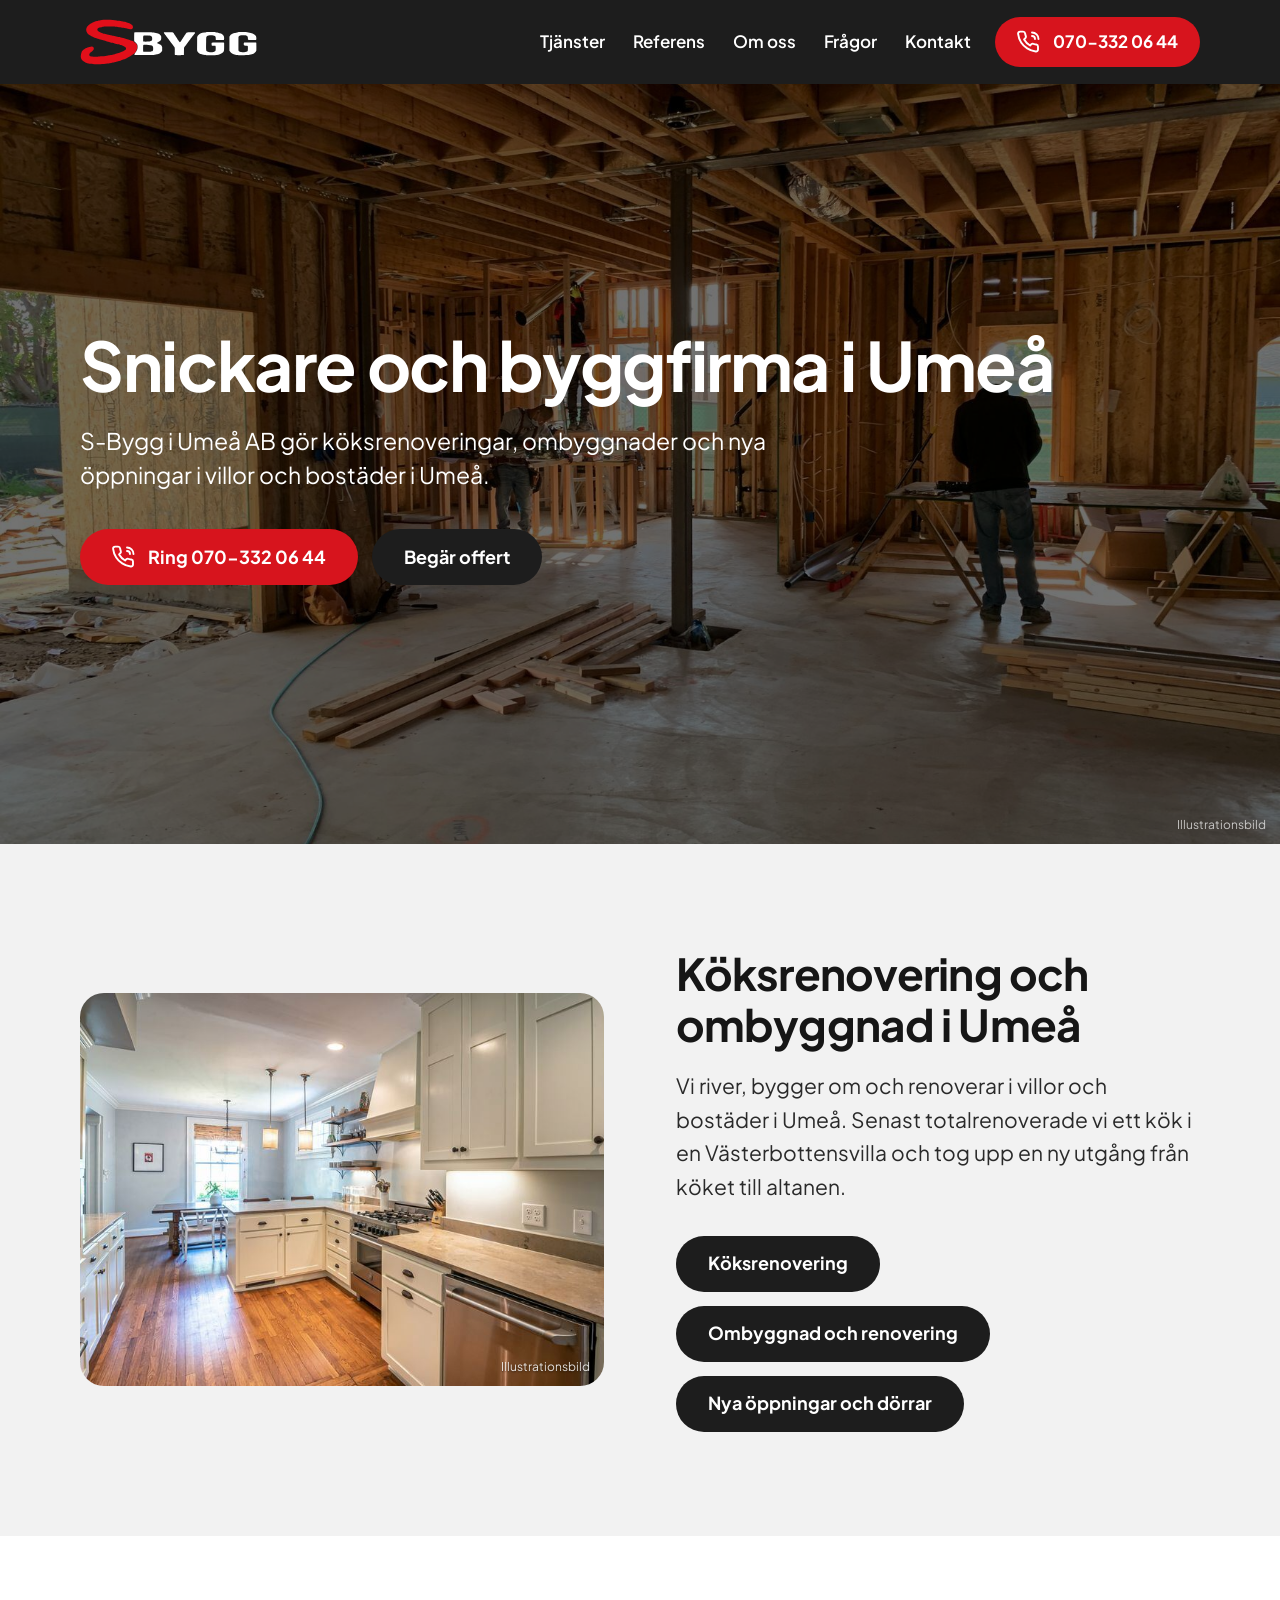
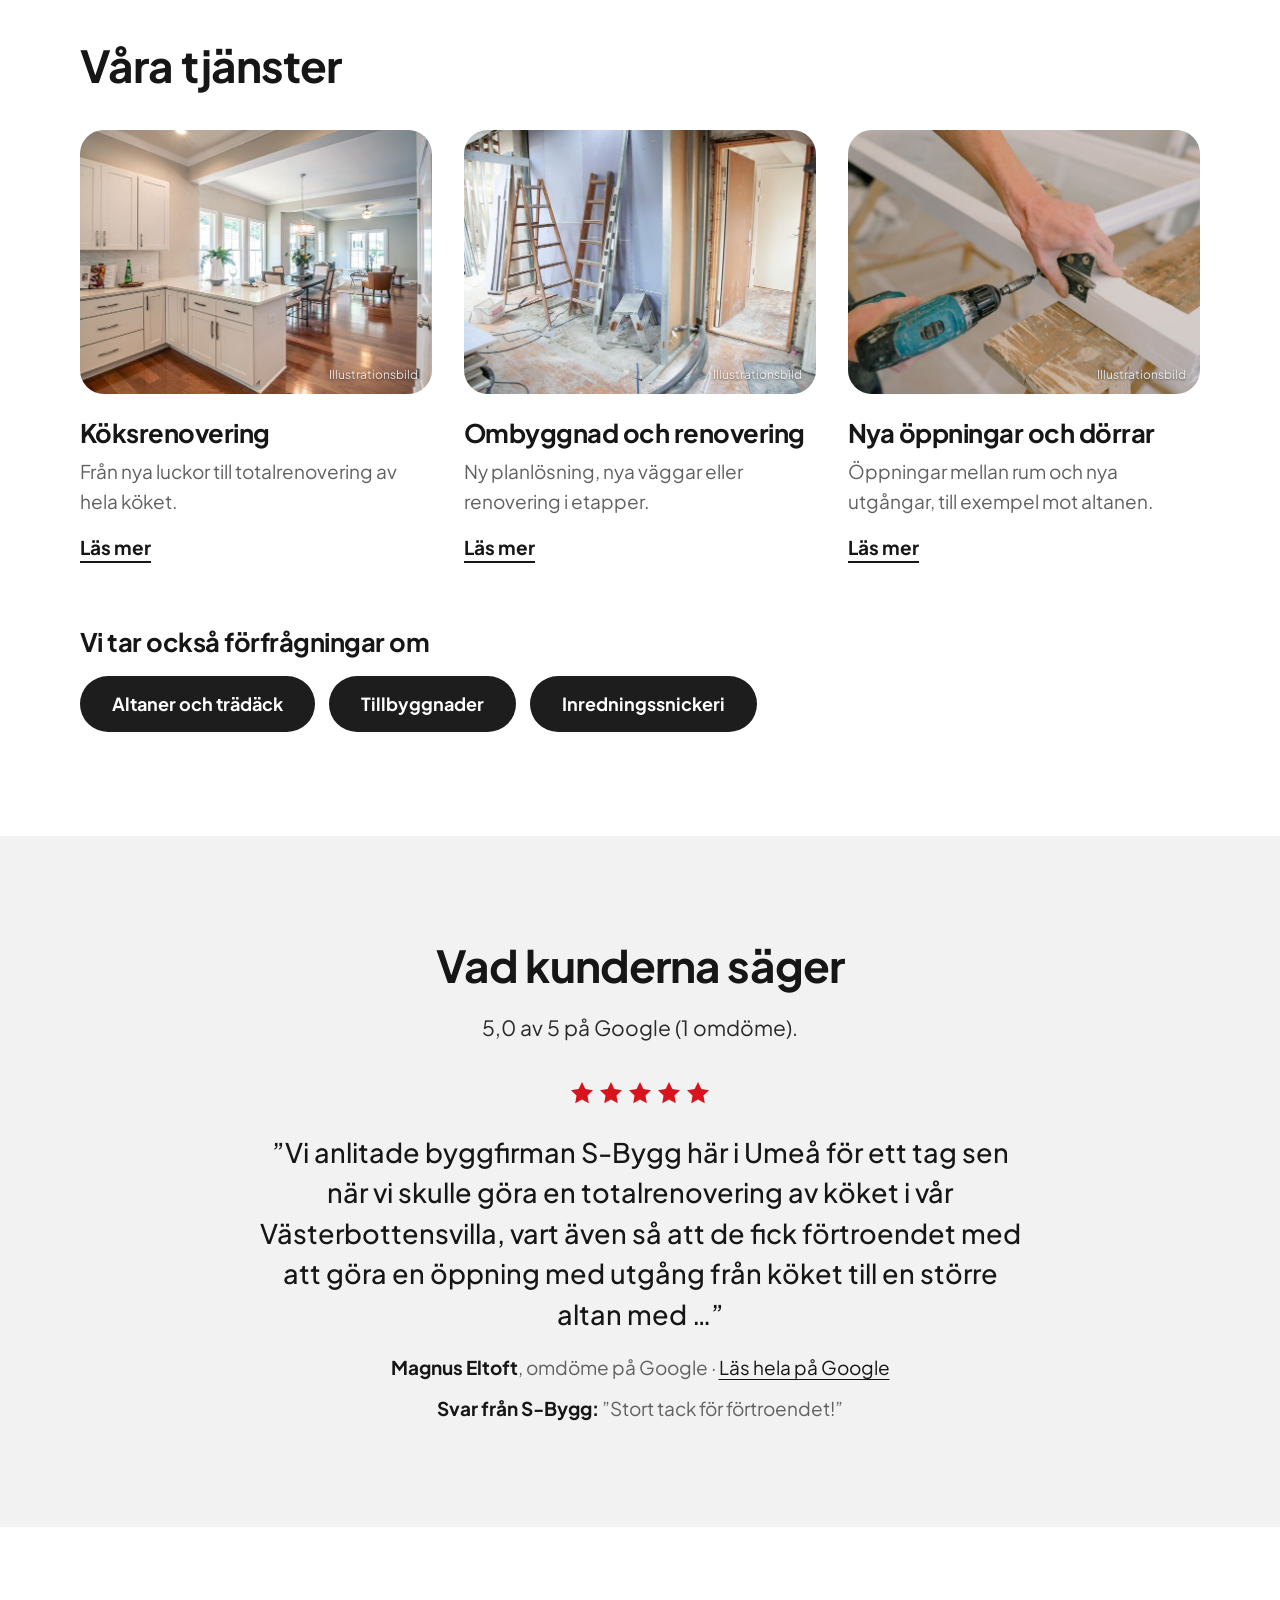
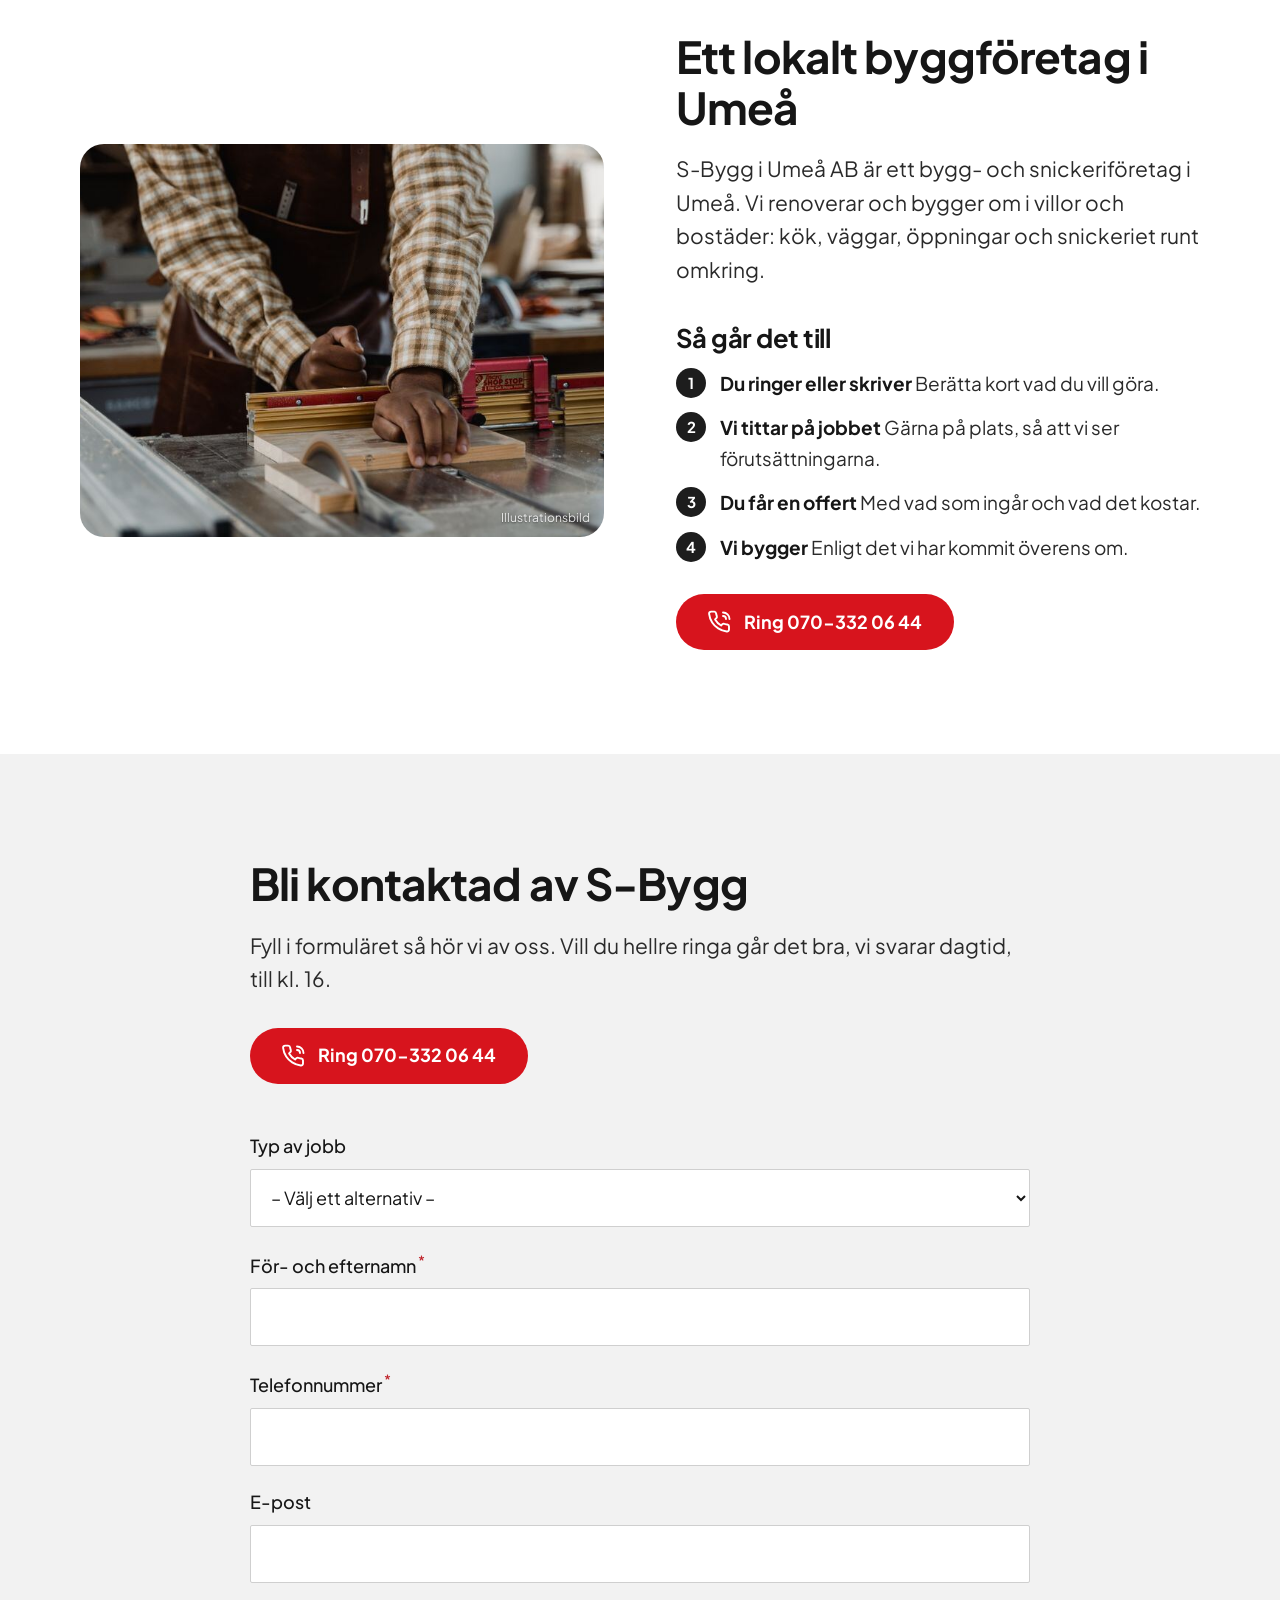
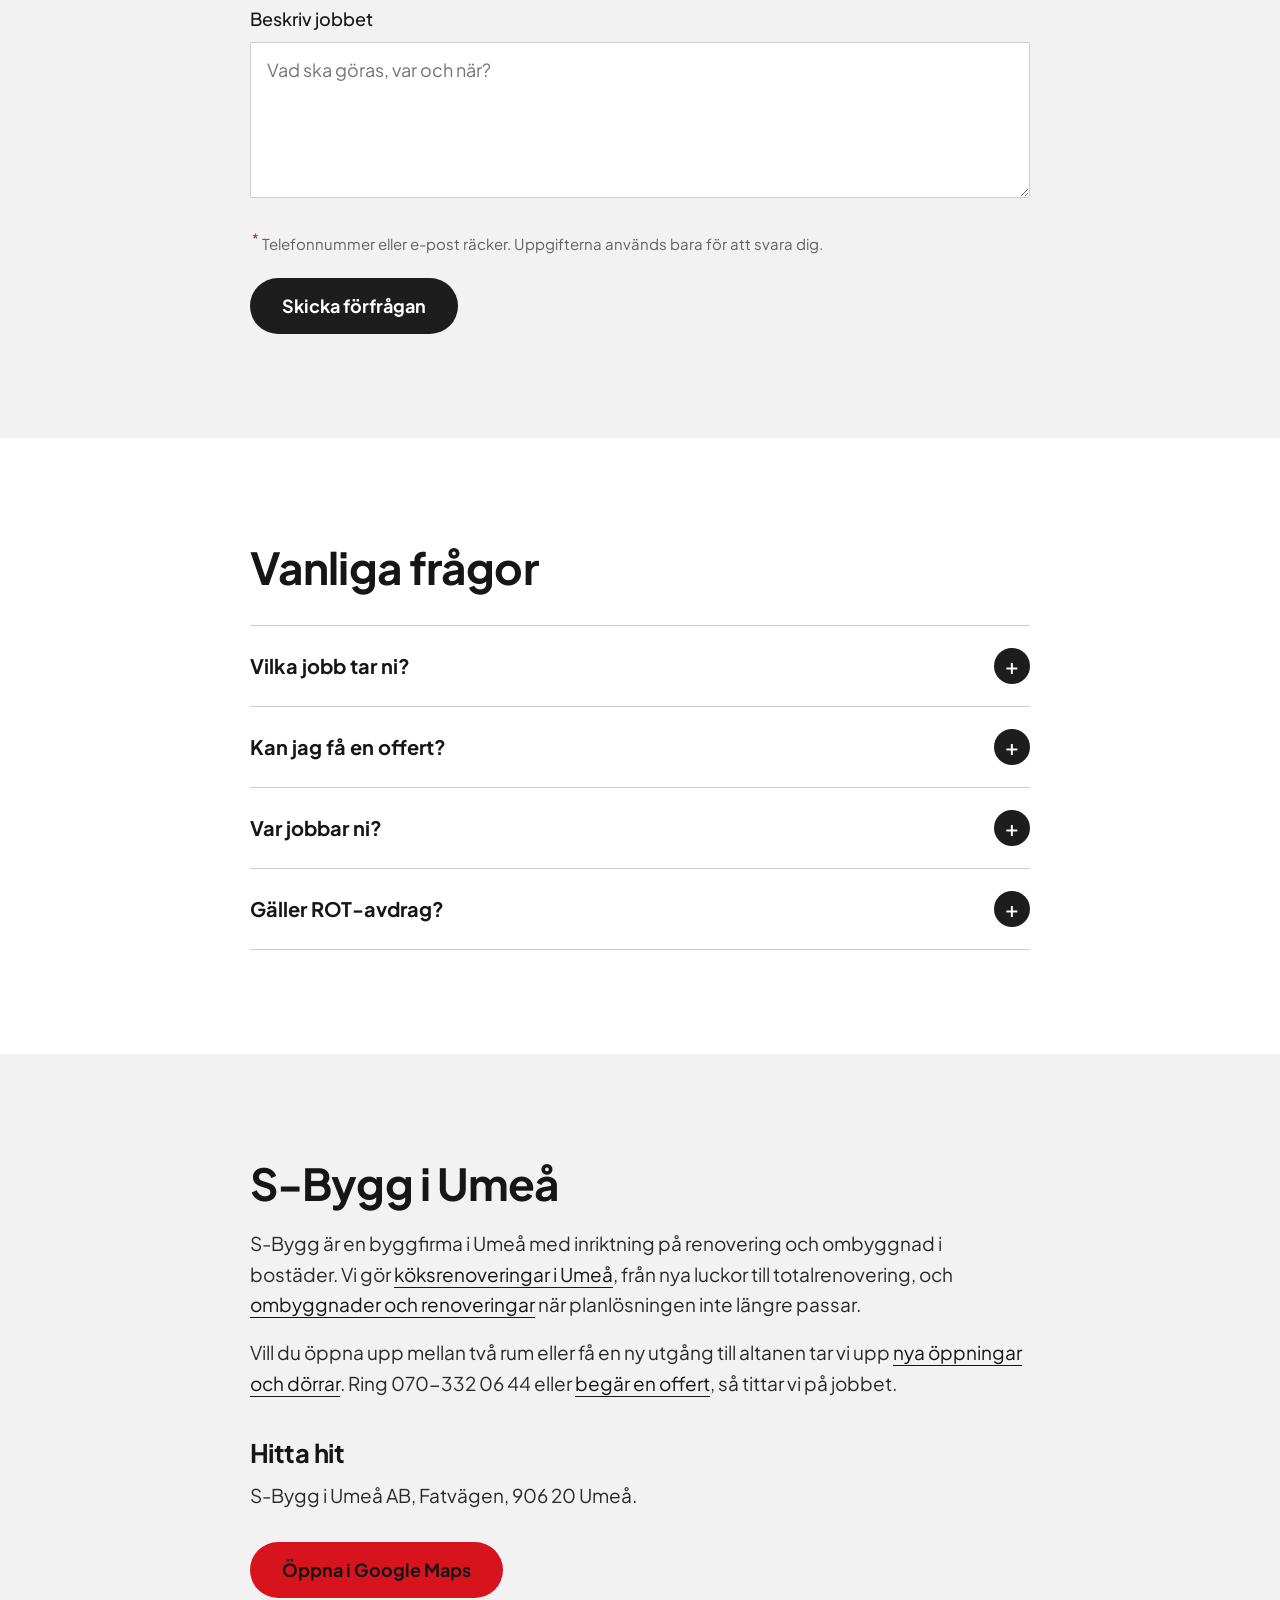
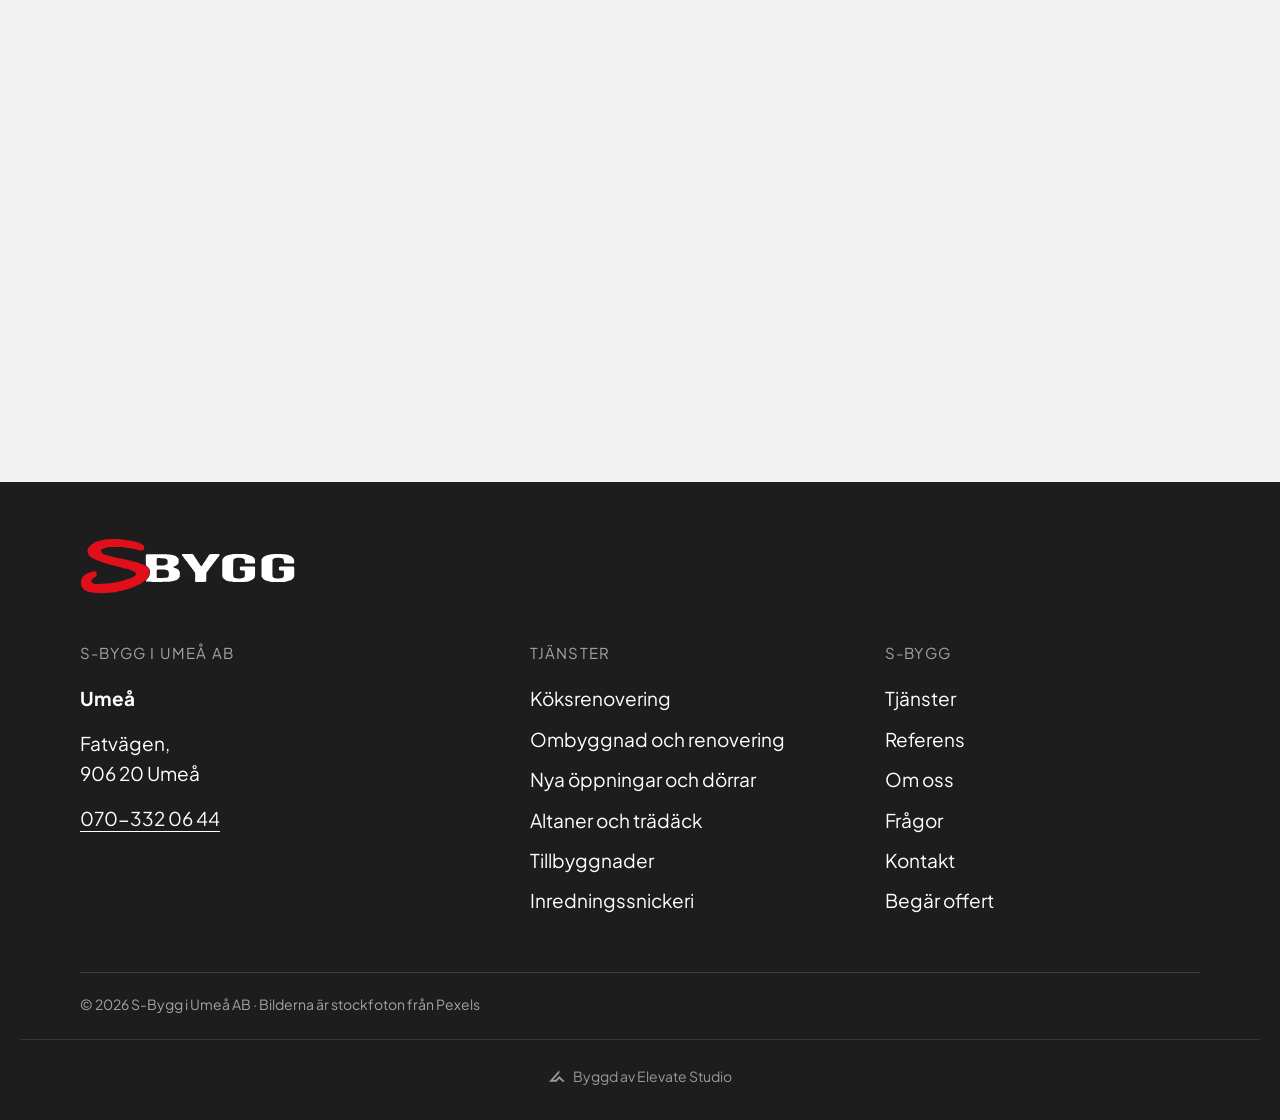
==== commit 50f03df8: "Lägg till Elevate Studio-credit med logga under footern Co-Authored-By: Claude Fable 5.1 <noreply@an" ====
--- a/docs/index.html
+++ b/docs/index.html
@@ -150,9 +150,11 @@
     </div>
     <div class="foot-end">
       <span>© <span data-year>2026</span> S-Bygg i Umeå AB · Bilderna är stockfoton från Pexels</span>
-      <a href="https://elevatestudio.nu" target="_blank" rel="noopener">Byggd av Elevate Studio</a>
     </div>
   </div>
+<!-- elevate-credit -->
+<style>.elevate-credit{max-width:1240px;margin:24px auto 0;padding:20px 16px 0;border-top:1px solid rgba(128,128,128,.25);display:flex;justify-content:center;box-sizing:border-box}.elevate-credit a{display:inline-flex;align-items:center;gap:8px;padding:8px 0;font:inherit;font-size:13px;line-height:1;color:inherit;opacity:.55;text-decoration:none;transition:opacity .2s}.elevate-credit a:hover,.elevate-credit a:focus-visible{opacity:1}.elevate-credit svg{width:16px;height:16px;flex:none;display:block}@media(min-width:1024px){.elevate-credit a{font-size:14px}}</style>
+<div class="elevate-credit"><a href="https://elevatestudio.nu" target="_blank" rel="noopener"><svg viewBox="0 0 1884.3 1353.9" aria-hidden="true"><path d="M0.0 1353.9 L1218.7 0.0 L1218.7 329.1 L479.7 1136.4 L786.7 1132.4 L1215.5 687.4 L1884.3 1349.9 L1590.1 1349.9 L1218.6 994.7 L865.4 1349.9Z" fill="currentColor"/></svg>Byggd av Elevate Studio</a></div>
 </footer>
 <script src="assets/site.js" defer></script>
 </body>
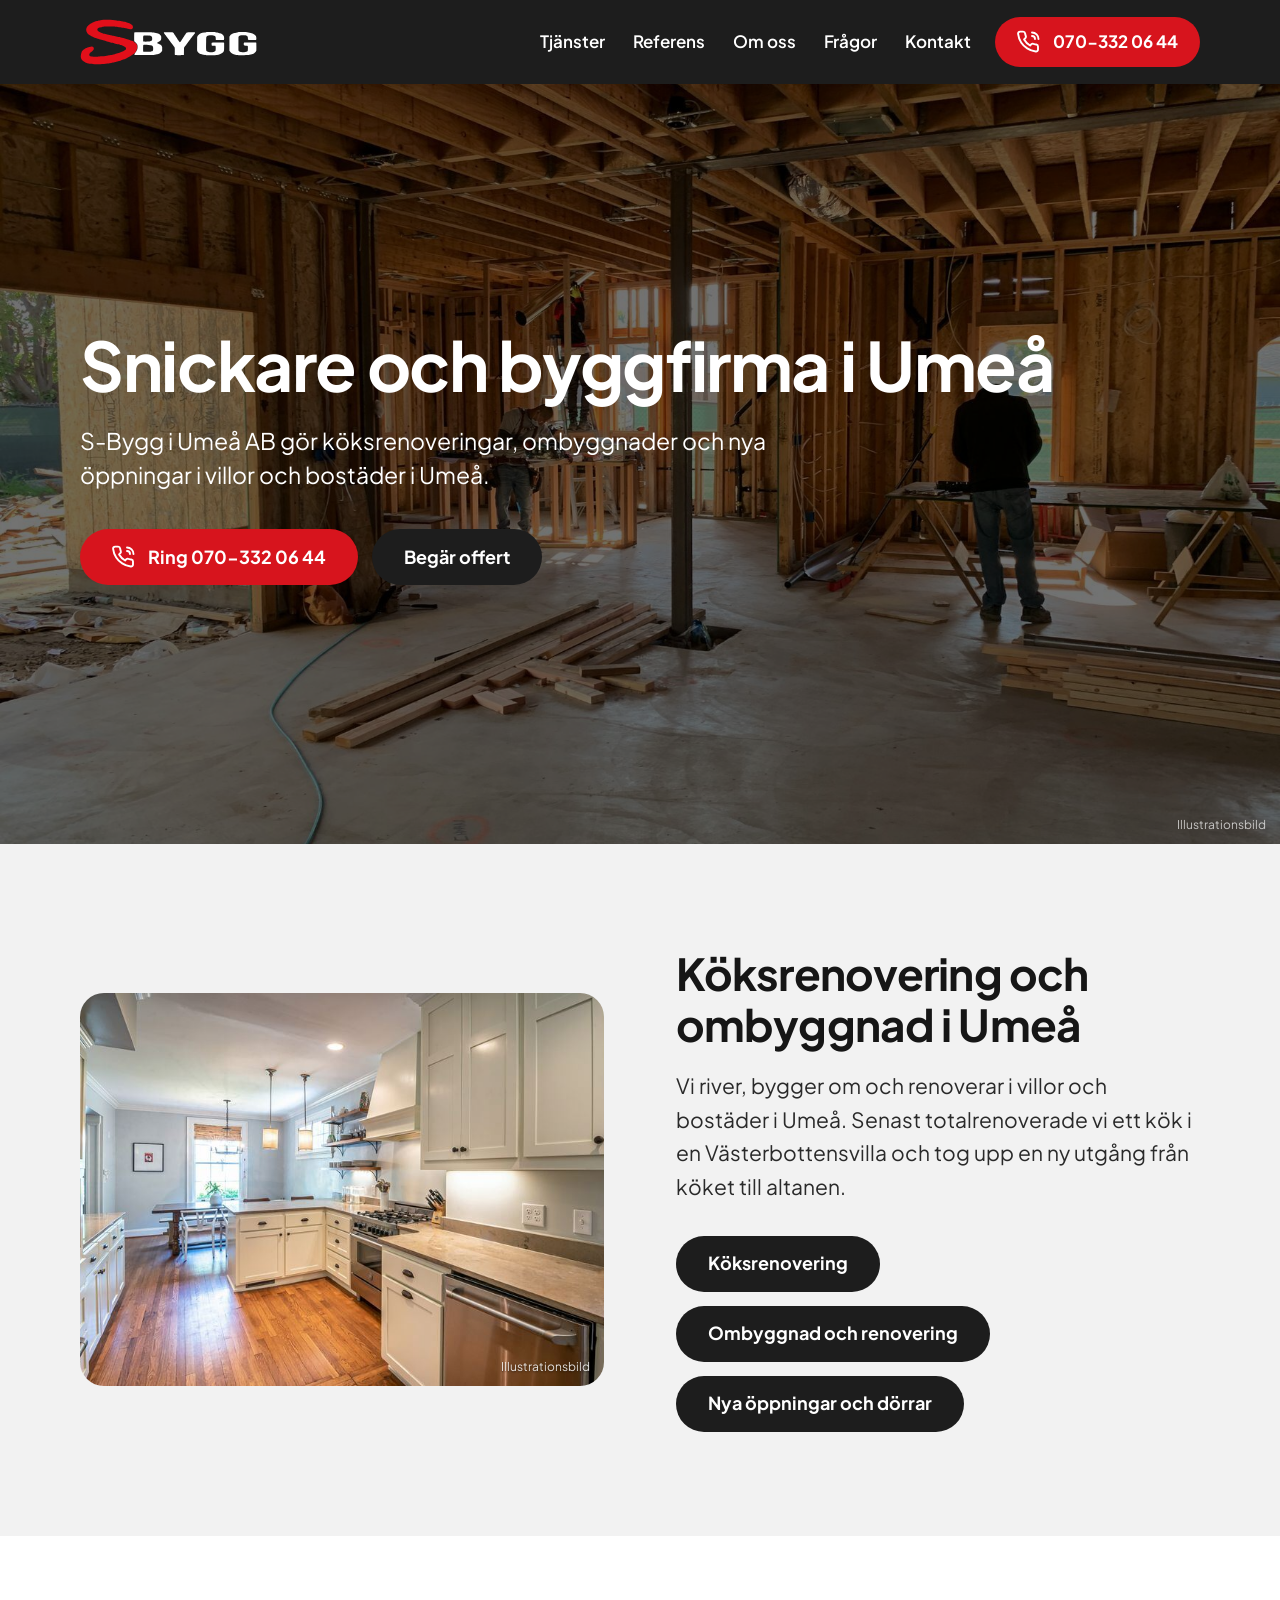
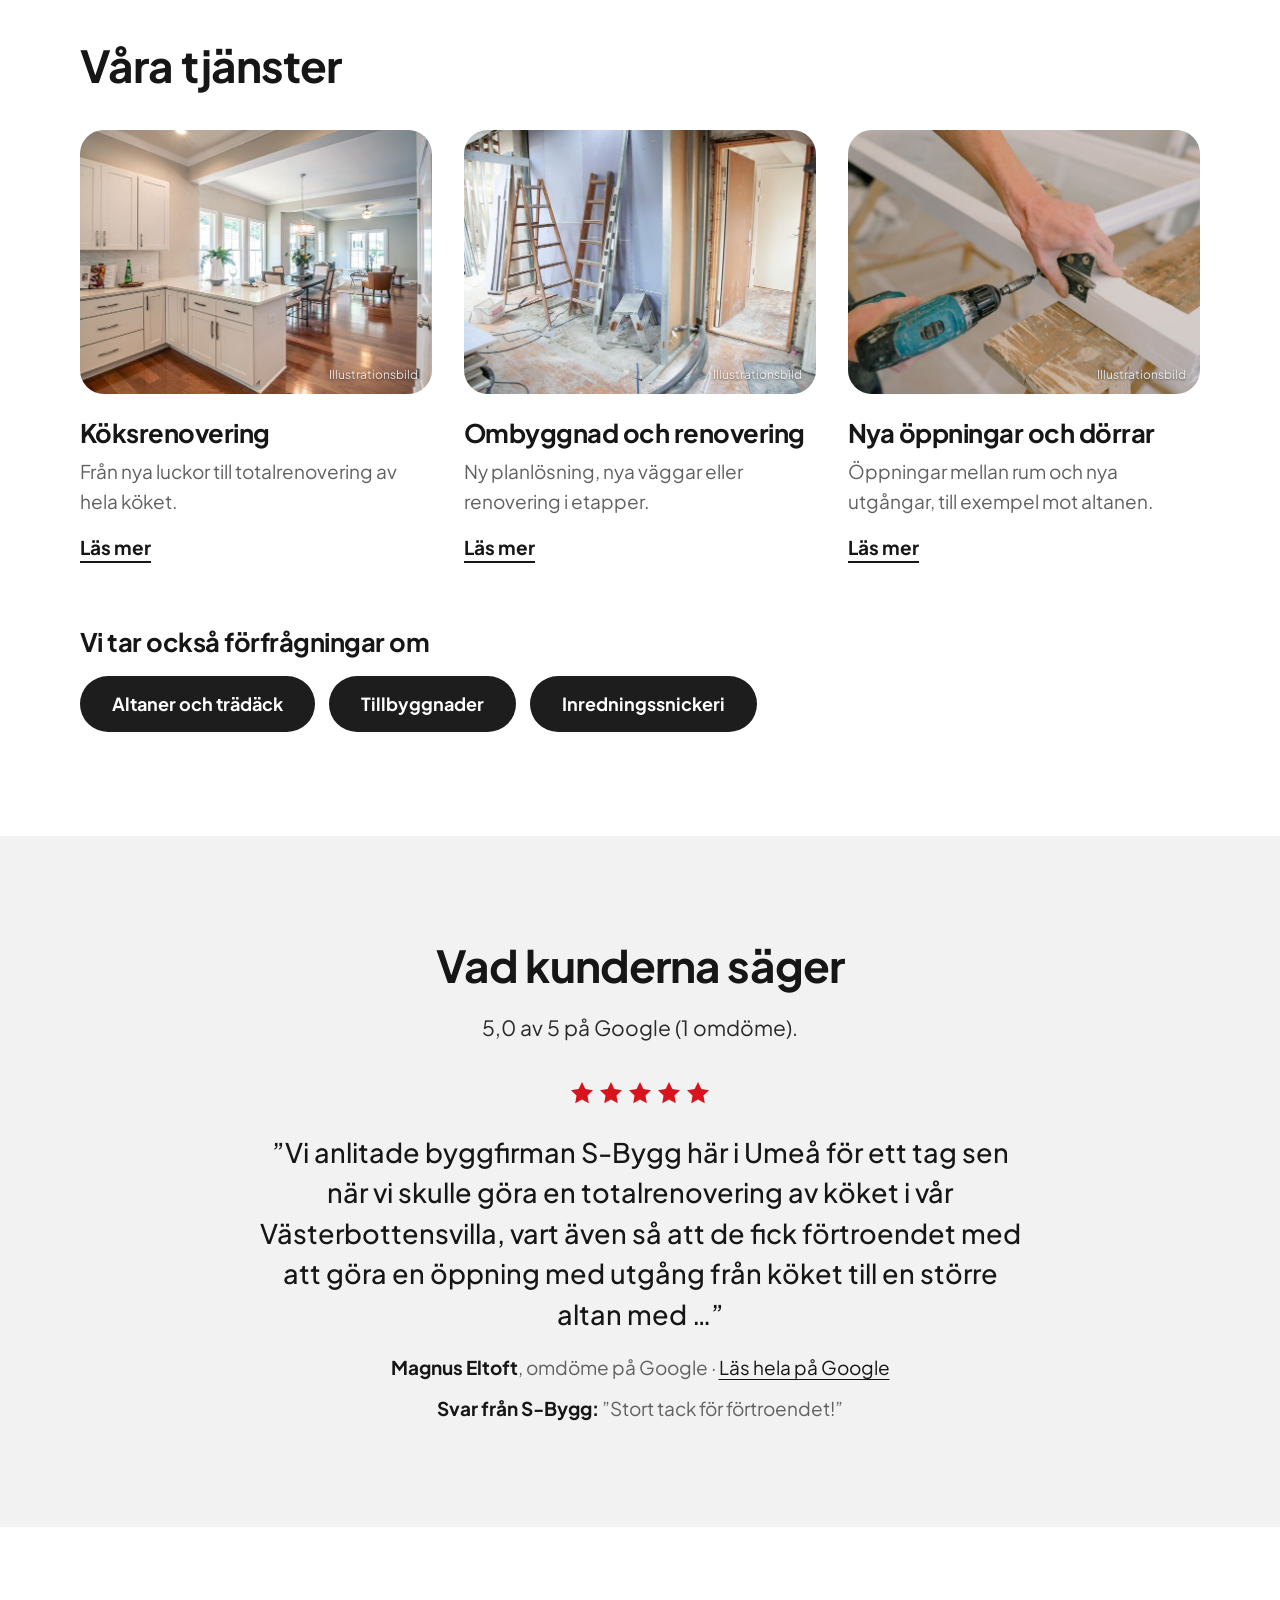
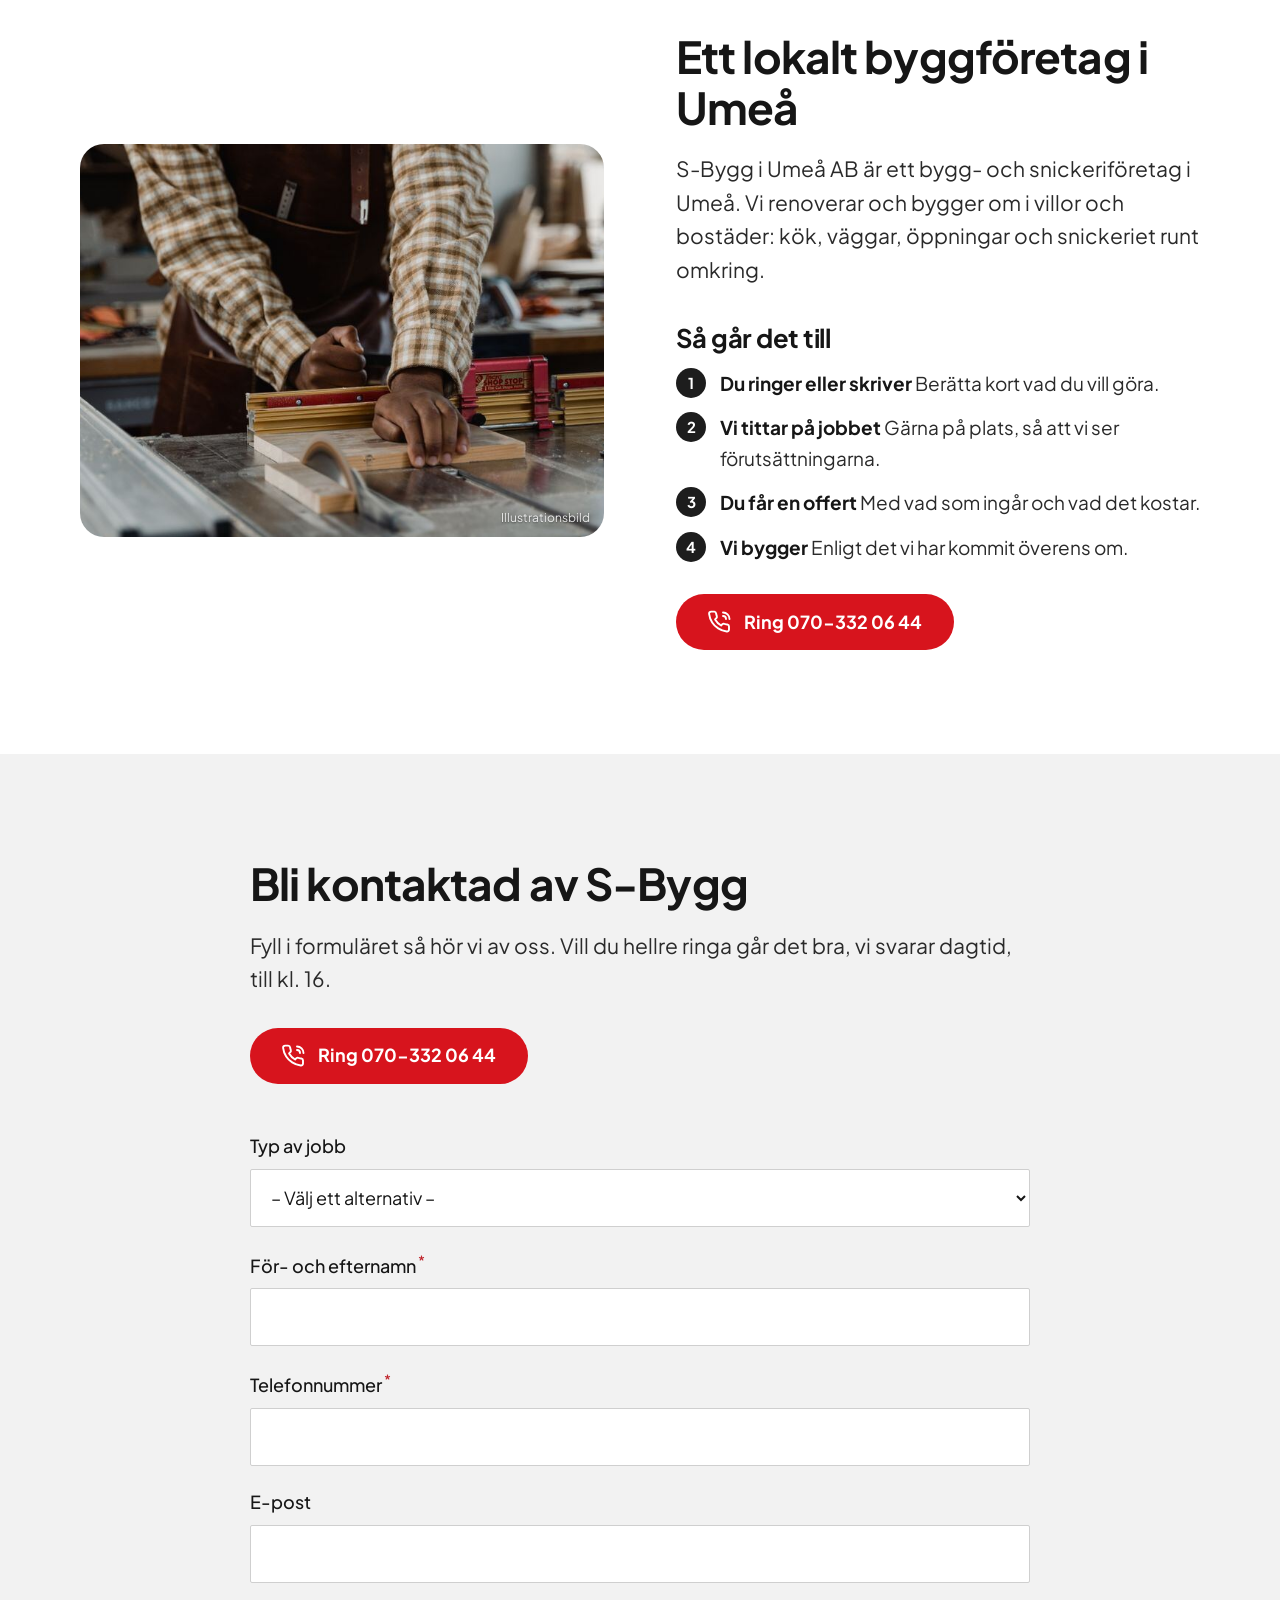
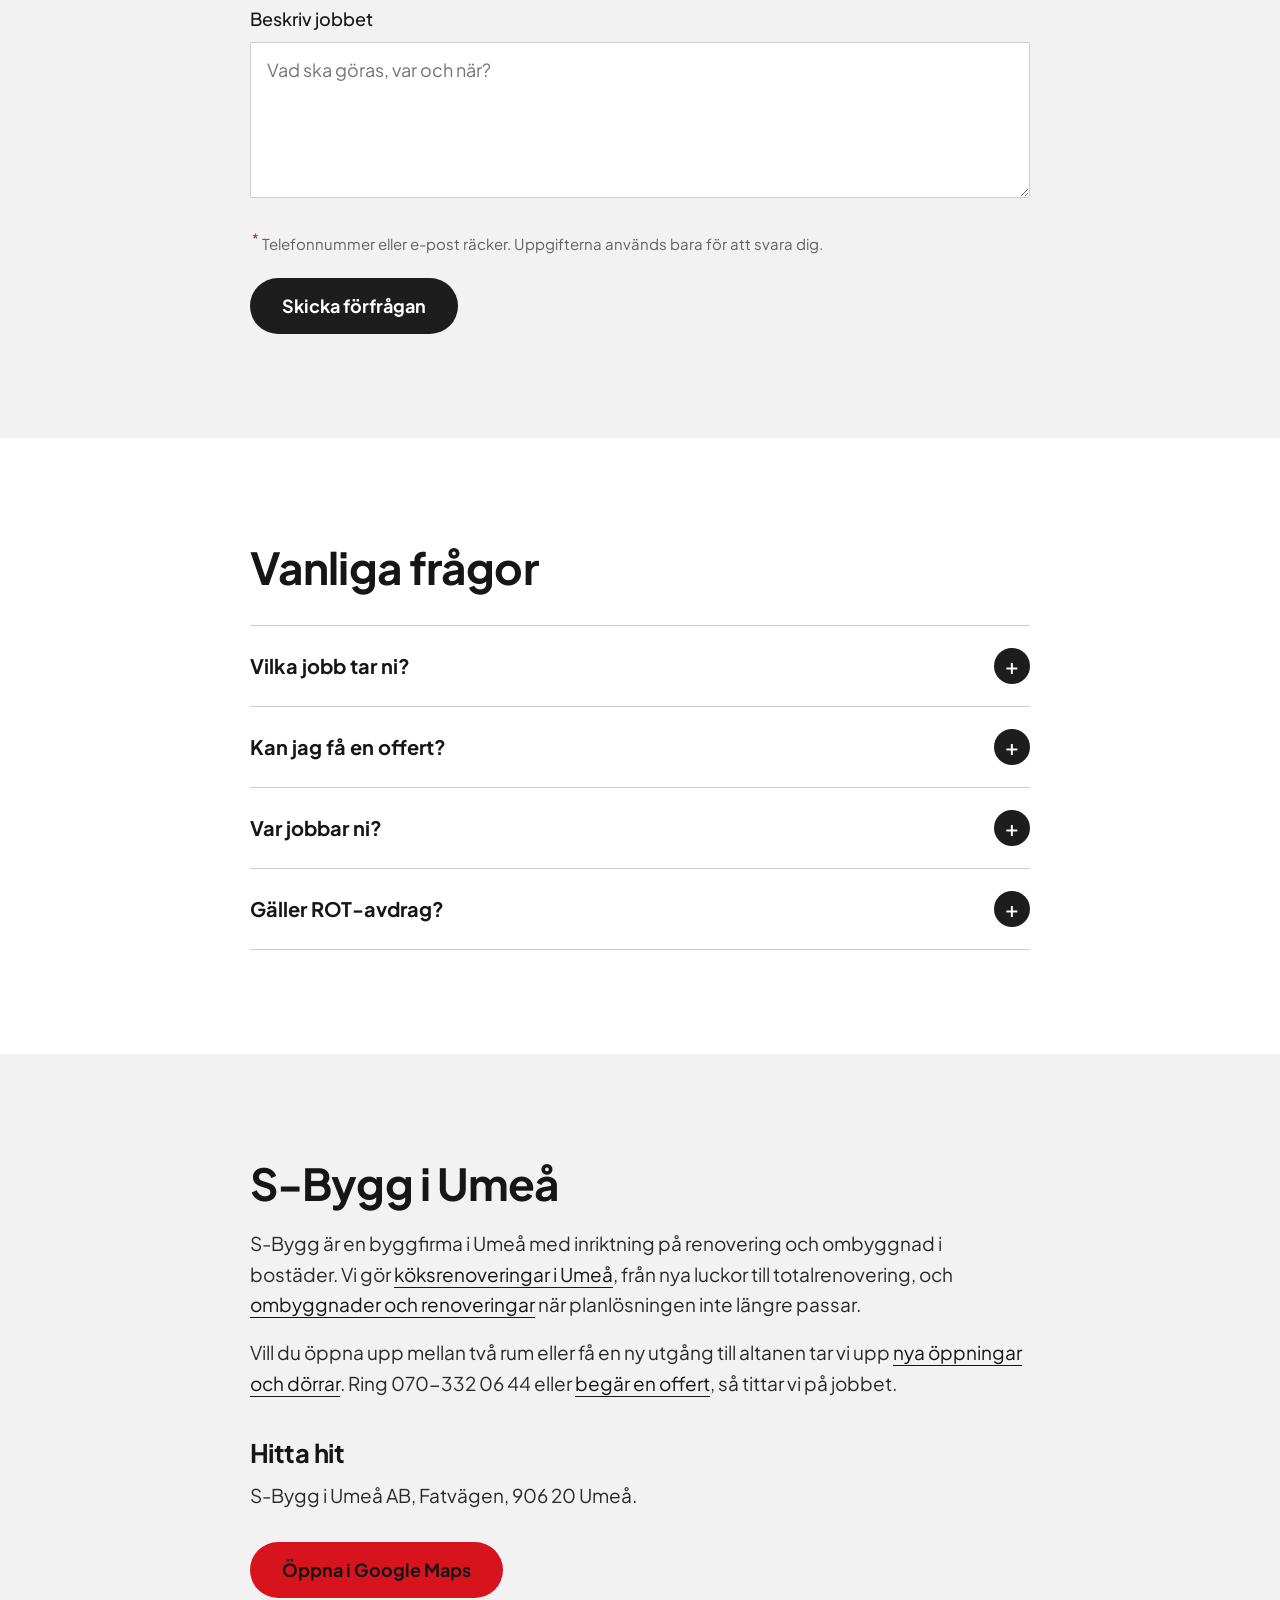
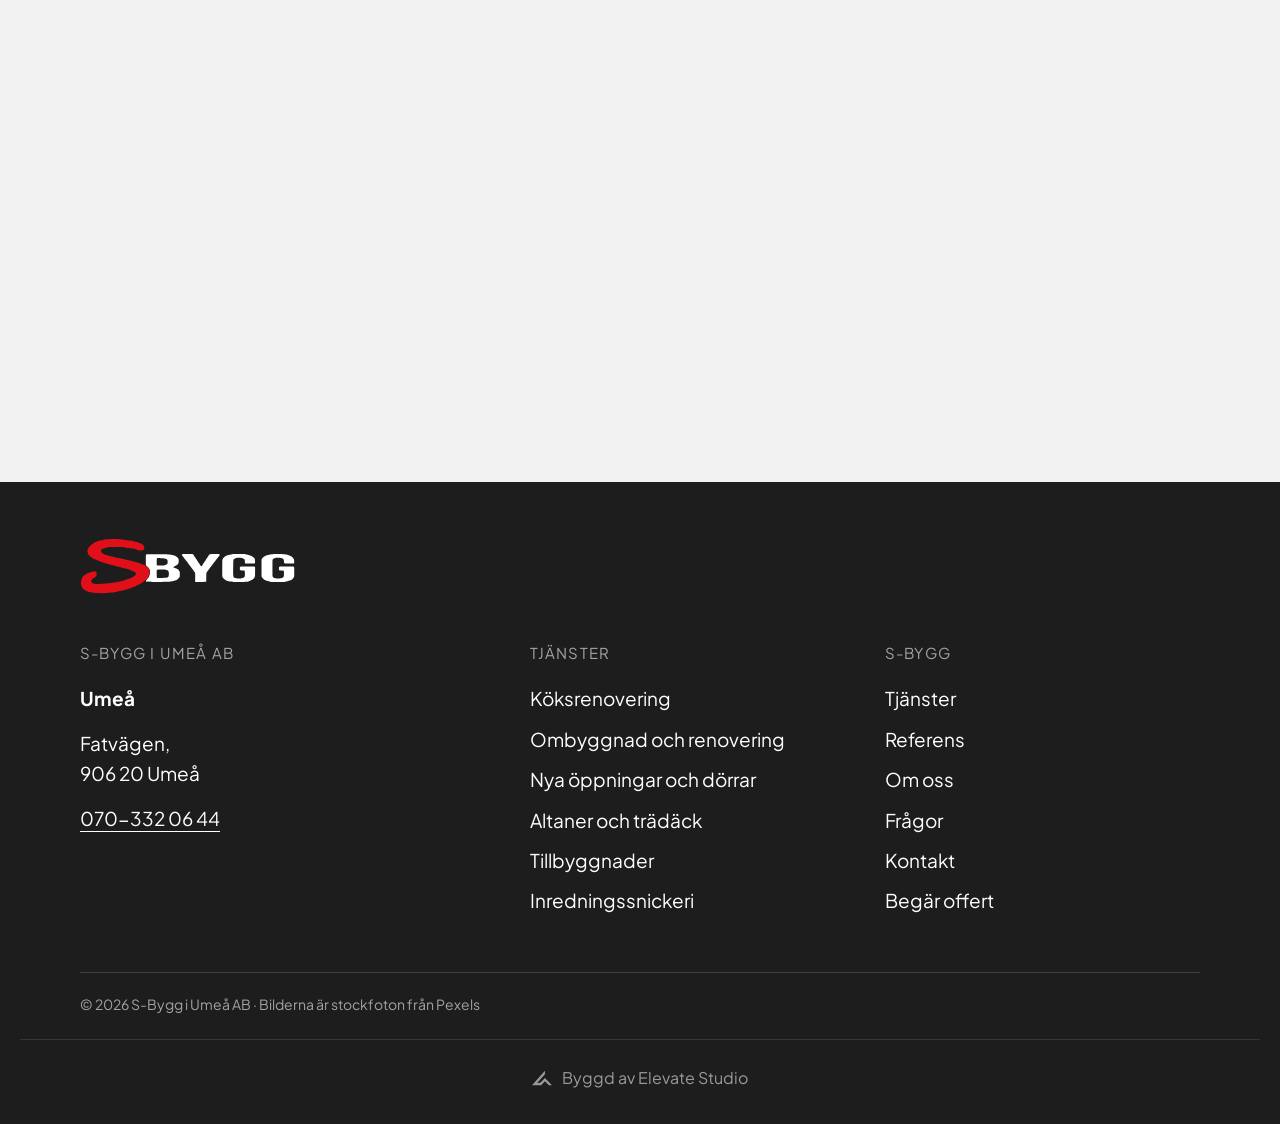
==== commit 8e72e9cc: "Gör Elevate Studio-crediten något större (20 px märke, 15–16 px text) Co-Authored-By: Claude Fable 5" ====
--- a/docs/index.html
+++ b/docs/index.html
@@ -153,7 +153,7 @@
     </div>
   </div>
 <!-- elevate-credit -->
-<style>.elevate-credit{max-width:1240px;margin:24px auto 0;padding:20px 16px 0;border-top:1px solid rgba(128,128,128,.25);display:flex;justify-content:center;box-sizing:border-box}.elevate-credit a{display:inline-flex;align-items:center;gap:8px;padding:8px 0;font:inherit;font-size:13px;line-height:1;color:inherit;opacity:.55;text-decoration:none;transition:opacity .2s}.elevate-credit a:hover,.elevate-credit a:focus-visible{opacity:1}.elevate-credit svg{width:16px;height:16px;flex:none;display:block}@media(min-width:1024px){.elevate-credit a{font-size:14px}}</style>
+<style>.elevate-credit{max-width:1240px;margin:24px auto 0;padding:20px 16px 0;border-top:1px solid rgba(128,128,128,.25);display:flex;justify-content:center;box-sizing:border-box}.elevate-credit a{display:inline-flex;align-items:center;gap:10px;padding:8px 0;font:inherit;font-size:15px;line-height:1;color:inherit;opacity:.55;text-decoration:none;transition:opacity .2s}.elevate-credit a:hover,.elevate-credit a:focus-visible{opacity:1}.elevate-credit svg{width:20px;height:20px;flex:none;display:block}@media(min-width:1024px){.elevate-credit a{font-size:16px}}</style>
 <div class="elevate-credit"><a href="https://elevatestudio.nu" target="_blank" rel="noopener"><svg viewBox="0 0 1884.3 1353.9" aria-hidden="true"><path d="M0.0 1353.9 L1218.7 0.0 L1218.7 329.1 L479.7 1136.4 L786.7 1132.4 L1215.5 687.4 L1884.3 1349.9 L1590.1 1349.9 L1218.6 994.7 L865.4 1349.9Z" fill="currentColor"/></svg>Byggd av Elevate Studio</a></div>
 </footer>
 <script src="assets/site.js" defer></script>
